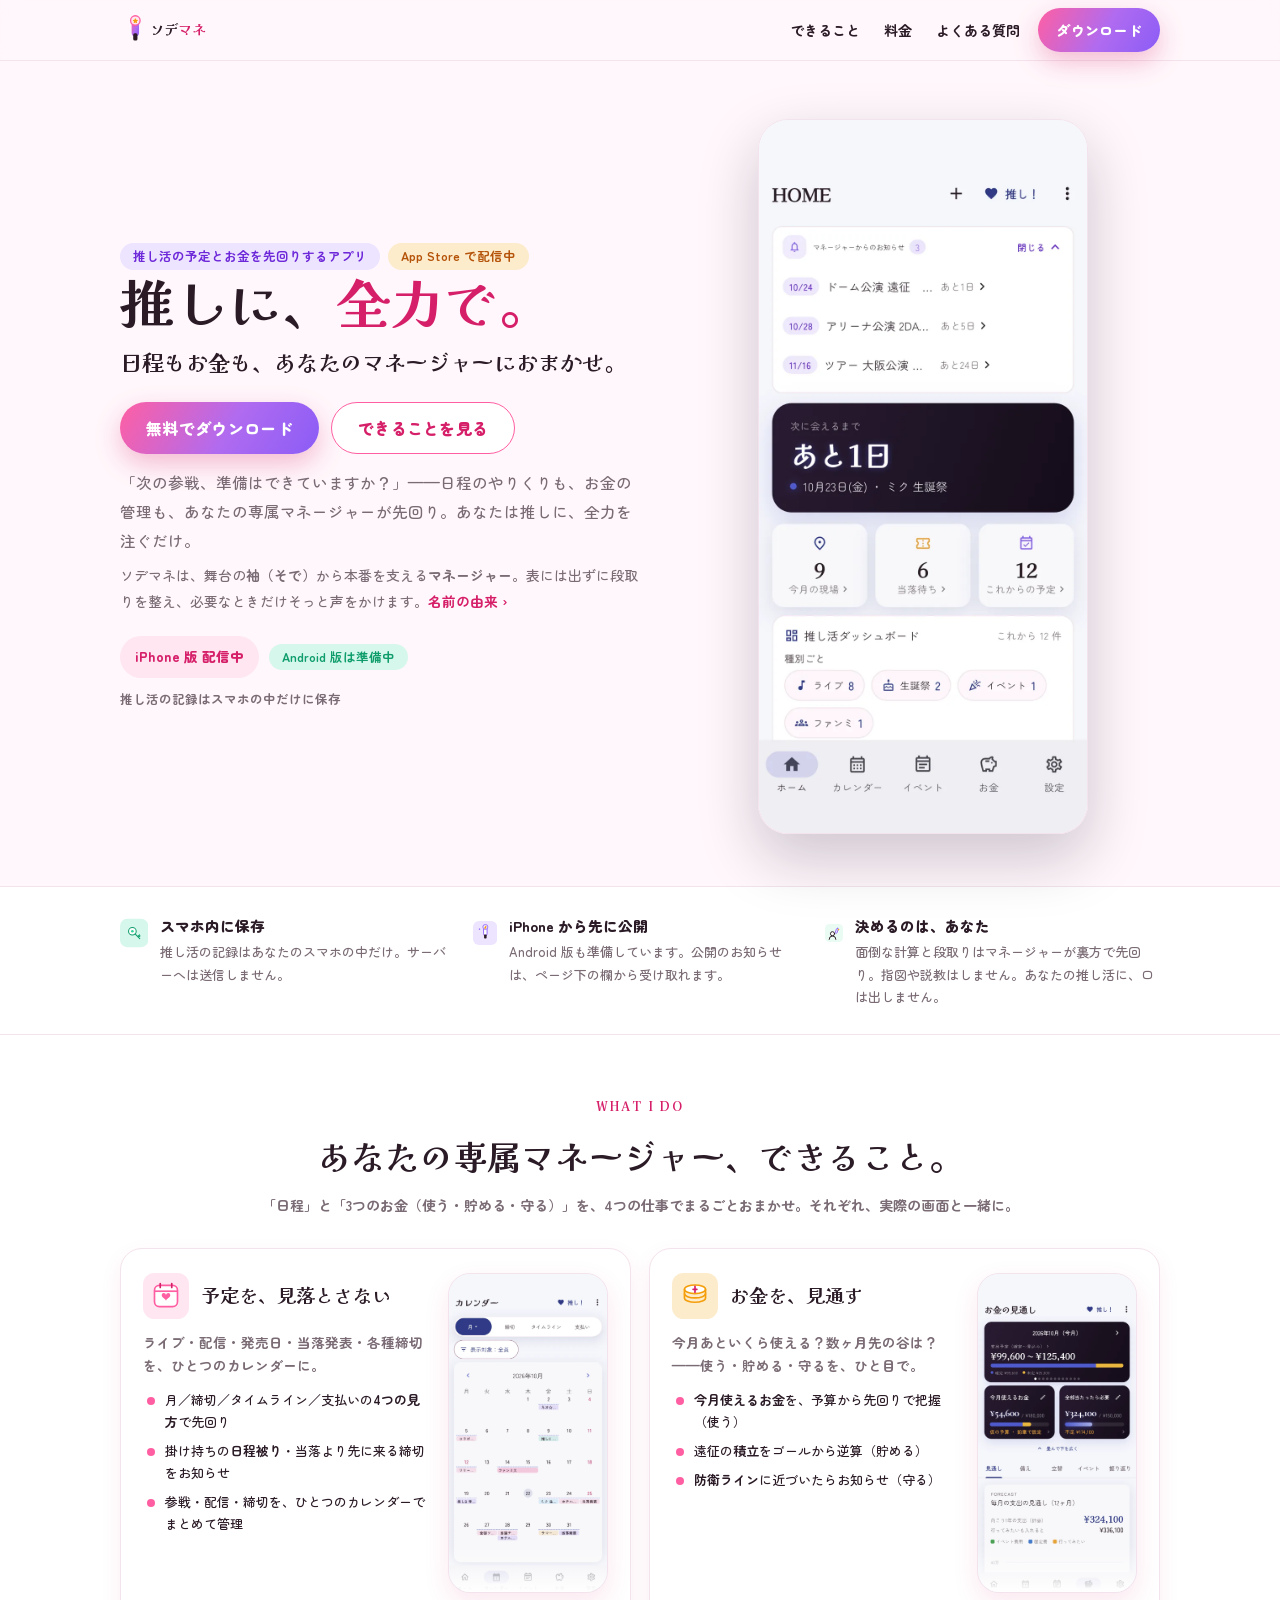
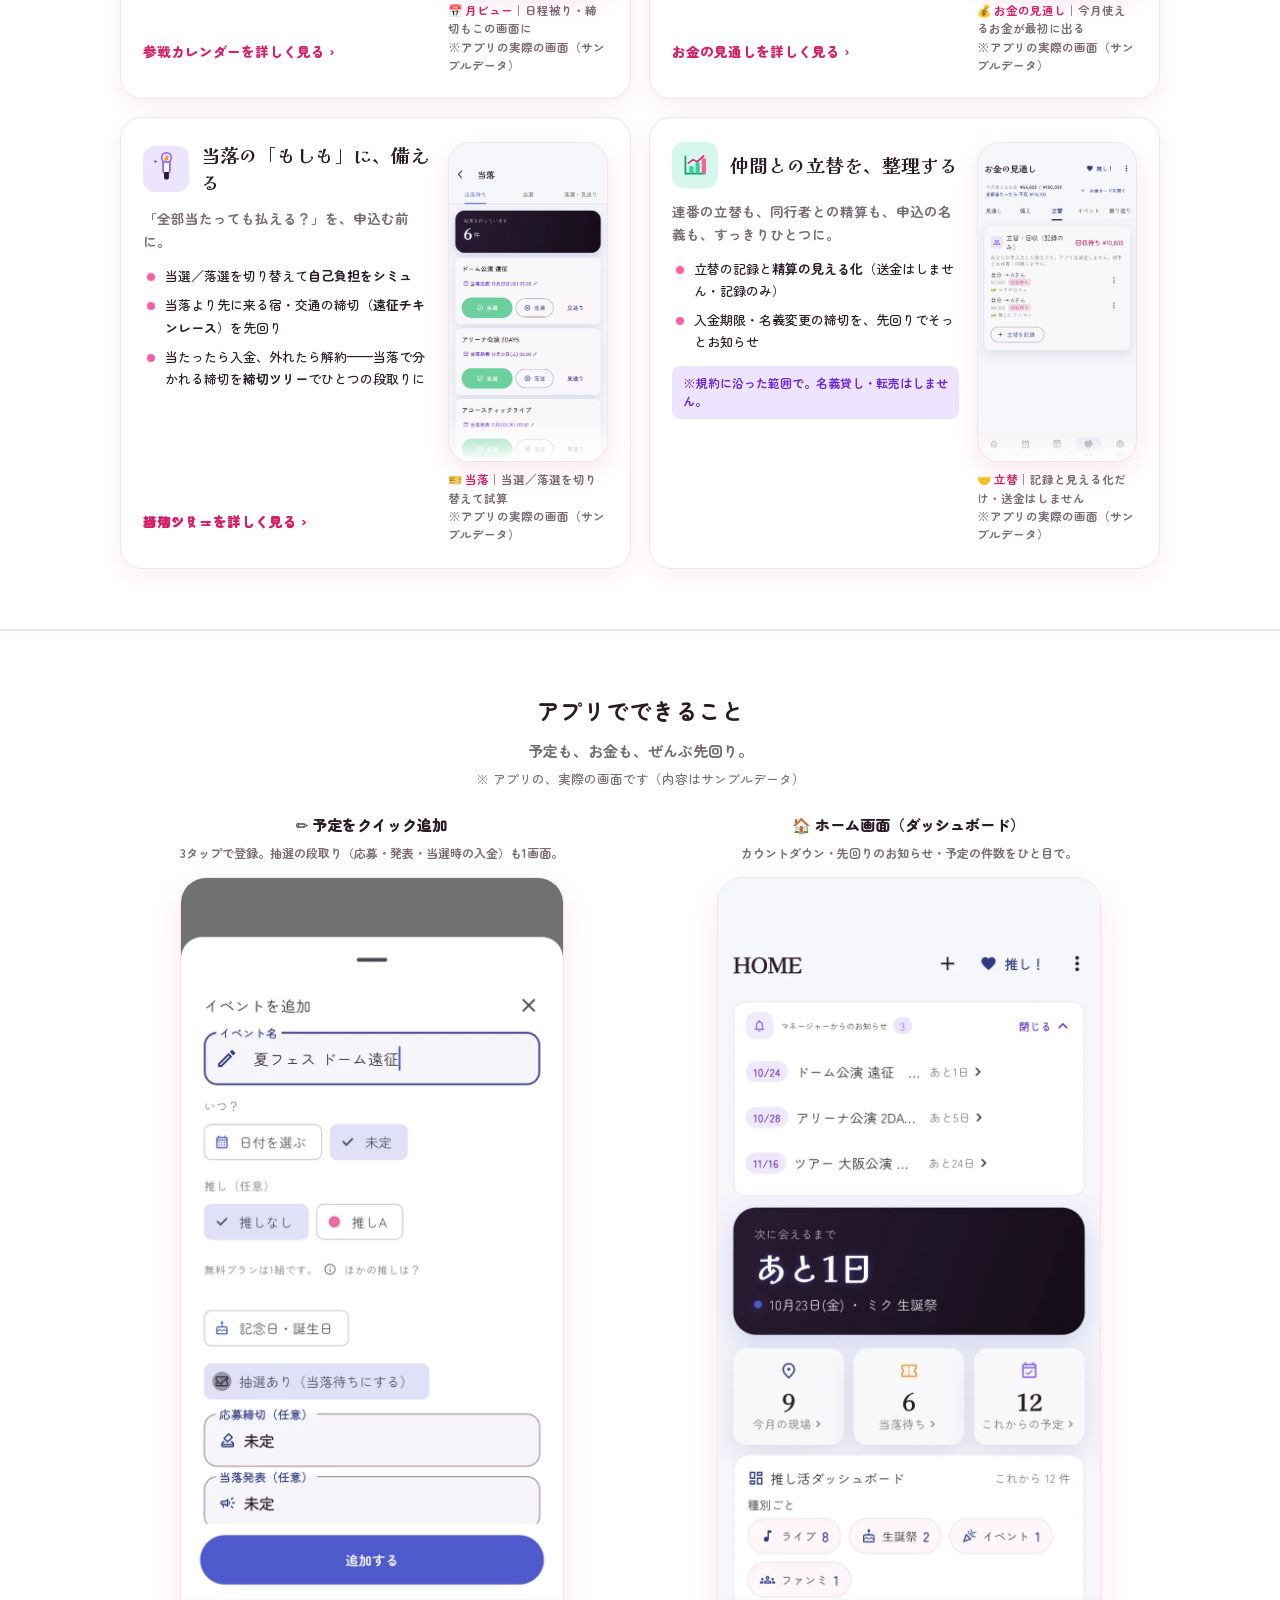
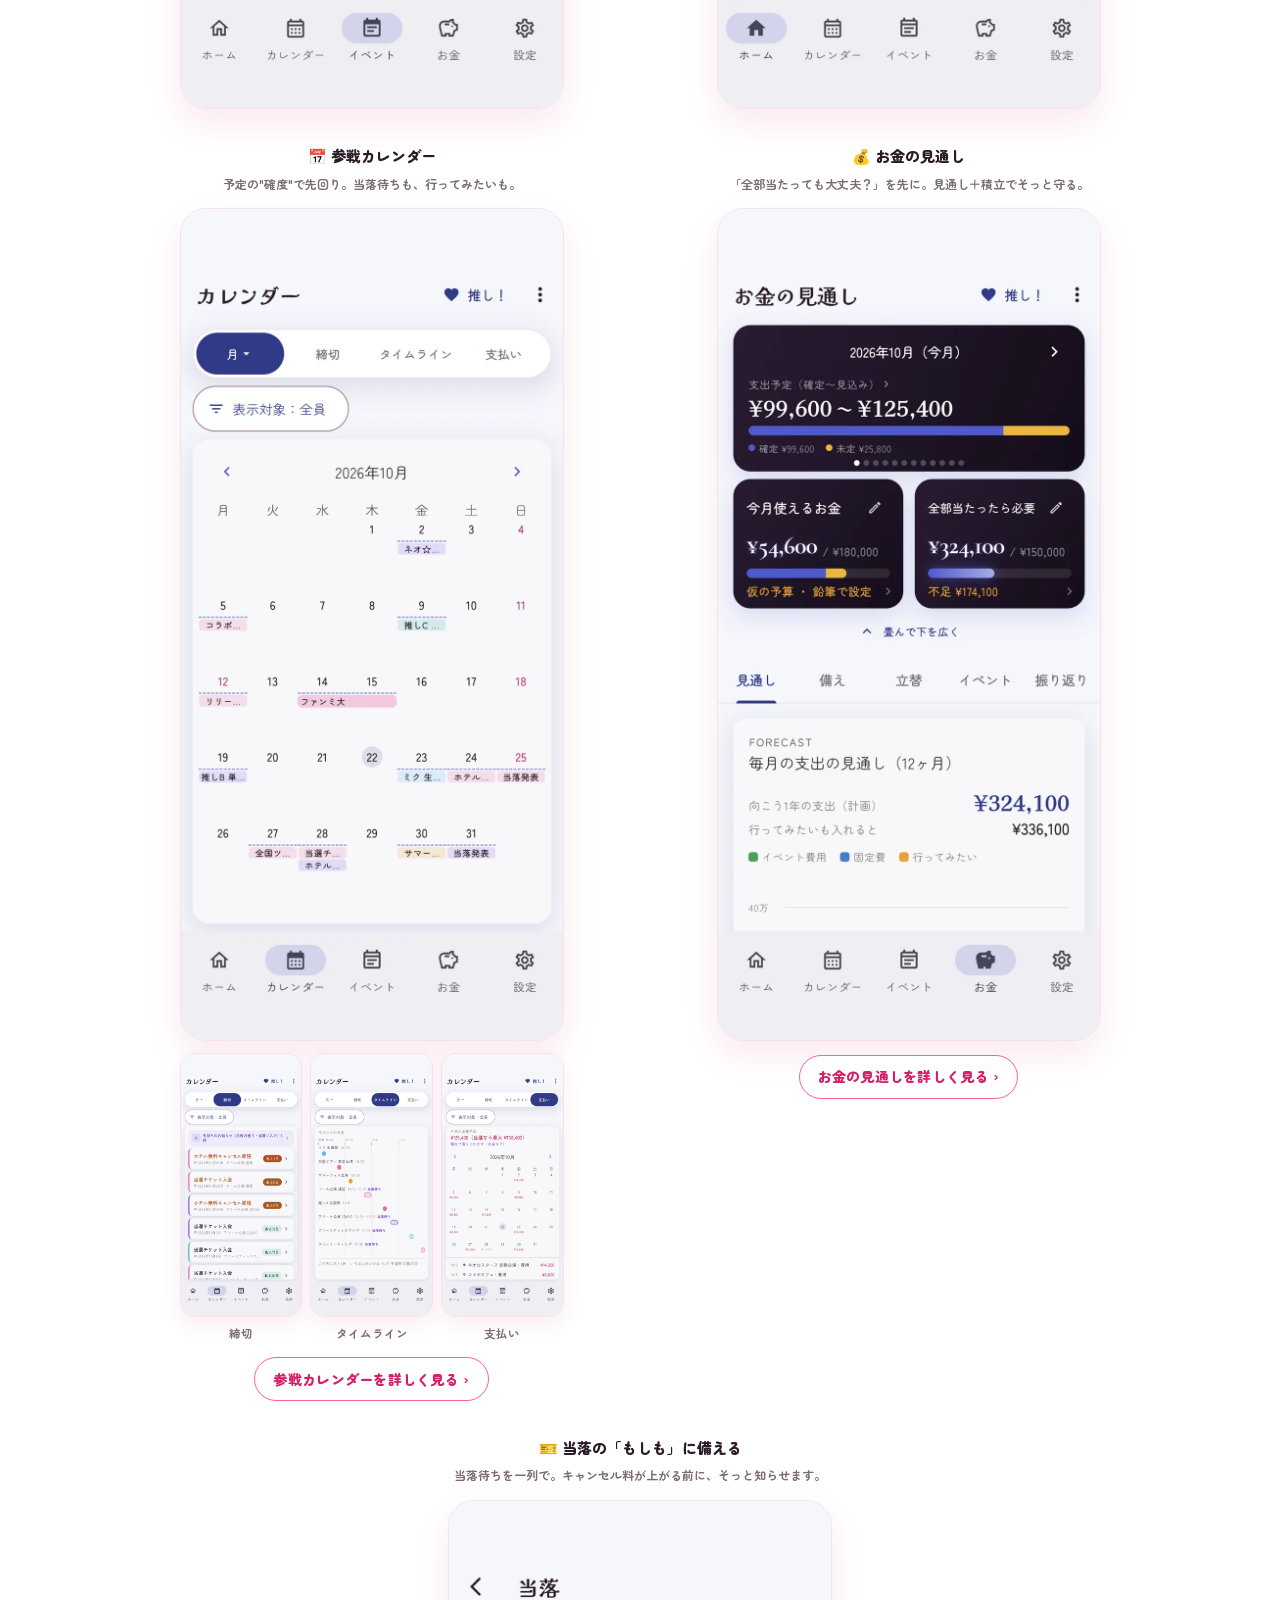
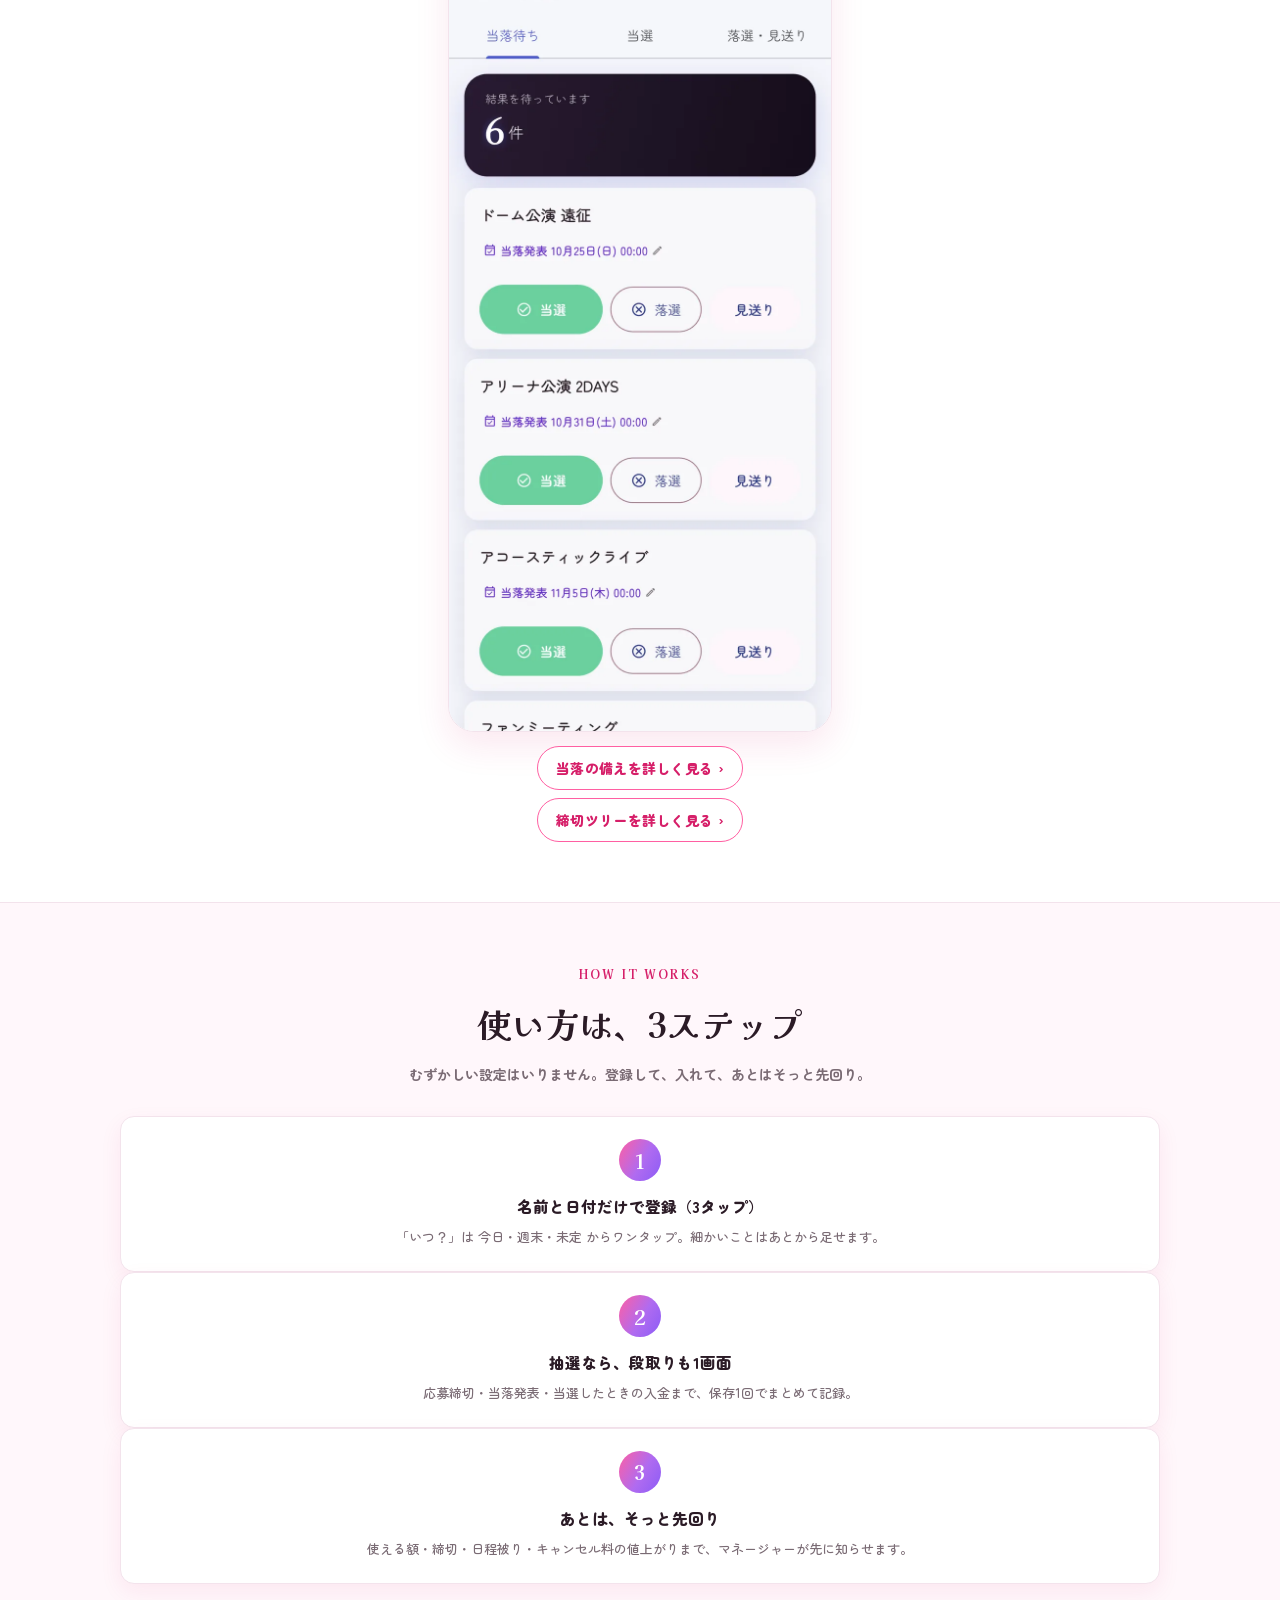
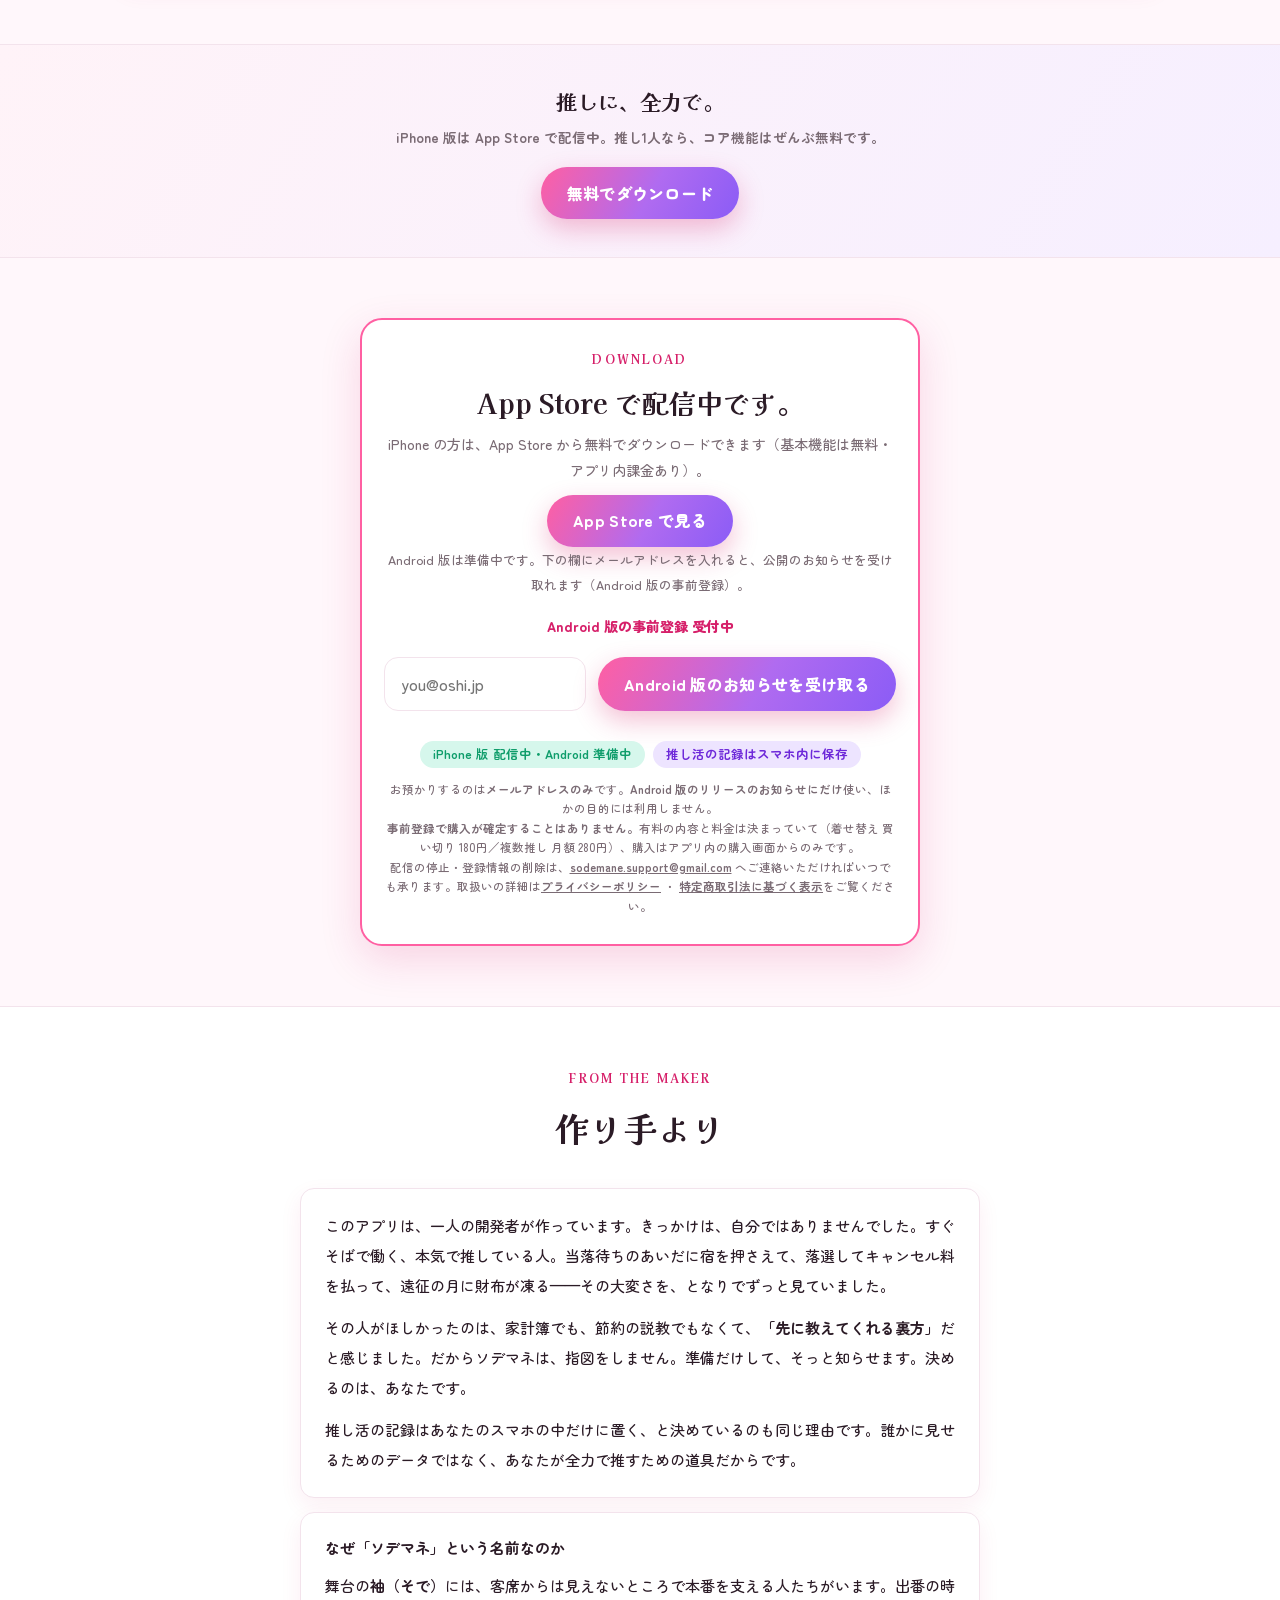
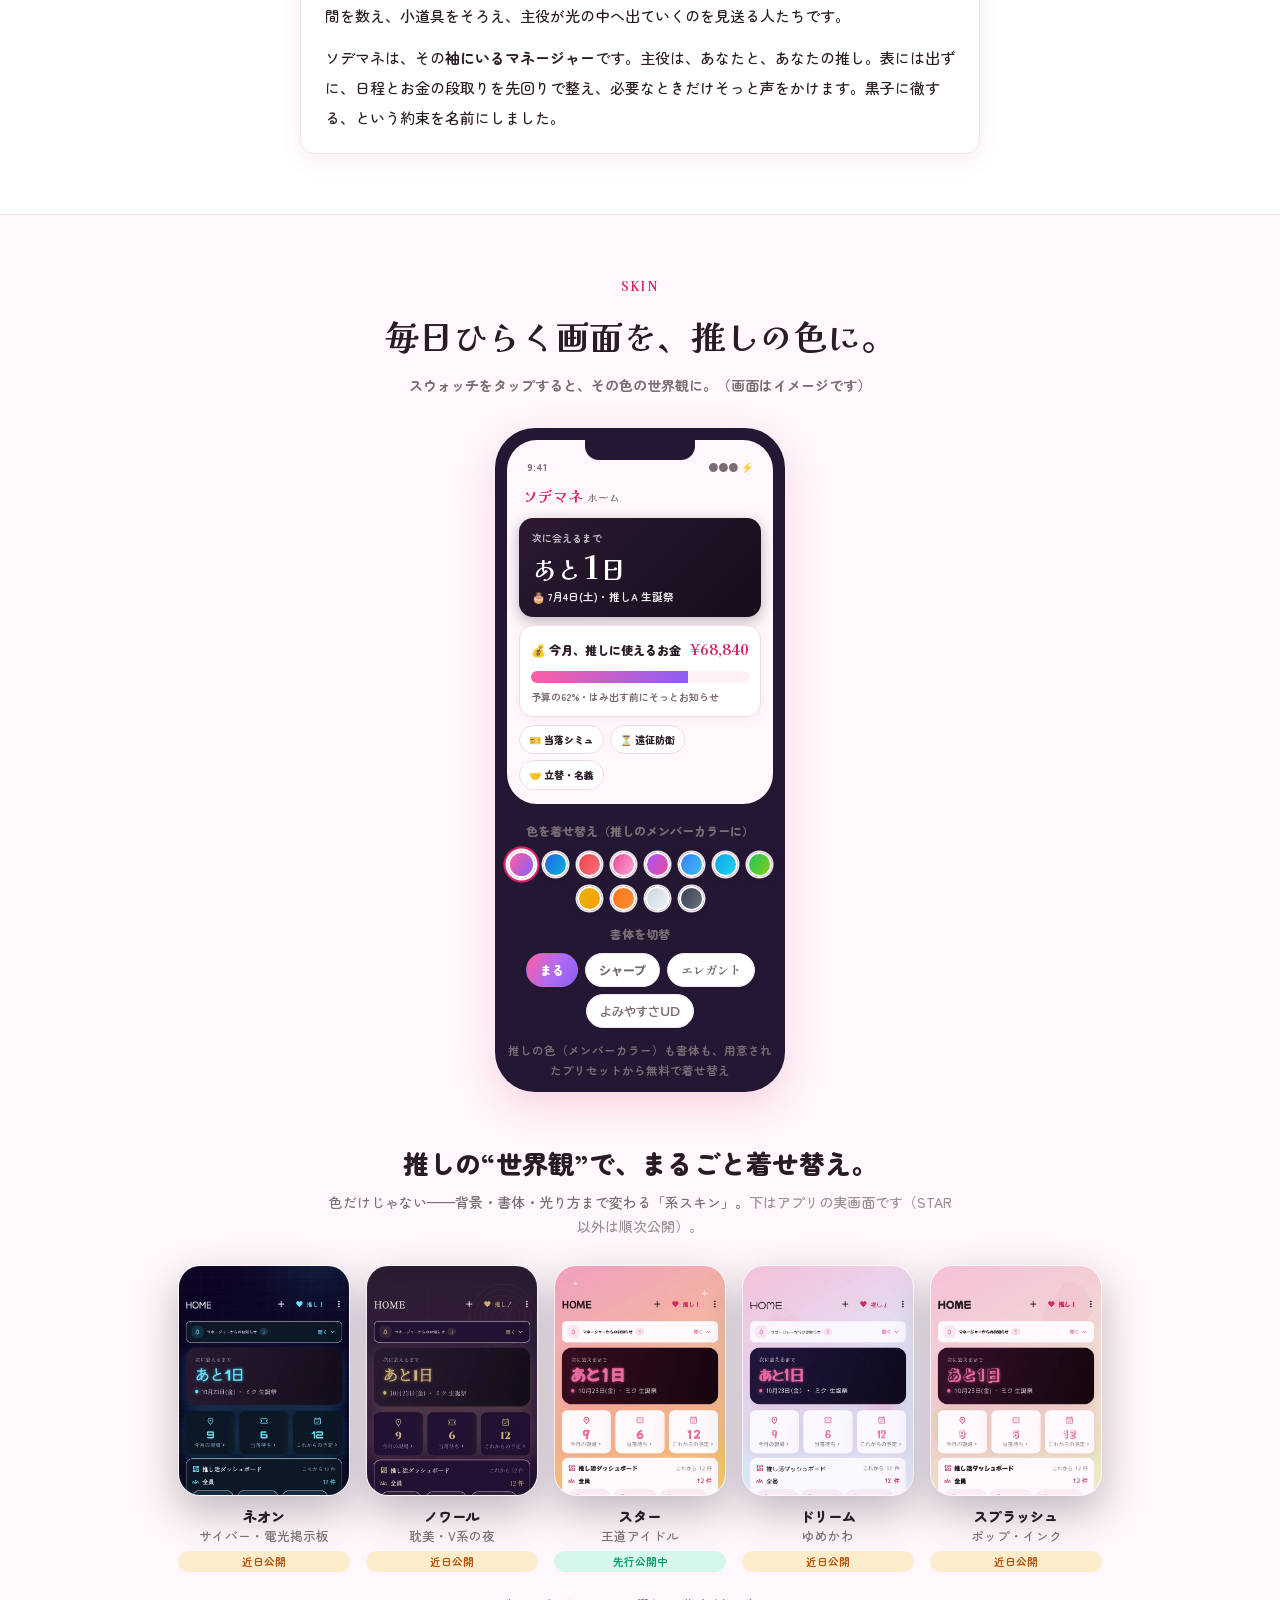
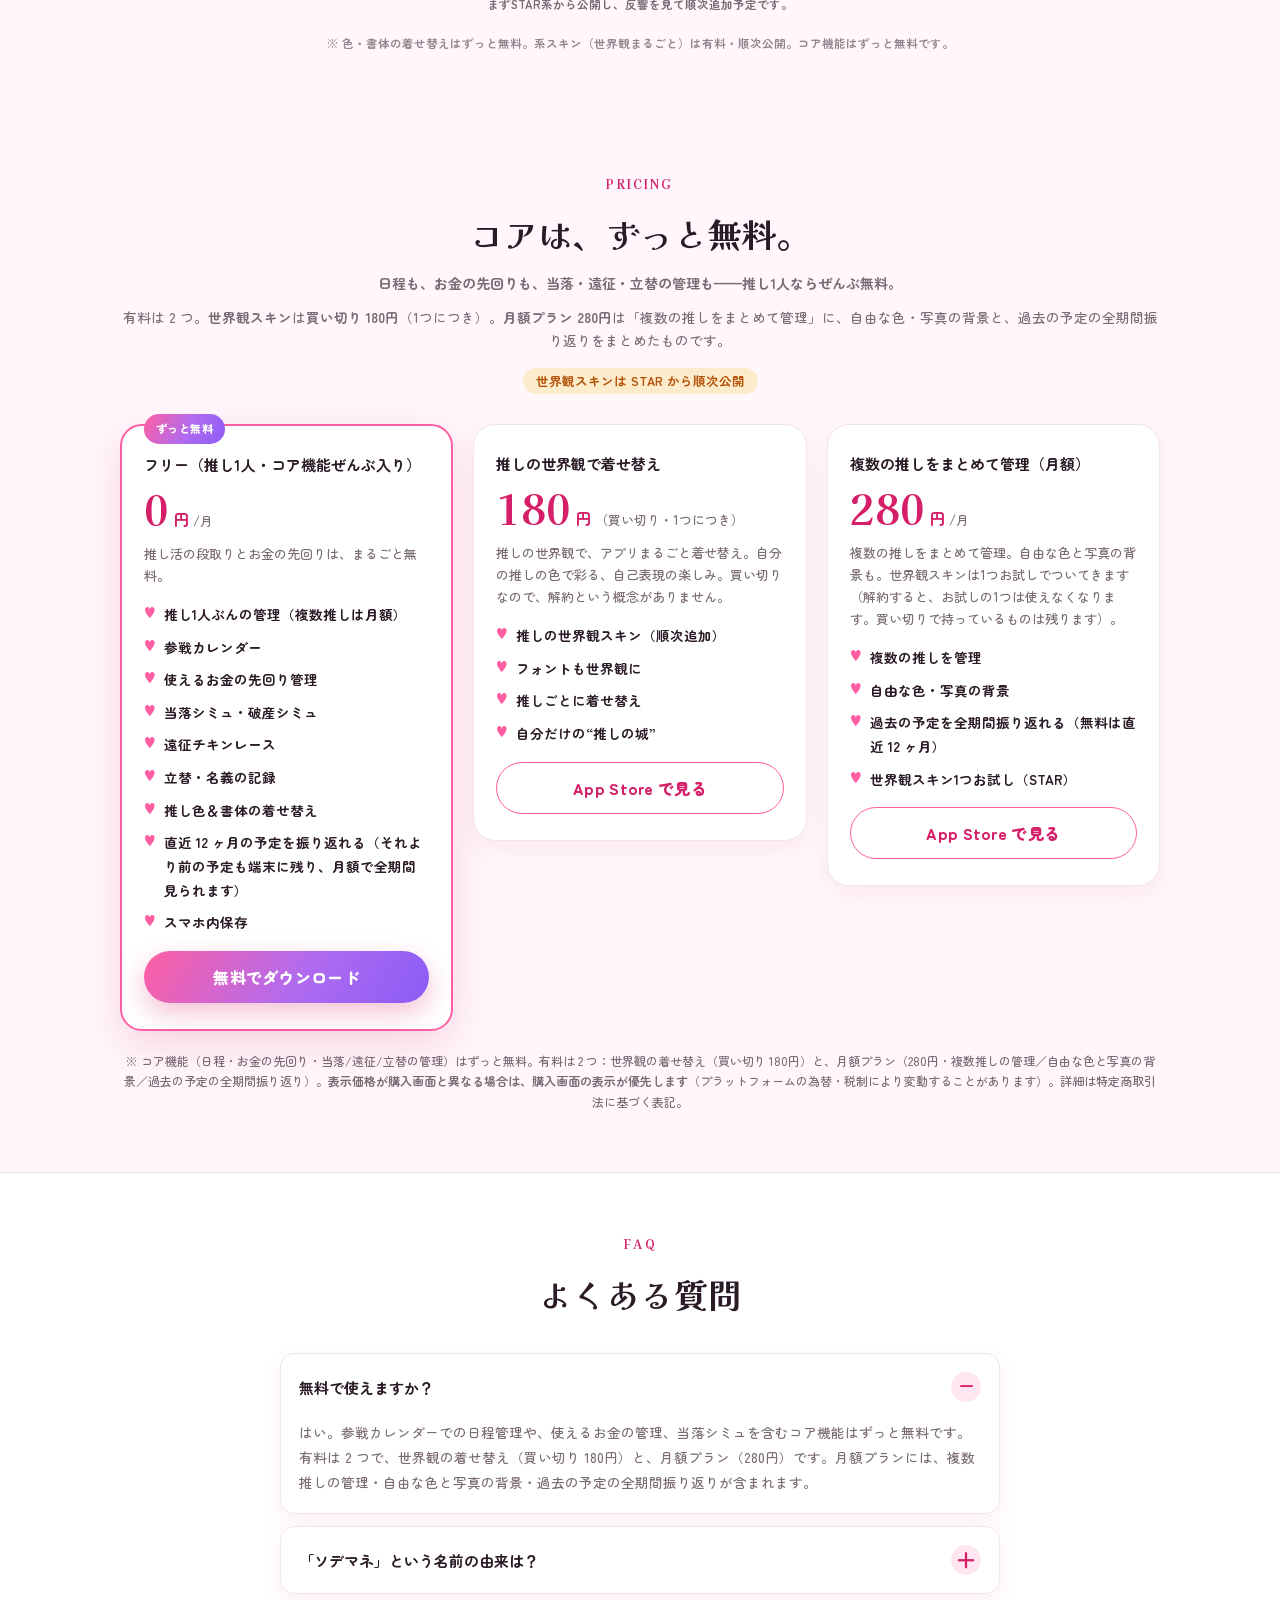
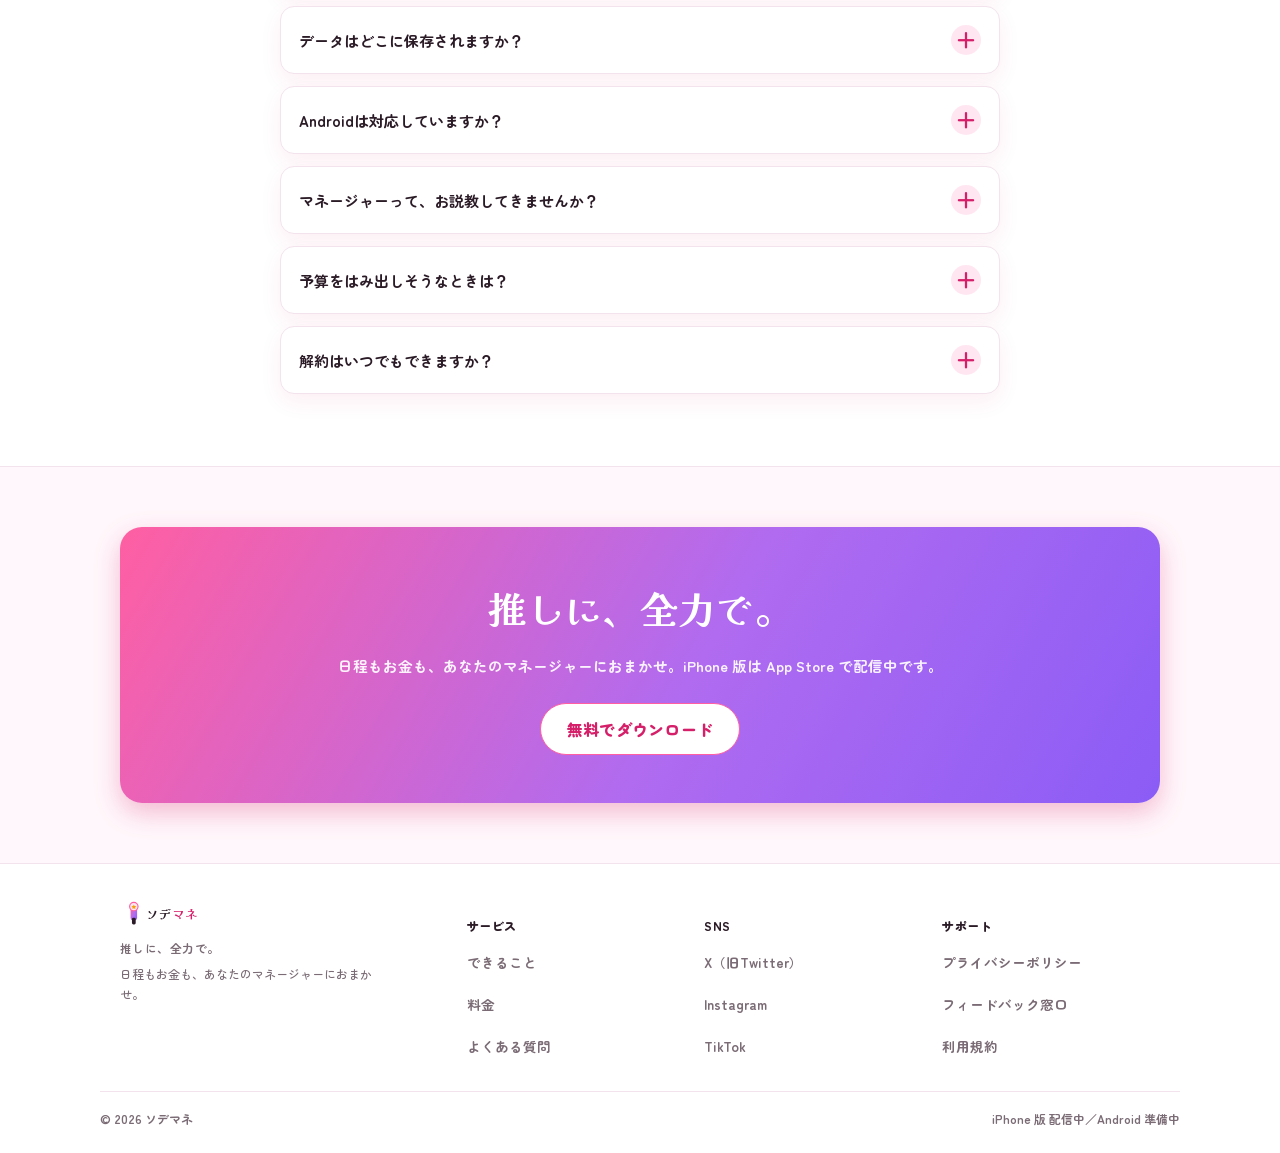
==== index.html @ 3baf460f "feat(lp): App Store へのリンクにキャンペーン識別子 ct=lp を付ける（LP 経由のインストールを ASC で数える） Co-Authored-By: Claude Opus 5" ====
<!DOCTYPE html>
<html lang="ja">
<head>
<meta charset="utf-8">
<meta name="viewport" content="width=device-width, initial-scale=1, viewport-fit=cover">
<title>ソデマネ — 推しに、全力で。</title>
<meta name="description" content="推し活の予定とお金を先回りするアプリ「ソデマネ」。当落発表・入金締切・遠征の費用を、ひとつのカレンダーで見える化。推しの記録はスマホの中だけ。iPhone 版を App Store で配信中（基本機能は無料）。。">
<!-- Google Search Console の所有権確認（2026-10-23）。消すと確認が外れるので残す -->
<meta name="google-site-verification" content="cp2OvZv0TBCrvYeINsoag0G2E6sKG5X-5xx8Ko_BjZ8" />

<!-- favicon / apple-touch-icon（確定アイコンから生成） -->
<link rel="icon" href="assets/favicon.ico" sizes="any">
<link rel="icon" type="image/png" sizes="32x32" href="assets/favicon-32.png">
<link rel="icon" type="image/png" sizes="16x16" href="assets/favicon-16.png">
<link rel="apple-touch-icon" sizes="180x180" href="assets/apple-touch-icon-180.png">
<meta name="theme-color" content="#ff5fa2">

<!-- OGP / Twitter（SNSシェア用）。og:image は ~/dev/oshikatsu-app の tool/sns/make_sns_images.py og-lp で作る（実画面・LP と同じ字体）。
     局面（ベータ→公開）が変わったら札の文言を変えて作り直し、ファイル名も変える（共有プレビューは URL ごとにキャッシュされる） -->
<meta property="og:type" content="website">
<meta property="og:title" content="ソデマネ — 推しに、全力で。">
<meta property="og:description" content="推し活の予定とお金を先回りするアプリ。当落発表・入金締切・遠征の費用を、ひとつのカレンダーに。iPhone 版を App Store で配信中（基本機能は無料）。。">
<meta property="og:site_name" content="ソデマネ">
<meta property="og:image" content="https://sodemane.github.io/assets/og-image_1200x630_20261029.png">
<meta property="og:image:width" content="1200">
<meta property="og:image:height" content="630">
<meta property="og:image:alt" content="ソデマネ — 推し活の予定とお金を先回りするアプリ。推しに、全力で。App Store で配信中。右はアプリのホーム画面。">
<meta property="og:locale" content="ja_JP">
<!-- 公開URL確定: https://sodemane.github.io/ （Org=sodemane / repo=sodemane.github.io） -->
<meta property="og:url" content="https://sodemane.github.io/">
<!-- noindex は 2026-10-23 に外した（ベータ募集中に名前で検索した人が届くように・オーナー承認）。
     トップと features/ の 4 ページだけ。privacy / terms / tokushoho は noindex のまま（事業者情報を検索に載せない設計を継ぐ） -->
<meta name="twitter:card" content="summary_large_image">
<meta name="twitter:title" content="ソデマネ — 推しに、全力で。">
<meta name="twitter:description" content="推し活の予定とお金を、先回りして見える化。iPhone 版を App Store で配信中（基本機能は無料）。">
<meta name="twitter:image" content="https://sodemane.github.io/assets/og-image_1200x630_20261029.png">
<meta name="twitter:image:alt" content="ソデマネ — 推し活の予定とお金を先回りするアプリ。右はアプリのホーム画面。">

<!-- 構造化データ（SoftwareApplication）＝Google リッチリザルト対象。アプリLP特有。2026-10-29 App Store 公開（price は基本無料＝0・課金は offers.description） -->
<script type="application/ld+json">
{
  "@context": "https://schema.org",
  "@type": "MobileApplication",
  "name": "ソデマネ",
  "alternateName": "ソデマネ｜推し活の予定とお金",
  "applicationCategory": "LifestyleApplication",
  "operatingSystem": "iOS",
  "description": "推し活をするあなたの専属マネージャー。ライブ・配信・当落発表・各種締切と、使う・貯める・守るの3つのお金を先回りで見える化。データは端末内に保存し、送金はしません。iPhone 版を App Store で配信中。",
  "downloadUrl": "https://apps.apple.com/jp/app/id6823073327",
  "installUrl": "https://apps.apple.com/jp/app/id6823073327",
  "inLanguage": "ja",
  "url": "https://sodemane.github.io/",
  "image": "https://sodemane.github.io/assets/og-image_1200x630_20261029.png",
  "datePublished": "2026-10-29",
  "offers": {
    "@type": "Offer",
    "price": "0",
    "priceCurrency": "JPY",
    "description": "基本機能は無料（推し1人）。有料は 2 つ：世界観スキンの買い切り（180円）と、月額プラン（280円・複数推しの管理／自由な色と写真の背景／過去の予定の全期間振り返り）。"
  }
}
</script>

<!-- 唯一の外部参照：Google Fonts（ブランド書体）。未取得時はシステムの丸ゴシック/明朝にフォールバックします。 -->
<link rel="preconnect" href="https://fonts.googleapis.com">
<link rel="preconnect" href="https://fonts.gstatic.com" crossorigin>
<link href="https://fonts.googleapis.com/css2?family=Zen+Maru+Gothic:wght@500;700;900&family=Kaisei+Decol:wght@700&family=Noto+Sans+JP:wght@500;700&family=Shippori+Mincho:wght@500;700&family=BIZ+UDPGothic:wght@400;700&display=swap" rel="stylesheet">
<style>
:root{
  --oshi-pink:#ff5fa2; --oshi-pink-deep:#d61f69; --purple:#8b5cf6; --purple-deep:#6d28d9;
  --gold:#f59e0b; --gold-ink:#b45309; --mint:#34d399; --mint-ink:#0f9d6b;
  --cream:#fff7fb; --white:#ffffff; --ink:#2b1b26; --ink-muted:#7a6b74; --line:#f3e3ec;
  --pink-soft:#ffe6f1; --purple-soft:#ede4ff; --gold-soft:#fdeccc; --mint-soft:#d6f7ec;
  --grad-primary:linear-gradient(120deg,#ff5fa2 0%,#b06bf0 55%,#8b5cf6 100%);
  --grad-gauge:linear-gradient(90deg,#34d399 0%,#f59e0b 58%,#ff5fa2 100%);
  --font-body:"Zen Maru Gothic",system-ui,-apple-system,"Hiragino Maru Gothic ProN",sans-serif;
  --font-display:"Kaisei Decol","Zen Maru Gothic",serif;
  --r-sm:8px; --r-md:14px; --r-lg:22px; --r-pill:99px;
  --sh-card:0 8px 22px rgba(214,31,105,.07);
  --sh-cta:0 10px 26px rgba(214,31,105,.28);
  --sh-pop:0 14px 40px rgba(214,31,105,.16);
  --ease:cubic-bezier(.22,.61,.36,1);
}
*{box-sizing:border-box}
html{scroll-behavior:smooth;-webkit-text-size-adjust:100%}
body{margin:0;background:var(--cream);color:var(--ink);font-family:var(--font-body);font-weight:500;
  font-size:15px;line-height:1.75;-webkit-font-smoothing:antialiased}
h1,h2,h3,p,ul{margin:0}
ul{list-style:none;padding:0}
a{color:inherit;text-decoration:none}
img,svg{display:block}
.wrap{width:100%;max-width:1080px;margin:0 auto;padding:0 20px}
.kicker{font-family:var(--font-display);font-weight:700;text-transform:uppercase;letter-spacing:.18em;
  color:var(--oshi-pink-deep);font-size:12px}
.amt{font-family:var(--font-display);font-weight:700;color:var(--oshi-pink-deep);line-height:1;
  font-feature-settings:"tnum" 1}
.disp{font-family:var(--font-display);font-weight:700;color:var(--ink);line-height:1.18}
section{scroll-margin-top:76px}

/* icons via sprite */
.ic{width:56px;height:56px}
.ic-sm{width:40px;height:40px}
.logo{height:34px;width:101px}
.logo-sm{height:30px;width:90px}

/* badges */
.badge{display:inline-flex;align-items:center;gap:5px;font-weight:700;font-size:12.5px;line-height:1;
  padding:7px 13px;border-radius:var(--r-pill)}
.b-pink{background:var(--pink-soft);color:var(--oshi-pink-deep)}
.b-purple{background:var(--purple-soft);color:var(--purple-deep)}
.b-gold{background:var(--gold-soft);color:var(--gold-ink)}
.b-mint{background:var(--mint-soft);color:var(--mint-ink)}

/* buttons — large tap targets */
.btn{display:inline-flex;align-items:center;justify-content:center;gap:8px;cursor:pointer;
  font-family:var(--font-body);font-weight:900;letter-spacing:.02em;border:none;border-radius:var(--r-pill);
  min-height:52px;padding:0 26px;font-size:16px;transition:transform .22s var(--ease),box-shadow .22s var(--ease);
  -webkit-tap-highlight-color:transparent;width:auto}
.btn-primary{background:var(--grad-primary);color:#fff;box-shadow:var(--sh-cta)}
.btn-ghost{background:#fff;color:var(--oshi-pink-deep);border:1.5px solid var(--oshi-pink)}
.btn-block{width:100%}
.btn-sm{min-height:44px;padding:0 18px;font-size:14px}
@media(hover:hover){.btn:hover{transform:translateY(-2px)}}
.btn:active{transform:translateY(0)}

.card{background:#fff;border:1px solid var(--line);border-radius:var(--r-md);box-shadow:var(--sh-card);padding:22px}

/* gauge */
.gauge{position:relative;height:16px;border-radius:var(--r-pill);background:var(--grad-gauge);overflow:hidden}
.gauge>span{position:absolute;top:0;right:0;height:100%;width:100%;background:var(--pink-soft);
  transition:width 2.2s var(--ease)}
.gauge-row{display:flex;justify-content:space-between;align-items:baseline;margin-bottom:8px;
  font-weight:700;font-size:13.5px}
.gauge-row .v{font-family:var(--font-display);color:var(--oshi-pink-deep);font-size:15px}

/* topbar */
.topbar{position:sticky;top:0;z-index:30;background:rgba(255,247,251,.9);backdrop-filter:blur(10px);
  border-bottom:1px solid var(--line)}
.topbar .row{display:flex;align-items:center;justify-content:space-between;min-height:60px}
.topbar nav{display:none}

/* hero */
.hero .grid{display:grid;grid-template-columns:1fr;gap:28px;padding-block:36px 40px}
.hero h1{font-family:var(--font-display);font-weight:700;font-size:40px;line-height:1.16}
.hero h1 .pk{color:var(--oshi-pink-deep);white-space:nowrap} /* 「全力 / で。」と折れない（2026-10-23） */
.hero .sub{font-family:var(--font-display);font-weight:700;font-size:19px;line-height:1.5;margin-top:12px}
.hero .lead{font-size:15.5px;line-height:1.9;color:var(--ink-muted);margin-top:14px}
.hero .ctas{display:flex;flex-direction:column;gap:12px;margin-top:24px}
.hero .proof{display:flex;gap:10px;align-items:center;flex-wrap:wrap;margin-top:22px}
.count-pill{display:inline-flex;align-items:baseline;gap:6px;background:var(--pink-soft);
  color:var(--oshi-pink-deep);font-weight:900;font-size:13.5px;padding:9px 15px;border-radius:var(--r-pill)}
.count-pill .n{font-family:var(--font-display);font-size:18px;font-feature-settings:"tnum" 1}
.hero .note{margin-top:10px;font-size:12.5px;font-weight:700;color:var(--ink-muted)}

/* hero dashboard card */
.dash{position:relative;border-radius:var(--r-lg);background:var(--grad-primary);background-size:200% 200%;
  animation:drift 10s var(--ease) infinite alternate;padding:22px;box-shadow:var(--sh-pop)}
@keyframes drift{from{background-position:0% 50%}to{background-position:100% 50%}}
@media(prefers-reduced-motion:reduce){.dash{animation:none}}
.dash .inner{background:#fff;border-radius:var(--r-md);padding:18px;box-shadow:var(--sh-card)}
.dash .top{display:flex;justify-content:space-between;align-items:center;gap:8px;margin-bottom:4px}
.dash .top b{font-weight:900;font-size:14.5px}
.dash .mgr{font-size:11.5px;font-weight:700;color:var(--ink-muted);margin-bottom:12px}
.dash .big{font-family:var(--font-display);font-weight:700;font-size:38px;color:var(--oshi-pink-deep);
  line-height:1;font-feature-settings:"tnum" 1;margin-bottom:16px}
.dash .tiles{display:flex;gap:10px;margin-top:14px}
.dash .tiles div{flex:1;background:rgba(255,255,255,.92);border-radius:var(--r-md);padding:12px;
  display:grid;place-items:center}
/* hero phone mockup (v6.1) */
/* スマホモック：色＝data-skin（既定さくら）／書体＝data-font（既定まる）でローカル変数を差し替え */
.phone{--p:#ff5fa2;--pd:#d61f69;--ac:#8b5cf6;--pbg:#fff7fb;--pcard:#fff;--pline:#f0d9e6;--pmute:#7a6b74;--psoft:#fff0f6;--pgrad:linear-gradient(120deg,#ff5fa2,#8b5cf6);--pshell:#241733;--psh:rgba(214,31,105,.06);--demo-font:"Zen Maru Gothic",sans-serif;
  position:relative;width:290px;max-width:100%;margin:0 auto;background:var(--pshell);border-radius:40px;padding:12px;box-shadow:var(--sh-pop);transition:background .4s var(--ease)}
.phone:before{content:"";position:absolute;top:12px;left:50%;transform:translateX(-50%);width:110px;height:20px;background:var(--pshell);border-radius:0 0 14px 14px;z-index:3;transition:background .4s var(--ease)}
/* == 推し色プリセット（§5/§6 定番カラー 全色） == */
.phone[data-skin="midnight"]{--p:#2563eb;--pd:#1e40af;--ac:#06b6d4;--pbg:#eef3fc;--pline:#dbe6f7;--pmute:#5b6b85;--psoft:#e3edfe;--pgrad:linear-gradient(120deg,#2563eb,#06b6d4);--pshell:#0b1733;--psh:rgba(37,99,235,.10)}
.phone[data-skin="red"]{--p:#ef4444;--pd:#b91c1c;--ac:#fb7185;--pbg:#fff5f5;--pline:#f6d5d5;--pmute:#8a6b6b;--psoft:#fee2e2;--pgrad:linear-gradient(120deg,#ef4444,#fb7185);--pshell:#2a0e0e;--psh:rgba(185,28,28,.10)}
.phone[data-skin="pink"]{--p:#ec4899;--pd:#be185d;--ac:#f9a8d4;--pbg:#fff5fa;--pline:#f7d6e6;--pmute:#8a6b78;--psoft:#fce7f3;--pgrad:linear-gradient(120deg,#ec4899,#f9a8d4);--pshell:#2a1020;--psh:rgba(190,24,93,.10)}
.phone[data-skin="purple"]{--p:#a855f7;--pd:#7e22ce;--ac:#ec4899;--pbg:#faf5ff;--pline:#e9d5f7;--pmute:#7a6b85;--psoft:#f3e8ff;--pgrad:linear-gradient(120deg,#a855f7,#ec4899);--pshell:#1e1233;--psh:rgba(126,34,206,.10)}
.phone[data-skin="blue"]{--p:#3b82f6;--pd:#1d4ed8;--ac:#38bdf8;--pbg:#eff5ff;--pline:#d4e3fb;--pmute:#5f6f88;--psoft:#dbeafe;--pgrad:linear-gradient(120deg,#3b82f6,#38bdf8);--pshell:#0c1d3a;--psh:rgba(29,78,216,.10)}
.phone[data-skin="sky"]{--p:#0ea5e9;--pd:#0369a1;--ac:#22d3ee;--pbg:#f0f9ff;--pline:#cfe9f7;--pmute:#5b7585;--psoft:#e0f2fe;--pgrad:linear-gradient(120deg,#0ea5e9,#22d3ee);--pshell:#07232e;--psh:rgba(3,105,161,.10)}
.phone[data-skin="green"]{--p:#22c55e;--pd:#15803d;--ac:#84cc16;--pbg:#f1fdf4;--pline:#cdeede;--pmute:#5f7a68;--psoft:#dcfce7;--pgrad:linear-gradient(120deg,#22c55e,#84cc16);--pshell:#0c2a18;--psh:rgba(21,128,61,.10)}
.phone[data-skin="yellow"]{--p:#eab308;--pd:#a16207;--ac:#f59e0b;--pbg:#fffdf2;--pline:#f0e6c2;--pmute:#7a7355;--psoft:#fef9c3;--pgrad:linear-gradient(120deg,#eab308,#f59e0b);--pshell:#2a2208;--psh:rgba(161,98,7,.12)}
.phone[data-skin="orange"]{--p:#f97316;--pd:#c2410c;--ac:#fb923c;--pbg:#fff7ed;--pline:#f6dcc2;--pmute:#87705f;--psoft:#ffedd5;--pgrad:linear-gradient(120deg,#f97316,#fb923c);--pshell:#2a1408;--psh:rgba(194,65,12,.10)}
.phone[data-skin="white"]{--p:#94a3b8;--pd:#475569;--ac:#cbd5e1;--pbg:#fafbfc;--pline:#e5e9ef;--pmute:#6b7280;--psoft:#f1f5f9;--pgrad:linear-gradient(120deg,#94a3b8,#cbd5e1);--pshell:#334155;--psh:rgba(71,85,105,.08)}
.phone[data-skin="mono"]{--p:#374151;--pd:#111827;--ac:#6b7280;--pbg:#f8fafc;--pline:#e2e6eb;--pmute:#6b7280;--psoft:#f1f3f5;--pgrad:linear-gradient(120deg,#374151,#6b7280);--pshell:#111827;--psh:rgba(17,24,39,.12)}
/* == 書体プリセット（本文系を切替・見出しはブランド表示書体を維持） == */
.phone[data-font="sharp"]{--demo-font:"Noto Sans JP",sans-serif}
.phone[data-font="elegant"]{--demo-font:"Shippori Mincho",serif}
.phone[data-font="ud"]{--demo-font:"BIZ UDPGothic","Noto Sans JP",sans-serif}
.phone-screen{background:var(--pbg);border-radius:30px;overflow:hidden;display:flex;flex-direction:column;gap:8px;padding:18px 12px 14px;font-family:var(--demo-font);transition:background .4s var(--ease)}
.ps-status{display:flex;justify-content:space-between;font-size:10px;font-weight:800;color:var(--pmute);padding:0 8px}
.ps-appbar{font-family:var(--font-display);font-weight:700;font-size:15px;color:var(--pd);padding:0 4px}
.ps-appbar span{font-size:10.5px;color:var(--pmute);font-weight:700;font-family:inherit}
.ps-count{background:linear-gradient(135deg,#2c1a33,#160d1b);border-radius:14px;padding:11px 13px;color:#fff;box-shadow:0 4px 14px rgba(31,20,48,.3)}
.ps-count .l{font-size:10px;font-weight:700;opacity:.72}
.ps-count .n{font-family:var(--font-display);font-weight:700;font-size:25px;line-height:1.1;margin:1px 0 4px}
.ps-count .n b{font-size:33px}
.ps-count .e{font-size:10.5px;font-weight:700;opacity:.92}
.ps-mgr{background:var(--pgrad);color:#fff;font-size:11px;font-weight:700;border-radius:12px;padding:8px 11px;line-height:1.55}
.ps-card{background:var(--pcard);border:1px solid var(--pline);border-radius:14px;padding:10px 11px;box-shadow:0 2px 10px var(--psh)}
.ps-h{display:flex;align-items:center;gap:6px;font-size:12px;font-weight:800;color:#2b1b26}
.ps-h b{margin-left:auto;font-family:var(--font-display);color:var(--pd);font-size:15px}
.ps-cal{display:flex;gap:4px;margin-top:9px}
.ps-cal .d{flex:1;text-align:center;font-size:9px;font-weight:800;color:var(--pmute)}
.ps-cal .d span{display:grid;place-items:center;margin-top:3px;height:22px;border-radius:7px;background:var(--psoft);font-size:9px;font-weight:800;color:var(--pd)}
.ps-cal .d.on span{background:var(--pgrad);color:#fff}
.ps-gauge{height:12px;border-radius:8px;background:var(--psoft);overflow:hidden;margin:9px 0 5px}
.ps-gauge span{display:block;height:100%;background:var(--pgrad)}
.ps-sub{font-size:10px;font-weight:700;color:var(--pmute)}
.ps-feats{display:flex;gap:6px;flex-wrap:wrap}
.ps-feats span{font-size:10px;font-weight:800;background:var(--pcard);border:1px solid var(--pline);border-radius:999px;padding:5px 9px;color:#2b1b26}
/* 系スキン（世界観まるごと）実画面ギャラリー */
.kei-head{text-align:center;margin:44px auto 4px;max-width:640px}
.kei-head h3{font-size:clamp(20px,4.4vw,26px);font-weight:900;margin:0 0 6px;letter-spacing:.01em}
.kei-head p{font-size:14px;color:var(--ink-muted);margin:0;line-height:1.7}
.kei-gallery{display:flex;gap:16px;overflow-x:auto;padding:18px 4px 8px;scroll-snap-type:x mandatory;justify-content:flex-start;-webkit-overflow-scrolling:touch}
@media(min-width:900px){.kei-gallery{justify-content:center;flex-wrap:wrap;overflow:visible}}
.kei-gallery figure{flex:0 0 auto;width:172px;margin:0;scroll-snap-align:center;text-align:center}
.kei-gallery img{width:100%;border-radius:22px;border:1px solid rgba(255,255,255,.14);box-shadow:0 16px 40px rgba(31,20,48,.28);display:block}
.kei-gallery figcaption{margin-top:10px;font-size:12.5px;color:var(--ink-muted);line-height:1.5}
.kei-gallery figcaption b{display:block;font-size:14px;color:var(--ink);font-weight:900}
.kei-badge{display:block;margin-top:5px;padding:2px 9px;border-radius:var(--r-pill);font-size:10.5px;font-weight:700;line-height:1.7}
.kei-badge.soon{background:var(--gold-soft);color:var(--gold-ink)}
.kei-badge.live{background:var(--mint-soft);color:var(--mint-ink)}
/* 着せ替えスウォッチ（色） */
.skins{display:flex;gap:9px;align-items:center;justify-content:center;margin-top:16px;flex-wrap:wrap;max-width:330px;margin-left:auto;margin-right:auto}
.skins .lbl{flex-basis:100%;text-align:center;font-size:12px;font-weight:800;color:var(--ink-muted);margin-bottom:2px}
.skins button{width:25px;height:25px;border-radius:50%;border:2px solid #fff;box-shadow:0 0 0 1.5px var(--line),0 2px 6px rgba(0,0,0,.12);cursor:pointer;padding:0;transition:transform .18s var(--ease)}
.skins button:hover{transform:scale(1.14)}
.skins button[aria-pressed="true"]{box-shadow:0 0 0 2px #fff,0 0 0 4px var(--oshi-pink-deep);transform:scale(1.1)}
/* 書体トグル */
.fonts{display:flex;gap:7px;align-items:center;justify-content:center;margin-top:12px;flex-wrap:wrap}
.fonts .lbl{flex-basis:100%;text-align:center;font-size:12px;font-weight:800;color:var(--ink-muted);margin-bottom:2px}
.fonts button{border:1px solid var(--line);background:#fff;border-radius:999px;font-weight:800;font-size:12px;padding:6px 13px;color:var(--ink-muted);cursor:pointer;transition:all .18s var(--ease);min-height:34px}
.fonts button:hover{border-color:var(--oshi-pink)}
.fonts button[aria-pressed="true"]{background:var(--grad-primary);color:#fff;border-color:transparent}
.sk-note{text-align:center;font-size:11.5px;font-weight:700;color:var(--ink-muted);margin-top:12px}

/* sections shells */
.sec{padding:48px 0}
.sec.white{background:#fff;border-top:1px solid var(--line);border-bottom:1px solid var(--line)}
.sec.white.solo{border-bottom:none}
.head{text-align:center;margin-bottom:30px}
.head h2{font-family:var(--font-display);font-weight:700;font-size:30px;margin-top:10px}
.head .tag{font-size:14px;font-weight:700;color:var(--ink-muted);margin-top:8px}

/* trust */
.trust{display:grid;grid-template-columns:1fr;gap:16px;padding-block:24px}
.trust .item{display:flex;gap:12px;align-items:flex-start}
.trust .item b{font-weight:900;font-size:14.5px}
.trust .item p{font-size:13px;line-height:1.7;color:var(--ink-muted);margin-top:2px}

/* features */
.feat{display:grid;grid-template-columns:1fr;gap:16px}
.feat .ttl{font-weight:900;font-size:17px;margin-top:14px}
.feat p{font-size:14px;line-height:1.85;color:var(--ink-muted);margin-top:8px}
.cite{margin-top:12px;font-size:12px;font-weight:700;color:var(--purple-deep);background:var(--purple-soft);
  border-radius:var(--r-sm);padding:8px 11px;line-height:1.55}
.foot-note{font-size:12px;color:var(--ink-muted);margin-top:18px;line-height:1.7}

/* jobs (ジョブ起点の主要機能) */
.jobs{display:grid;grid-template-columns:1fr;gap:18px}
.job{background:#fff;border:1px solid var(--line);border-radius:var(--r-lg);box-shadow:var(--sh-card);
  padding:24px 22px;display:flex;flex-direction:column}
.job .jh{display:flex;align-items:center;gap:12px}
.job .jh .ic{width:46px;height:46px;flex:0 0 auto}
.job .scn{font-family:var(--font-display);font-weight:700;font-size:19px;color:var(--ink);line-height:1.4}
.job .one{font-size:13.5px;font-weight:700;color:var(--ink-muted);margin:12px 0 4px;line-height:1.7}
.job .blt{list-style:none;padding:0;margin:8px 0 0;display:flex;flex-direction:column;gap:7px}
.job .blt li{position:relative;padding-left:22px;font-size:13px;font-weight:500;color:var(--ink);line-height:1.7}
.job .blt li::before{content:"";position:absolute;left:4px;top:8px;width:8px;height:8px;border-radius:99px;
  background:var(--oshi-pink)}
.job .cite{margin-top:12px}
.job .detail{margin-top:auto;padding-top:16px}
.detail-link{display:inline-flex;align-items:center;gap:6px;font-weight:900;font-size:13.5px;color:var(--oshi-pink-deep);
  text-decoration:none;min-height:44px}
.detail-link:hover{text-decoration:underline}
/* 実画面つきカード（2026-10-13）: 文字だけだった4枚に、該当画面の実スクショを添える。
   スマホ=見出し→一言→実画面→箇条書きの順（画面を先に見せる）。PC=右に実画面を固定。
   .win は画面の「見せたい部分」だけを窓で切る（object-position は --focus で各カードが指定） */
.job .job-shot{margin:14px 0 6px;display:flex;flex-direction:column;gap:8px}
.job .job-shot .win{--focus:top;position:relative;aspect-ratio:1/1;border-radius:18px;overflow:hidden;
  border:1px solid var(--line);box-shadow:0 10px 26px rgba(214,31,105,.10);background:#f7f6fb}
.job .job-shot .win img{width:100%;height:100%;object-fit:cover;object-position:var(--focus);display:block}
.job .job-shot .win::after{content:"";position:absolute;left:0;right:0;bottom:0;height:46px;
  background:linear-gradient(to bottom,rgba(255,255,255,0),#fff)}
.job .job-shot figcaption{font-size:11.5px;font-weight:700;color:var(--ink-muted);line-height:1.6}
.job .job-shot figcaption b{color:var(--oshi-pink-deep)}
@media(min-width:760px){
  .jobs{grid-template-columns:1fr 1fr}
  .job{display:grid;grid-template-columns:1fr 160px;column-gap:18px;
    grid-template-areas:"jh shot" "one shot" "blt shot" "cite shot" "detail shot";grid-template-rows:auto auto auto auto 1fr}
  .job .jh{grid-area:jh}
  .job .one{grid-area:one}
  .job .blt{grid-area:blt}
  .job .cite{grid-area:cite}
  .job .detail{grid-area:detail;align-self:end}
  .job .job-shot{grid-area:shot;margin:0}
  .job .job-shot .win{aspect-ratio:auto;height:320px;border-radius:22px}
}
}

/* 使い方 3ステップ */
.flow{display:grid;grid-template-columns:1fr;gap:16px;margin-top:8px}
.flowstep{background:#fff;border:1px solid var(--line);border-radius:var(--r-md);box-shadow:var(--sh-card);
  padding:22px 18px;text-align:center}
.flowstep .n{display:inline-grid;place-items:center;width:42px;height:42px;border-radius:99px;
  background:var(--grad-primary);color:#fff;font-family:var(--font-display);font-weight:700;font-size:20px;margin-bottom:12px}
.flowstep b{display:block;font-weight:900;font-size:15.5px;color:var(--ink);margin-bottom:6px}
.flowstep p{font-size:13px;line-height:1.75;color:var(--ink-muted);margin:0;font-weight:500}
@media(min-width:760px){.flow{grid-template-columns:repeat(3,1fr);gap:18px}}

/* 中間CTA band */
.midcta{background:linear-gradient(120deg,#fff3f8,#f6efff);border-top:1px solid var(--line);
  border-bottom:1px solid var(--line);text-align:center;padding:38px 0}
.midcta b{display:block;font-family:var(--font-display);font-weight:700;font-size:21px;color:var(--ink);margin-bottom:6px}
.midcta p{color:var(--ink-muted);font-weight:700;font-size:13.5px;margin:0 0 18px}

/* register */
.register{background:var(--cream)}
.reg-card{max-width:560px;margin:0 auto;background:#fff;border:2px solid var(--oshi-pink);
  border-radius:var(--r-lg);box-shadow:var(--sh-pop);padding:28px 22px;text-align:center}
.reg-card h2{font-family:var(--font-display);font-weight:700;font-size:27px;margin:10px 0 6px}
.reg-card .lead{font-size:14px;color:var(--ink-muted);line-height:1.8;margin-bottom:16px}
.reg-count{display:inline-flex;align-items:baseline;gap:6px;margin-bottom:18px;color:var(--oshi-pink-deep);
  font-weight:900;font-size:14px}
.reg-count .n{font-family:var(--font-display);font-size:22px;font-feature-settings:"tnum" 1}
.field{display:flex;align-items:center;gap:6px;background:#fff;border:1.5px solid var(--line);
  border-radius:var(--r-md);padding:4px 14px;min-height:52px;transition:border-color .2s,box-shadow .2s}
.field:focus-within{border-color:var(--oshi-pink);box-shadow:0 0 0 4px rgba(255,95,162,.12)}
.field input{flex:1;border:none;outline:none;background:transparent;font-family:var(--font-body);
  font-weight:500;font-size:16px;color:var(--ink);min-height:44px}
.reg-form{display:flex;flex-direction:column;gap:12px}
.reg-ok{background:var(--mint-soft);border-radius:var(--r-md);padding:20px 18px}
.reg-ok b{font-family:var(--font-display);font-weight:700;font-size:20px;color:var(--mint-ink)}
.reg-ok p{font-size:13.5px;color:var(--ink);margin-top:6px;line-height:1.8}
.reg-badges{display:flex;gap:8px;justify-content:center;flex-wrap:wrap;margin-top:18px}
.reg-fine{font-size:11.5px;color:var(--ink-muted);margin-top:12px;line-height:1.7}
.reg-fine a{color:var(--purple-d);font-weight:700;text-decoration:underline}
.err{color:var(--oshi-pink-deep);font-size:12.5px;font-weight:700;min-height:1em;text-align:left}
.hidden{display:none!important}

/* pricing */
.price-grid{display:grid;grid-template-columns:1fr;gap:18px}
.plan{position:relative;background:#fff;border:1px solid var(--line);border-radius:var(--r-lg);
  box-shadow:var(--sh-card);padding:26px 22px}
.plan.featured{border:2px solid var(--oshi-pink);box-shadow:var(--sh-pop)}
.plan .ribbon{position:absolute;top:-12px;left:22px;background:var(--grad-primary);color:#fff;font-weight:900;
  font-size:11px;padding:5px 12px;border-radius:var(--r-pill);letter-spacing:.04em}
.plan .label{font-weight:700;font-size:15px;margin-bottom:8px}
.plan .pricerow{display:flex;align-items:baseline;gap:4px}
.plan .pricerow .num{font-family:var(--font-display);font-weight:700;font-size:42px;color:var(--oshi-pink-deep);
  line-height:1;font-feature-settings:"tnum" 1}
.plan .pricerow .yen{font-weight:700;font-size:16px;color:var(--oshi-pink-deep)}
.plan .pricerow .per{font-size:13px;color:var(--ink-muted);font-weight:500}
.plan .note{font-size:13px;color:var(--ink-muted);margin-top:10px;line-height:1.7}
.plan ul{display:flex;flex-direction:column;gap:9px;font-size:13.5px;font-weight:700;margin:16px 0 0}
.plan ul li{display:flex;gap:8px;align-items:flex-start}
.plan ul li:before{content:"♥";color:var(--oshi-pink);font-size:12px;line-height:1.5}
.plan .btn{margin-top:16px}
.price-fine{text-align:center;font-size:12px;color:var(--ink-muted);margin-top:20px;line-height:1.7}

/* faq */
.faq{max-width:720px;margin:0 auto}
.qa{background:#fff;border:1px solid var(--line);border-radius:var(--r-md);box-shadow:var(--sh-card);
  overflow:hidden;margin-bottom:12px}
.qa button{width:100%;display:flex;align-items:center;justify-content:space-between;gap:12px;
  padding:18px;min-height:60px;background:transparent;border:none;cursor:pointer;text-align:left;
  font-family:var(--font-body);font-weight:700;font-size:15px;color:var(--ink);-webkit-tap-highlight-color:transparent}
.qa .pm{flex:0 0 auto;width:30px;height:30px;border-radius:99px;background:var(--pink-soft);
  color:var(--oshi-pink-deep);display:grid;place-items:center;font-weight:900;font-size:20px;line-height:1;
  transition:transform .22s var(--ease)}
.qa.open .pm{transform:rotate(180deg)}
.qa .ans{max-height:0;overflow:hidden;transition:max-height .3s var(--ease)}
.qa .ans p{padding:0 18px 18px;color:var(--ink-muted);font-size:13.5px;line-height:1.85}

/* cta band */
.ctaband{border-radius:var(--r-lg);background:var(--grad-primary);padding:40px 24px;text-align:center;
  box-shadow:var(--sh-cta);overflow:hidden}
.ctaband h2{font-family:var(--font-display);font-weight:700;font-size:32px;color:#fff}
.ctaband p{color:rgba(255,255,255,.92);font-weight:700;font-size:14.5px;margin:12px 0 24px;line-height:1.7}

/* footer */
footer{background:#fff;border-top:1px solid var(--line)}
.foot{display:grid;grid-template-columns:1fr 1fr;gap:26px 20px;padding-block:36px 24px}
.foot .brand{grid-column:1/-1}
.foot .brand .nick{font-size:11.5px;font-weight:700;color:var(--ink-muted);letter-spacing:.04em;margin-top:8px}
.foot .brand .tl{font-size:12px;color:var(--ink-muted);line-height:1.7;margin-top:6px;max-width:260px}
.foot .col h4{font-weight:900;font-size:12px;letter-spacing:.04em;margin-bottom:6px}
.foot .col a{display:block;color:var(--ink-muted);font-weight:700;font-size:13.5px;padding:9px 0;min-height:40px}
.foot-bar{border-top:1px solid var(--line);display:flex;justify-content:space-between;flex-wrap:wrap;gap:8px;
  padding:16px 0 24px;font-size:12px;color:var(--ink-muted);font-weight:700}
.foot-bar span{white-space:nowrap}

/* sticky bottom cta (mobile) */
.stickycta{position:fixed;left:0;right:0;bottom:0;z-index:40;transform:translateY(130%);
  transition:transform .4s var(--ease);padding-bottom:env(safe-area-inset-bottom)}
.stickycta.show{transform:translateY(0)}
.stickycta .in{background:rgba(255,255,255,.95);backdrop-filter:blur(10px);border-top:1px solid var(--line);
  padding:10px 16px;display:flex;align-items:center;justify-content:space-between;gap:12px}
.stickycta .in b{font-weight:900;font-size:13px}
.stickycta .in small{display:block;color:var(--ink-muted);font-weight:700;font-size:11px;margin-top:2px}

/* ——— desktop enhancements ——— */
@media(min-width:880px){
  .topbar nav{display:flex;gap:24px}
  .topbar nav a{font-weight:700;font-size:14px;padding:8px 0}
  .hero .grid{grid-template-columns:1.05fr .95fr;gap:40px;padding-block:58px 52px;align-items:center}
  .hero h1{font-size:54px}
  .hero .sub{font-size:22px}
  .hero .ctas{flex-direction:row}
  .hero .ctas .btn{width:auto}
  .trust{grid-template-columns:repeat(3,1fr);gap:18px;padding-block:26px}
  .feat{grid-template-columns:repeat(3,1fr);gap:18px}
  .price-grid{grid-template-columns:repeat(3,1fr);gap:20px;align-items:start}
  .head h2{font-size:34px}
  .ctaband{padding:48px 40px}
  .ctaband h2{font-size:38px}
  .foot{grid-template-columns:1.5fr 1fr 1fr 1fr}
  .foot .brand{grid-column:auto}
  .stickycta{display:none}
  .sec{padding:60px 0}
}
@media(min-width:560px){ .reg-form{flex-direction:row} .reg-form .field{flex:1} .reg-form .btn{flex:0 0 auto} }
</style>
<!-- Google アナリティクス（2026-10-24・LP のアクセス解析。Google シグナル・広告のパーソナライズはオフ。説明は privacy.html 第4条・第6条） -->
<script async src="https://www.googletagmanager.com/gtag/js?id=G-Q0PJHQH75B"></script>
<script>
  window.dataLayer = window.dataLayer || [];
  function gtag(){dataLayer.push(arguments);}
  gtag('js', new Date());
  gtag('config', 'G-Q0PJHQH75B', { allow_google_signals: false, allow_ad_personalization_signals: false });
</script>
</head>
<body>

<!-- ============ SVG SPRITE (inline, no raster) ============ -->
<svg width="0" height="0" style="position:absolute" aria-hidden="true" focusable="false">
  <defs>
    <linearGradient id="lg" x1="0" y1="0" x2="1" y2="1">
      <stop offset="0" stop-color="#ff5fa2"></stop>
      <stop offset=".55" stop-color="#b06bf0"></stop>
      <stop offset="1" stop-color="#8b5cf6"></stop>
    </linearGradient>
  </defs>
  <symbol id="logo" viewBox="0 0 191 64">
    <g transform="translate(8 8)">
      <rect x="14" y="6" width="14" height="30" rx="7" fill="url(#lg)"></rect>
      <rect x="17" y="30" width="8" height="14" rx="3" fill="#2b1b26"></rect>
      <circle cx="21" cy="6" r="9" fill="#ffe6f1" stroke="#ff5fa2" stroke-width="2.5"></circle>
      <path d="M21 1.5l1.6 3.3 3.6.5-2.6 2.5.6 3.6L21 9.7l-3.2 1.7.6-3.6-2.6-2.5 3.6-.5z" fill="#f59e0b"></path>
    </g>
    <text x="56" y="41" font-family="'Kaisei Decol',serif" font-weight="700" font-size="27" fill="#2b1b26">ソデ</text>
    <text x="110" y="41" font-family="'Kaisei Decol',serif" font-weight="700" font-size="27" fill="#d61f69">マネ</text>
  </symbol>
  <symbol id="ic-calendar" viewBox="0 0 96 96">
    <rect width="96" height="96" rx="24" fill="#ffe6f1"></rect>
    <rect x="24" y="26" width="48" height="44" rx="10" fill="#fff" stroke="#ff5fa2" stroke-width="3.5"></rect>
    <path d="M24 38h48" stroke="#ff5fa2" stroke-width="3.5"></path>
    <path d="M36 22v8M60 22v8" stroke="#d61f69" stroke-width="3.5" stroke-linecap="round"></path>
    <path d="M48 58c-1-5-9-6-9-12a4.5 4.5 0 019 .5 4.5 4.5 0 019-.5c0 6-8 7-9 12z" fill="#ff5fa2"></path>
  </symbol>
  <symbol id="ic-penlight" viewBox="0 0 96 96">
    <rect width="96" height="96" rx="24" fill="#ede4ff"></rect>
    <rect x="42" y="24" width="14" height="34" rx="7" fill="#fff" stroke="#8b5cf6" stroke-width="3.5"></rect>
    <rect x="44" y="54" width="10" height="16" rx="3" fill="#2b1b26"></rect>
    <circle cx="49" cy="24" r="10" fill="#ede4ff" stroke="#8b5cf6" stroke-width="3"></circle>
    <path d="M49 17l1.8 3.7 4.1.6-3 2.9.7 4.1L49 31.4l-3.6 1.9.7-4.1-3-2.9 4.1-.6z" fill="#f59e0b"></path>
    <path d="M26 28l1.4 3 3 1.4-3 1.4L26 37l-1.4-3-3-1.4 3-1.4z" fill="#8b5cf6"></path>
  </symbol>
  <symbol id="ic-coin" viewBox="0 0 96 96">
    <rect width="96" height="96" rx="24" fill="#fdeccc"></rect>
    <ellipse cx="48" cy="34" rx="22" ry="9" fill="#fff" stroke="#f59e0b" stroke-width="3.5"></ellipse>
    <path d="M26 34v18c0 5 10 9 22 9s22-4 22-9V34" fill="none" stroke="#f59e0b" stroke-width="3.5"></path>
    <path d="M26 43c0 5 10 9 22 9s22-4 22-9" fill="none" stroke="#f59e0b" stroke-width="3.5"></path>
    <path d="M48 28v12M44 34h8" stroke="#d61f69" stroke-width="3.5" stroke-linecap="round"></path>
  </symbol>
  <symbol id="ic-graph" viewBox="0 0 96 96">
    <rect width="96" height="96" rx="24" fill="#d6f7ec"></rect>
    <path d="M28 66V30M28 66h40" stroke="#0f9d6b" stroke-width="3.5" stroke-linecap="round"></path>
    <rect x="36" y="50" width="9" height="16" rx="3" fill="#34d399"></rect>
    <rect x="49" y="42" width="9" height="24" rx="3" fill="#34d399"></rect>
    <rect x="62" y="34" width="9" height="32" rx="3" fill="#ff5fa2"></rect>
    <path d="M34 44l10-7 9 4 13-12" fill="none" stroke="#d61f69" stroke-width="3.2" stroke-linecap="round" stroke-linejoin="round"></path>
  </symbol>
  <symbol id="ic-hourglass" viewBox="0 0 96 96">
    <rect width="96" height="96" rx="24" fill="#fdeccc"></rect>
    <path d="M34 26h28M34 70h28" stroke="#d61f69" stroke-width="3.5" stroke-linecap="round"></path>
    <path d="M36 26c0 12 12 16 12 22 0-6 12-10 12-22M36 70c0-12 12-16 12-22 0 6 12 10 12 22" fill="#fff" stroke="#f59e0b" stroke-width="3.5" stroke-linejoin="round"></path>
    <path d="M42 64c0-5 6-8 6-10 0 2 6 5 6 10z" fill="#f59e0b"></path>
    <circle cx="48" cy="40" r="2.5" fill="#ff5fa2"></circle>
  </symbol>
  <symbol id="ic-key" viewBox="0 0 96 96">
    <rect width="96" height="96" rx="24" fill="#d6f7ec"></rect>
    <circle cx="42" cy="42" r="13" fill="#fff" stroke="#0f9d6b" stroke-width="3.5"></circle>
    <circle cx="42" cy="42" r="4.5" fill="#34d399"></circle>
    <path d="M51 51l16 16M60 60l6-6M63 63l5-5" stroke="#0f9d6b" stroke-width="3.5" stroke-linecap="round"></path>
  </symbol>
  <symbol id="ic-heart" viewBox="0 0 96 96">
    <rect width="96" height="96" rx="24" fill="#ffe6f1"></rect>
    <path d="M48 70c-3-13-22-16-22-31a11 11 0 0122-1.5 11 11 0 0122 1.5c0 15-19 18-22 31z" fill="#ff5fa2" stroke="#d61f69" stroke-width="3.5" stroke-linejoin="round"></path>
    <path d="M40 40l2.5 5 5 .7-3.6 3.6.9 5-4.8-2.6" fill="none" stroke="#fff" stroke-width="2.6" stroke-linecap="round" stroke-linejoin="round"></path>
  </symbol>
  <!-- ファン（推し活をする人・ユニセックス人物＋ペンライト＋星） -->
  <symbol id="ic-fan" viewBox="0 0 96 96">
    <rect width="96" height="96" rx="24" fill="#e9fbf3"></rect>
    <!-- 掲げたペンライト -->
    <g transform="rotate(20 62 38)">
      <rect x="57" y="22" width="10" height="28" rx="5" fill="#ede4ff" stroke="#8b5cf6" stroke-width="4" stroke-linecap="round" stroke-linejoin="round"></rect>
    </g>
    <!-- きらめき（ステージの光） -->
    <path d="M72 24l2 4.2 4.2 2-4.2 2L72 36l-2-4.2-4.2-2 4.2-2z" fill="#f59e0b"></path>
    <!-- ファン：頭（中立色） -->
    <circle cx="40" cy="52" r="11" fill="#ffffff" stroke="#2b1b26" stroke-width="5" stroke-linecap="round" stroke-linejoin="round"></circle>
    <!-- ファン：肩 -->
    <path d="M22 82a18 18 0 0 1 36 0" fill="none" stroke="#2b1b26" stroke-width="5" stroke-linecap="round" stroke-linejoin="round"></path>
  </symbol>
</svg>

<!-- ============ TOPBAR ============ -->
<header class="topbar">
  <div class="wrap row">
    <a href="#top" aria-label="ソデマネ"><svg class="logo"><use href="#logo"></use></svg></a>
    <div style="display:flex;align-items:center;gap:18px">
      <nav>
        <a href="#features">できること</a>
        <a href="#pricing">料金</a>
        <a href="#faq">よくある質問</a>
      </nav>
      <a class="btn btn-primary btn-sm" href="#register">ダウンロード</a>
    </div>
  </div>
</header>

<main id="top">
  <!-- ============ HERO ============ -->
  <section class="hero">
    <div class="wrap grid">
      <div>
        <div style="display:flex;gap:8px;flex-wrap:wrap">
          <span class="badge b-purple">推し活の予定とお金を先回りするアプリ</span>
          <span class="badge b-gold">App Store で配信中</span>
        </div>
        <h1>推しに、<span class="pk">全力で。</span></h1>
        <div class="sub">日程もお金も、あなたのマネージャーにおまかせ。</div>
        <!-- 参加ボタンは説明文より前（2026-10-23）: 後ろだと iPhone SE や Instagram 内のブラウザで最初の画面に入らなかった -->
        <div class="ctas">
          <a class="btn btn-primary" href="#register">無料でダウンロード</a>
          <a class="btn btn-ghost" href="#features">できることを見る</a>
        </div>
        <p class="lead">「次の参戦、準備はできていますか？」——日程のやりくりも、お金の管理も、あなたの専属マネージャーが先回り。あなたは推しに、全力を注ぐだけ。</p>
        <p class="lead" style="font-size:.92em;margin-top:6px">ソデマネは、舞台の<b>袖（そで）</b>から本番を支える<b>マネージャー</b>。表には出ずに段取りを整え、必要なときだけそっと声をかけます。<a href="#name-origin" style="color:var(--oshi-pink-deep);font-weight:700">名前の由来 ›</a></p>
        <div class="proof">
          <span class="count-pill js-countpill">iPhone 版 配信中</span>
          <span class="badge b-mint">Android 版は準備中</span>
        </div>
        <div class="note">推し活の記録はスマホの中だけに保存</div>
      </div>
      <img src="assets/screens/app-home.webp" alt="ソデマネの実際のホーム画面（サンプルデータ）" style="width:100%;max-width:330px;border-radius:30px;border:1px solid #f3e3ec;box-shadow:0 24px 60px rgba(31,20,48,.22);display:block;margin:0 auto" loading="eager">
      </div>
    </div>
  </section>

  <!-- ============ TRUST ============ -->
  <section class="sec white solo" style="padding:0">
    <div class="wrap trust">
      <div class="item"><svg class="ic-sm"><use href="#ic-key"></use></svg><div><b>スマホ内に保存</b><p>推し活の記録はあなたのスマホの中だけ。サーバーへは送信しません。</p></div></div>
      <div class="item"><svg class="ic-sm"><use href="#ic-penlight"></use></svg><div><b>iPhone から先に公開</b><p>Android 版も準備しています。公開のお知らせは、ページ下の欄から受け取れます。</p></div></div>
      <div class="item"><svg class="ic-sm"><use href="#ic-fan"></use></svg><div><b>決めるのは、あなた</b><p>面倒な計算と段取りはマネージャーが裏方で先回り。指図や説教はしません。あなたの推し活に、口は出しません。</p></div></div>
    </div>
  </section>

  <!-- ============ FEATURES ============ -->
  <section id="features" class="sec white">
    <div class="wrap">
      <div class="head">
        <div class="kicker">WHAT I DO</div>
        <h2>あなたの専属マネージャー、できること。</h2>
        <div class="tag">「日程」と「3つのお金（使う・貯める・守る）」を、4つの仕事でまるごとおまかせ。それぞれ、実際の画面と一緒に。</div>
      </div>
      <div class="jobs">

        <div class="job">
          <div class="jh"><svg class="ic"><use href="#ic-calendar"></use></svg><div class="scn">予定を、見落とさない</div></div>
          <p class="one">ライブ・配信・発売日・当落発表・各種締切を、ひとつのカレンダーに。</p>
          <figure class="job-shot">
            <div class="win" style="--focus:center 28%"><img src="assets/screens/app-calendar.webp" alt="参戦カレンダー（月ビュー）の実際の画面" loading="lazy"></div>
            <figcaption><b>📅 月ビュー</b>｜日程被り・締切もこの画面に<br>※アプリの実際の画面（サンプルデータ）</figcaption>
          </figure>
          <ul class="blt">
            <li>月／締切／タイムライン／支払いの<b>4つの見方</b>で先回り</li>
            <li>掛け持ちの<b>日程被り</b>・当落より先に来る締切をお知らせ</li>
            <li>参戦・配信・締切を、ひとつのカレンダーでまとめて管理</li>
          </ul>
          <div class="detail"><a class="detail-link" href="features/calendar.html">参戦カレンダーを詳しく見る ›</a></div>
        </div>

        <div class="job">
          <div class="jh"><svg class="ic"><use href="#ic-coin"></use></svg><div class="scn">お金を、見通す</div></div>
          <p class="one">今月あといくら使える？数ヶ月先の谷は？——使う・貯める・守るを、ひと目で。</p>
          <figure class="job-shot">
            <div class="win" style="--focus:center top"><img src="assets/screens/app-money.webp" alt="お金の見通しの実際の画面" loading="lazy"></div>
            <figcaption><b>💰 お金の見通し</b>｜今月使えるお金が最初に出る<br>※アプリの実際の画面（サンプルデータ）</figcaption>
          </figure>
          <ul class="blt">
            <li><b>今月使えるお金</b>を、予算から先回りで把握（使う）</li>
            <li>遠征の<b>積立</b>をゴールから逆算（貯める）</li>
            <li><b>防衛ライン</b>に近づいたらお知らせ（守る）</li>
          </ul>
          <div class="detail"><a class="detail-link" href="features/money.html">お金の見通しを詳しく見る ›</a></div>
        </div>

        <div class="job">
          <div class="jh"><svg class="ic"><use href="#ic-penlight"></use></svg><div class="scn">当落の「もしも」に、備える</div></div>
          <p class="one">「全部当たっても払える？」を、申込む前に。</p>
          <figure class="job-shot">
            <div class="win" style="--focus:center 18%"><img src="assets/screens/app-lottery.webp" alt="当落（応募・抽選の結果）の実際の画面" loading="lazy"></div>
            <figcaption><b>🎫 当落</b>｜当選／落選を切り替えて試算<br>※アプリの実際の画面（サンプルデータ）</figcaption>
          </figure>
          <ul class="blt">
            <li>当選／落選を切り替えて<b>自己負担をシミュ</b></li>
            <li>当落より先に来る宿・交通の締切（<b>遠征チキンレース</b>）を先回り</li>
            <li>当たったら入金、外れたら解約——当落で分かれる締切を<b>締切ツリー</b>でひとつの段取りに</li>
          </ul>
          <div class="detail"><a class="detail-link" href="features/lottery.html">当落シミュを詳しく見る ›</a></div>
          <div class="detail"><a class="detail-link" href="features/deadline-tree.html">締切ツリーを詳しく見る ›</a></div>
        </div>

        <div class="job">
          <div class="jh"><svg class="ic"><use href="#ic-graph"></use></svg><div class="scn">仲間との立替を、整理する</div></div>
          <p class="one">連番の立替も、同行者との精算も、申込の名義も、すっきりひとつに。</p>
          <figure class="job-shot">
            <div class="win" style="--focus:center 40%"><img src="assets/screens/app-settlement.webp" alt="立替・精算の記録の実際の画面" loading="lazy"></div>
            <figcaption><b>🤝 立替</b>｜記録と見える化だけ・送金はしません<br>※アプリの実際の画面（サンプルデータ）</figcaption>
          </figure>
          <ul class="blt">
            <li>立替の記録と<b>精算の見える化</b>（送金はしません・記録のみ）</li>
            <li>入金期限・名義変更の締切を、先回りでそっとお知らせ</li>
          </ul>
          <div class="cite">※規約に沿った範囲で。名義貸し・転売はしません。</div>
        </div>

      </div>
    </div>
  </section>

  <!-- ============ APP SCREENS（アプリでできること） ============ -->
  <section id="screens" class="sec white">
    <div class="wrap" style="text-align:center">
      <h2>アプリでできること</h2>
      <p style="color:#7a6b74;font-weight:700;margin:8px 0 4px">予定も、お金も、ぜんぶ先回り。</p>
      <p style="color:#7a6b74;font-size:12.5px;margin-bottom:22px">※ アプリの、実際の画面です（内容はサンプルデータ）</p>
      <style>
        #screens .mock{width:300px;max-width:86vw;margin:0 auto}
        @media(min-width:760px){ #screens .mock{width:384px;max-width:none} }
        #screens .cal-views{display:flex;gap:8px;margin-top:12px}
        #screens .cal-views figure{flex:1 1 0;margin:0;min-width:0}
        #screens .cal-views img{width:100%;border-radius:14px;border:1px solid #f3e3ec;box-shadow:0 8px 20px rgba(214,31,105,.08);display:block}
        #screens .cal-views figcaption{margin-top:6px;font-size:11.5px;font-weight:700;color:#7a6b74}
      </style>
      <div style="display:flex;gap:34px;justify-content:center;flex-wrap:wrap;align-items:flex-start">
        <figure class="mock">
          <figcaption style="margin:0 0 12px;font-weight:900;font-size:15px;color:#2b1b26">✏️ 予定をクイック追加<br><span style="font-weight:700;font-size:12px;color:#7a6b74">3タップで登録。抽選の段取り（応募・発表・当選時の入金）も1画面。</span></figcaption>
          <img src="assets/screens/app-add.webp" alt="予定をクイック追加する実際の画面" loading="lazy" style="width:100%;border-radius:26px;border:1px solid #f3e3ec;box-shadow:0 14px 34px rgba(214,31,105,.10);display:block">
        </figure>
        <figure class="mock">
          <figcaption style="margin:0 0 12px;font-weight:900;font-size:15px;color:#2b1b26">🏠 ホーム画面（ダッシュボード）<br><span style="font-weight:700;font-size:12px;color:#7a6b74">カウントダウン・先回りのお知らせ・予定の件数をひと目で。</span></figcaption>
          <img src="assets/screens/app-home.webp" alt="ホーム画面（ダッシュボード）の実際の画面" loading="lazy" style="width:100%;border-radius:26px;border:1px solid #f3e3ec;box-shadow:0 14px 34px rgba(214,31,105,.10);display:block">
        </figure>
        <figure class="mock">
          <figcaption style="margin:0 0 12px;font-weight:900;font-size:15px;color:#2b1b26">📅 参戦カレンダー<br><span style="font-weight:700;font-size:12px;color:#7a6b74">予定の"確度"で先回り。当落待ちも、行ってみたいも。</span></figcaption>
          <img src="assets/screens/app-calendar.webp" alt="参戦カレンダー（月ビュー）の実際の画面" loading="lazy" style="width:100%;border-radius:26px;border:1px solid #f3e3ec;box-shadow:0 14px 34px rgba(214,31,105,.10);display:block">
          <!-- 月以外の 3 ビュー（締切／タイムライン／支払い）も実画面で見せる（2026-10-03）。素材は tool/capture-lp-shots.sh が追随 -->
          <div class="cal-views" role="list" aria-label="参戦カレンダーの他のビュー">
            <figure role="listitem"><img src="assets/screens/app-calendar-deadline.webp" alt="締切ビューの実際の画面" loading="lazy"><figcaption>締切</figcaption></figure>
            <figure role="listitem"><img src="assets/screens/app-calendar-timeline.webp" alt="タイムラインビューの実際の画面" loading="lazy"><figcaption>タイムライン</figcaption></figure>
            <figure role="listitem"><img src="assets/screens/app-calendar-payment.webp" alt="支払いビューの実際の画面" loading="lazy"><figcaption>支払い</figcaption></figure>
          </div>
          <a class="btn btn-ghost btn-sm" href="features/calendar.html" style="margin-top:14px">参戦カレンダーを詳しく見る ›</a>
        </figure>
        <figure class="mock">
          <figcaption style="margin:0 0 12px;font-weight:900;font-size:15px;color:#2b1b26">💰 お金の見通し<br><span style="font-weight:700;font-size:12px;color:#7a6b74">「全部当たっても大丈夫？」を先に。見通し＋積立でそっと守る。</span></figcaption>
          <img src="assets/screens/app-money.webp" alt="お金の見通しの実際の画面" loading="lazy" style="width:100%;border-radius:26px;border:1px solid #f3e3ec;box-shadow:0 14px 34px rgba(214,31,105,.10);display:block">
          <a class="btn btn-ghost btn-sm" href="features/money.html" style="margin-top:14px">お金の見通しを詳しく見る ›</a>
        </figure>
        <figure class="mock">
          <figcaption style="margin:0 0 12px;font-weight:900;font-size:15px;color:#2b1b26">🎫 当落の「もしも」に備える<br><span style="font-weight:700;font-size:12px;color:#7a6b74">当落待ちを一列で。キャンセル料が上がる前に、そっと知らせます。</span></figcaption>
          <img src="assets/screens/app-lottery.webp" alt="当落管理の実際の画面" loading="lazy" style="width:100%;border-radius:26px;border:1px solid #f3e3ec;box-shadow:0 14px 34px rgba(214,31,105,.10);display:block">
          <a class="btn btn-ghost btn-sm" href="features/lottery.html" style="margin-top:14px">当落の備えを詳しく見る ›</a>
          <a class="btn btn-ghost btn-sm" href="features/deadline-tree.html" style="margin-top:8px">締切ツリーを詳しく見る ›</a>
        </figure>
      </div>
    </div>
    <script>
    (function(){
      function fit(){
        var ms=document.querySelectorAll("#screens .mock");
        for(var i=0;i<ms.length;i++){
          var vp=ms[i].querySelector(".mock-vp"), ifr=ms[i].querySelector(".mock-if");
          if(!vp||!ifr) continue;
          var w=vp.clientWidth, s=Math.min(1, w/392);
          ifr.style.transform="scale("+s+")";
          vp.style.height=Math.round(900*s)+"px";
        }
      }
      window.addEventListener("resize",fit);
      window.addEventListener("orientationchange",fit);
      if(document.readyState==="loading") document.addEventListener("DOMContentLoaded",fit); else fit();
      setTimeout(fit,300);
    })();
    </script>
  </section>

  <!-- ============ 使い方 3ステップ ============ -->
  <section class="sec">
    <div class="wrap">
      <div class="head">
        <div class="kicker">HOW IT WORKS</div>
        <h2>使い方は、3ステップ</h2>
        <div class="tag">むずかしい設定はいりません。登録して、入れて、あとはそっと先回り。</div>
      </div>
      <div class="flow">
        <div class="flowstep"><span class="n">1</span><b>名前と日付だけで登録（3タップ）</b><p>「いつ？」は 今日・週末・未定 からワンタップ。細かいことはあとから足せます。</p></div>
        <div class="flowstep"><span class="n">2</span><b>抽選なら、段取りも1画面</b><p>応募締切・当落発表・当選したときの入金まで、保存1回でまとめて記録。</p></div>
        <div class="flowstep"><span class="n">3</span><b>あとは、そっと先回り</b><p>使える額・締切・日程被り・キャンセル料の値上がりまで、マネージャーが先に知らせます。</p></div>
      </div>
    </div>
  </section>

  <!-- ============ 中間CTA ============ -->
  <section class="midcta">
    <div class="wrap">
      <b>推しに、全力で。</b>
      <p>iPhone 版は App Store で配信中。推し1人なら、コア機能はぜんぶ無料です。</p>
      <a class="btn btn-primary" href="#register">無料でダウンロード</a>
    </div>
  </section>

  <!-- ============ REGISTER ============ -->
  <section id="register" class="sec register">
    <div class="wrap">
      <div class="reg-card">
        <div class="kicker">DOWNLOAD</div>
        <h2>App Store で配信中です。</h2>
        <p class="lead">iPhone の方は、App Store から無料でダウンロードできます（基本機能は無料・アプリ内課金あり）。<br><a class="btn btn-primary" style="margin-top:12px" href="https://apps.apple.com/jp/app/id6823073327?pt=129103393&amp;ct=lp&amp;mt=8">App Store で見る</a><br><span style="font-size:.9em">Android 版は準備中です。下の欄にメールアドレスを入れると、公開のお知らせを受け取れます（Android 版の事前登録）。</span></p>
        <div class="reg-count js-countreg">Android 版の事前登録 受付中</div>
        <form id="regForm" class="reg-form" novalidate>
          <input type="text" name="website" id="regHp" style="position:absolute;left:-9999px" tabindex="-1" autocomplete="off" aria-hidden="true">
          <label class="field" style="flex:1"><input id="regEmail" type="email" inputmode="email" autocomplete="email" placeholder="you@oshi.jp" aria-label="メールアドレス"></label>
          <button class="btn btn-primary" type="submit">Android 版のお知らせを受け取る</button>
        </form>
        <div id="regErr" class="err" role="alert"></div>
        <div id="regOk" class="reg-ok hidden">
          <b>ご登録ありがとうございます！</b>
          <p>Android 版を公開したら、マネージャーがいちばんにご連絡します。</p>
        </div>
        <div class="reg-badges">
          <span class="badge b-mint">iPhone 版 配信中・Android 準備中</span>
          <span class="badge b-purple">推し活の記録はスマホ内に保存</span>
        </div>
        <div class="reg-fine">お預かりするのは<b>メールアドレスのみ</b>です。<b>Android 版のリリースのお知らせにだけ</b>使い、ほかの目的には利用しません。<br>
          <b>事前登録で購入が確定することはありません。</b>有料の内容と料金は決まっていて（着せ替え 買い切り 180円／複数推し 月額 280円）、購入はアプリ内の購入画面からのみです。<br>
          配信の停止・登録情報の削除は、<a href="mailto:sodemane.support@gmail.com">sodemane.support@gmail.com</a> へご連絡いただければいつでも承ります。取扱いの詳細は<a href="privacy.html">プライバシーポリシー</a> ・ <a href="tokushoho.html">特定商取引法に基づく表示</a>をご覧ください。</div>
      </div>
    </div>
  </section>

  <!-- VOICES: ベータ参加者の声は、実際に集まり本人の掲載同意を得たものだけを載せる。
       プレースホルダ（架空の声）は display:none でも DOM に置かない（ステマ規制・景表法／CT#242 2026-09-26）。 -->

  <!-- ============ MAKER（作り手より・匿名一人称＝サインオフ③ 2026-07-03 / きっかけ改訂 2026-07-06） ============ -->
  <section id="maker" class="sec white">
    <div class="wrap" style="max-width:720px">
      <div class="head">
        <div class="kicker">FROM THE MAKER</div>
        <h2>作り手より</h2>
      </div>
      <div class="card" style="padding:22px 24px;line-height:2">
        <p style="margin:0 0 12px">このアプリは、一人の開発者が作っています。きっかけは、自分ではありませんでした。すぐそばで働く、本気で推している人。当落待ちのあいだに宿を押さえて、落選してキャンセル料を払って、遠征の月に財布が凍る——その大変さを、となりでずっと見ていました。</p>
        <p style="margin:0 0 12px">その人がほしかったのは、家計簿でも、節約の説教でもなくて、<b>「先に教えてくれる裏方」</b>だと感じました。だからソデマネは、指図をしません。準備だけして、そっと知らせます。決めるのは、あなたです。</p>
        <p style="margin:0">推し活の記録はあなたのスマホの中だけに置く、と決めているのも同じ理由です。誰かに見せるためのデータではなく、あなたが全力で推すための道具だからです。</p>
      </div>
      <div class="card" id="name-origin" style="padding:20px 24px;line-height:2;margin-top:14px">
        <p style="margin:0 0 8px"><b>なぜ「ソデマネ」という名前なのか</b></p>
        <p style="margin:0 0 12px">舞台の<b>袖（そで）</b>には、客席からは見えないところで本番を支える人たちがいます。出番の時間を数え、小道具をそろえ、主役が光の中へ出ていくのを見送る人たちです。</p>
        <p style="margin:0">ソデマネは、その<b>袖にいるマネージャー</b>です。主役は、あなたと、あなたの推し。表には出ずに、日程とお金の段取りを先回りで整え、必要なときだけそっと声をかけます。黒子に徹する、という約束を名前にしました。</p>
      </div>
    </div>
  </section>

  <!-- ============ PRICING (A/B/C via ?p=) ============ -->
  <!-- ============ KISEKAE（着せ替え・系スキン） ============
       確定戦略: 系/着せ替えは「使い続ける理由」＝入口のフックにしない（kei-era-lp-mvp-strategy③）。
       2026-07-03 サインオフ①: Hero直下から後半（PRICING手前）へ降格移設。 -->
  <section id="kisekae" class="sec">
    <div class="wrap">
      <div class="head">
        <div class="kicker">SKIN</div>
        <h2>毎日ひらく画面を、推しの色に。</h2>
        <div class="tag">スウォッチをタップすると、その色の世界観に。（画面はイメージです）</div>
      </div>
      <div style="display:flex;flex-direction:column;align-items:center;gap:4px">
      <div class="phone" role="img" aria-label="ソデマネのアプリ画面イメージ">
        <div class="phone-screen">
          <div class="ps-status"><span>9:41</span><span>●●●&nbsp;⚡</span></div>
          <div class="ps-appbar">ソデマネ <span>ホーム</span></div>
          <div class="ps-count">
            <div class="l">次に会えるまで</div>
            <div class="n">あと<b>1</b>日</div>
            <div class="e">🎂 7月4日(土)・推しA 生誕祭</div>
          </div>
          <div class="ps-card">
            <div class="ps-h">💰 今月、推しに使えるお金<b>¥68,840</b></div>
            <div class="ps-gauge"><span style="width:72%"></span></div>
            <div class="ps-sub">予算の62%・はみ出す前にそっとお知らせ</div>
          </div>
          <div class="ps-feats"><span>🎫 当落シミュ</span><span>⏳ 遠征防衛</span><span>🤝 立替・名義</span></div>
        </div>
      <div class="skins" id="skins" role="group" aria-label="アプリの色を着せ替え">
        <span class="lbl">色を着せ替え（推しのメンバーカラーに）</span>
        <button data-skin="sakura" aria-pressed="true" title="さくら" style="background:linear-gradient(120deg,#ff5fa2,#8b5cf6)"></button>
        <button data-skin="midnight" aria-pressed="false" title="ミッドナイトブルー" style="background:linear-gradient(120deg,#2563eb,#06b6d4)"></button>
        <button data-skin="red" aria-pressed="false" title="レッド" style="background:linear-gradient(120deg,#ef4444,#fb7185)"></button>
        <button data-skin="pink" aria-pressed="false" title="ピンク" style="background:linear-gradient(120deg,#ec4899,#f9a8d4)"></button>
        <button data-skin="purple" aria-pressed="false" title="パープル" style="background:linear-gradient(120deg,#a855f7,#ec4899)"></button>
        <button data-skin="blue" aria-pressed="false" title="ブルー" style="background:linear-gradient(120deg,#3b82f6,#38bdf8)"></button>
        <button data-skin="sky" aria-pressed="false" title="スカイ（水色）" style="background:linear-gradient(120deg,#0ea5e9,#22d3ee)"></button>
        <button data-skin="green" aria-pressed="false" title="グリーン" style="background:linear-gradient(120deg,#22c55e,#84cc16)"></button>
        <button data-skin="yellow" aria-pressed="false" title="イエロー" style="background:linear-gradient(120deg,#eab308,#f59e0b)"></button>
        <button data-skin="orange" aria-pressed="false" title="オレンジ" style="background:linear-gradient(120deg,#f97316,#fb923c)"></button>
        <button data-skin="white" aria-pressed="false" title="ホワイト" style="background:linear-gradient(120deg,#cbd5e1,#eef2f7)"></button>
        <button data-skin="mono" aria-pressed="false" title="モノトーン" style="background:linear-gradient(120deg,#374151,#6b7280)"></button>
      </div>
      <div class="fonts" id="fonts" role="group" aria-label="アプリの書体を切替">
        <span class="lbl">書体を切替</span>
        <button data-font="maru" aria-pressed="true" style="font-family:'Zen Maru Gothic',sans-serif">まる</button>
        <button data-font="sharp" aria-pressed="false" style="font-family:'Noto Sans JP',sans-serif">シャープ</button>
        <button data-font="elegant" aria-pressed="false" style="font-family:'Shippori Mincho',serif">エレガント</button>
        <button data-font="ud" aria-pressed="false" style="font-family:'BIZ UDPGothic',sans-serif">よみやすさUD</button>
      </div>
      <p class="sk-note">推しの色（メンバーカラー）も書体も、用意されたプリセットから無料で着せ替え</p>
      </div>

      <!-- 系スキン（世界観まるごと・有料）実画面ギャラリー：2026-07-04 追加 -->
      <div class="kei-head">
        <h3>推しの“世界観”で、まるごと着せ替え。</h3>
        <p>色だけじゃない——背景・書体・光り方まで変わる「系スキン」。<span style="opacity:.75">下はアプリの実画面です（STAR 以外は順次公開）。</span></p>
      </div>
      <div class="kei-gallery" role="list" aria-label="系スキンの実画面">
        <figure role="listitem"><img src="assets/screens/skins/neon.webp" alt="ネオン系スキンの実際のホーム画面" loading="lazy"><figcaption><b>ネオン</b>サイバー・電光掲示板<span class="kei-badge soon">近日公開</span></figcaption></figure>
        <figure role="listitem"><img src="assets/screens/skins/noir.webp" alt="ノワール系スキンの実際のホーム画面" loading="lazy"><figcaption><b>ノワール</b>耽美・V系の夜<span class="kei-badge soon">近日公開</span></figcaption></figure>
        <figure role="listitem"><img src="assets/screens/skins/star.webp" alt="スター系スキンの実際のホーム画面" loading="lazy"><figcaption><b>スター</b>王道アイドル<span class="kei-badge live">先行公開中</span></figcaption></figure>
        <figure role="listitem"><img src="assets/screens/skins/dream.webp" alt="ドリーム系スキンの実際のホーム画面" loading="lazy"><figcaption><b>ドリーム</b>ゆめかわ<span class="kei-badge soon">近日公開</span></figcaption></figure>
        <figure role="listitem"><img src="assets/screens/skins/splash.webp" alt="スプラッシュ系スキンの実際のホーム画面" loading="lazy"><figcaption><b>スプラッシュ</b>ポップ・インク<span class="kei-badge soon">近日公開</span></figcaption></figure>
      </div>
      <p class="sk-note" style="margin-top:10px">まずSTAR系から公開し、反響を見て順次追加予定です。</p>
      <p class="sk-note" style="margin-top:14px"><span style="opacity:.8">※ 色・書体の着せ替えはずっと無料。系スキン（世界観まるごと）は有料・順次公開。コア機能はずっと無料です。</span></p>
    </div>
  </section>

  <section id="pricing" class="sec">
    <div class="wrap">
      <div class="head">
        <div class="kicker">PRICING</div>
        <h2>コアは、ずっと無料。</h2>
        <div class="tag">日程も、お金の先回りも、当落・遠征・立替の管理も——<strong>推し1人なら</strong>ぜんぶ無料。</div>
        <div style="margin-top:10px;font-size:13.5px;color:var(--ink-muted)">有料は 2 つ。<strong>世界観スキン</strong>は<strong>買い切り 180円</strong>（1つにつき）。<strong>月額プラン 280円</strong>は「複数の推しをまとめて管理」に、自由な色・写真の背景と、過去の予定の全期間振り返りをまとめたものです。</div>
        <div style="margin-top:14px"><span class="badge b-gold">世界観スキンは STAR から順次公開</span></div>
      </div>
      <div class="price-grid">
        <div class="plan featured">
          <span class="ribbon">ずっと無料</span>
          <div class="label">フリー（推し1人・コア機能ぜんぶ入り）</div>
          <div class="pricerow"><span class="num">0</span><span class="yen">円</span><span class="per">/月</span></div>
          <div class="note">推し活の段取りとお金の先回りは、まるごと無料。</div>
          <ul><li>推し1人ぶんの管理（複数推しは月額）</li><li>参戦カレンダー</li><li>使えるお金の先回り管理</li><li>当落シミュ・破産シミュ</li><li>遠征チキンレース</li><li>立替・名義の記録</li><li>推し色＆書体の着せ替え</li><li>直近 12 ヶ月の予定を振り返れる（それより前の予定も端末に残り、月額で全期間見られます）</li><li>スマホ内保存</li></ul>
          <a class="btn btn-primary btn-block" href="#register">無料でダウンロード</a>
        </div>
        <div class="plan">
          <div class="label">推しの世界観で着せ替え</div>
          <div class="pricerow"><span class="num" id="premPrice">180</span><span class="yen">円</span><span class="per">（買い切り・1つにつき）</span></div>
          <div class="note">推しの世界観で、アプリまるごと着せ替え。自分の推しの色で彩る、自己表現の楽しみ。買い切りなので、解約という概念がありません。</div>
          <ul><li>推しの世界観スキン（順次追加）</li><li>フォントも世界観に</li><li>推しごとに着せ替え</li><li>自分だけの“推しの城”</li></ul>
          <a class="btn btn-ghost btn-block" href="#register">App Store で見る</a>
        </div>
        <div class="plan">
          <div class="label">複数の推しをまとめて管理（月額）</div>
          <div class="pricerow"><span class="num" id="famPrice">280</span><span class="yen">円</span><span class="per">/月</span></div>
          <div class="note">複数の推しをまとめて管理。自由な色と写真の背景も。世界観スキンは1つお試しでついてきます（解約すると、お試しの1つは使えなくなります。買い切りで持っているものは残ります）。</div>
          <ul><li>複数の推しを管理</li><li>自由な色・写真の背景</li><li>過去の予定を全期間振り返れる（無料は直近 12 ヶ月）</li><li>世界観スキン1つお試し（STAR）</li></ul>
          <a class="btn btn-ghost btn-block" href="#register">App Store で見る</a>
        </div>
      </div>
      <p class="price-fine">※ コア機能（日程・お金の先回り・当落/遠征/立替の管理）はずっと無料。有料は 2 つ：世界観の着せ替え（買い切り 180円）と、月額プラン（280円・複数推しの管理／自由な色と写真の背景／過去の予定の全期間振り返り）。<strong>表示価格が購入画面と異なる場合は、購入画面の表示が優先します</strong>（プラットフォームの為替・税制により変動することがあります）。詳細は<a href="tokushoho.html">特定商取引法に基づく表記</a>。</p>
    </div>
  </section>

  <!-- ============ FAQ ============ -->
  <section id="faq" class="sec white">
    <div class="wrap">
      <div class="head"><div class="kicker">FAQ</div><h2>よくある質問</h2></div>
      <div class="faq" id="faqList">
        <div class="qa open"><button type="button"><span>無料で使えますか？</span><span class="pm">−</span></button><div class="ans"><p>はい。参戦カレンダーでの日程管理や、使えるお金の管理、当落シミュを含むコア機能はずっと無料です。有料は 2 つで、世界観の着せ替え（買い切り 180円）と、月額プラン（280円）です。月額プランには、複数推しの管理・自由な色と写真の背景・過去の予定の全期間振り返りが含まれます。</p></div></div>
        <div class="qa"><button type="button"><span>「ソデマネ」という名前の由来は？</span><span class="pm">＋</span></button><div class="ans"><p>舞台の袖（そで）から本番を支えるマネージャー、という意味です。主役はあなたと推し。ソデマネは表に出ずに、日程とお金の段取りを先回りで整える裏方に徹します。</p></div></div>
        <div class="qa"><button type="button"><span>データはどこに保存されますか？</span><span class="pm">＋</span></button><div class="ans"><p>あなたのスマホの中に保存します。推し活の記録を当社サーバーへ送信することはありません。</p></div></div>
        <div class="qa"><button type="button"><span>Androidは対応していますか？</span><span class="pm">＋</span></button><div class="ans"><p>準備しています。いまは iPhone 版を App Store で先に公開しています。Android 版の公開は、ページ下の欄（メールアドレスだけ）でお知らせを受け取れます。</p></div></div>
        <div class="qa"><button type="button"><span>マネージャーって、お説教してきませんか？</span><span class="pm">＋</span></button><div class="ans"><p>しません。指図や採点はせず、面倒な計算と段取りを裏方でこなす「黒子」です。決めるのはいつもあなた。画面ロック（PIN/顔認証）など軽い配慮も検討中ですが、まずは日程とお金の管理に集中します。</p></div></div>
        <div class="qa"><button type="button"><span>予算をはみ出しそうなときは？</span><span class="pm">＋</span></button><div class="ans"><p>今月使えるお金が少なくなると、マネージャーがやさしくお知らせします。「予算をはみ出す前にお知らせします」が、あなたの相棒。全力推し活を否定はしません。</p></div></div>
        <div class="qa"><button type="button"><span>解約はいつでもできますか？</span><span class="pm">＋</span></button><div class="ans"><p>はい。月額プランはいつでも解約できます（iPhone の「設定」→ 自分の名前 →「サブスクリプション」から）。Android 版の事前登録の解除も、メールでいつでも承ります。</p></div></div>
      </div>
    </div>
  </section>

  <!-- ============ CTA BAND ============ -->
  <section class="sec">
    <div class="wrap">
      <div class="ctaband">
        <h2>推しに、全力で。</h2>
        <p>日程もお金も、あなたのマネージャーにおまかせ。iPhone 版は App Store で配信中です。</p>
        <a class="btn btn-ghost" href="#register" style="background:#fff">無料でダウンロード</a>
      </div>
    </div>
  </section>
</main>

<!-- ============ FOOTER ============ -->
<footer>
  <div class="wrap foot">
    <div class="brand">
      <svg class="logo-sm"><use href="#logo"></use></svg>
      <div class="nick">推しに、全力で。</div>
      <div class="tl">日程もお金も、あなたのマネージャーにおまかせ。</div>
    </div>
    <div class="col"><h4>サービス</h4><a href="#features">できること</a><a href="#pricing">料金</a><a href="#faq">よくある質問</a></div>
    <!-- 2026-10-15: SNS リンクを復活（X @sodemane_app・Instagram @sodemane_app・TikTok @sodemane） -->
    <div class="col"><h4>SNS</h4><a href="https://x.com/sodemane_app" target="_blank" rel="noopener noreferrer">X（旧Twitter）</a><a href="https://www.instagram.com/sodemane_app/" target="_blank" rel="noopener noreferrer">Instagram</a><a href="https://www.tiktok.com/@sodemane" target="_blank" rel="noopener noreferrer">TikTok</a></div>
    <div class="col"><h4>サポート</h4><a href="privacy.html">プライバシーポリシー</a><a href="https://docs.google.com/forms/d/e/1FAIpQLSd1UuS2Df4RChErDfS9EIKhs2yDcD9VCvIm9_BNgUq_Bc02vw/viewform" target="_blank" rel="noopener noreferrer">フィードバック窓口</a><a href="terms.html">利用規約</a></div>
  </div>
  <div class="wrap foot-bar"><span>© 2026 ソデマネ</span><span>iPhone 版 配信中／Android 準備中</span></div>
</footer>

<!-- ============ STICKY BOTTOM CTA (mobile) ============ -->
<div class="stickycta" id="stickyCta">
  <div class="in">
    <div><b>推しに、全力で。</b><small>iPhone 版 配信中・Android 準備中</small></div>
    <a class="btn btn-primary btn-sm" href="#register">ダウンロード</a>
  </div>
</div>

<script>
(function(){
  "use strict";

  /* ---- フォーム読み込み時刻（スパム対策：異常に早い送信の検知用。GAS側で判定） ---- */
  var PAGE_LOAD_TS = Date.now();

  /* ---- 設定（公開前に記入） ---- */
  var CONFIG = {
    // ページの局面（B3-1・公開切替の1点化 2026-07-03）:
    //   "prereg" = 事前登録（現行） / "beta" = TestFlightベータ募集 / "launch" = 公開後（DLバッジ）
    // beta/launch へ切り替えるときは MODE と BETA_URL / STORE_URL を書き換えるだけ。
    MODE: "launch", // 2026-10-29 App Store 公開で beta→launch（2026-10-21 に prereg→beta）
    BETA_URL: "https://testflight.apple.com/join/eBkx9GGY",   // TestFlight パブリックリンク（W1ベータ・誰でも参加可）
    STORE_URL: "https://apps.apple.com/jp/app/id6823073327?pt=129103393&ct=lp&mt=8",  // App Store（ct=lp＝ASC の App Analytics で LP 経由のインストールを数える）
    // Google Apps Script の WebアプリURL（デプロイ後に貼る）。空ならローカル動作のみ（どこにも送信しない）
    ENDPOINT: "https://script.google.com/macros/s/AKfycbzyPXrgkcMEVsjvUhH3cLmmswhXybSaKfAfmd9wv1UbMpoMXkG-HoijpAR411FFP-M/exec",
    // 事前登録の表示人数（★実数のみ。スプレッドシートの実登録数を時々ここへ反映する。架空の数字は入れない）
    REGISTERED_COUNT: 0,
    // 事前登録者がこの人数に達するまでは数を出さず「受付中」表示（ある程度集まってから人数を公開）。実数がこの値以上で「N 人」表示
    COUNT_MIN_SHOW: 50,
    // 計測イベント（page_view / cta_click）を送るか
    TRACK_EVENTS: true
  };

  /* ---- 価格は確定済み（2026-08-22）。A/B は畳んだ ----------------------------
     もとは 380/680 と 580/880 の2群を**本番で乱択表示**していた。設計当時は
     「W1 の価格反応を見て人間が決める」前提だったが、CT#152 で「同時リリースに
     したのでその順番が取れない」と判定され、価格は先に確定した
     （買い切り ¥180 / サブ ¥280（2026-10-15 改定））。**前提が失効した実験を回し続けると、
     特商法表示（tokushoho.html の確定価格）と本番 LP の表示が食い違う。**
     実際 2026-08-22 時点で、LP は誰にも売っていない 380/580/680/880 を出していた。

     価格は HTML に直接書く（下の price-grid）。JS は上書きしない。
     VARIANT は分析イベントが参照しているので定数として残す。 */
  var VARIANT = "fixed";
  function applyPricing(){ /* 価格は HTML 側が正。JS からは触らない。 */ }

  /* ---- 計測＆送信（POSTボディ方式。PII(メール)をURLに乗せない＋Referer抑制。Apps Script doPostが受信） ---- */
  function send(payload){
    if(!CONFIG.ENDPOINT) return;
    try{
      fetch(CONFIG.ENDPOINT, {
        method:"POST", mode:"no-cors", keepalive:true, referrerPolicy:"no-referrer",
        headers:{"Content-Type":"text/plain;charset=utf-8"},
        body: JSON.stringify(payload)
      });
    }catch(e){}
  }
  // 流入元（2026-10-22）: URL の utm_source / utm_medium / utm_campaign / utm_content だけを拾い、
  // path の後ろに付けて送る（受け口の列はそのまま＝Apps Script の変更不要）。広告から来た人と
  // それ以外を分けて、TestFlight へのクリック率を比べるため。fbclid など利用者を識別できる値は送らない。
  var UTM = (function(){
    var q = {}; try { q = new URLSearchParams(location.search); } catch(e){ return ""; }
    var out = [];
    ["utm_source","utm_medium","utm_campaign","utm_content"].forEach(function(k){
      var v = q.get ? q.get(k) : null;
      if(v){ out.push(k + "=" + v.replace(/[^A-Za-z0-9_.\-]/g, "").slice(0, 40)); }
    });
    return out.length ? "?" + out.join("&") : "";
  })();
  function track(type, extra){
    if(!CONFIG.TRACK_EVENTS && type !== "register") return;
    // GA へも同じ出来事を送る（2026-10-24）。page_view は GA が自動で数える。
    // 送るのは出来事の名前と label（ボタンの文言・節の名前）だけ＝メールアドレスなどの入力値は送らない
    if(window.gtag && type !== "page_view"){
      gtag("event", type, (extra && extra.label) ? { label: String(extra.label).slice(0, 100) } : {});
    }
    var base = { type: type, variant: VARIANT, path: location.pathname + UTM,
      ref: (document.referrer || ""), ts: new Date().toISOString() };
    if(extra){ for(var k in extra){ base[k] = extra[k]; } }
    send(base);
  }

  /* ---- 事前登録カウンター（カウントアップ／登録で+1） ---- */
  /* ---- 局面切替（B3-1）: prereg→beta→launch を CONFIG だけで転換 ---- */
  function isIOS(){
    var ua = navigator.userAgent || "";
    // iPadOS の Safari は Mac を名乗るので、タッチ点の数で見分ける
    return /iPhone|iPad|iPod/.test(ua) || (/Macintosh/.test(ua) && navigator.maxTouchPoints > 1);
  }
  function isAndroid(){ return /Android/.test(navigator.userAgent || ""); }
  function applyMode(){
    if(CONFIG.MODE === "beta" && CONFIG.BETA_URL){
      document.querySelectorAll('a.btn-primary[href="#register"]').forEach(function(a){
        a.textContent = "ベータ版に参加する（無料）";
      });
      var topBtn = document.querySelector('.topbar a.btn-primary');
      if(topBtn) topBtn.textContent = "ベータに参加";  // 上の帯は狭い＝長い文言だと 2 行に折れる（2026-10-23）
      var h = document.querySelector("#register h2");
      var lead = document.querySelector("#register .lead");
      if(h) h.textContent = "ベータ版、はじまりました。";
      if(lead) lead.innerHTML = 'iPhone の方は、Apple 公式のベータ配信アプリ「TestFlight」からすぐに試せます（無料）。感想はアプリ内からいつでも送れます。<br><a class="btn btn-primary" style="margin-top:12px" href="' + CONFIG.BETA_URL + '">TestFlight で参加する</a><br><span style="font-size:.9em">Android の方は、下の欄から公開のお知らせを受け取れます。</span>';
      // 「事前登録」のままだと主ボタンと食い違う表示を、beta のときだけ書き換える（2026-10-21）
      document.querySelectorAll(".badge.b-gold, .js-countpill, .js-countreg").forEach(function(el){
        el.textContent = "iPhone ベータ版 参加受付中";
      });
      document.querySelectorAll('a.btn-ghost[href="#register"]').forEach(function(a){
        a.textContent = "ベータ版で試してみる";
      });
      var sticky = document.querySelector("#stickyCta small");
      if(sticky) sticky.textContent = "iPhone ベータ版・無料で参加できます";
      var stickyBtn = document.querySelector('#stickyCta a.btn-primary');
      if(stickyBtn) stickyBtn.textContent = "ベータに参加";
      var foot = document.querySelector(".foot-bar span:last-child");
      if(foot) foot.textContent = "未リリース／iPhone ベータ版 参加受付中";
      // iPhone では参加ボタンを TestFlight へ直接つなぐ（2026-10-23）。#register を経由すると
      // 「押す→節へ移動するだけ→もう一度押す」の 2 回になり、広告から来た人が先へ進めていなかった。
      // iPhone 以外は #register のまま（TestFlight は iPhone 用・Android は下のお知らせ登録へ）。
      if(isIOS()){
        document.querySelectorAll('a.btn[href="#register"]').forEach(function(a){
          a.setAttribute("href", CONFIG.BETA_URL);
        });
      }
    }
    if(CONFIG.MODE === "launch" && CONFIG.STORE_URL){
      // 文言は HTML に直接書いた（2026-10-29）。ここでは行き先だけを変える。
      // Android の人は App Store へ送らず、#register（Android 版の事前登録）へ残す。
      if(!isAndroid()){
        document.querySelectorAll('a.btn[href="#register"]').forEach(function(a){
          a.setAttribute("href", CONFIG.STORE_URL);
        });
      } else {
        // 行き先が #register のままなので、ボタンの名前も「お知らせ」にそろえる（上の帯と下の帯は狭い＝短く）
        document.querySelectorAll('a.btn[href="#register"]').forEach(function(a){
          a.textContent = a.closest(".topbar, #stickyCta") ? "お知らせ登録" : "Android 版のお知らせを受け取る";
        });
      }
    }
  }
  applyMode();

  var current = (CONFIG.REGISTERED_COUNT || 0); // 表示人数は CONFIG.REGISTERED_COUNT（実数）から。登録で+1
  function fmt(n){ return Math.round(n).toLocaleString(); }
  function animateCounts(from, to, dur){
    var els = document.querySelectorAll(".js-count");
    var t0 = performance.now();
    function tick(t){
      var p = Math.min(1, (t - t0) / dur);
      var e = 1 - Math.pow(1 - p, 3);
      var val = from + (to - from) * e;
      for(var i=0;i<els.length;i++) els[i].textContent = fmt(val);
      if(p < 1) requestAnimationFrame(tick);
    }
    requestAnimationFrame(tick);
  }

  /* ---- 表示人数（しきい値未満は「受付中」、以上で「N 人」） ---- */
  function renderCount(n){
    if(CONFIG.MODE !== "prereg") return; // beta/launch 中は HTML・applyMode の表示を保つ（人数表示は事前登録の局面だけ）
    var showNum = n >= (CONFIG.COUNT_MIN_SHOW || 50);
    var pill = document.querySelector(".js-countpill");
    var reg = document.querySelector(".js-countreg");
    if(pill) pill.innerHTML = showNum ? ('事前登録 <span class="n">' + fmt(n) + '</span> 人') : '事前登録 受付中';
    if(reg) reg.innerHTML = showNum ? ('現在 <span class="n">' + fmt(n) + '</span> 人が事前登録') : '事前登録 受付中・公開準備中';
  }

  /* ---- ゲージのアニメーション（0→目標） ---- */
  function animateGauges(){
    var spans = document.querySelectorAll(".gauge > span");
    spans.forEach(function(s){
      var v = parseFloat(s.getAttribute("data-v")) || 0;
      requestAnimationFrame(function(){ s.style.width = (100 - v) + "%"; });
    });
  }

  /* ---- 事前登録フォーム ---- */
  function initForm(){
    var form = document.getElementById("regForm");
    var email = document.getElementById("regEmail");
    var hp = document.getElementById("regHp");
    var err = document.getElementById("regErr");
    var ok = document.getElementById("regOk");
    if(!form) return;
    form.addEventListener("submit", function(ev){
      ev.preventDefault();
      var v = (email.value || "").trim();
      if(!/.+@.+\..+/.test(v)){
        err.textContent = "メールアドレスを正しくご入力ください。";
        email.focus();
        return;
      }
      err.textContent = "";
      // 事前登録を記録（メール＋変種＋流入元＋スパム判定用の hp/elapsed をエンドポイントへ。判定はGAS側）
      track("register", { email: v, hp: (hp ? hp.value : ""), elapsed: Math.round((Date.now() - PAGE_LOAD_TS) / 1000) });
      form.classList.add("hidden");
      ok.classList.remove("hidden");
      // カウント +1（軽いアニメーション）
      current += 1;
      renderCount(current);
    });
  }

  /* ---- FAQ アコーディオン ---- */
  function initFaq(){
    var list = document.getElementById("faqList");
    if(!list) return;
    list.addEventListener("click", function(ev){
      var btn = ev.target.closest("button");
      if(!btn) return;
      var qa = btn.parentElement;
      var ans = qa.querySelector(".ans");
      var pm = qa.querySelector(".pm");
      var open = qa.classList.toggle("open");
      pm.textContent = open ? "−" : "＋";
      ans.style.maxHeight = open ? (ans.scrollHeight + "px") : "0px";
    });
    // 初期に開いている項目の高さを設定
    var first = list.querySelector(".qa.open .ans");
    if(first) first.style.maxHeight = first.scrollHeight + "px";
  }

  /* ---- モバイル下部固定CTA ---- */
  function initSticky(){
    var el = document.getElementById("stickyCta");
    if(!el) return;
    function onScroll(){ el.classList.toggle("show", window.scrollY > 420); }
    window.addEventListener("scroll", onScroll, { passive: true });
    onScroll();
  }

  /* ---- スマホモックの着せ替え（色＝data-skin / 書体＝data-font） ---- */
  function initSkins(){
    // phone は hero と着せ替えセクションの2箇所＝両方に適用する。
    var phones = document.querySelectorAll(".phone");
    if(!phones.length) return;
    var phone = { // 既存コード互換の薄いラッパ
      removeAttribute: function(a){ phones.forEach(function(p){ p.removeAttribute(a); }); },
      setAttribute: function(a,v){ phones.forEach(function(p){ p.setAttribute(a,v); }); }
    };
    var colors = document.getElementById("skins");
    if(colors){
      colors.addEventListener("click", function(ev){
        var b = ev.target.closest("button[data-skin]");
        if(!b) return;
        var skin = b.getAttribute("data-skin");
        // さくらは既定（data-skin属性なし）
        if(skin === "sakura") phone.removeAttribute("data-skin");
        else phone.setAttribute("data-skin", skin);
        var btns = colors.querySelectorAll("button[data-skin]");
        for(var i=0;i<btns.length;i++){ btns[i].setAttribute("aria-pressed", btns[i]===b ? "true" : "false"); }
        track("theme_demo", { label: "color:" + skin });
      });
    }
    var fonts = document.getElementById("fonts");
    if(fonts){
      fonts.addEventListener("click", function(ev){
        var b = ev.target.closest("button[data-font]");
        if(!b) return;
        var font = b.getAttribute("data-font");
        // まるは既定（data-font属性なし）
        if(font === "maru") phone.removeAttribute("data-font");
        else phone.setAttribute("data-font", font);
        var btns = fonts.querySelectorAll("button[data-font]");
        for(var i=0;i<btns.length;i++){ btns[i].setAttribute("aria-pressed", btns[i]===b ? "true" : "false"); }
        track("theme_demo", { label: "font:" + font });
      });
    }
  }

  function init(){
    applyPricing();
    animateGauges();
    renderCount(current);
    initForm();
    initFaq();
    initSticky();
    initSkins();
    // CTAクリック計測（事前登録ボタン）
    var ctas = document.querySelectorAll('a[href="#register"]');
    for(var i=0;i<ctas.length;i++){
      ctas[i].addEventListener("click", function(){ track("cta_click", { label: (this.textContent||"").trim() }); });
    }
    // ページビュー計測
    track("page_view");
    // TestFlight へのクリック計測（2026-10-22）。beta 中の「TestFlight で参加する」は #register でなく
    // BETA_URL へ直接飛ぶので上の cta_click に入らない＝W1 の「LP → TestFlight」の段が欠けていた。
    // 委譲で拾う（applyMode が後から差し込むリンクも、将来増えるリンクも取りこぼさない）。
    // label の @ の後ろは押された場所（2026-10-23・iPhone では上・中段・料金・画面下の帯も直接 TestFlight へ行くため）。
    function ctaPlace(a){
      if(a.closest("#stickyCta")) return "sticky";
      if(a.closest(".topbar")) return "topbar";
      if(a.closest(".hero")) return "hero";
      if(a.closest(".midcta")) return "midcta";
      if(a.closest(".ctaband")) return "ctaband";
      var s = a.closest("section[id]");
      return s ? s.id : "other";
    }
    document.addEventListener("click", function(e){
      var a = e.target && e.target.closest ? e.target.closest('a[href*="testflight.apple.com"]') : null;
      if(a) track("beta_click", { label: ((a.textContent||"").trim() + "@" + ctaPlace(a)).slice(0, 128) });
    });
    // どこまで読まれたか（2026-10-22）: 各節の頭が画面の上 6 割に入ったら、その節を 1 回だけ送る。
    // Cookie・識別子は使わない（送るのは節の名前だけ）。
    var reached = {};
    function watch(els, margin){
      if(!window.IntersectionObserver || !els.length) return;
      var io = new IntersectionObserver(function(entries){
        entries.forEach(function(en){
          if(!en.isIntersecting) return;
          var name = en.target.id || en.target.tagName.toLowerCase();
          if(reached[name]) return;
          reached[name] = true;
          track("section_view", { label: name, elapsed: Math.round((Date.now() - PAGE_LOAD_TS) / 1000) });
          io.unobserve(en.target);
        });
      }, { rootMargin: margin, threshold: 0 });
      els.forEach(function(el){ io.observe(el); });
    }
    watch([].slice.call(document.querySelectorAll("main section[id]")), "0px 0px -40% 0px");
    // フッターは背が低く「上 6 割」に頭が届かない＝少しでも見えたら最後まで読んだとみなす
    watch([].slice.call(document.querySelectorAll("footer")), "0px");
  }
  if(document.readyState === "loading") document.addEventListener("DOMContentLoaded", init);
  else init();
})();
</script>
</body>
</html>
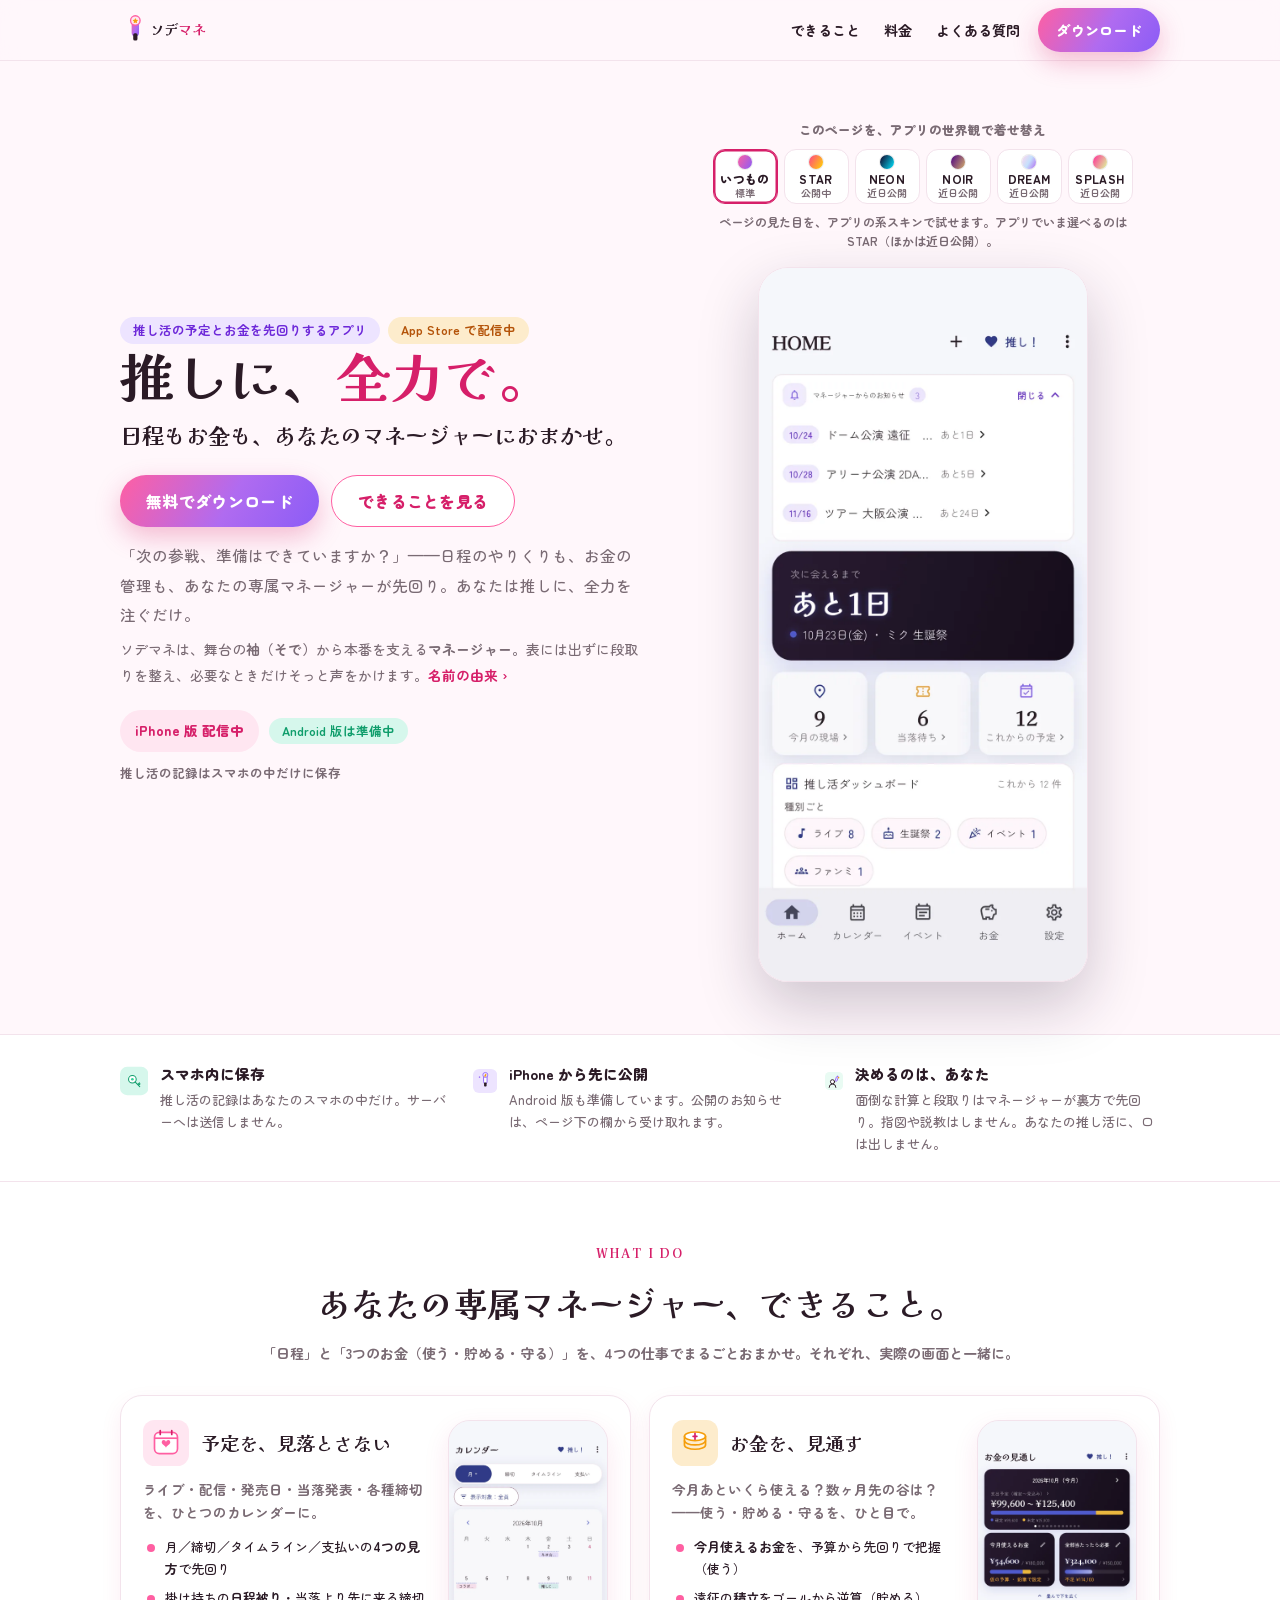
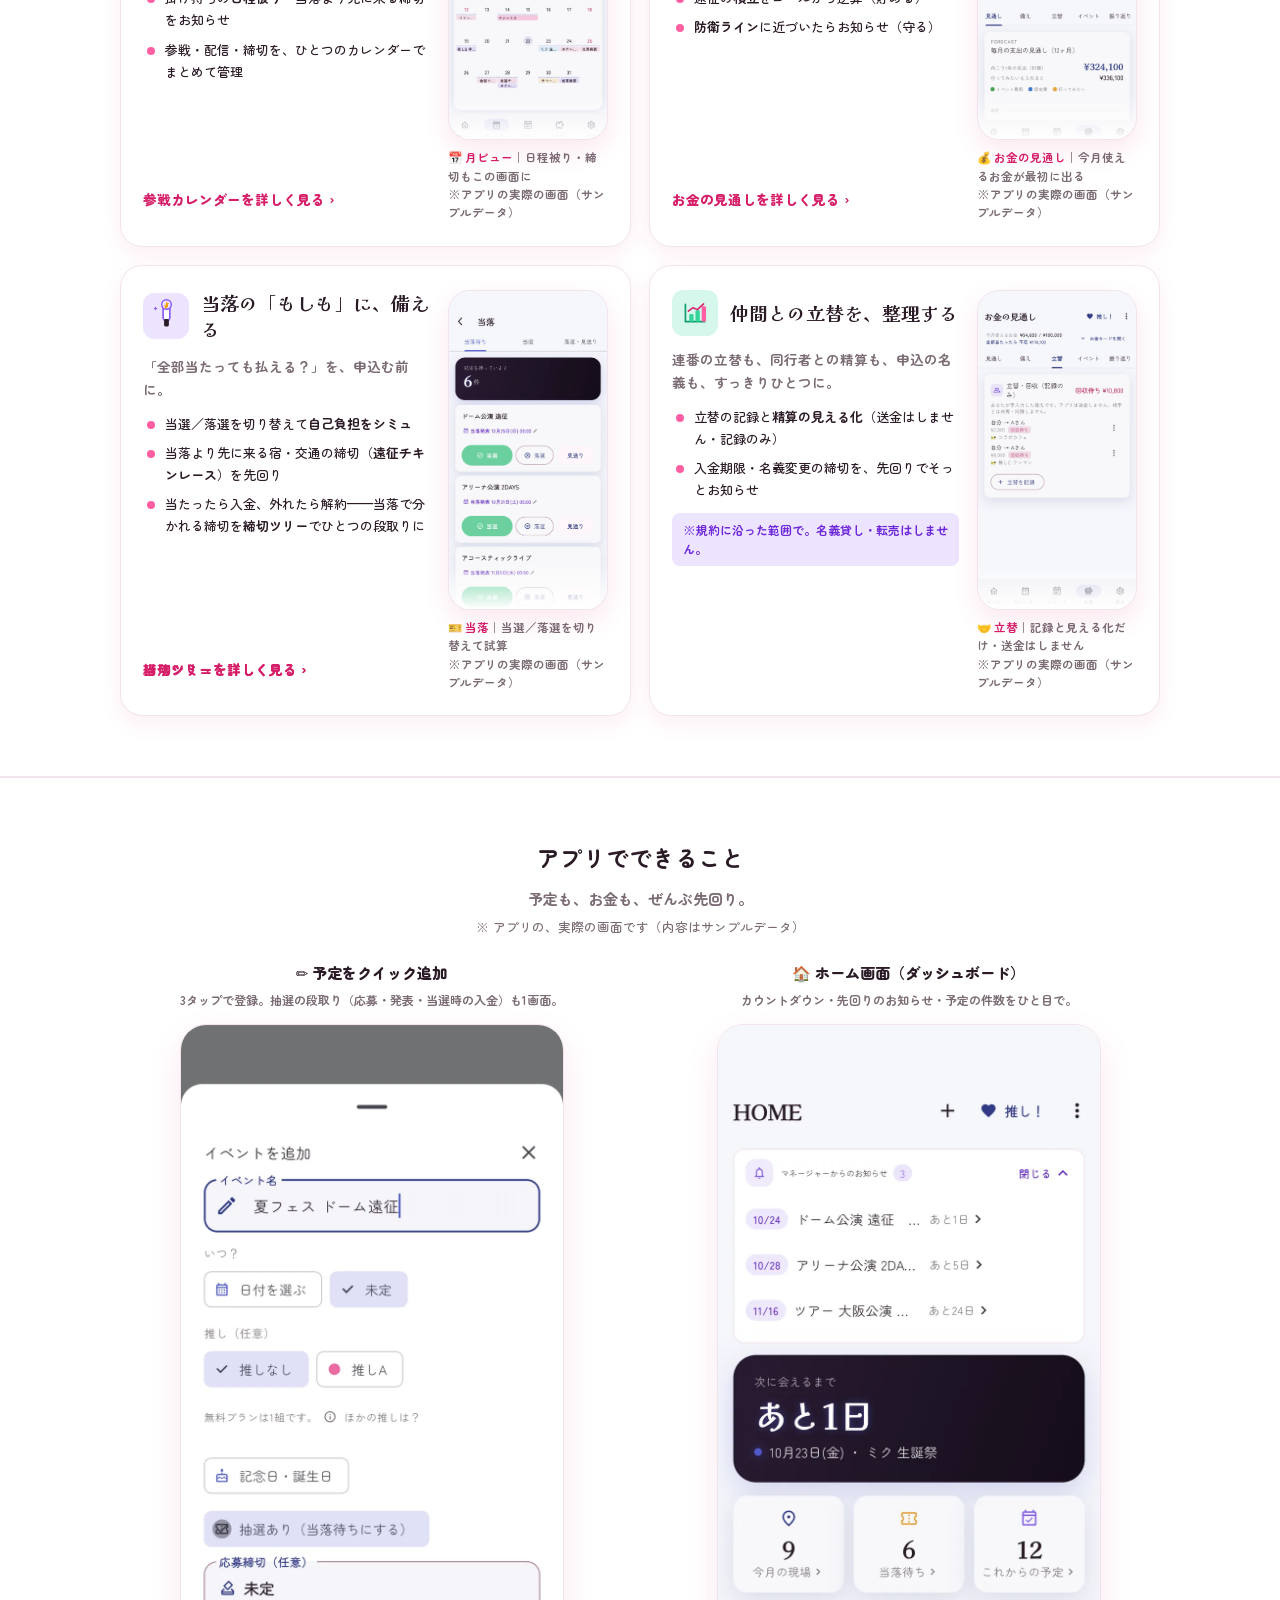
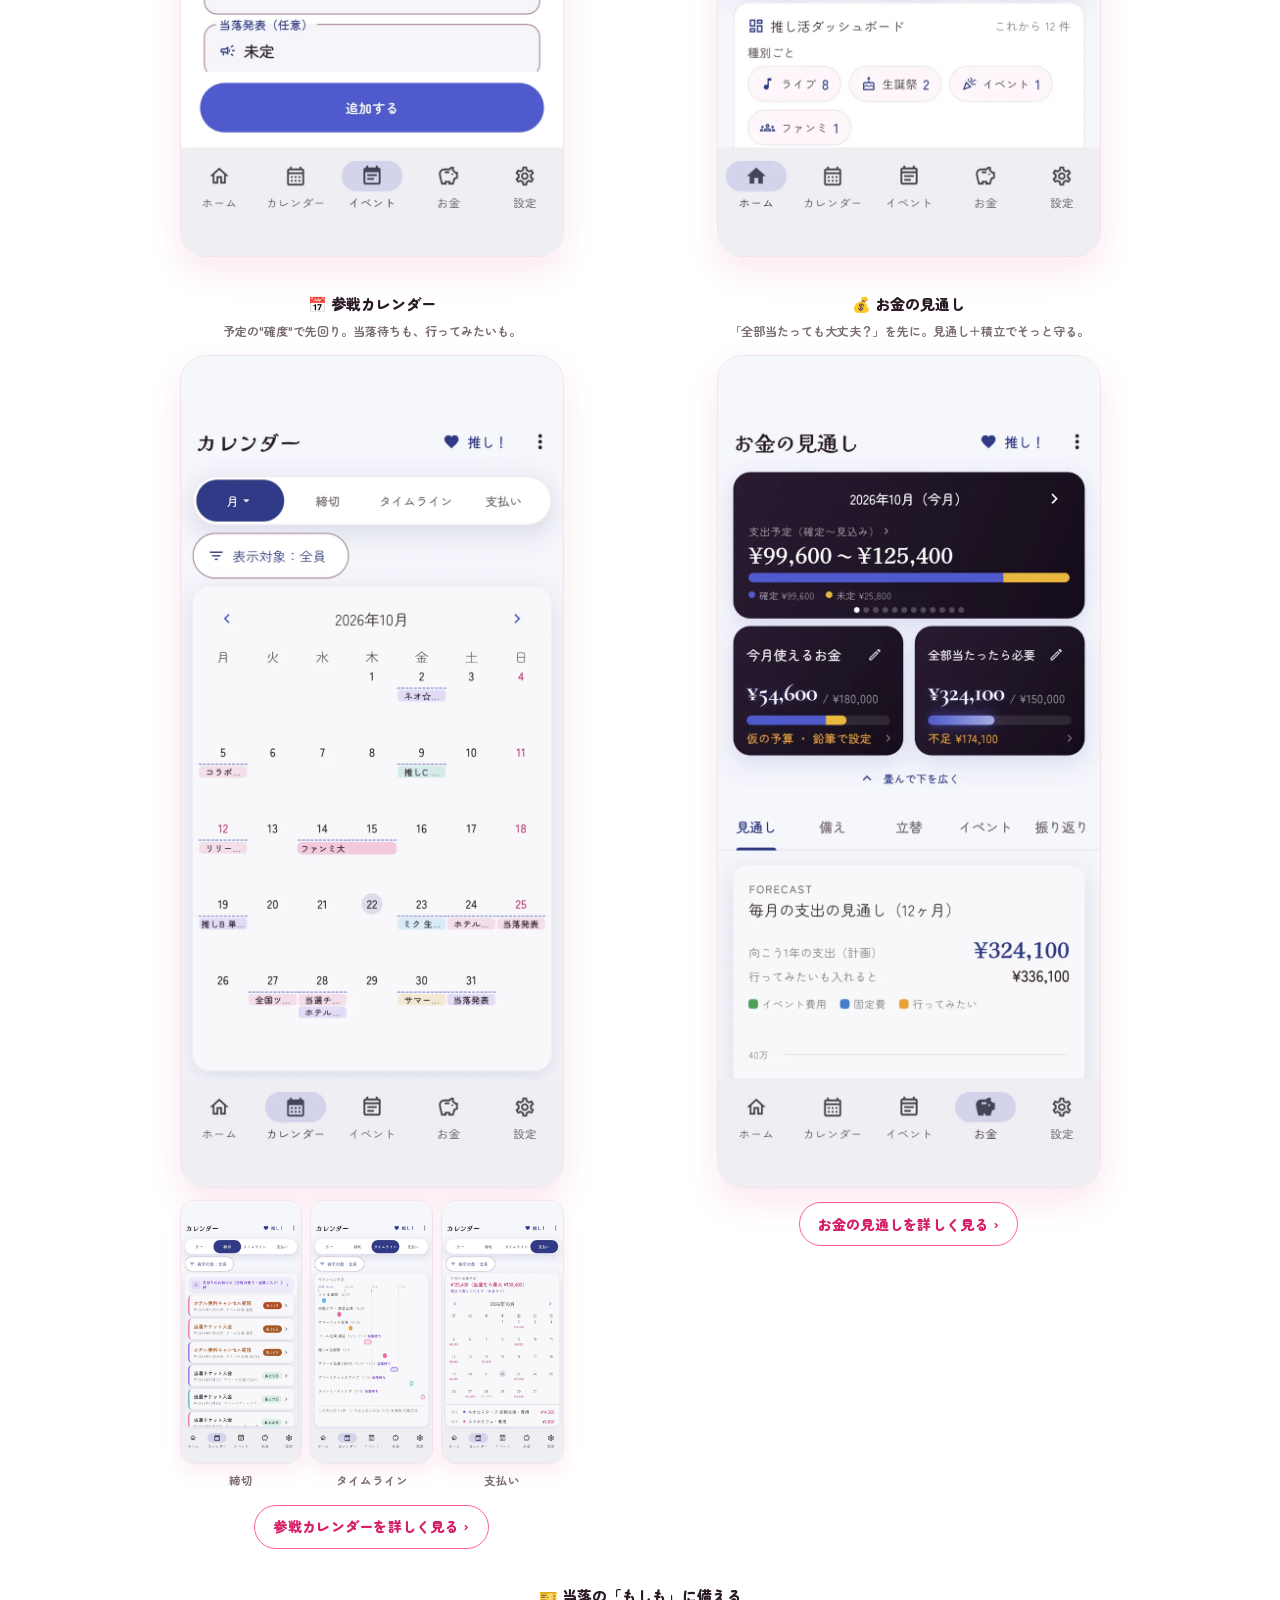
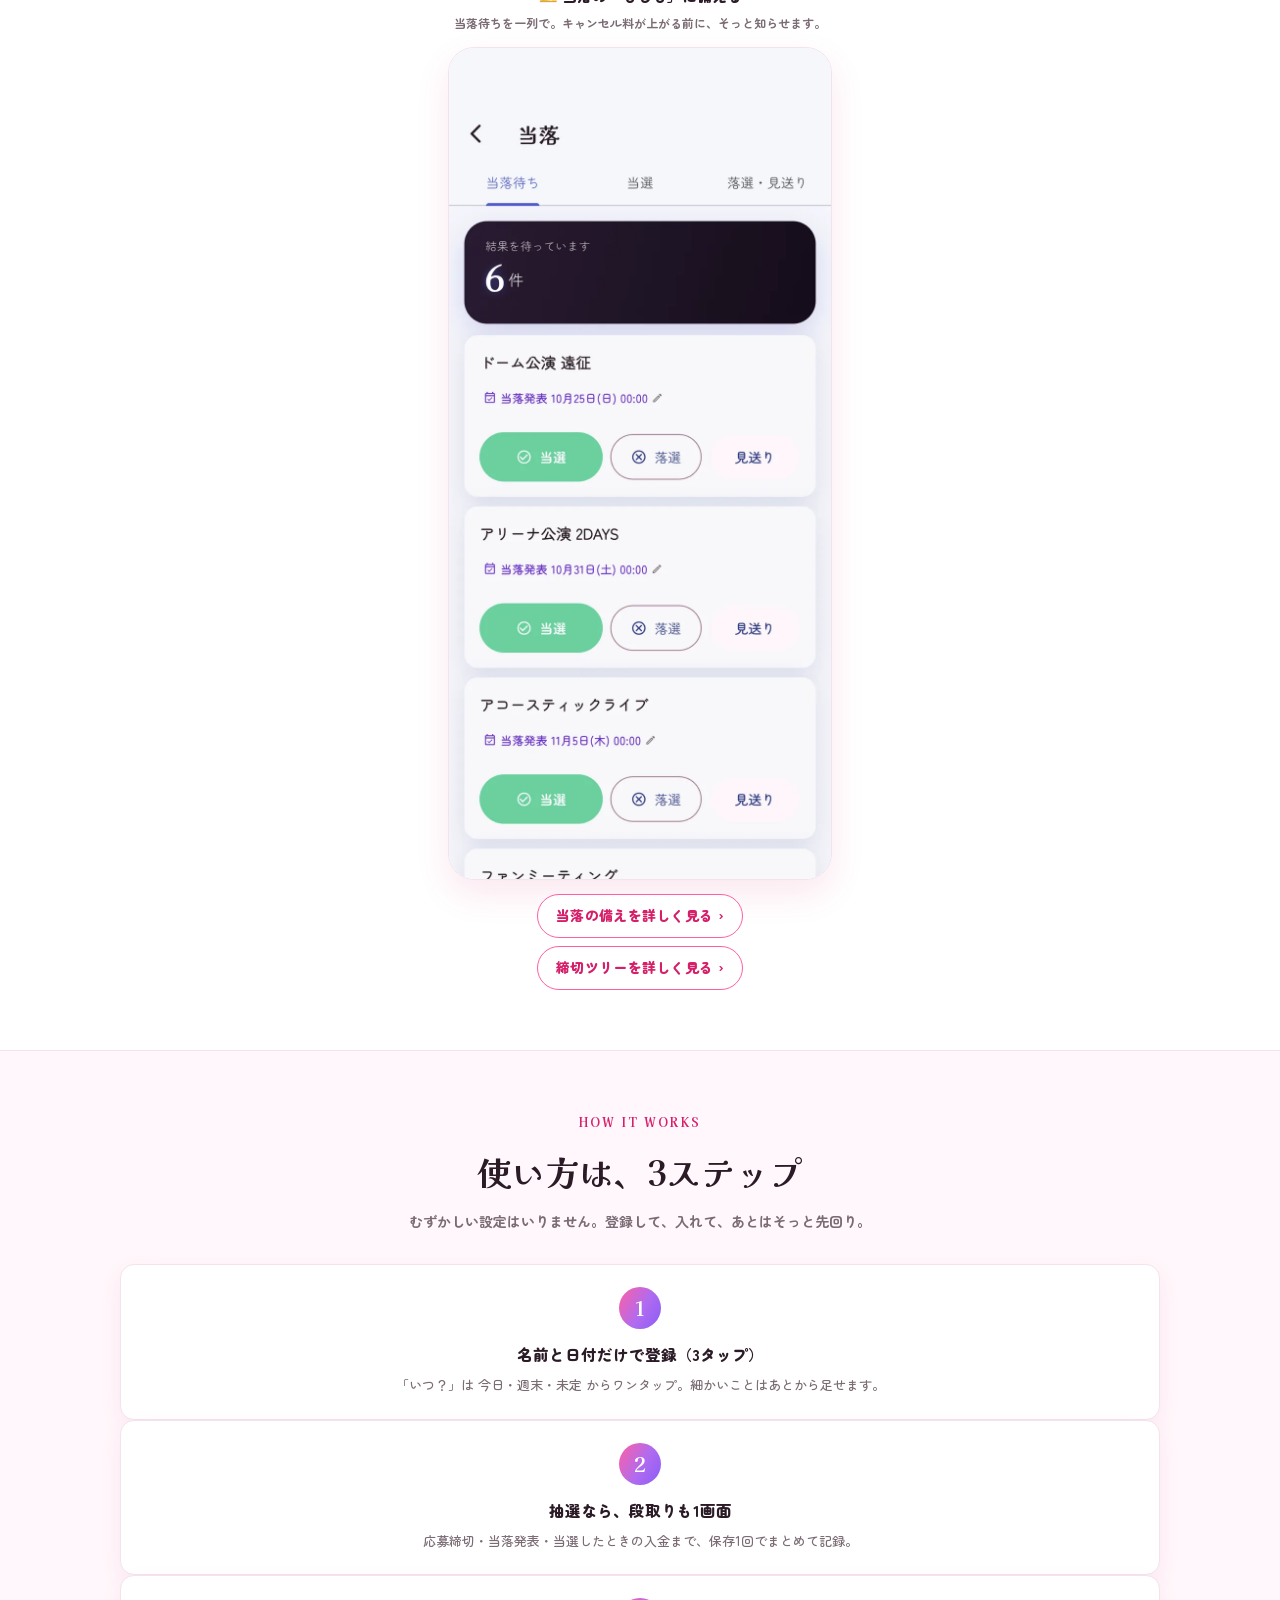
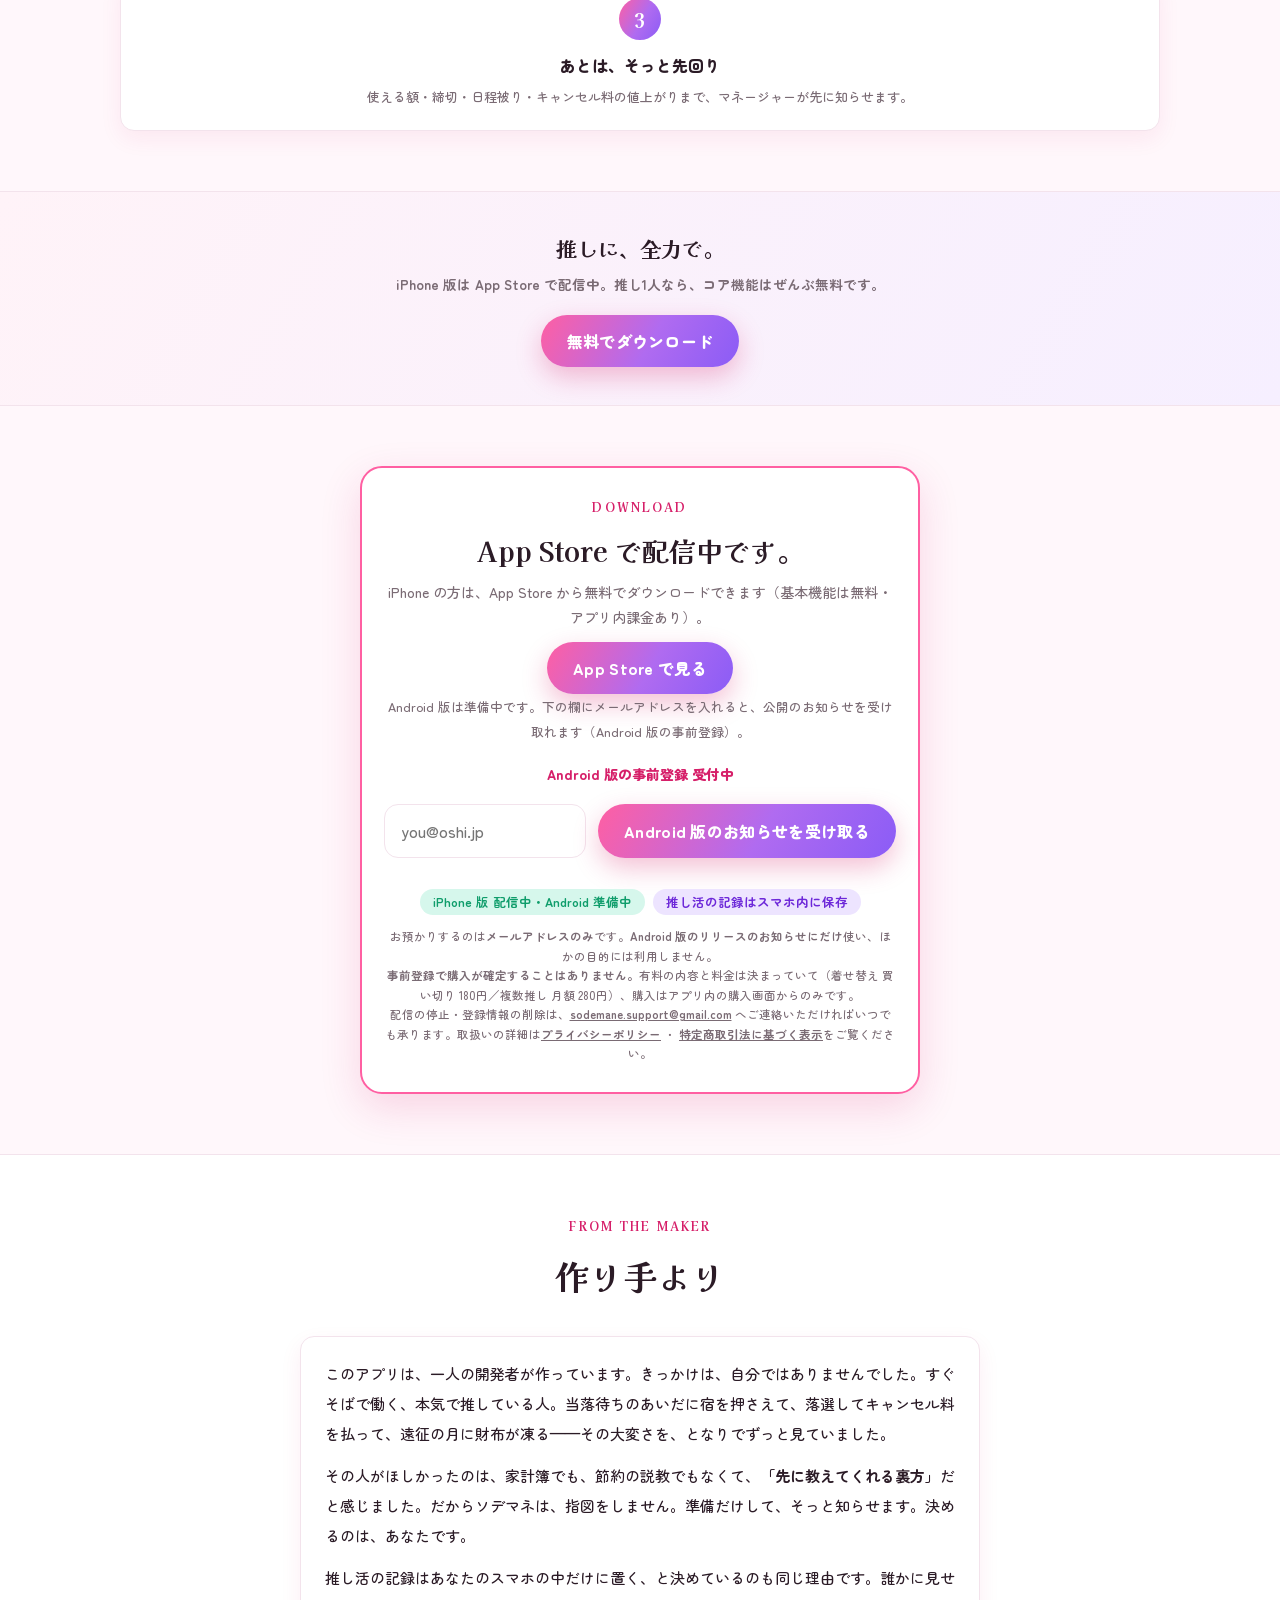
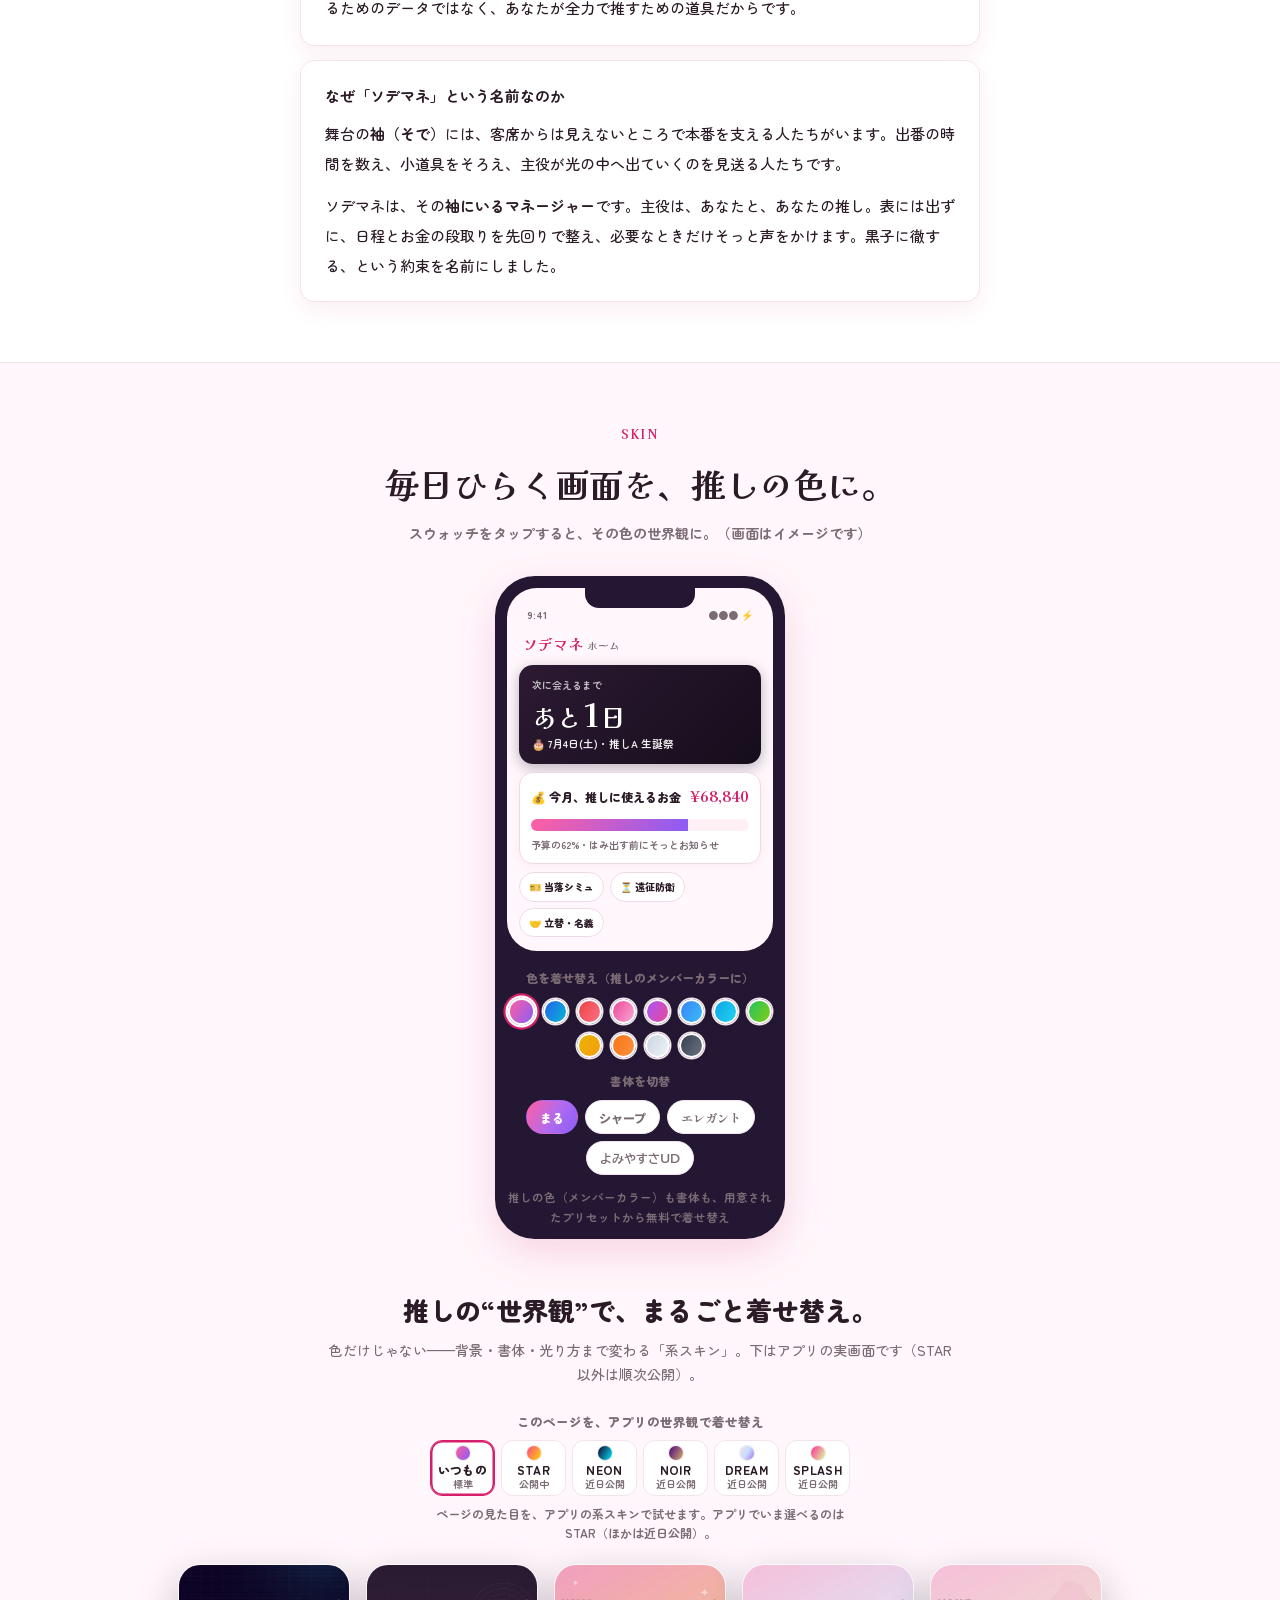
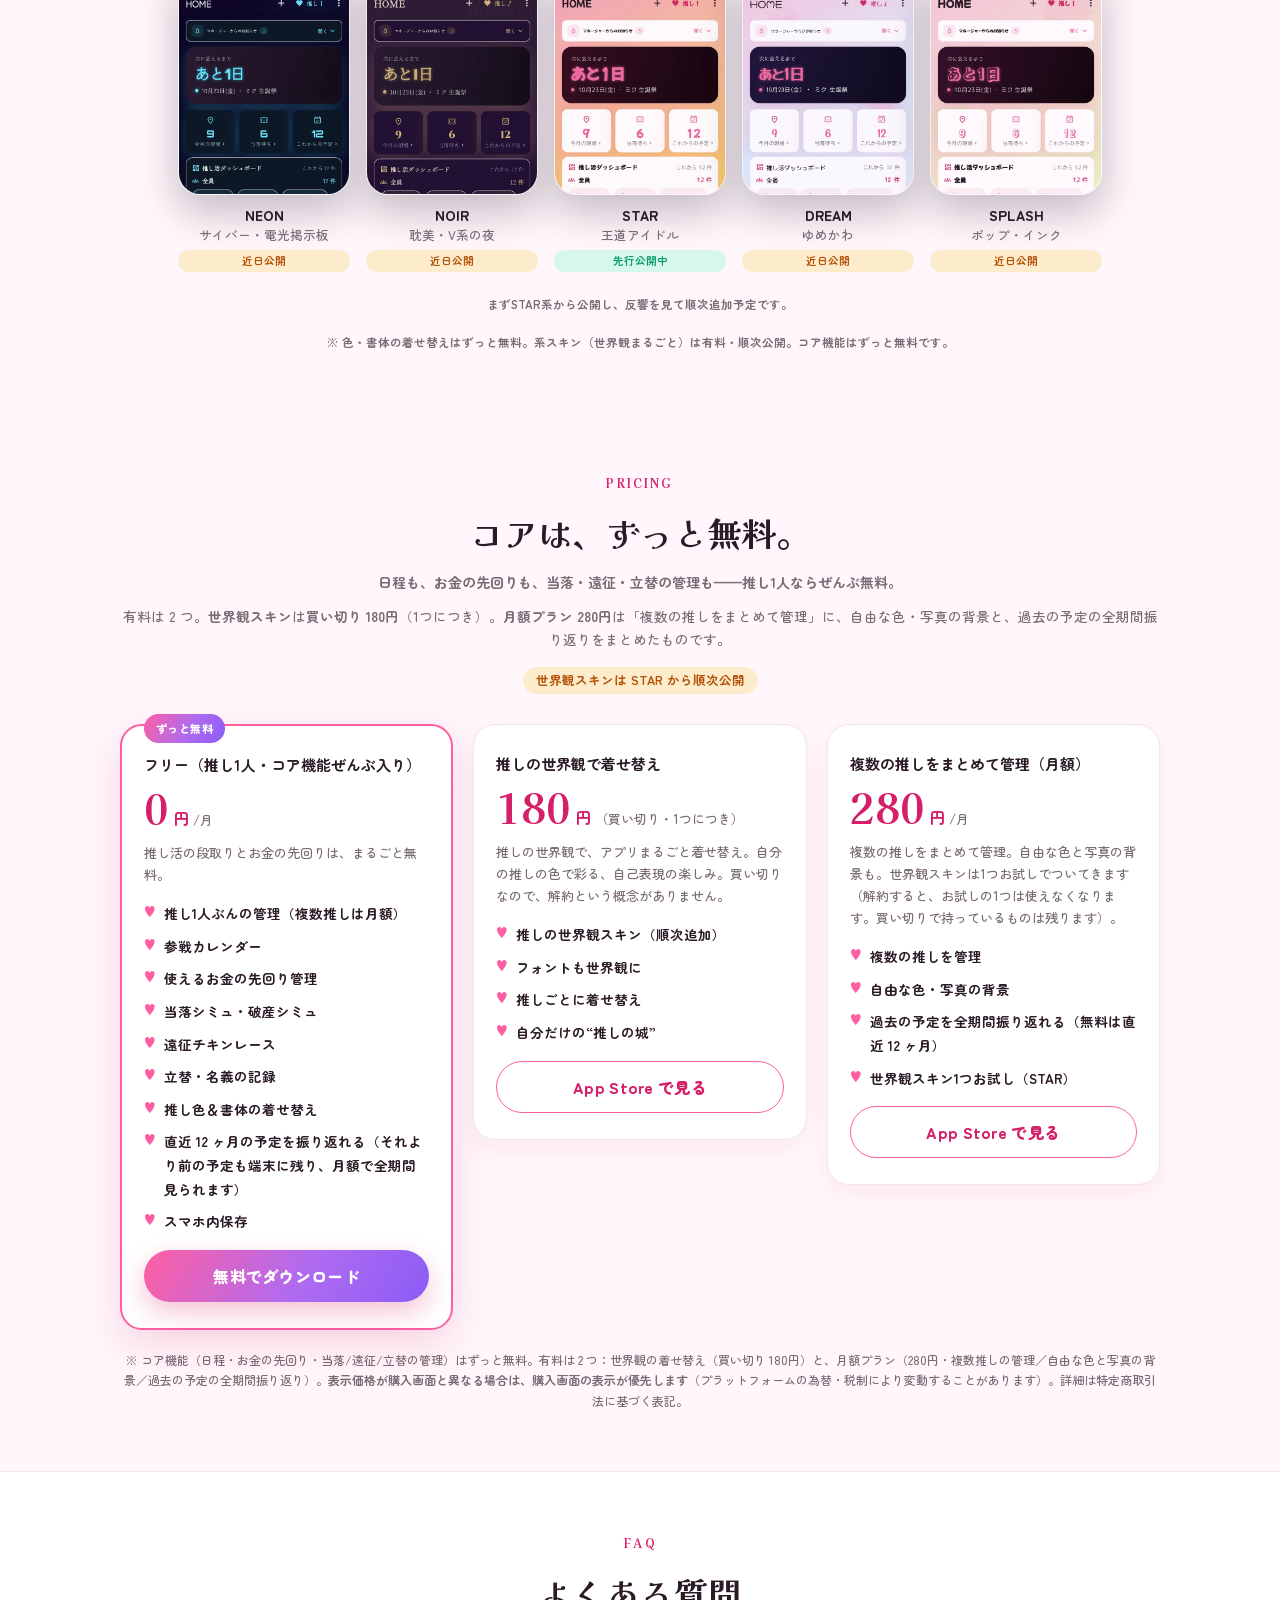
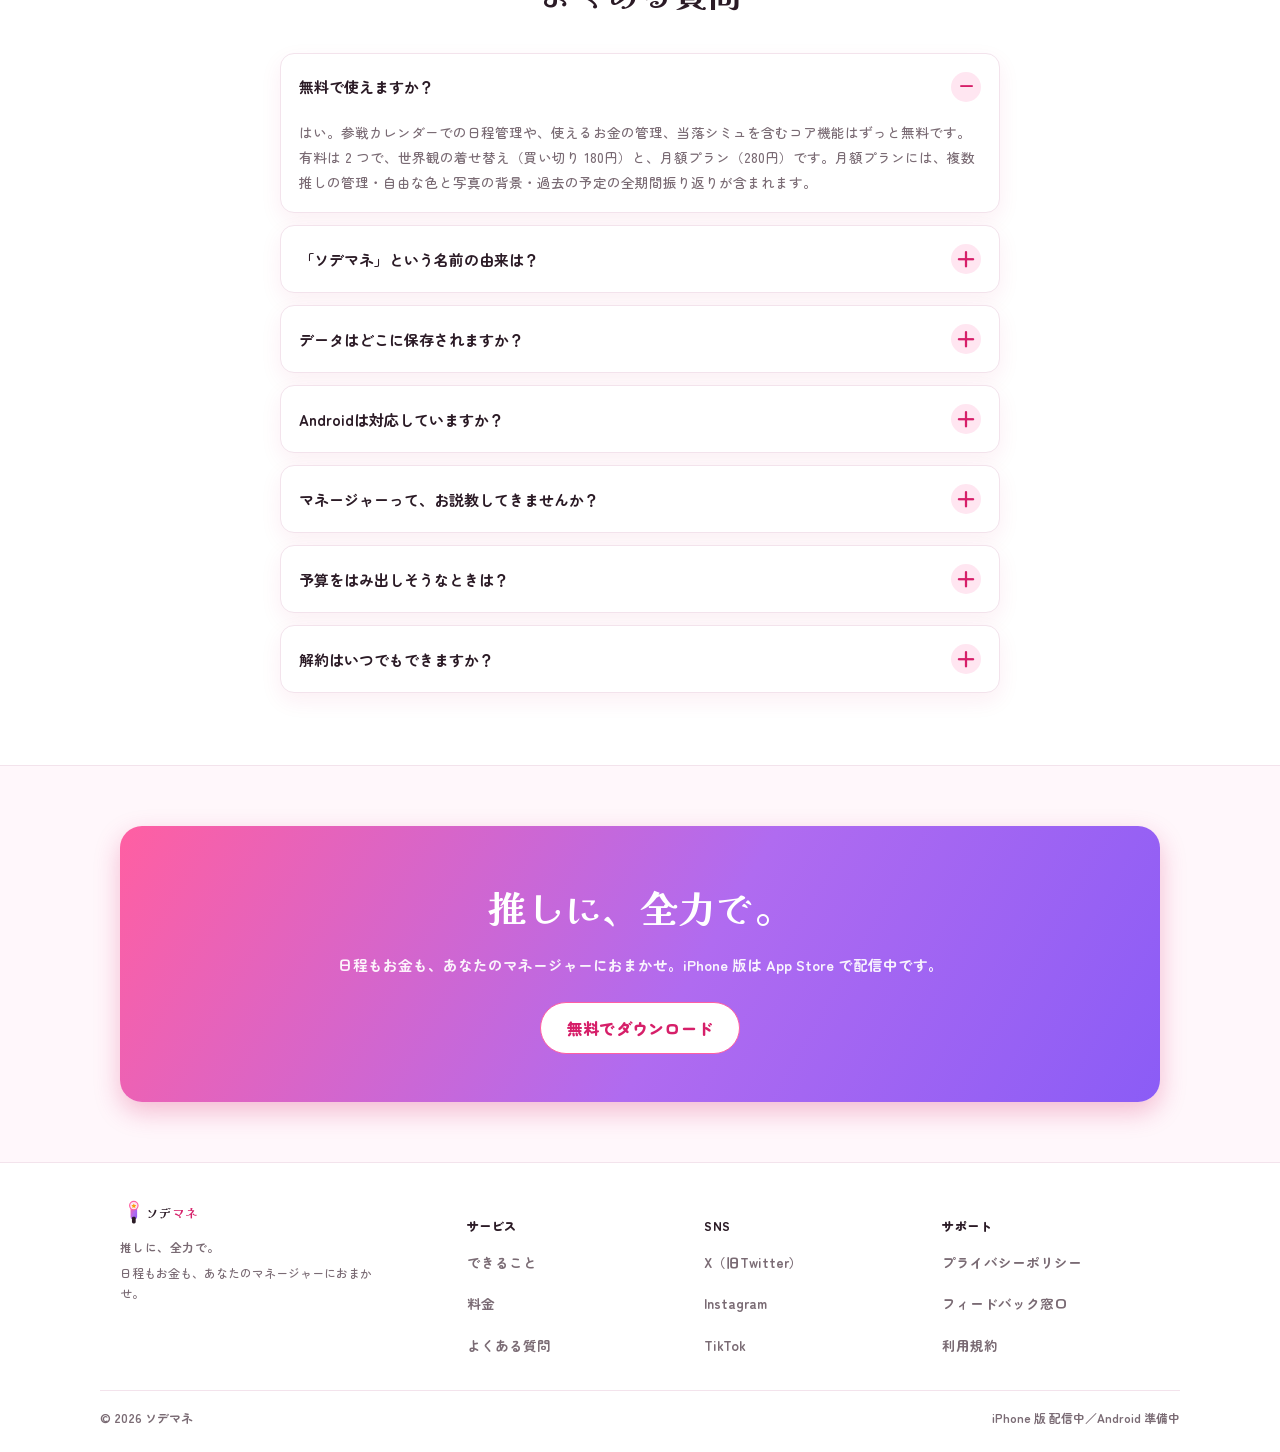
==== commit 8561f829: "feat(lp): ページ全体を5つの系スキンで着せ替え（KEI_ON_SALE=false のまま・未 push） アプリ 1.1.0 で系スキン5種を買い切り発売（oshikatsu-app de" ====
--- a/index.html
+++ b/index.html
@@ -14,6 +14,36 @@
 <link rel="icon" type="image/png" sizes="16x16" href="assets/favicon-16.png">
 <link rel="apple-touch-icon" sizes="180x180" href="assets/apple-touch-icon-180.png">
 <meta name="theme-color" content="#ff5fa2">
+<!-- 系スキン（ページ全体の世界観）を描画前に決める（2026-10-31）。
+     優先順位: URL の ?kei=（star/neon/noir/dream/splash/default）＞ 端末に保存した選択 ＞ 既定。不正値は無視。
+     書体はその系が選ばれたときだけ Google Fonts を足す（初期表示を重くしない）。保存の読み書きは失敗しても描画に影響させない。 -->
+<script>
+(function(){
+  var KEIS=["star","neon","noir","dream","splash"], KEY="sodemane_lp_kei";
+  var FONTS={
+    neon:"family=Zen+Kaku+Gothic+New:wght@500;700;900&family=Orbitron:wght@700",
+    noir:"family=Shippori+Mincho+B1:wght@500;700;800&family=Noto+Serif+JP:wght@500;700;900&family=Cinzel:wght@700",
+    star:"family=RocknRoll+One&family=M+PLUS+Rounded+1c:wght@500;700;800;900&family=Poppins:wght@700",
+    dream:"family=Hachi+Maru+Pop&family=Kosugi+Maru&family=Quicksand:wght@700",
+    splash:"family=Mochiy+Pop+One&family=M+PLUS+Rounded+1c:wght@500;700;800;900"
+  };
+  var loaded={};
+  function font(k){
+    if(!FONTS[k]||loaded[k]) return; loaded[k]=true;
+    var l=document.createElement("link"); l.rel="stylesheet";
+    l.href="https://fonts.googleapis.com/css2?"+FONTS[k]+"&display=swap";
+    document.head.appendChild(l);
+  }
+  var k=null;
+  try{
+    var q=new URLSearchParams(location.search).get("kei");
+    if(q!==null){ q=q.toLowerCase(); if(q==="default") k=""; else if(KEIS.indexOf(q)>=0) k=q; }
+  }catch(e){}
+  if(k===null){ try{ var v=localStorage.getItem(KEY); if(v&&KEIS.indexOf(v)>=0) k=v; }catch(e){} }
+  if(k){ document.documentElement.setAttribute("data-kei",k); font(k); }
+  window.__sodeKei={ list:KEIS, key:KEY, font:font, initial:k||"" };
+})();
+</script>
 
 <!-- OGP / Twitter（SNSシェア用）。og:image は ~/dev/oshikatsu-app の tool/sns/make_sns_images.py og-lp で作る（実画面・LP と同じ字体）。
      局面（ベータ→公開）が変わったら札の文言を変えて作り直し、ファイル名も変える（共有プレビューは URL ごとにキャッシュされる） -->
@@ -83,14 +113,14 @@
 }
 *{box-sizing:border-box}
 html{scroll-behavior:smooth;-webkit-text-size-adjust:100%}
-body{margin:0;background:var(--cream);color:var(--ink);font-family:var(--font-body);font-weight:500;
+body{margin:0;background:var(--page-bg,var(--cream));color:var(--ink);font-family:var(--font-body);font-weight:500;
   font-size:15px;line-height:1.75;-webkit-font-smoothing:antialiased}
 h1,h2,h3,p,ul{margin:0}
 ul{list-style:none;padding:0}
 a{color:inherit;text-decoration:none}
 img,svg{display:block}
 .wrap{width:100%;max-width:1080px;margin:0 auto;padding:0 20px}
-.kicker{font-family:var(--font-display);font-weight:700;text-transform:uppercase;letter-spacing:.18em;
+.kicker{font-family:var(--font-latin,var(--font-display));font-weight:700;text-transform:uppercase;letter-spacing:.18em;
   color:var(--oshi-pink-deep);font-size:12px}
 .amt{font-family:var(--font-display);font-weight:700;color:var(--oshi-pink-deep);line-height:1;
   font-feature-settings:"tnum" 1}
@@ -116,14 +146,14 @@
   font-family:var(--font-body);font-weight:900;letter-spacing:.02em;border:none;border-radius:var(--r-pill);
   min-height:52px;padding:0 26px;font-size:16px;transition:transform .22s var(--ease),box-shadow .22s var(--ease);
   -webkit-tap-highlight-color:transparent;width:auto}
-.btn-primary{background:var(--grad-primary);color:#fff;box-shadow:var(--sh-cta)}
-.btn-ghost{background:#fff;color:var(--oshi-pink-deep);border:1.5px solid var(--oshi-pink)}
+.btn-primary{background:var(--grad-primary);color:var(--on-accent,#fff);box-shadow:var(--sh-cta)}
+.btn-ghost{background:var(--surface,#fff);color:var(--oshi-pink-deep);border:1.5px solid var(--oshi-pink)}
 .btn-block{width:100%}
 .btn-sm{min-height:44px;padding:0 18px;font-size:14px}
 @media(hover:hover){.btn:hover{transform:translateY(-2px)}}
 .btn:active{transform:translateY(0)}
 
-.card{background:#fff;border:1px solid var(--line);border-radius:var(--r-md);box-shadow:var(--sh-card);padding:22px}
+.card{background:var(--surface,#fff);border:1px solid var(--line);border-radius:var(--r-md);box-shadow:var(--sh-card);padding:22px}
 
 /* gauge */
 .gauge{position:relative;height:16px;border-radius:var(--r-pill);background:var(--grad-gauge);overflow:hidden}
@@ -134,7 +164,7 @@
 .gauge-row .v{font-family:var(--font-display);color:var(--oshi-pink-deep);font-size:15px}
 
 /* topbar */
-.topbar{position:sticky;top:0;z-index:30;background:rgba(255,247,251,.9);backdrop-filter:blur(10px);
+.topbar{position:sticky;top:0;z-index:30;background:var(--topbar-bg,rgba(255,247,251,.9));backdrop-filter:blur(10px);
   border-bottom:1px solid var(--line)}
 .topbar .row{display:flex;align-items:center;justify-content:space-between;min-height:60px}
 .topbar nav{display:none}
@@ -211,9 +241,9 @@
 .ps-feats span{font-size:10px;font-weight:800;background:var(--pcard);border:1px solid var(--pline);border-radius:999px;padding:5px 9px;color:#2b1b26}
 /* 系スキン（世界観まるごと）実画面ギャラリー */
 .kei-head{text-align:center;margin:44px auto 4px;max-width:640px}
-.kei-head h3{font-size:clamp(20px,4.4vw,26px);font-weight:900;margin:0 0 6px;letter-spacing:.01em}
+.kei-head h3{font-size:clamp(20px,4.4vw,26px);font-weight:900;margin:0 0 6px;letter-spacing:.01em;text-wrap:balance}
 .kei-head p{font-size:14px;color:var(--ink-muted);margin:0;line-height:1.7}
-.kei-gallery{display:flex;gap:16px;overflow-x:auto;padding:18px 4px 8px;scroll-snap-type:x mandatory;justify-content:flex-start;-webkit-overflow-scrolling:touch}
+.kei-gallery{display:flex;gap:16px;width:100%;min-width:0;overflow-x:auto;padding:18px 4px 8px;scroll-snap-type:x mandatory;justify-content:flex-start;-webkit-overflow-scrolling:touch}
 @media(min-width:900px){.kei-gallery{justify-content:center;flex-wrap:wrap;overflow:visible}}
 .kei-gallery figure{flex:0 0 auto;width:172px;margin:0;scroll-snap-align:center;text-align:center}
 .kei-gallery img{width:100%;border-radius:22px;border:1px solid rgba(255,255,255,.14);box-shadow:0 16px 40px rgba(31,20,48,.28);display:block}
@@ -231,14 +261,14 @@
 /* 書体トグル */
 .fonts{display:flex;gap:7px;align-items:center;justify-content:center;margin-top:12px;flex-wrap:wrap}
 .fonts .lbl{flex-basis:100%;text-align:center;font-size:12px;font-weight:800;color:var(--ink-muted);margin-bottom:2px}
-.fonts button{border:1px solid var(--line);background:#fff;border-radius:999px;font-weight:800;font-size:12px;padding:6px 13px;color:var(--ink-muted);cursor:pointer;transition:all .18s var(--ease);min-height:34px}
+.fonts button{border:1px solid var(--line);background:var(--surface,#fff);border-radius:999px;font-weight:800;font-size:12px;padding:6px 13px;color:var(--ink-muted);cursor:pointer;transition:all .18s var(--ease);min-height:34px}
 .fonts button:hover{border-color:var(--oshi-pink)}
-.fonts button[aria-pressed="true"]{background:var(--grad-primary);color:#fff;border-color:transparent}
+.fonts button[aria-pressed="true"]{background:var(--grad-primary);color:var(--on-accent,#fff);border-color:transparent}
 .sk-note{text-align:center;font-size:11.5px;font-weight:700;color:var(--ink-muted);margin-top:12px}
 
 /* sections shells */
 .sec{padding:48px 0}
-.sec.white{background:#fff;border-top:1px solid var(--line);border-bottom:1px solid var(--line)}
+.sec.white{background:var(--band,#fff);border-top:1px solid var(--line);border-bottom:1px solid var(--line)}
 .sec.white.solo{border-bottom:none}
 .head{text-align:center;margin-bottom:30px}
 .head h2{font-family:var(--font-display);font-weight:700;font-size:30px;margin-top:10px}
@@ -260,7 +290,7 @@
 
 /* jobs (ジョブ起点の主要機能) */
 .jobs{display:grid;grid-template-columns:1fr;gap:18px}
-.job{background:#fff;border:1px solid var(--line);border-radius:var(--r-lg);box-shadow:var(--sh-card);
+.job{background:var(--surface,#fff);border:1px solid var(--line);border-radius:var(--r-lg);box-shadow:var(--sh-card);
   padding:24px 22px;display:flex;flex-direction:column}
 .job .jh{display:flex;align-items:center;gap:12px}
 .job .jh .ic{width:46px;height:46px;flex:0 0 auto}
@@ -283,7 +313,7 @@
   border:1px solid var(--line);box-shadow:0 10px 26px rgba(214,31,105,.10);background:#f7f6fb}
 .job .job-shot .win img{width:100%;height:100%;object-fit:cover;object-position:var(--focus);display:block}
 .job .job-shot .win::after{content:"";position:absolute;left:0;right:0;bottom:0;height:46px;
-  background:linear-gradient(to bottom,rgba(255,255,255,0),#fff)}
+  background:linear-gradient(to bottom,transparent,var(--surface,#fff))}
 .job .job-shot figcaption{font-size:11.5px;font-weight:700;color:var(--ink-muted);line-height:1.6}
 .job .job-shot figcaption b{color:var(--oshi-pink-deep)}
 @media(min-width:760px){
@@ -302,30 +332,30 @@
 
 /* 使い方 3ステップ */
 .flow{display:grid;grid-template-columns:1fr;gap:16px;margin-top:8px}
-.flowstep{background:#fff;border:1px solid var(--line);border-radius:var(--r-md);box-shadow:var(--sh-card);
+.flowstep{background:var(--surface,#fff);border:1px solid var(--line);border-radius:var(--r-md);box-shadow:var(--sh-card);
   padding:22px 18px;text-align:center}
 .flowstep .n{display:inline-grid;place-items:center;width:42px;height:42px;border-radius:99px;
-  background:var(--grad-primary);color:#fff;font-family:var(--font-display);font-weight:700;font-size:20px;margin-bottom:12px}
+  background:var(--grad-primary);color:var(--on-accent,#fff);font-family:var(--font-display);font-weight:700;font-size:20px;margin-bottom:12px}
 .flowstep b{display:block;font-weight:900;font-size:15.5px;color:var(--ink);margin-bottom:6px}
 .flowstep p{font-size:13px;line-height:1.75;color:var(--ink-muted);margin:0;font-weight:500}
 @media(min-width:760px){.flow{grid-template-columns:repeat(3,1fr);gap:18px}}
 
 /* 中間CTA band */
-.midcta{background:linear-gradient(120deg,#fff3f8,#f6efff);border-top:1px solid var(--line);
+.midcta{background:var(--midcta-bg,linear-gradient(120deg,#fff3f8,#f6efff));border-top:1px solid var(--line);
   border-bottom:1px solid var(--line);text-align:center;padding:38px 0}
 .midcta b{display:block;font-family:var(--font-display);font-weight:700;font-size:21px;color:var(--ink);margin-bottom:6px}
 .midcta p{color:var(--ink-muted);font-weight:700;font-size:13.5px;margin:0 0 18px}
 
 /* register */
 .register{background:var(--cream)}
-.reg-card{max-width:560px;margin:0 auto;background:#fff;border:2px solid var(--oshi-pink);
+.reg-card{max-width:560px;margin:0 auto;background:var(--surface,#fff);border:2px solid var(--oshi-pink);
   border-radius:var(--r-lg);box-shadow:var(--sh-pop);padding:28px 22px;text-align:center}
 .reg-card h2{font-family:var(--font-display);font-weight:700;font-size:27px;margin:10px 0 6px}
 .reg-card .lead{font-size:14px;color:var(--ink-muted);line-height:1.8;margin-bottom:16px}
 .reg-count{display:inline-flex;align-items:baseline;gap:6px;margin-bottom:18px;color:var(--oshi-pink-deep);
   font-weight:900;font-size:14px}
 .reg-count .n{font-family:var(--font-display);font-size:22px;font-feature-settings:"tnum" 1}
-.field{display:flex;align-items:center;gap:6px;background:#fff;border:1.5px solid var(--line);
+.field{display:flex;align-items:center;gap:6px;background:var(--surface,#fff);border:1.5px solid var(--line);
   border-radius:var(--r-md);padding:4px 14px;min-height:52px;transition:border-color .2s,box-shadow .2s}
 .field:focus-within{border-color:var(--oshi-pink);box-shadow:0 0 0 4px rgba(255,95,162,.12)}
 .field input{flex:1;border:none;outline:none;background:transparent;font-family:var(--font-body);
@@ -342,10 +372,10 @@
 
 /* pricing */
 .price-grid{display:grid;grid-template-columns:1fr;gap:18px}
-.plan{position:relative;background:#fff;border:1px solid var(--line);border-radius:var(--r-lg);
+.plan{position:relative;background:var(--surface,#fff);border:1px solid var(--line);border-radius:var(--r-lg);
   box-shadow:var(--sh-card);padding:26px 22px}
 .plan.featured{border:2px solid var(--oshi-pink);box-shadow:var(--sh-pop)}
-.plan .ribbon{position:absolute;top:-12px;left:22px;background:var(--grad-primary);color:#fff;font-weight:900;
+.plan .ribbon{position:absolute;top:-12px;left:22px;background:var(--grad-primary);color:var(--on-accent,#fff);font-weight:900;
   font-size:11px;padding:5px 12px;border-radius:var(--r-pill);letter-spacing:.04em}
 .plan .label{font-weight:700;font-size:15px;margin-bottom:8px}
 .plan .pricerow{display:flex;align-items:baseline;gap:4px}
@@ -362,7 +392,7 @@
 
 /* faq */
 .faq{max-width:720px;margin:0 auto}
-.qa{background:#fff;border:1px solid var(--line);border-radius:var(--r-md);box-shadow:var(--sh-card);
+.qa{background:var(--surface,#fff);border:1px solid var(--line);border-radius:var(--r-md);box-shadow:var(--sh-card);
   overflow:hidden;margin-bottom:12px}
 .qa button{width:100%;display:flex;align-items:center;justify-content:space-between;gap:12px;
   padding:18px;min-height:60px;background:transparent;border:none;cursor:pointer;text-align:left;
@@ -375,13 +405,13 @@
 .qa .ans p{padding:0 18px 18px;color:var(--ink-muted);font-size:13.5px;line-height:1.85}
 
 /* cta band */
-.ctaband{border-radius:var(--r-lg);background:var(--grad-primary);padding:40px 24px;text-align:center;
+.ctaband{border-radius:var(--r-lg);background:var(--grad-band,var(--grad-primary));padding:40px 24px;text-align:center;
   box-shadow:var(--sh-cta);overflow:hidden}
-.ctaband h2{font-family:var(--font-display);font-weight:700;font-size:32px;color:#fff}
-.ctaband p{color:rgba(255,255,255,.92);font-weight:700;font-size:14.5px;margin:12px 0 24px;line-height:1.7}
+.ctaband h2{font-family:var(--font-display);font-weight:700;font-size:32px;color:var(--on-band,#fff)}
+.ctaband p{color:var(--on-band,rgba(255,255,255,.92));font-weight:700;font-size:14.5px;margin:12px 0 24px;line-height:1.7}
 
 /* footer */
-footer{background:#fff;border-top:1px solid var(--line)}
+footer{background:var(--band,#fff);border-top:1px solid var(--line)}
 .foot{display:grid;grid-template-columns:1fr 1fr;gap:26px 20px;padding-block:36px 24px}
 .foot .brand{grid-column:1/-1}
 .foot .brand .nick{font-size:11.5px;font-weight:700;color:var(--ink-muted);letter-spacing:.04em;margin-top:8px}
@@ -396,7 +426,7 @@
 .stickycta{position:fixed;left:0;right:0;bottom:0;z-index:40;transform:translateY(130%);
   transition:transform .4s var(--ease);padding-bottom:env(safe-area-inset-bottom)}
 .stickycta.show{transform:translateY(0)}
-.stickycta .in{background:rgba(255,255,255,.95);backdrop-filter:blur(10px);border-top:1px solid var(--line);
+.stickycta .in{background:var(--sticky-bg,rgba(255,255,255,.95));backdrop-filter:blur(10px);border-top:1px solid var(--line);
   padding:10px 16px;display:flex;align-items:center;justify-content:space-between;gap:12px}
 .stickycta .in b{font-weight:900;font-size:13px}
 .stickycta .in small{display:block;color:var(--ink-muted);font-weight:700;font-size:11px;margin-top:2px}
@@ -422,6 +452,113 @@
   .sec{padding:60px 0}
 }
 @media(min-width:560px){ .reg-form{flex-direction:row} .reg-form .field{flex:1} .reg-form .btn{flex:0 0 auto} }
+
+/* ============ 系スキン（ページ全体の世界観）2026-10-31 ============
+   <html data-kei="neon|noir|star|dream|splash"> で :root の色・書体トークンを上書きする。
+   値はアプリの lib/presentation/theme/skin_packs.dart（背景・カード・ink/muted・アクセント・装飾グラデ）に合わせた。
+   ボタン地・バッジ地はアプリの値から AA（本文 4.5:1）を満たす側へ寄せた派生色（比の確認は報告書）。
+   書体は系が選ばれたときだけ <head> の小さなスクリプトが Google Fonts を足す＝読み込み前は既存書体で表示。 */
+html[data-kei="neon"]{color-scheme:dark;--theme:#0A0524;
+  --cream:#0A0524;--page-bg:linear-gradient(180deg,#120025 0%,#0A0524 45%,#04121E 100%);
+  --surface:#0A1828;--band:#0A1424;--line:#0A5A66;
+  --ink:#EAFFFD;--ink-muted:#8FD6E0;--oshi-pink:#00E5FF;--oshi-pink-deep:#00E5FF;
+  --purple:#B388FF;--purple-deep:#C9B6FF;--purple-soft:#1E1450;--pink-soft:#06323C;
+  --gold-soft:#2E2608;--gold-ink:#FFD54F;--mint-soft:#063A2E;--mint-ink:#5EF2C2;
+  --grad-primary:linear-gradient(120deg,#00E5FF 0%,#00B8D4 100%);--on-accent:#04121E;
+  --grad-band:linear-gradient(120deg,#120025 0%,#1A0A4E 100%);--on-band:#EAFFFD;
+  --midcta-bg:linear-gradient(120deg,#0A1828,#1A0A4E);
+  --topbar-bg:rgba(10,5,36,.88);--sticky-bg:rgba(10,24,40,.95);
+  --logo-ink:#EAFFFD;--logo-accent:#00E5FF;
+  --sh-card:0 8px 22px rgba(0,0,0,.35);--sh-cta:0 0 0 1px #0A5A66,0 10px 30px rgba(0,229,255,.22);--sh-pop:0 14px 40px rgba(0,229,255,.14);
+  --font-display:"Zen Kaku Gothic New","Zen Maru Gothic",system-ui,sans-serif;
+  --font-body:"Zen Kaku Gothic New","Zen Maru Gothic",system-ui,-apple-system,sans-serif;
+  --font-latin:"Orbitron","Zen Kaku Gothic New","Zen Maru Gothic",sans-serif}
+html[data-kei="noir"]{color-scheme:dark;--theme:#1F0B33;
+  --cream:#1F0B33;--page-bg:linear-gradient(180deg,#1A0A2E 0%,#2A0D3E 50%,#14071E 100%);
+  --surface:#241033;--band:#1C0C2C;--line:#5A2E6E;
+  --ink:#EDE2CE;--ink-muted:#C6A9D4;--oshi-pink:#D4AF6A;--oshi-pink-deep:#D4AF6A;
+  --purple:#9B6BC2;--purple-deep:#D9C2EA;--purple-soft:#351A4A;--pink-soft:#3A2410;
+  --gold-soft:#3A2A10;--gold-ink:#E8C987;--mint-soft:#10302A;--mint-ink:#8FE3C4;
+  --grad-primary:linear-gradient(120deg,#8E0E2E 0%,#6B0A23 100%);--on-accent:#F5ECDB;
+  --grad-band:linear-gradient(120deg,#1A0A2E 0%,#4B0082 100%);--on-band:#EDE2CE;
+  --midcta-bg:linear-gradient(120deg,#241033,#3A0F3F);
+  --topbar-bg:rgba(26,10,46,.9);--sticky-bg:rgba(36,16,51,.95);
+  --logo-ink:#EDE2CE;--logo-accent:#D4AF6A;
+  --sh-card:0 8px 22px rgba(0,0,0,.35);--sh-cta:0 0 0 1px #D4AF6A,0 10px 28px rgba(142,14,46,.35);--sh-pop:0 14px 40px rgba(0,0,0,.4);
+  --font-display:"Shippori Mincho B1","Shippori Mincho",serif;
+  --font-body:"Noto Serif JP","Shippori Mincho",serif;
+  --font-latin:"Cinzel","Shippori Mincho B1","Shippori Mincho",serif}
+html[data-kei="star"]{--theme:#FFF0F6;
+  --cream:#FFF0F6;--page-bg:#FFF0F6;
+  --surface:#FFF7FA;--band:#FFFAFC;--line:#F6D3E2;
+  --ink:#2B1B26;--ink-muted:#6E5F68;--oshi-pink:#FF4488;--oshi-pink-deep:#C2185B;
+  --purple:#F5A623;--purple-deep:#7A4F00;--purple-soft:#FFF1C9;--pink-soft:#FFE0EC;
+  --gold-soft:#FFF1C9;--gold-ink:#8A5A00;--mint-soft:#D6F7EC;--mint-ink:#0B7A55;
+  --grad-primary:linear-gradient(120deg,#C2185B 0%,#D81B60 100%);--on-accent:#FFFFFF;
+  --grad-band:linear-gradient(120deg,#FF6B9D 0%,#FFD700 100%);--on-band:#2B1B26;
+  --midcta-bg:linear-gradient(120deg,#FFE0EC,#FFF4C9);
+  --topbar-bg:rgba(255,240,246,.9);--sticky-bg:rgba(255,247,250,.95);
+  --logo-ink:#2B1B26;--logo-accent:#C2185B;
+  --font-display:"RocknRoll One","Zen Maru Gothic",sans-serif;
+  --font-body:"M PLUS Rounded 1c","Zen Maru Gothic",system-ui,-apple-system,sans-serif;
+  --font-latin:"Poppins","RocknRoll One","Zen Maru Gothic",sans-serif}
+html[data-kei="dream"]{--theme:#FDF4FF;
+  --cream:#FDF4FF;--page-bg:#FDF4FF;
+  --surface:#FBF6FF;--band:#FEFAFF;--line:#EBDDF7;
+  --ink:#2B1B26;--ink-muted:#6E5F68;--oshi-pink:#B06BF0;--oshi-pink-deep:#6A1B9A;
+  --purple:#7FB2F0;--purple-deep:#2D5A8E;--purple-soft:#E2EFFD;--pink-soft:#F3E5FF;
+  --gold-soft:#FFF0D6;--gold-ink:#8A5300;--mint-soft:#DDF7EE;--mint-ink:#0B7A55;
+  --grad-primary:linear-gradient(120deg,#6A1B9A 0%,#9C4DCC 100%);--on-accent:#FFFFFF;
+  --grad-band:linear-gradient(120deg,#FFD6EC 0%,#C5E0FC 55%,#F2E2FF 100%);--on-band:#2B1B26;
+  --midcta-bg:linear-gradient(120deg,#FFE6F3,#E6F0FE);
+  --topbar-bg:rgba(253,244,255,.9);--sticky-bg:rgba(251,246,255,.95);
+  --logo-ink:#2B1B26;--logo-accent:#6A1B9A;
+  --font-display:"Hachi Maru Pop","Zen Maru Gothic",sans-serif;
+  --font-body:"Kosugi Maru","Zen Maru Gothic",system-ui,-apple-system,sans-serif;
+  --font-latin:"Quicksand","Kosugi Maru","Zen Maru Gothic",sans-serif}
+html[data-kei="splash"]{--theme:#FFF4FA;
+  --cream:#FFF4FA;--page-bg:#FFF4FA;
+  --surface:#FFF8FC;--band:#FFFFFF;--line:#F9D2E6;
+  --ink:#2B1B26;--ink-muted:#6E5F68;--oshi-pink:#FF2D95;--oshi-pink-deep:#B80063;
+  --purple:#9BE22D;--purple-deep:#3F6B00;--purple-soft:#EEFFD0;--pink-soft:#FFE0F0;
+  --gold-soft:#FFF1C9;--gold-ink:#8A5A00;--mint-soft:#E5FFC2;--mint-ink:#3F6B00;
+  --grad-primary:linear-gradient(120deg,#B80063 0%,#D6007A 100%);--on-accent:#FFFFFF;
+  --grad-band:linear-gradient(120deg,#FFD6EC 0%,#DBFF9E 100%);--on-band:#2B1B26;
+  --midcta-bg:linear-gradient(120deg,#FFE0F0,#EEFFD0);
+  --topbar-bg:rgba(255,244,250,.9);--sticky-bg:rgba(255,248,252,.95);
+  --logo-ink:#2B1B26;--logo-accent:#B80063;
+  --font-display:"Mochiy Pop One","Zen Maru Gothic",sans-serif;
+  --font-body:"M PLUS Rounded 1c","Zen Maru Gothic",system-ui,-apple-system,sans-serif;
+  --font-latin:"Mochiy Pop One","Zen Maru Gothic",sans-serif} /* アプリのラテン見出しは Rampart One（縁取り書体）だが、LP では 12px の小見出し・ボタン名に当たり読めないため使わない */
+/* 太さが 400 しか無い見出し書体（star・dream・splash）は、ブラウザの疑似太字で潰れないように合成を止める */
+html:is([data-kei="star"],[data-kei="dream"],[data-kei="splash"]) :is(h1,h2,h3,.disp,.amt,.hero .sub,.job .scn,.midcta b,.reg-card h2,.reg-ok b,.ctaband h2,.plan .pricerow .num,.flowstep .n,.count-pill .n,.reg-count .n){font-synthesis:none}
+html[data-kei] .field input::placeholder{color:var(--ink-muted)}
+html[data-kei] .hero .shot{border-color:var(--line)}
+/* 切替は控えめに（色だけ 0.3 秒）。動きを減らす設定では切り替えるだけ */
+@media (prefers-reduced-motion:no-preference){
+  html.kei-ready body,html.kei-ready .card,html.kei-ready .job,html.kei-ready .plan,html.kei-ready .qa,html.kei-ready .flowstep,
+  html.kei-ready .sec.white,html.kei-ready footer,html.kei-ready .topbar,html.kei-ready .reg-card{
+    transition:background-color .3s var(--ease),color .3s var(--ease),border-color .3s var(--ease)}
+}
+
+/* 世界観の切替ボタン（ヒーローと系スキン節の 2 か所。2 か所目は JS が複製） */
+.kei-pick{display:flex;flex-direction:column;align-items:center;gap:8px;width:100%;max-width:420px;margin:0 auto}
+.kei-pick[hidden]{display:none}
+.kei-pick .kp-lbl{font-size:12.5px;font-weight:800;color:var(--ink-muted);text-align:center}
+.kei-pick .kp-row{display:grid;grid-template-columns:repeat(3,minmax(0,1fr));gap:6px;width:100%}
+@media(min-width:420px){.kei-pick .kp-row{grid-template-columns:repeat(6,minmax(0,1fr))}}
+.kei-pick button{display:flex;flex-direction:column;align-items:center;justify-content:center;gap:1px;min-height:52px;min-width:0;
+  padding:5px 4px;border-radius:12px;border:1.5px solid var(--line);background:var(--surface,#fff);color:var(--ink);
+  font-family:var(--font-body);cursor:pointer;line-height:1.15;-webkit-tap-highlight-color:transparent}
+.kei-pick button i{display:block;width:14px;height:14px;border-radius:50%;background:var(--g);box-shadow:0 0 0 1px rgba(0,0,0,.08);margin-bottom:2px}
+.kei-pick button b{font-family:var(--font-latin,var(--font-body));font-size:12px;font-weight:900;letter-spacing:.03em;white-space:nowrap}
+.kei-pick button small{font-size:10px;font-weight:700;color:var(--ink-muted);white-space:nowrap}
+.kei-pick button[aria-pressed="true"]{border-color:var(--oshi-pink-deep);box-shadow:inset 0 0 0 1.5px var(--oshi-pink-deep)}
+.kei-pick button:focus-visible{outline:3px solid var(--oshi-pink-deep);outline-offset:2px}
+.kei-pick .kp-note{font-size:12px;font-weight:700;color:var(--ink-muted);text-align:center;line-height:1.6;margin:0}
+.hero .shot-wrap{display:flex;flex-direction:column;gap:16px;align-items:center}
+.kei-gallery figure.is-on img{outline:3px solid var(--oshi-pink-deep);outline-offset:3px}
+#kei,#kei-shots{scroll-margin-top:76px}
 </style>
 <!-- Google アナリティクス（2026-10-24・LP のアクセス解析。Google シグナル・広告のパーソナライズはオフ。説明は privacy.html 第4条・第6条） -->
 <script async src="https://www.googletagmanager.com/gtag/js?id=G-Q0PJHQH75B"></script>
@@ -446,12 +583,12 @@
   <symbol id="logo" viewBox="0 0 191 64">
     <g transform="translate(8 8)">
       <rect x="14" y="6" width="14" height="30" rx="7" fill="url(#lg)"></rect>
-      <rect x="17" y="30" width="8" height="14" rx="3" fill="#2b1b26"></rect>
+      <rect x="17" y="30" width="8" height="14" rx="3" fill="#2b1b26" style="fill:var(--logo-ink,#2b1b26)"></rect>
       <circle cx="21" cy="6" r="9" fill="#ffe6f1" stroke="#ff5fa2" stroke-width="2.5"></circle>
       <path d="M21 1.5l1.6 3.3 3.6.5-2.6 2.5.6 3.6L21 9.7l-3.2 1.7.6-3.6-2.6-2.5 3.6-.5z" fill="#f59e0b"></path>
     </g>
-    <text x="56" y="41" font-family="'Kaisei Decol',serif" font-weight="700" font-size="27" fill="#2b1b26">ソデ</text>
-    <text x="110" y="41" font-family="'Kaisei Decol',serif" font-weight="700" font-size="27" fill="#d61f69">マネ</text>
+    <text x="56" y="41" font-family="'Kaisei Decol',serif" font-weight="700" font-size="27" fill="#2b1b26" style="fill:var(--logo-ink,#2b1b26)">ソデ</text>
+    <text x="110" y="41" font-family="'Kaisei Decol',serif" font-weight="700" font-size="27" fill="#d61f69" style="fill:var(--logo-accent,#d61f69)">マネ</text>
   </symbol>
   <symbol id="ic-calendar" viewBox="0 0 96 96">
     <rect width="96" height="96" rx="24" fill="#ffe6f1"></rect>
@@ -556,7 +693,23 @@
         </div>
         <div class="note">推し活の記録はスマホの中だけに保存</div>
       </div>
-      <img src="assets/screens/app-home.webp" alt="ソデマネの実際のホーム画面（サンプルデータ）" style="width:100%;max-width:330px;border-radius:30px;border:1px solid #f3e3ec;box-shadow:0 24px 60px rgba(31,20,48,.22);display:block;margin:0 auto" loading="eager">
+      <div class="shot-wrap">
+        <!-- 世界観の切替（2026-10-31）。JS が動くときだけ表示（hidden を外す）。系スキン節にも同じものを JS が複製する。
+             STAR 以外は CONFIG.KEI_ON_SALE が true になるまで「近日公開」＝アプリで今すぐ選べるようには見せない（C11） -->
+        <div class="kei-pick" data-kei-pick role="group" aria-label="このページの見た目を、アプリの系スキン（世界観）で切り替える" hidden>
+          <span class="kp-lbl">このページを、アプリの世界観で着せ替え</span>
+          <div class="kp-row">
+            <button type="button" data-kei="" aria-pressed="true"><i style="--g:linear-gradient(120deg,#ff5fa2,#8b5cf6)"></i><b data-kei-name>いつもの</b><small>標準</small></button>
+            <button type="button" data-kei="star" aria-pressed="false"><i style="--g:linear-gradient(120deg,#FF4488,#FFD700)"></i><b data-kei-name>STAR</b><small data-kei-status data-sale-text="発売中">公開中</small></button>
+            <button type="button" data-kei="neon" aria-pressed="false"><i style="--g:linear-gradient(120deg,#120025,#00E5FF)"></i><b data-kei-name>NEON</b><small data-kei-status data-sale-text="発売中">近日公開</small></button>
+            <button type="button" data-kei="noir" aria-pressed="false"><i style="--g:linear-gradient(120deg,#4B0082,#D4AF6A)"></i><b data-kei-name>NOIR</b><small data-kei-status data-sale-text="発売中">近日公開</small></button>
+            <button type="button" data-kei="dream" aria-pressed="false"><i style="--g:linear-gradient(120deg,#FFD6EC,#C5E0FC,#B06BF0)"></i><b data-kei-name>DREAM</b><small data-kei-status data-sale-text="発売中">近日公開</small></button>
+            <button type="button" data-kei="splash" aria-pressed="false"><i style="--g:linear-gradient(120deg,#FF2D95,#DBFF9E)"></i><b data-kei-name>SPLASH</b><small data-kei-status data-sale-text="発売中">近日公開</small></button>
+          </div>
+          <p class="kp-note" aria-live="polite">ページの見た目を、アプリの系スキンで試せます。アプリでいま選べるのは STAR（ほかは近日公開）。</p>
+        </div>
+        <img id="heroShot" class="shot" src="assets/screens/app-home.webp" alt="ソデマネの実際のホーム画面（サンプルデータ）" data-default-src="assets/screens/app-home.webp" data-default-alt="ソデマネの実際のホーム画面（サンプルデータ）" style="width:100%;max-width:330px;border-radius:30px;border:1px solid var(--line);box-shadow:0 24px 60px rgba(31,20,48,.22);display:block;margin:0 auto" loading="eager">
+      </div>
       </div>
     </div>
   </section>
@@ -648,28 +801,28 @@
   <section id="screens" class="sec white">
     <div class="wrap" style="text-align:center">
       <h2>アプリでできること</h2>
-      <p style="color:#7a6b74;font-weight:700;margin:8px 0 4px">予定も、お金も、ぜんぶ先回り。</p>
-      <p style="color:#7a6b74;font-size:12.5px;margin-bottom:22px">※ アプリの、実際の画面です（内容はサンプルデータ）</p>
+      <p style="color:var(--ink-muted);font-weight:700;margin:8px 0 4px">予定も、お金も、ぜんぶ先回り。</p>
+      <p style="color:var(--ink-muted);font-size:12.5px;margin-bottom:22px">※ アプリの、実際の画面です（内容はサンプルデータ）</p>
       <style>
         #screens .mock{width:300px;max-width:86vw;margin:0 auto}
         @media(min-width:760px){ #screens .mock{width:384px;max-width:none} }
         #screens .cal-views{display:flex;gap:8px;margin-top:12px}
         #screens .cal-views figure{flex:1 1 0;margin:0;min-width:0}
-        #screens .cal-views img{width:100%;border-radius:14px;border:1px solid #f3e3ec;box-shadow:0 8px 20px rgba(214,31,105,.08);display:block}
-        #screens .cal-views figcaption{margin-top:6px;font-size:11.5px;font-weight:700;color:#7a6b74}
+        #screens .cal-views img{width:100%;border-radius:14px;border:1px solid var(--line);box-shadow:0 8px 20px rgba(214,31,105,.08);display:block}
+        #screens .cal-views figcaption{margin-top:6px;font-size:11.5px;font-weight:700;color:var(--ink-muted)}
       </style>
       <div style="display:flex;gap:34px;justify-content:center;flex-wrap:wrap;align-items:flex-start">
         <figure class="mock">
-          <figcaption style="margin:0 0 12px;font-weight:900;font-size:15px;color:#2b1b26">✏️ 予定をクイック追加<br><span style="font-weight:700;font-size:12px;color:#7a6b74">3タップで登録。抽選の段取り（応募・発表・当選時の入金）も1画面。</span></figcaption>
-          <img src="assets/screens/app-add.webp" alt="予定をクイック追加する実際の画面" loading="lazy" style="width:100%;border-radius:26px;border:1px solid #f3e3ec;box-shadow:0 14px 34px rgba(214,31,105,.10);display:block">
+          <figcaption style="margin:0 0 12px;font-weight:900;font-size:15px;color:var(--ink)">✏️ 予定をクイック追加<br><span style="font-weight:700;font-size:12px;color:var(--ink-muted)">3タップで登録。抽選の段取り（応募・発表・当選時の入金）も1画面。</span></figcaption>
+          <img src="assets/screens/app-add.webp" alt="予定をクイック追加する実際の画面" loading="lazy" style="width:100%;border-radius:26px;border:1px solid var(--line);box-shadow:0 14px 34px rgba(214,31,105,.10);display:block">
         </figure>
         <figure class="mock">
-          <figcaption style="margin:0 0 12px;font-weight:900;font-size:15px;color:#2b1b26">🏠 ホーム画面（ダッシュボード）<br><span style="font-weight:700;font-size:12px;color:#7a6b74">カウントダウン・先回りのお知らせ・予定の件数をひと目で。</span></figcaption>
-          <img src="assets/screens/app-home.webp" alt="ホーム画面（ダッシュボード）の実際の画面" loading="lazy" style="width:100%;border-radius:26px;border:1px solid #f3e3ec;box-shadow:0 14px 34px rgba(214,31,105,.10);display:block">
+          <figcaption style="margin:0 0 12px;font-weight:900;font-size:15px;color:var(--ink)">🏠 ホーム画面（ダッシュボード）<br><span style="font-weight:700;font-size:12px;color:var(--ink-muted)">カウントダウン・先回りのお知らせ・予定の件数をひと目で。</span></figcaption>
+          <img src="assets/screens/app-home.webp" alt="ホーム画面（ダッシュボード）の実際の画面" loading="lazy" style="width:100%;border-radius:26px;border:1px solid var(--line);box-shadow:0 14px 34px rgba(214,31,105,.10);display:block">
         </figure>
         <figure class="mock">
-          <figcaption style="margin:0 0 12px;font-weight:900;font-size:15px;color:#2b1b26">📅 参戦カレンダー<br><span style="font-weight:700;font-size:12px;color:#7a6b74">予定の"確度"で先回り。当落待ちも、行ってみたいも。</span></figcaption>
-          <img src="assets/screens/app-calendar.webp" alt="参戦カレンダー（月ビュー）の実際の画面" loading="lazy" style="width:100%;border-radius:26px;border:1px solid #f3e3ec;box-shadow:0 14px 34px rgba(214,31,105,.10);display:block">
+          <figcaption style="margin:0 0 12px;font-weight:900;font-size:15px;color:var(--ink)">📅 参戦カレンダー<br><span style="font-weight:700;font-size:12px;color:var(--ink-muted)">予定の"確度"で先回り。当落待ちも、行ってみたいも。</span></figcaption>
+          <img src="assets/screens/app-calendar.webp" alt="参戦カレンダー（月ビュー）の実際の画面" loading="lazy" style="width:100%;border-radius:26px;border:1px solid var(--line);box-shadow:0 14px 34px rgba(214,31,105,.10);display:block">
           <!-- 月以外の 3 ビュー（締切／タイムライン／支払い）も実画面で見せる（2026-10-03）。素材は tool/capture-lp-shots.sh が追随 -->
           <div class="cal-views" role="list" aria-label="参戦カレンダーの他のビュー">
             <figure role="listitem"><img src="assets/screens/app-calendar-deadline.webp" alt="締切ビューの実際の画面" loading="lazy"><figcaption>締切</figcaption></figure>
@@ -679,13 +832,13 @@
           <a class="btn btn-ghost btn-sm" href="features/calendar.html" style="margin-top:14px">参戦カレンダーを詳しく見る ›</a>
         </figure>
         <figure class="mock">
-          <figcaption style="margin:0 0 12px;font-weight:900;font-size:15px;color:#2b1b26">💰 お金の見通し<br><span style="font-weight:700;font-size:12px;color:#7a6b74">「全部当たっても大丈夫？」を先に。見通し＋積立でそっと守る。</span></figcaption>
-          <img src="assets/screens/app-money.webp" alt="お金の見通しの実際の画面" loading="lazy" style="width:100%;border-radius:26px;border:1px solid #f3e3ec;box-shadow:0 14px 34px rgba(214,31,105,.10);display:block">
+          <figcaption style="margin:0 0 12px;font-weight:900;font-size:15px;color:var(--ink)">💰 お金の見通し<br><span style="font-weight:700;font-size:12px;color:var(--ink-muted)">「全部当たっても大丈夫？」を先に。見通し＋積立でそっと守る。</span></figcaption>
+          <img src="assets/screens/app-money.webp" alt="お金の見通しの実際の画面" loading="lazy" style="width:100%;border-radius:26px;border:1px solid var(--line);box-shadow:0 14px 34px rgba(214,31,105,.10);display:block">
           <a class="btn btn-ghost btn-sm" href="features/money.html" style="margin-top:14px">お金の見通しを詳しく見る ›</a>
         </figure>
         <figure class="mock">
-          <figcaption style="margin:0 0 12px;font-weight:900;font-size:15px;color:#2b1b26">🎫 当落の「もしも」に備える<br><span style="font-weight:700;font-size:12px;color:#7a6b74">当落待ちを一列で。キャンセル料が上がる前に、そっと知らせます。</span></figcaption>
-          <img src="assets/screens/app-lottery.webp" alt="当落管理の実際の画面" loading="lazy" style="width:100%;border-radius:26px;border:1px solid #f3e3ec;box-shadow:0 14px 34px rgba(214,31,105,.10);display:block">
+          <figcaption style="margin:0 0 12px;font-weight:900;font-size:15px;color:var(--ink)">🎫 当落の「もしも」に備える<br><span style="font-weight:700;font-size:12px;color:var(--ink-muted)">当落待ちを一列で。キャンセル料が上がる前に、そっと知らせます。</span></figcaption>
+          <img src="assets/screens/app-lottery.webp" alt="当落管理の実際の画面" loading="lazy" style="width:100%;border-radius:26px;border:1px solid var(--line);box-shadow:0 14px 34px rgba(214,31,105,.10);display:block">
           <a class="btn btn-ghost btn-sm" href="features/lottery.html" style="margin-top:14px">当落の備えを詳しく見る ›</a>
           <a class="btn btn-ghost btn-sm" href="features/deadline-tree.html" style="margin-top:8px">締切ツリーを詳しく見る ›</a>
         </figure>
@@ -842,19 +995,21 @@
       </div>
 
       <!-- 系スキン（世界観まるごと・有料）実画面ギャラリー：2026-07-04 追加 -->
-      <div class="kei-head">
+      <div class="kei-head" id="kei">
         <h3>推しの“世界観”で、まるごと着せ替え。</h3>
-        <p>色だけじゃない——背景・書体・光り方まで変わる「系スキン」。<span style="opacity:.75">下はアプリの実画面です（STAR 以外は順次公開）。</span></p>
-      </div>
-      <div class="kei-gallery" role="list" aria-label="系スキンの実画面">
-        <figure role="listitem"><img src="assets/screens/skins/neon.webp" alt="ネオン系スキンの実際のホーム画面" loading="lazy"><figcaption><b>ネオン</b>サイバー・電光掲示板<span class="kei-badge soon">近日公開</span></figcaption></figure>
-        <figure role="listitem"><img src="assets/screens/skins/noir.webp" alt="ノワール系スキンの実際のホーム画面" loading="lazy"><figcaption><b>ノワール</b>耽美・V系の夜<span class="kei-badge soon">近日公開</span></figcaption></figure>
-        <figure role="listitem"><img src="assets/screens/skins/star.webp" alt="スター系スキンの実際のホーム画面" loading="lazy"><figcaption><b>スター</b>王道アイドル<span class="kei-badge live">先行公開中</span></figcaption></figure>
-        <figure role="listitem"><img src="assets/screens/skins/dream.webp" alt="ドリーム系スキンの実際のホーム画面" loading="lazy"><figcaption><b>ドリーム</b>ゆめかわ<span class="kei-badge soon">近日公開</span></figcaption></figure>
-        <figure role="listitem"><img src="assets/screens/skins/splash.webp" alt="スプラッシュ系スキンの実際のホーム画面" loading="lazy"><figcaption><b>スプラッシュ</b>ポップ・インク<span class="kei-badge soon">近日公開</span></figcaption></figure>
-      </div>
-      <p class="sk-note" style="margin-top:10px">まずSTAR系から公開し、反響を見て順次追加予定です。</p>
-      <p class="sk-note" style="margin-top:14px"><span style="opacity:.8">※ 色・書体の着せ替えはずっと無料。系スキン（世界観まるごと）は有料・順次公開。コア機能はずっと無料です。</span></p>
+        <p>色だけじゃない——背景・書体・光り方まで変わる「系スキン」。<span data-sale-text="5 つの世界観から選べます（各 180円の買い切り・アプリ内で 60 秒の試着つき）。下はアプリの実画面です。">下はアプリの実画面です（STAR 以外は順次公開）。</span></p>
+      </div>
+      <!-- ここにヒーローと同じ世界観の切替を JS が複製する -->
+      <div data-kei-pick-slot style="margin-top:16px"></div>
+      <div class="kei-gallery" id="kei-shots" role="list" aria-label="系スキンの実画面">
+        <figure role="listitem" data-kei-fig="neon"><img src="assets/screens/skins/neon.webp" alt="NEON（ネオン）スキンの実際のホーム画面" loading="lazy"><figcaption><b>NEON</b>サイバー・電光掲示板<span class="kei-badge soon" data-sale-text="発売中">近日公開</span></figcaption></figure>
+        <figure role="listitem" data-kei-fig="noir"><img src="assets/screens/skins/noir.webp" alt="NOIR（ノワール）スキンの実際のホーム画面" loading="lazy"><figcaption><b>NOIR</b>耽美・V系の夜<span class="kei-badge soon" data-sale-text="発売中">近日公開</span></figcaption></figure>
+        <figure role="listitem" data-kei-fig="star"><img src="assets/screens/skins/star.webp" alt="STAR（スター）スキンの実際のホーム画面" loading="lazy"><figcaption><b>STAR</b>王道アイドル<span class="kei-badge live" data-sale-text="発売中">先行公開中</span></figcaption></figure>
+        <figure role="listitem" data-kei-fig="dream"><img src="assets/screens/skins/dream.webp" alt="DREAM（ドリーム）スキンの実際のホーム画面" loading="lazy"><figcaption><b>DREAM</b>ゆめかわ<span class="kei-badge soon" data-sale-text="発売中">近日公開</span></figcaption></figure>
+        <figure role="listitem" data-kei-fig="splash"><img src="assets/screens/skins/splash.webp" alt="SPLASH（スプラッシュ）スキンの実際のホーム画面" loading="lazy"><figcaption><b>SPLASH</b>ポップ・インク<span class="kei-badge soon" data-sale-text="発売中">近日公開</span></figcaption></figure>
+      </div>
+      <p class="sk-note" style="margin-top:10px" data-sale-text="5 つとも、アプリ内で 60 秒の試着をしてから選べます。">まずSTAR系から公開し、反響を見て順次追加予定です。</p>
+      <p class="sk-note" style="margin-top:14px"><span data-sale-text="※ 色・書体の着せ替えはずっと無料。系スキン（世界観まるごと）は、1 つにつき買い切り 180円。コア機能はずっと無料です。">※ 色・書体の着せ替えはずっと無料。系スキン（世界観まるごと）は有料・順次公開。コア機能はずっと無料です。</span></p>
     </div>
   </section>
 
@@ -865,7 +1020,7 @@
         <h2>コアは、ずっと無料。</h2>
         <div class="tag">日程も、お金の先回りも、当落・遠征・立替の管理も——<strong>推し1人なら</strong>ぜんぶ無料。</div>
         <div style="margin-top:10px;font-size:13.5px;color:var(--ink-muted)">有料は 2 つ。<strong>世界観スキン</strong>は<strong>買い切り 180円</strong>（1つにつき）。<strong>月額プラン 280円</strong>は「複数の推しをまとめて管理」に、自由な色・写真の背景と、過去の予定の全期間振り返りをまとめたものです。</div>
-        <div style="margin-top:14px"><span class="badge b-gold">世界観スキンは STAR から順次公開</span></div>
+        <div style="margin-top:14px"><span class="badge b-gold" data-sale-text="世界観スキンは 5 種から選べます">世界観スキンは STAR から順次公開</span></div>
       </div>
       <div class="price-grid">
         <div class="plan featured">
@@ -880,7 +1035,7 @@
           <div class="label">推しの世界観で着せ替え</div>
           <div class="pricerow"><span class="num" id="premPrice">180</span><span class="yen">円</span><span class="per">（買い切り・1つにつき）</span></div>
           <div class="note">推しの世界観で、アプリまるごと着せ替え。自分の推しの色で彩る、自己表現の楽しみ。買い切りなので、解約という概念がありません。</div>
-          <ul><li>推しの世界観スキン（順次追加）</li><li>フォントも世界観に</li><li>推しごとに着せ替え</li><li>自分だけの“推しの城”</li></ul>
+          <ul><li data-sale-text="推しの世界観スキン（5 種から選べる）">推しの世界観スキン（順次追加）</li><li>フォントも世界観に</li><li>推しごとに着せ替え</li><li>自分だけの“推しの城”</li></ul>
           <a class="btn btn-ghost btn-block" href="#register">App Store で見る</a>
         </div>
         <div class="plan">
@@ -917,7 +1072,7 @@
       <div class="ctaband">
         <h2>推しに、全力で。</h2>
         <p>日程もお金も、あなたのマネージャーにおまかせ。iPhone 版は App Store で配信中です。</p>
-        <a class="btn btn-ghost" href="#register" style="background:#fff">無料でダウンロード</a>
+        <a class="btn btn-ghost" href="#register" style="background:var(--surface,#fff)">無料でダウンロード</a>
       </div>
     </div>
   </section>
@@ -969,7 +1124,12 @@
     // 事前登録者がこの人数に達するまでは数を出さず「受付中」表示（ある程度集まってから人数を公開）。実数がこの値以上で「N 人」表示
     COUNT_MIN_SHOW: 50,
     // 計測イベント（page_view / cta_click）を送るか
-    TRACK_EVENTS: true
+    TRACK_EVENTS: true,
+    // 系スキン 5 種の発売状態（2026-10-31）。false＝STAR だけ公開中・ほかは「近日公開」（C11 のまま）。
+    // アプリ 1.1.0（5 種とも買い切り・60 秒の試着）の公開日に true へ。true にすると、バッジは 5 種とも「発売中」、
+    // 「順次公開」系の文は data-sale-text の文（5 つから選べる・各 180円の買い切り）に置き換わる。
+    // 確認用: localhost / 127.0.0.1 で開いたときだけ ?kei_sale=1 / ?kei_sale=0 で上書きできる（本番では効かない）。
+    KEI_ON_SALE: false
   };
 
   /* ---- 価格は確定済み（2026-08-22）。A/B は畳んだ ----------------------------
@@ -1069,6 +1229,16 @@
         document.querySelectorAll('a.btn[href="#register"]').forEach(function(a){
           a.setAttribute("href", CONFIG.STORE_URL);
         });
+        // Meta 広告から来た人は ct を meta_lp_<広告> に差し替える（2026-10-30・広告の A/B＝App Store 直行 vs LP 経由）。
+        // ct=lp のままだと、広告経由と検索・SNS 経由のインストールを ASC で分けられない。
+        var q = new URLSearchParams(location.search);
+        if(q.get("utm_source") === "meta"){
+          var ad = (q.get("utm_content") || "").replace(/[^A-Za-z0-9_]/g, "").slice(0, 20);
+          var ct = "ct=meta_lp" + (ad ? "_" + ad : "");
+          document.querySelectorAll('a[href*="apps.apple.com"]').forEach(function(a){
+            a.setAttribute("href", a.getAttribute("href").replace("ct=lp", ct));
+          });
+        }
       } else {
         // 行き先が #register のままなので、ボタンの名前も「お知らせ」にそろえる（上の帯と下の帯は狭い＝短く）
         document.querySelectorAll('a.btn[href="#register"]').forEach(function(a){
@@ -1207,6 +1377,121 @@
     }
   }
 
+
+  /* ---- 系スキン（ページ全体の世界観）の切替（2026-10-31） ----
+     描画前の決定は <head> のスクリプト（window.__sodeKei）。ここはボタン・画像・文言・保存を受け持つ。 */
+  var KEI_SALE = (function(){
+    var on = !!CONFIG.KEI_ON_SALE;
+    try{
+      if(/^(localhost|127\.0\.0\.1|\[::1\])$/.test(location.hostname)){
+        var v = new URLSearchParams(location.search).get("kei_sale");
+        if(v === "1") on = true; else if(v === "0") on = false;
+      }
+    }catch(e){}
+    return on;
+  })();
+  function applyKeiSale(){
+    if(!KEI_SALE) return;
+    document.documentElement.setAttribute("data-kei-sale", "on");
+    document.querySelectorAll("[data-sale-text]").forEach(function(el){
+      el.textContent = el.getAttribute("data-sale-text");
+    });
+    document.querySelectorAll(".kei-badge").forEach(function(b){ b.classList.remove("soon"); b.classList.add("live"); });
+  }
+  /* ?kei=…#kei のように節を指定して開いたとき、系の書体や遅延画像が後から読み込まれて行の高さが変わり、
+     ブラウザが最初に合わせた位置から節がずれる。読み込みが落ち着くまで（最長 5 秒・利用者が触ったら即やめる）位置を合わせ直す */
+  function holdAnchor(){
+    var id = (location.hash || "").slice(1);
+    var t = id ? document.getElementById(id) : null;
+    if(!t) return;
+    var stop = false, until = Date.now() + 5000;
+    ["touchstart","wheel","keydown","mousedown"].forEach(function(ev){
+      window.addEventListener(ev, function(){ stop = true; }, { once: true, passive: true });
+    });
+    function snap(){
+      if(stop || Date.now() > until) return;
+      var m = parseFloat(getComputedStyle(t).scrollMarginTop) || 0;
+      var d = t.getBoundingClientRect().top - m;
+      if(Math.abs(d) > 4){ try{ window.scrollTo({ top: window.scrollY + d, behavior: "instant" }); }catch(e){ window.scrollTo(0, window.scrollY + d); } }
+    }
+    [400, 1000, 1800, 3000, 4500].forEach(function(ms){ setTimeout(snap, ms); });
+    if(document.fonts && document.fonts.ready) document.fonts.ready.then(snap);
+    window.addEventListener("load", snap);
+  }
+  function initKei(){
+    var K = window.__sodeKei;
+    var pick = document.querySelector("[data-kei-pick]");
+    if(!K || !pick) return;
+    var root = document.documentElement;
+    // 2 か所目（系スキン節）へ複製。読み上げの二重化を避けるため、複製側の案内文は aria-live にしない
+    var slot = document.querySelector("[data-kei-pick-slot]");
+    if(slot){
+      var c = pick.cloneNode(true);
+      c.removeAttribute("data-kei-pick"); c.setAttribute("data-kei-pick-clone", "");
+      var cn = c.querySelector(".kp-note"); if(cn) cn.removeAttribute("aria-live");
+      slot.appendChild(c);
+    }
+    var picks = document.querySelectorAll("[data-kei-pick],[data-kei-pick-clone]");
+    picks.forEach(function(p){ p.hidden = false; });
+    var shot = document.getElementById("heroShot");
+    var meta = document.querySelector('meta[name="theme-color"]');
+    var metaDefault = meta ? meta.getAttribute("content") : "";
+    function btnOf(k){ return pick.querySelector('button[data-kei="' + k + '"]'); }
+    function nameOf(k){ var b = btnOf(k); var n = b && b.querySelector("[data-kei-name]"); return n ? n.textContent : ""; }
+    function statusOf(k){ var b = btnOf(k); var n = b && b.querySelector("[data-kei-status]"); return n ? n.textContent : ""; }
+    function note(k){
+      if(KEI_SALE){
+        return k ? (nameOf(k) + " の世界観で表示中。アプリでも 5 つから選べます（各 180円の買い切り・60 秒の試着つき）。")
+                 : "ページの見た目を、アプリの 5 つの系スキンで試せます（アプリでは各 180円の買い切り・60 秒の試着つき）。";
+      }
+      if(!k) return "ページの見た目を、アプリの系スキンで試せます。アプリでいま選べるのは STAR（ほかは近日公開）。";
+      if(k === "star") return nameOf(k) + " の世界観で表示中。アプリでも選べます。";
+      return nameOf(k) + " の世界観で表示中（ページの見た目だけ）。アプリでは" + statusOf(k) + "です。いま選べるのは STAR。";
+    }
+    function setKei(k, persist){
+      if(k && K.list.indexOf(k) < 0) k = "";
+      if(k){ root.setAttribute("data-kei", k); K.font(k); } else { root.removeAttribute("data-kei"); }
+      picks.forEach(function(p){
+        p.querySelectorAll("button[data-kei]").forEach(function(b){
+          b.setAttribute("aria-pressed", b.getAttribute("data-kei") === k ? "true" : "false");
+        });
+        var n = p.querySelector(".kp-note"); if(n) n.textContent = note(k);
+      });
+      document.querySelectorAll("[data-kei-fig]").forEach(function(f){
+        f.classList.toggle("is-on", f.getAttribute("data-kei-fig") === k);
+      });
+      if(shot){
+        if(k){
+          shot.src = "assets/screens/skins/" + k + ".webp";
+          shot.alt = nameOf(k) + " スキンのホーム画面（アプリの実画面・サンプルデータ）";
+        } else {
+          shot.src = shot.getAttribute("data-default-src");
+          shot.alt = shot.getAttribute("data-default-alt");
+        }
+      }
+      if(meta){
+        var t = k ? getComputedStyle(root).getPropertyValue("--theme").trim() : "";
+        meta.setAttribute("content", t || metaDefault);
+      }
+      if(persist){
+        try{ if(k) localStorage.setItem(K.key, k); else localStorage.removeItem(K.key); }catch(e){}
+      }
+    }
+    picks.forEach(function(p){
+      p.addEventListener("click", function(ev){
+        var b = ev.target.closest("button[data-kei]");
+        if(!b) return;
+        var k = b.getAttribute("data-kei") || "";
+        setKei(k, true);
+        track("kei_select", { label: k || "default" });
+      });
+    });
+    setKei(K.initial, false);
+    holdAnchor(); // 読み込み時だけ（ページ内リンクの滑らかなスクロールを邪魔しないよう hashchange では動かさない）
+    // 初期描画のあとから色の切替を滑らかにする（読み込み直後に色が流れないように）
+    requestAnimationFrame(function(){ requestAnimationFrame(function(){ root.classList.add("kei-ready"); }); });
+  }
+
   function init(){
     applyPricing();
     animateGauges();
@@ -1215,6 +1500,8 @@
     initFaq();
     initSticky();
     initSkins();
+    applyKeiSale();
+    initKei();
     // CTAクリック計測（事前登録ボタン）
     var ctas = document.querySelectorAll('a[href="#register"]');
     for(var i=0;i<ctas.length;i++){
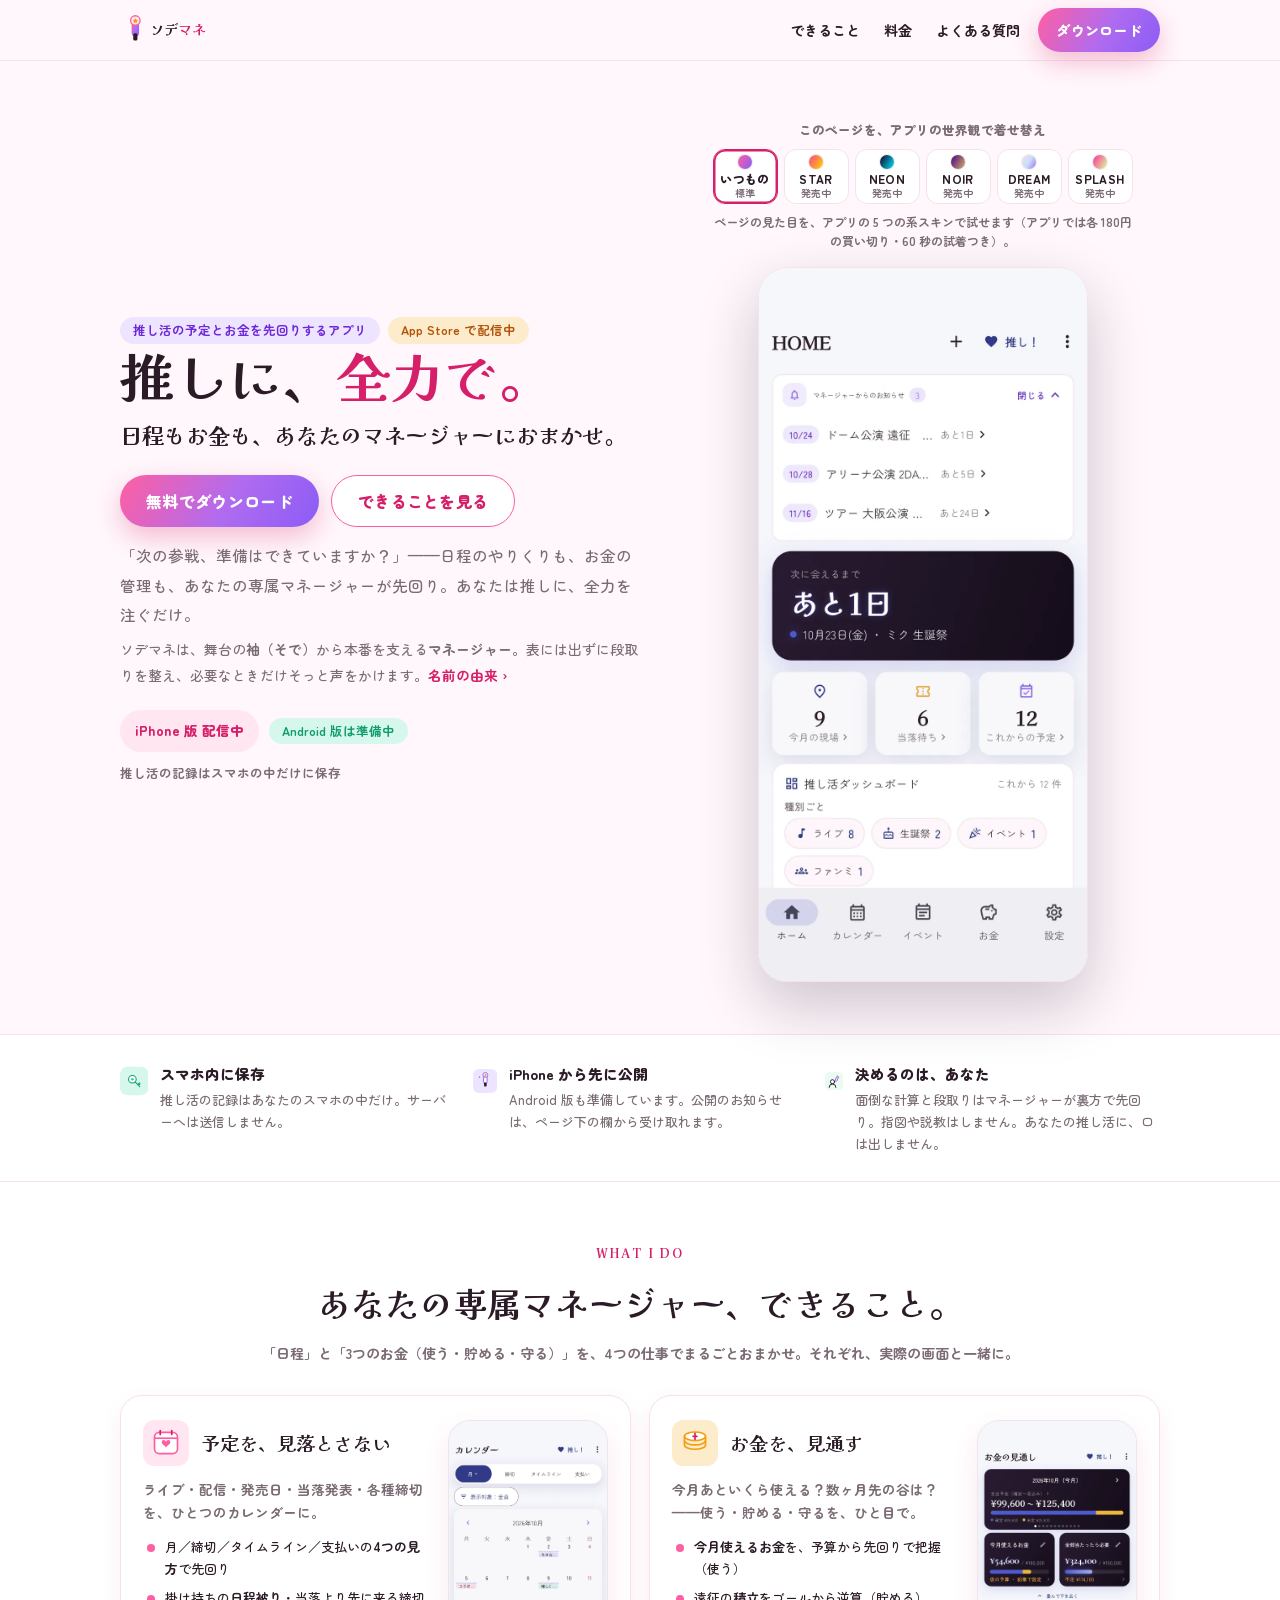
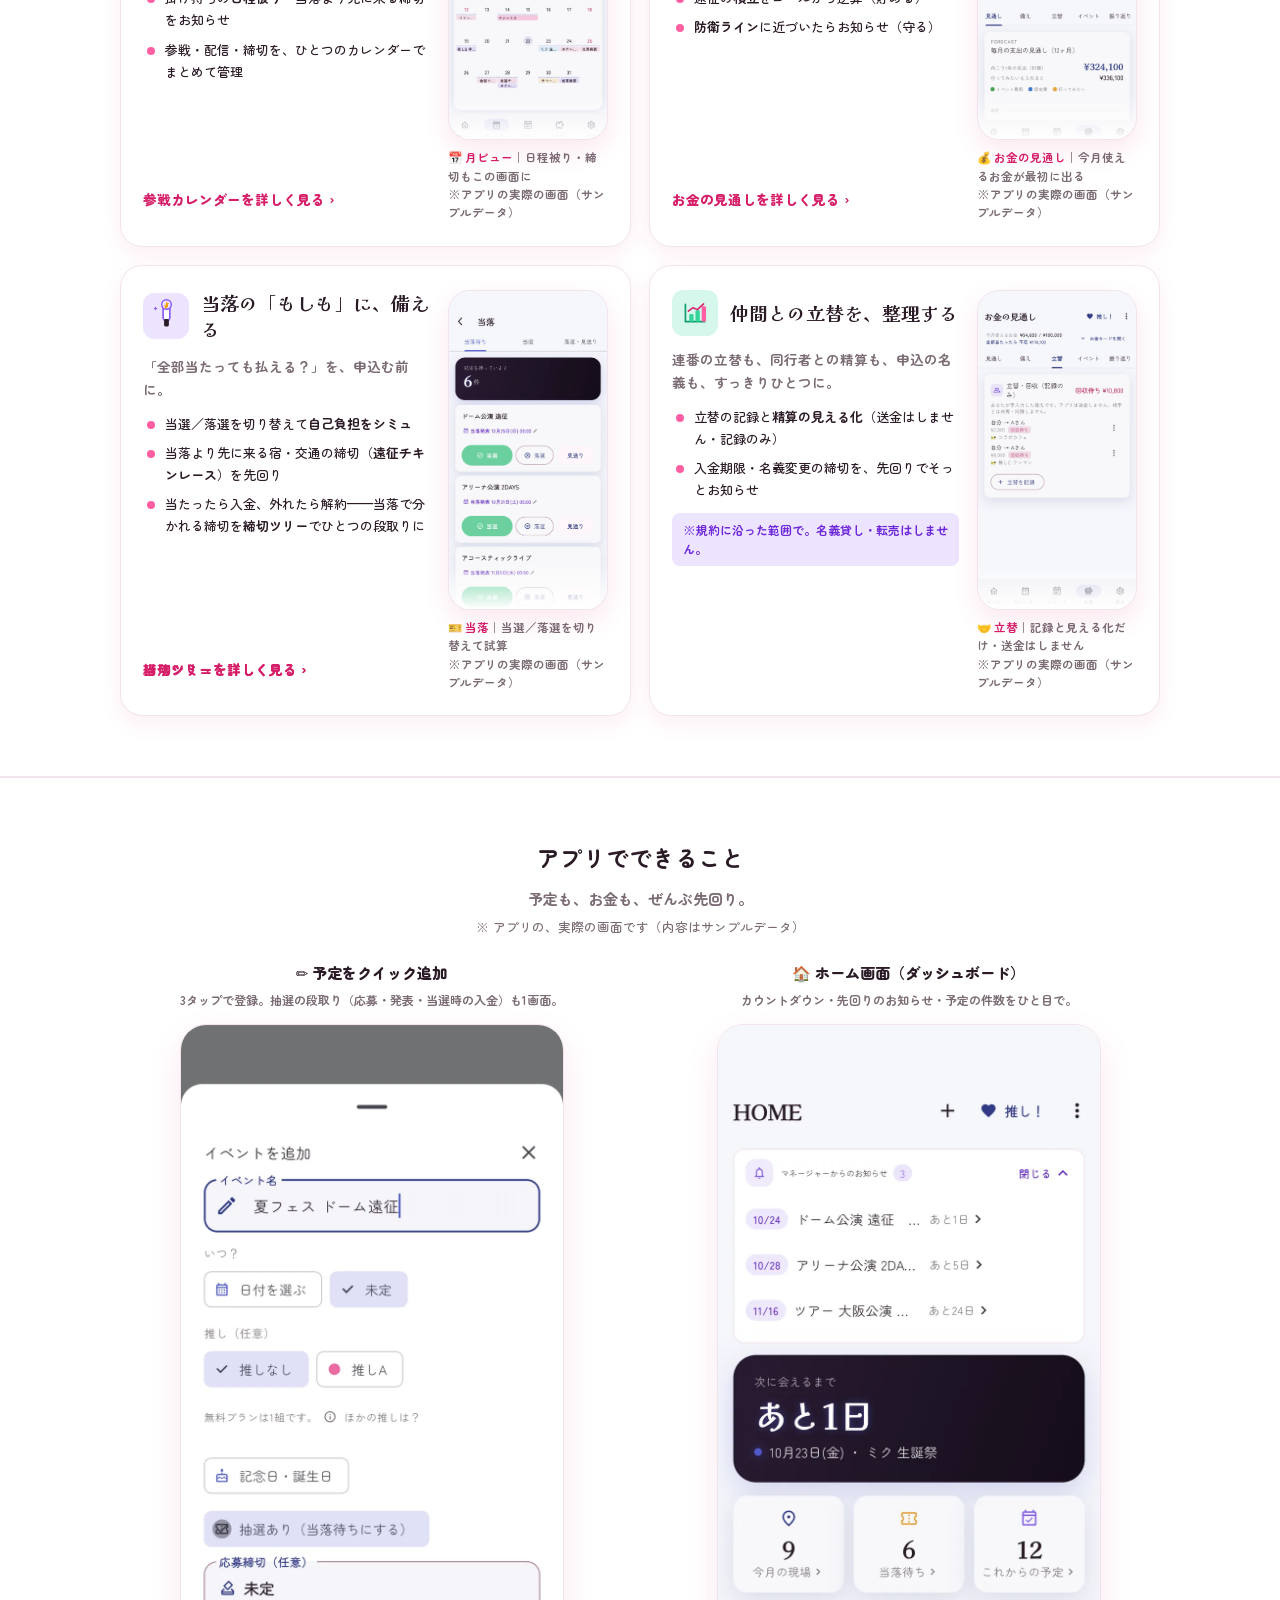
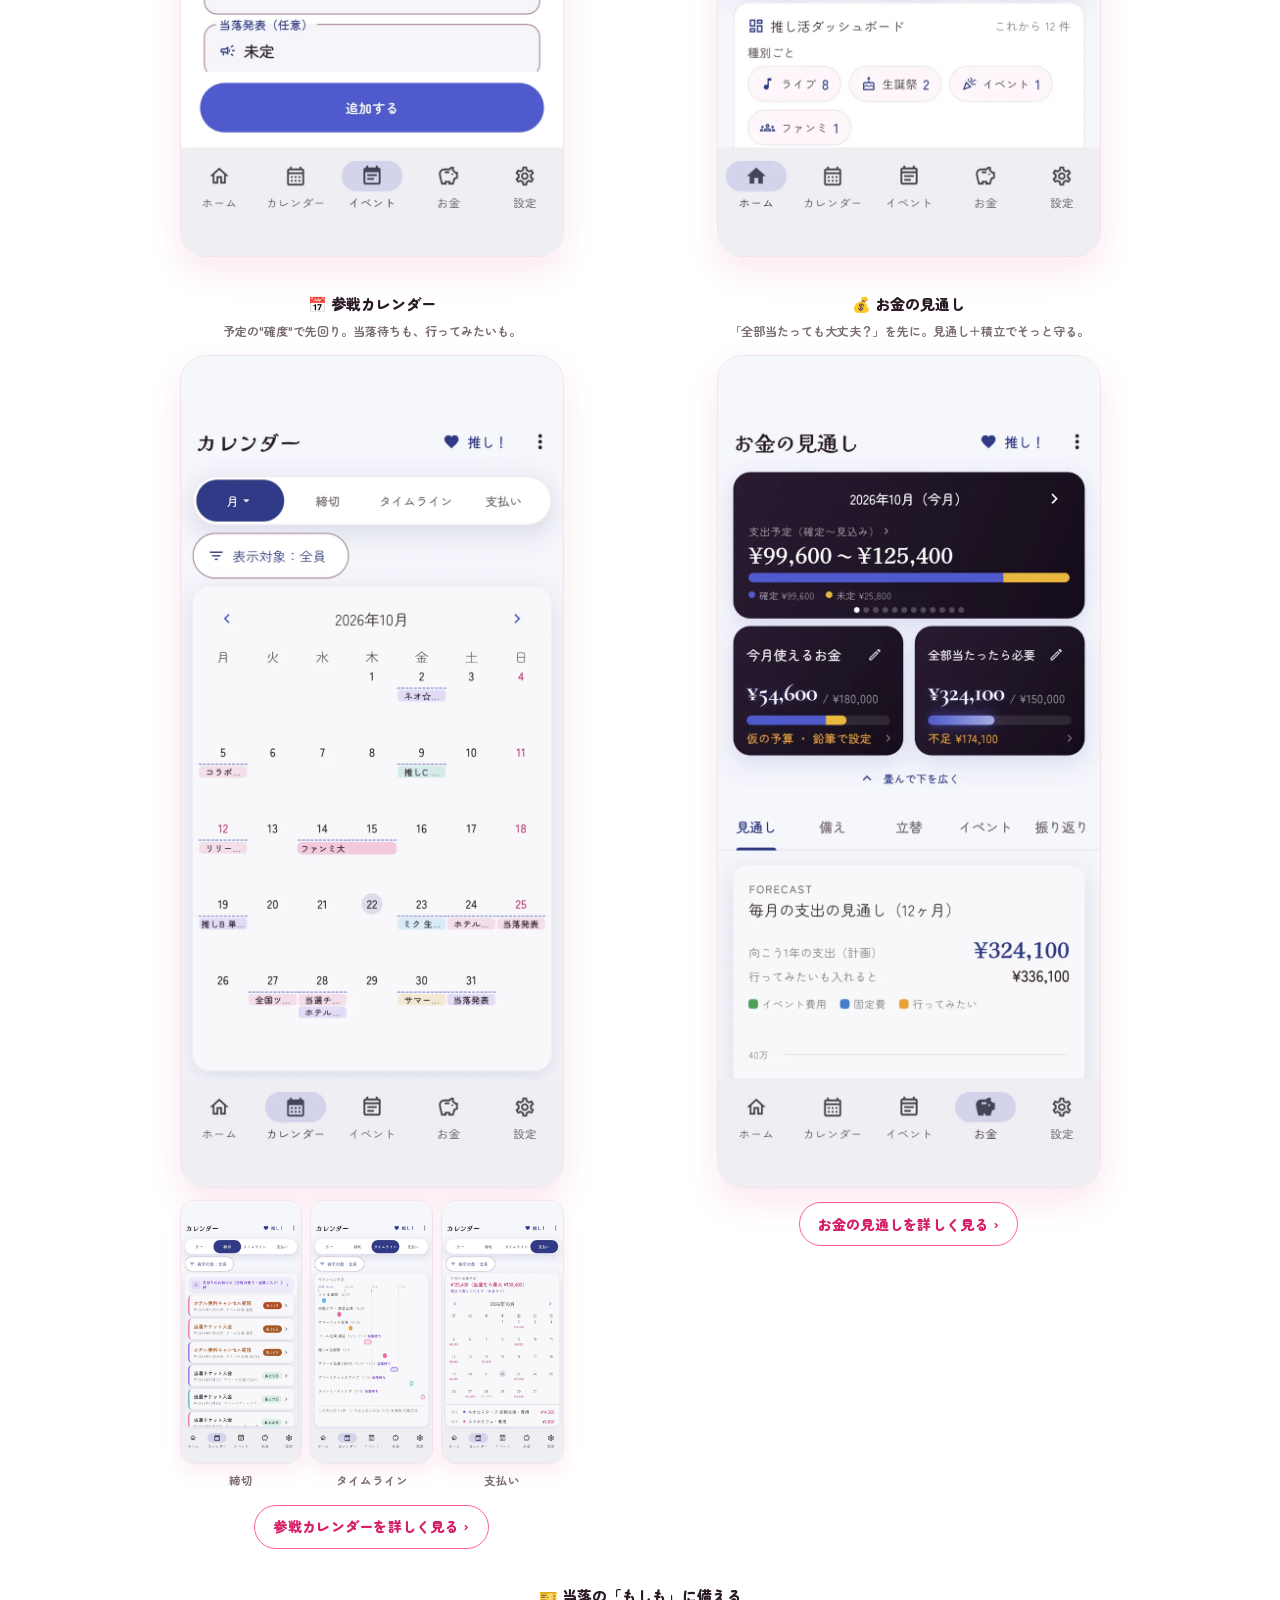
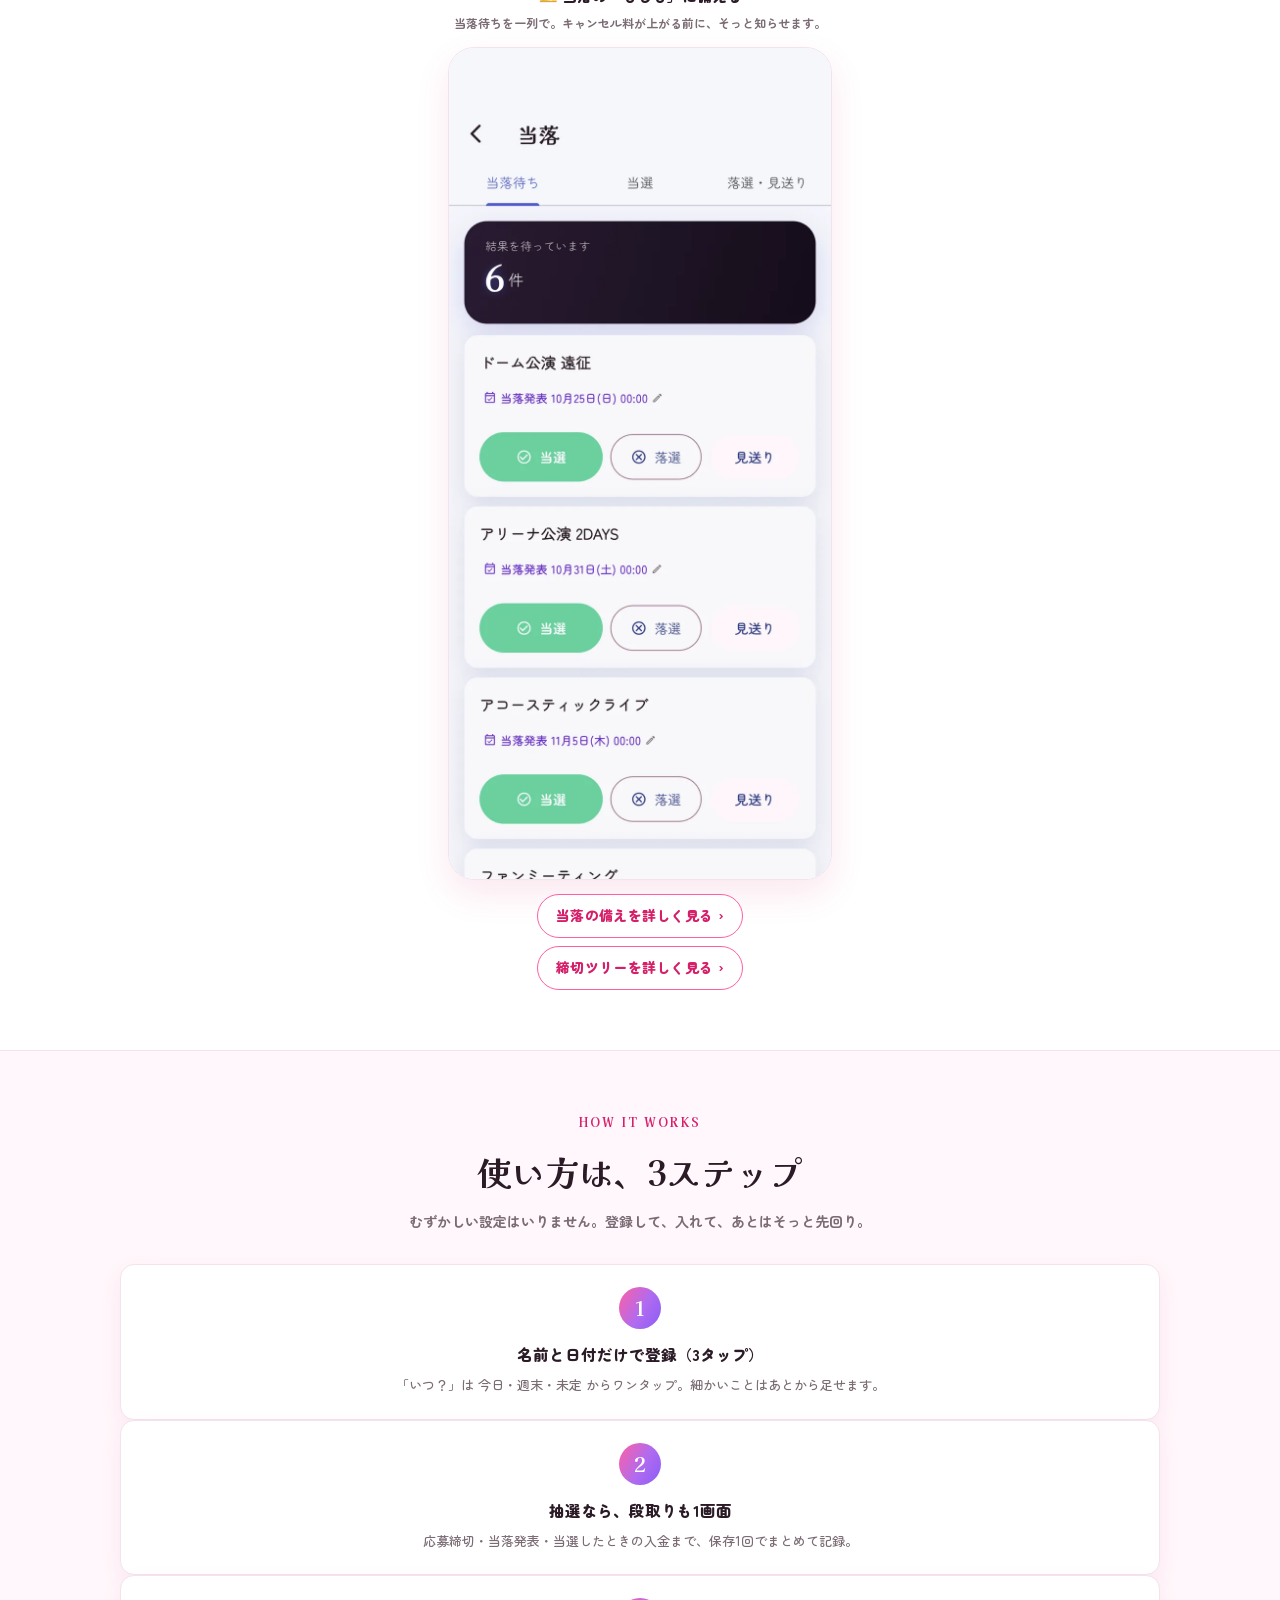
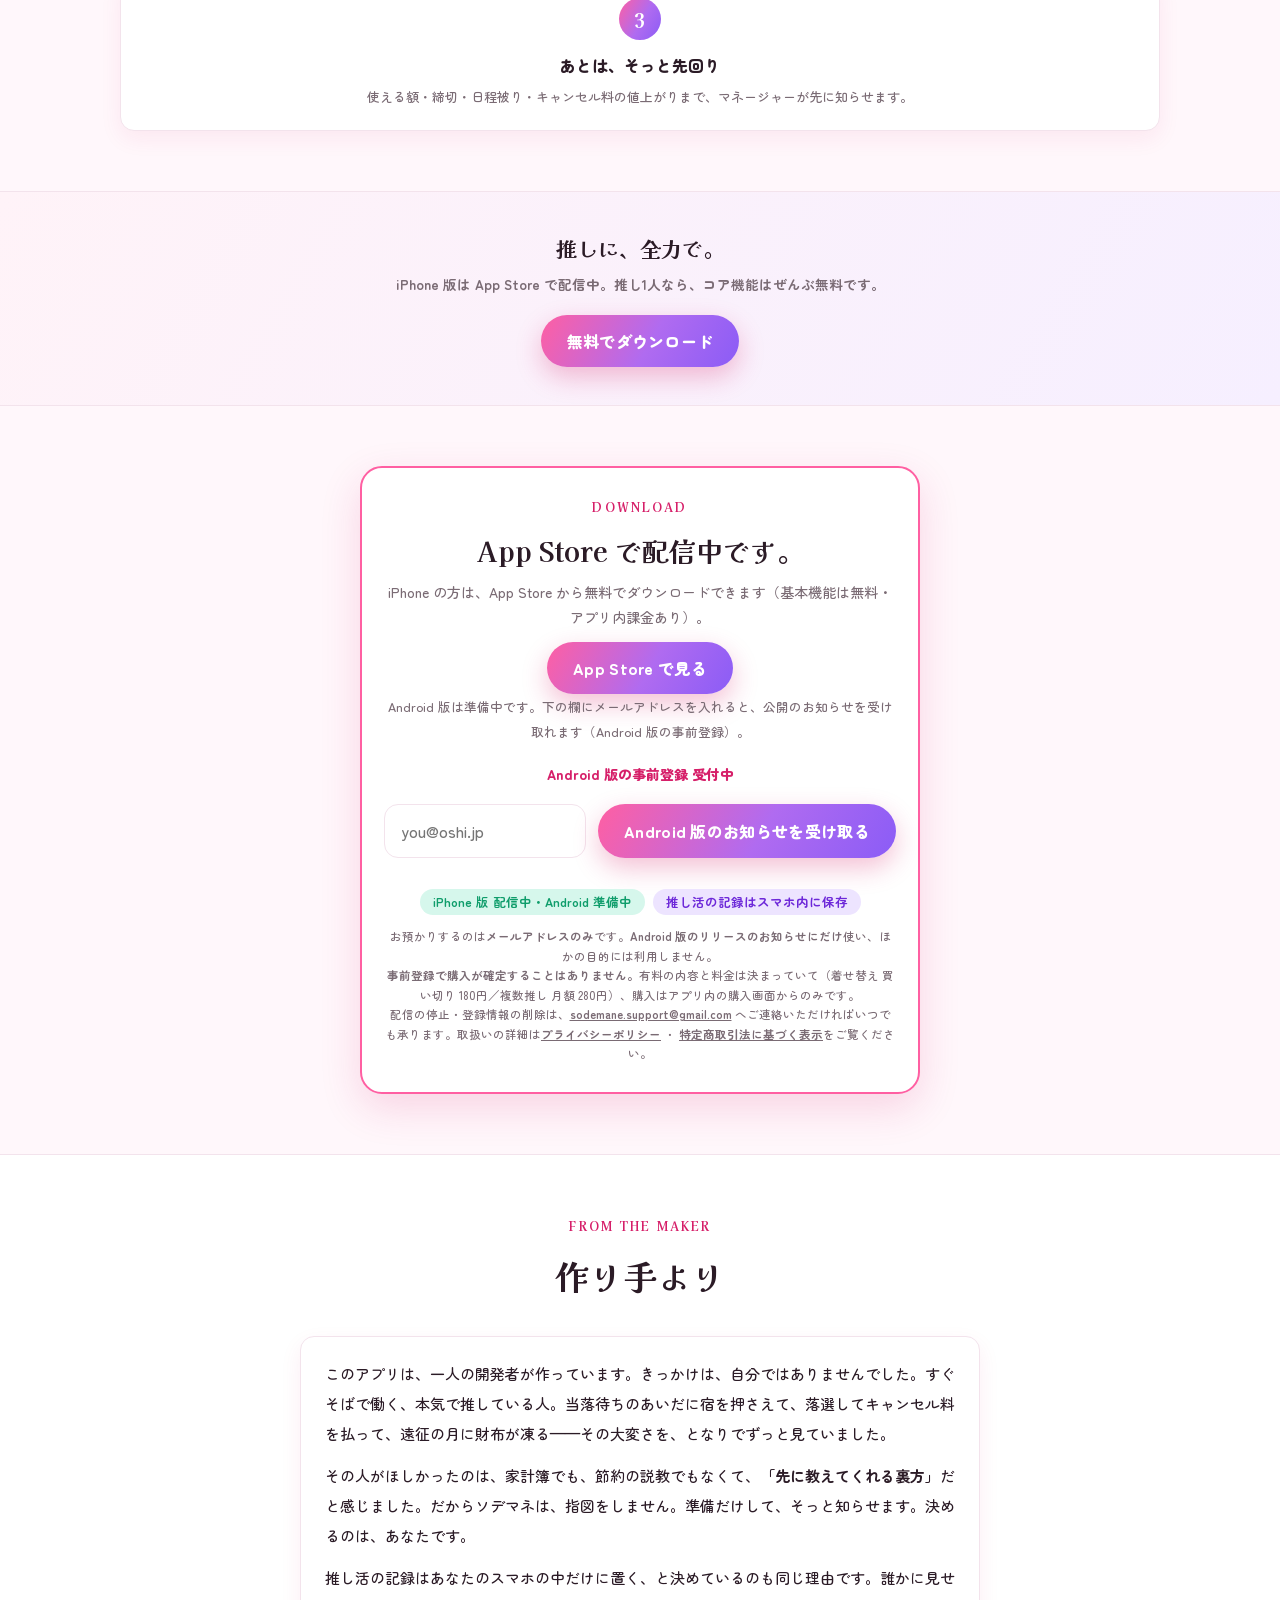
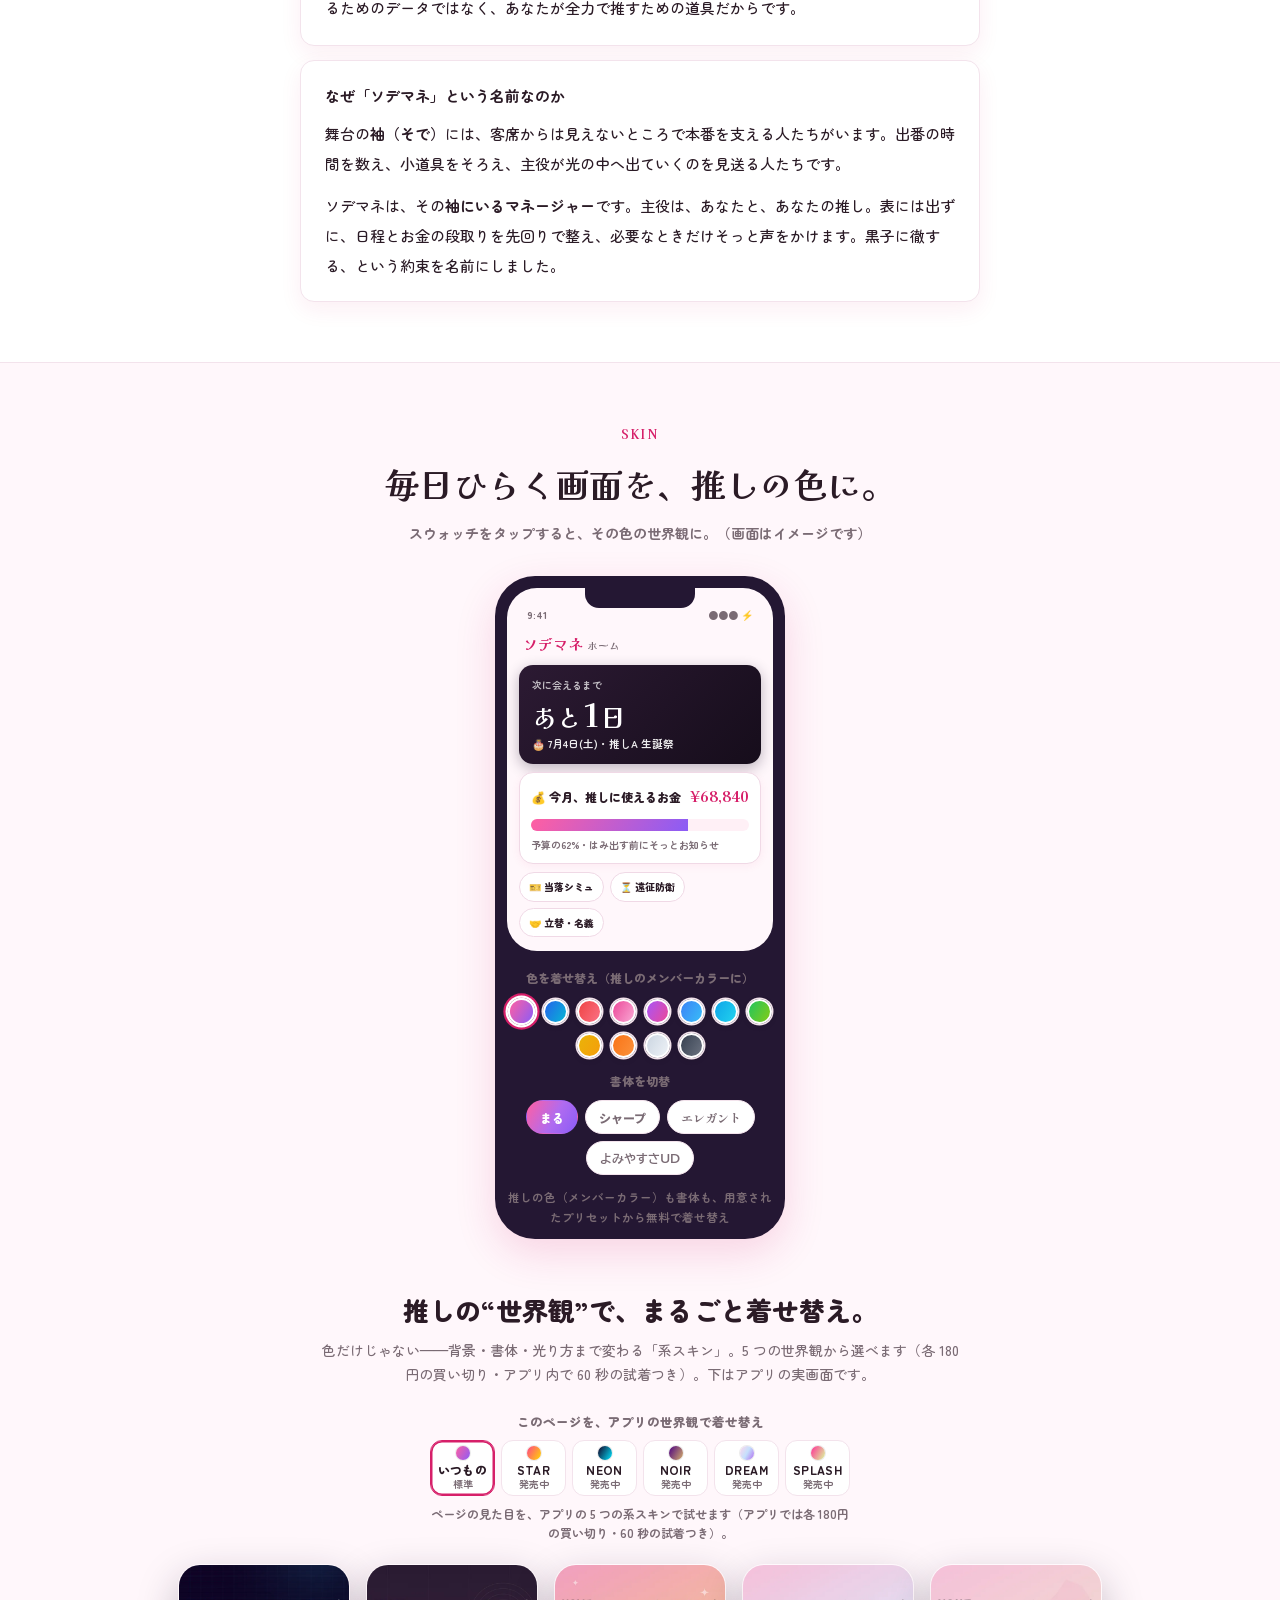
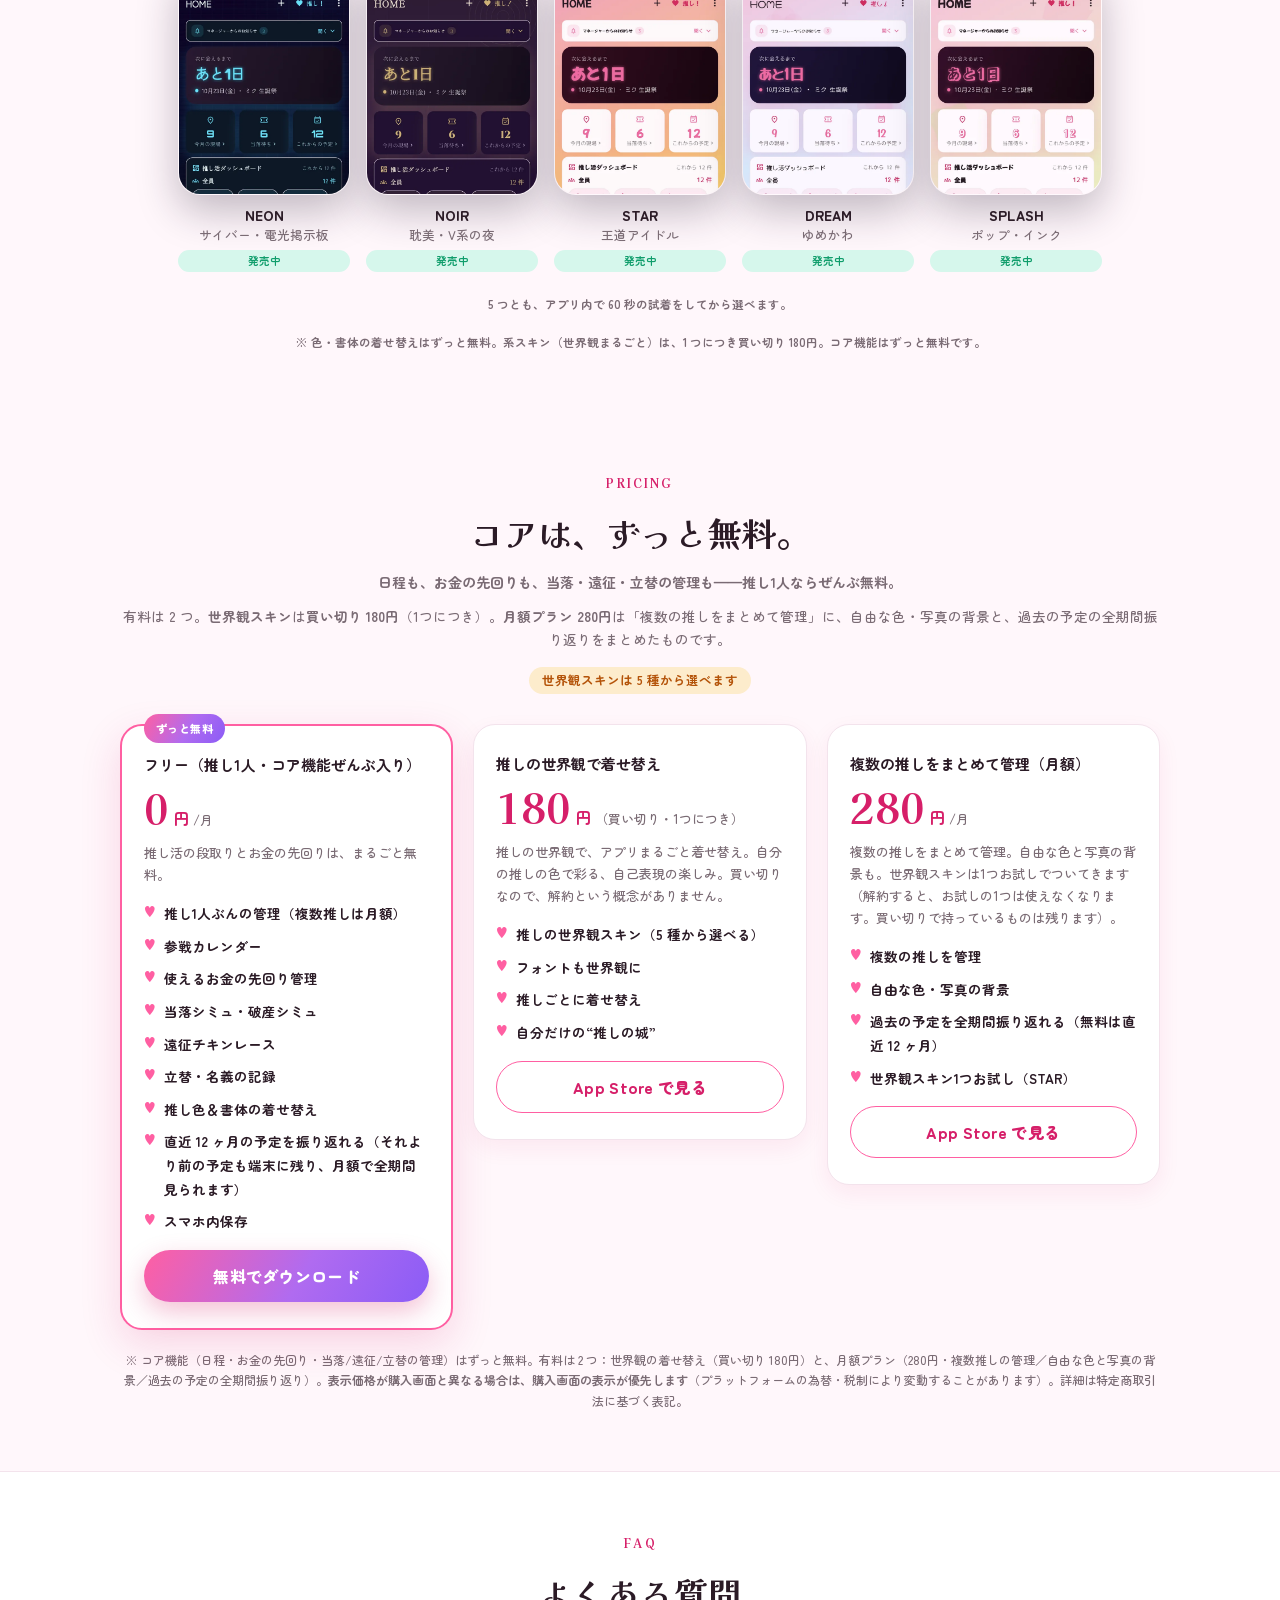
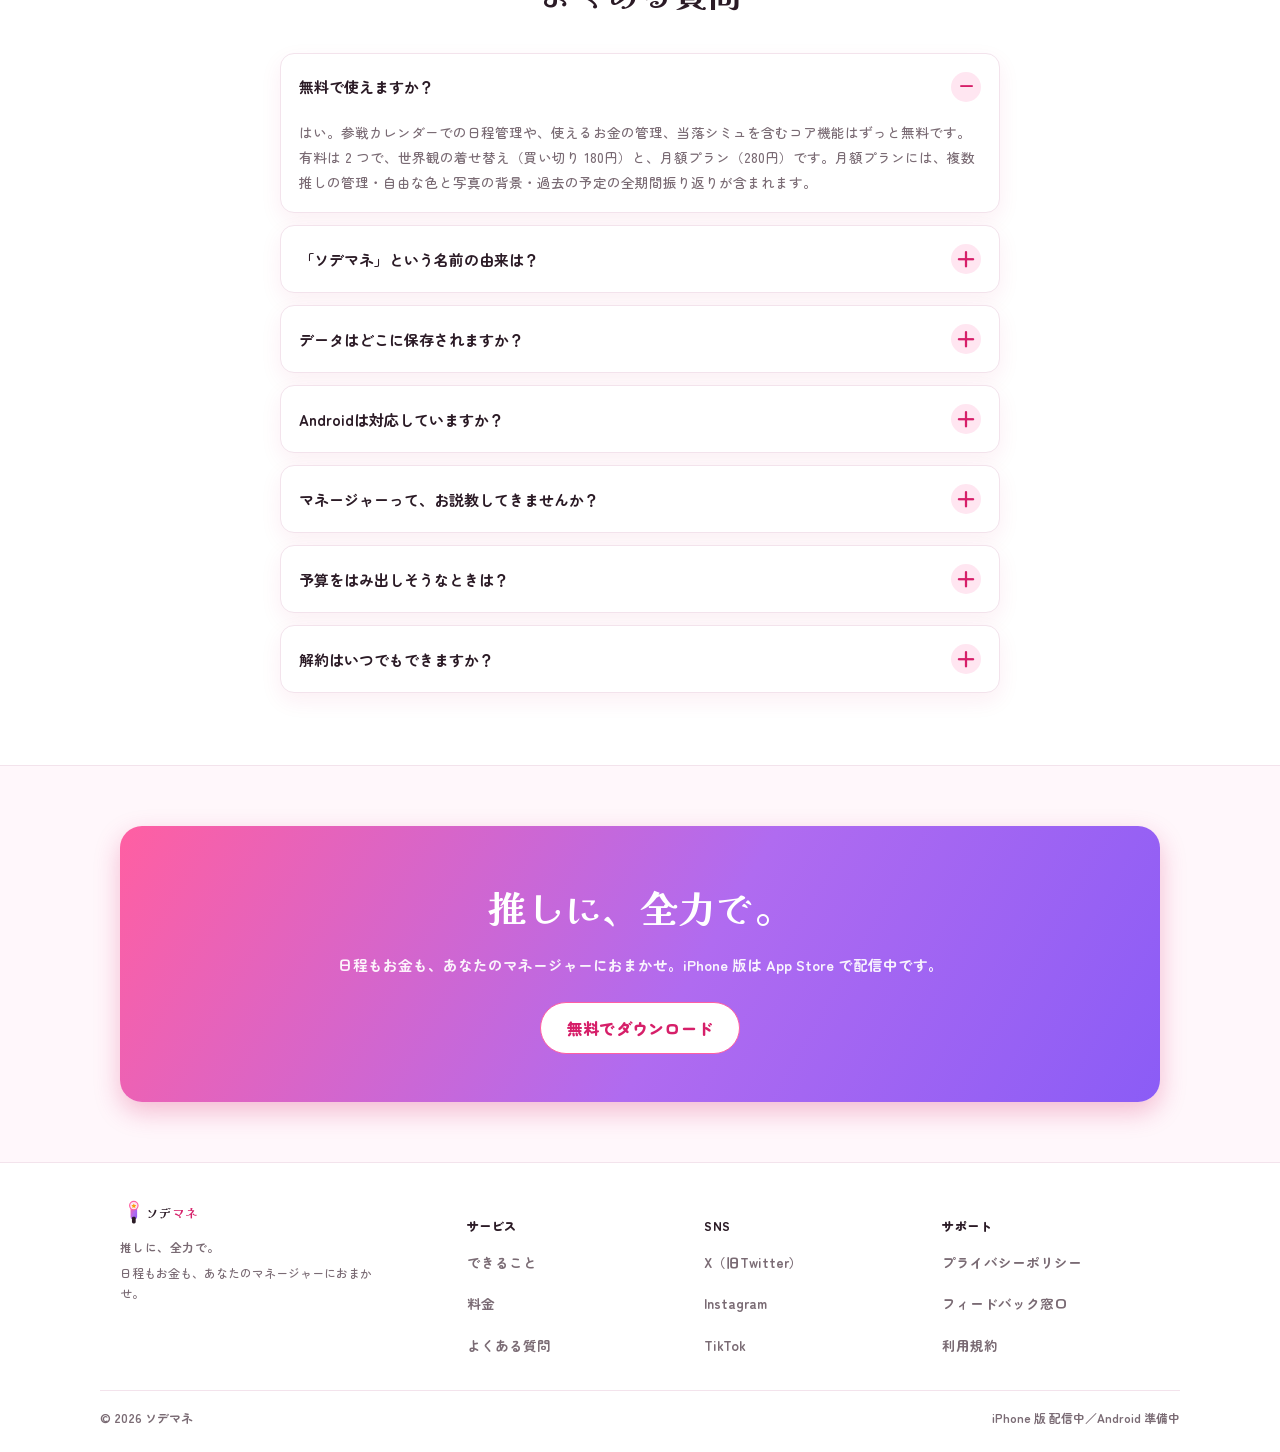
==== commit aaa36d0d: "feat(lp): 系スキン5種の発売に合わせて KEI_ON_SALE を true に（アプリ 1.1.0 公開） C11 の段階公開の規則を解除。月額で使える系は STAR のお試しだけ、を規則" ====
--- a/index.html
+++ b/index.html
@@ -1129,7 +1129,7 @@
     // アプリ 1.1.0（5 種とも買い切り・60 秒の試着）の公開日に true へ。true にすると、バッジは 5 種とも「発売中」、
     // 「順次公開」系の文は data-sale-text の文（5 つから選べる・各 180円の買い切り）に置き換わる。
     // 確認用: localhost / 127.0.0.1 で開いたときだけ ?kei_sale=1 / ?kei_sale=0 で上書きできる（本番では効かない）。
-    KEI_ON_SALE: false
+    KEI_ON_SALE: true
   };
 
   /* ---- 価格は確定済み（2026-08-22）。A/B は畳んだ ----------------------------
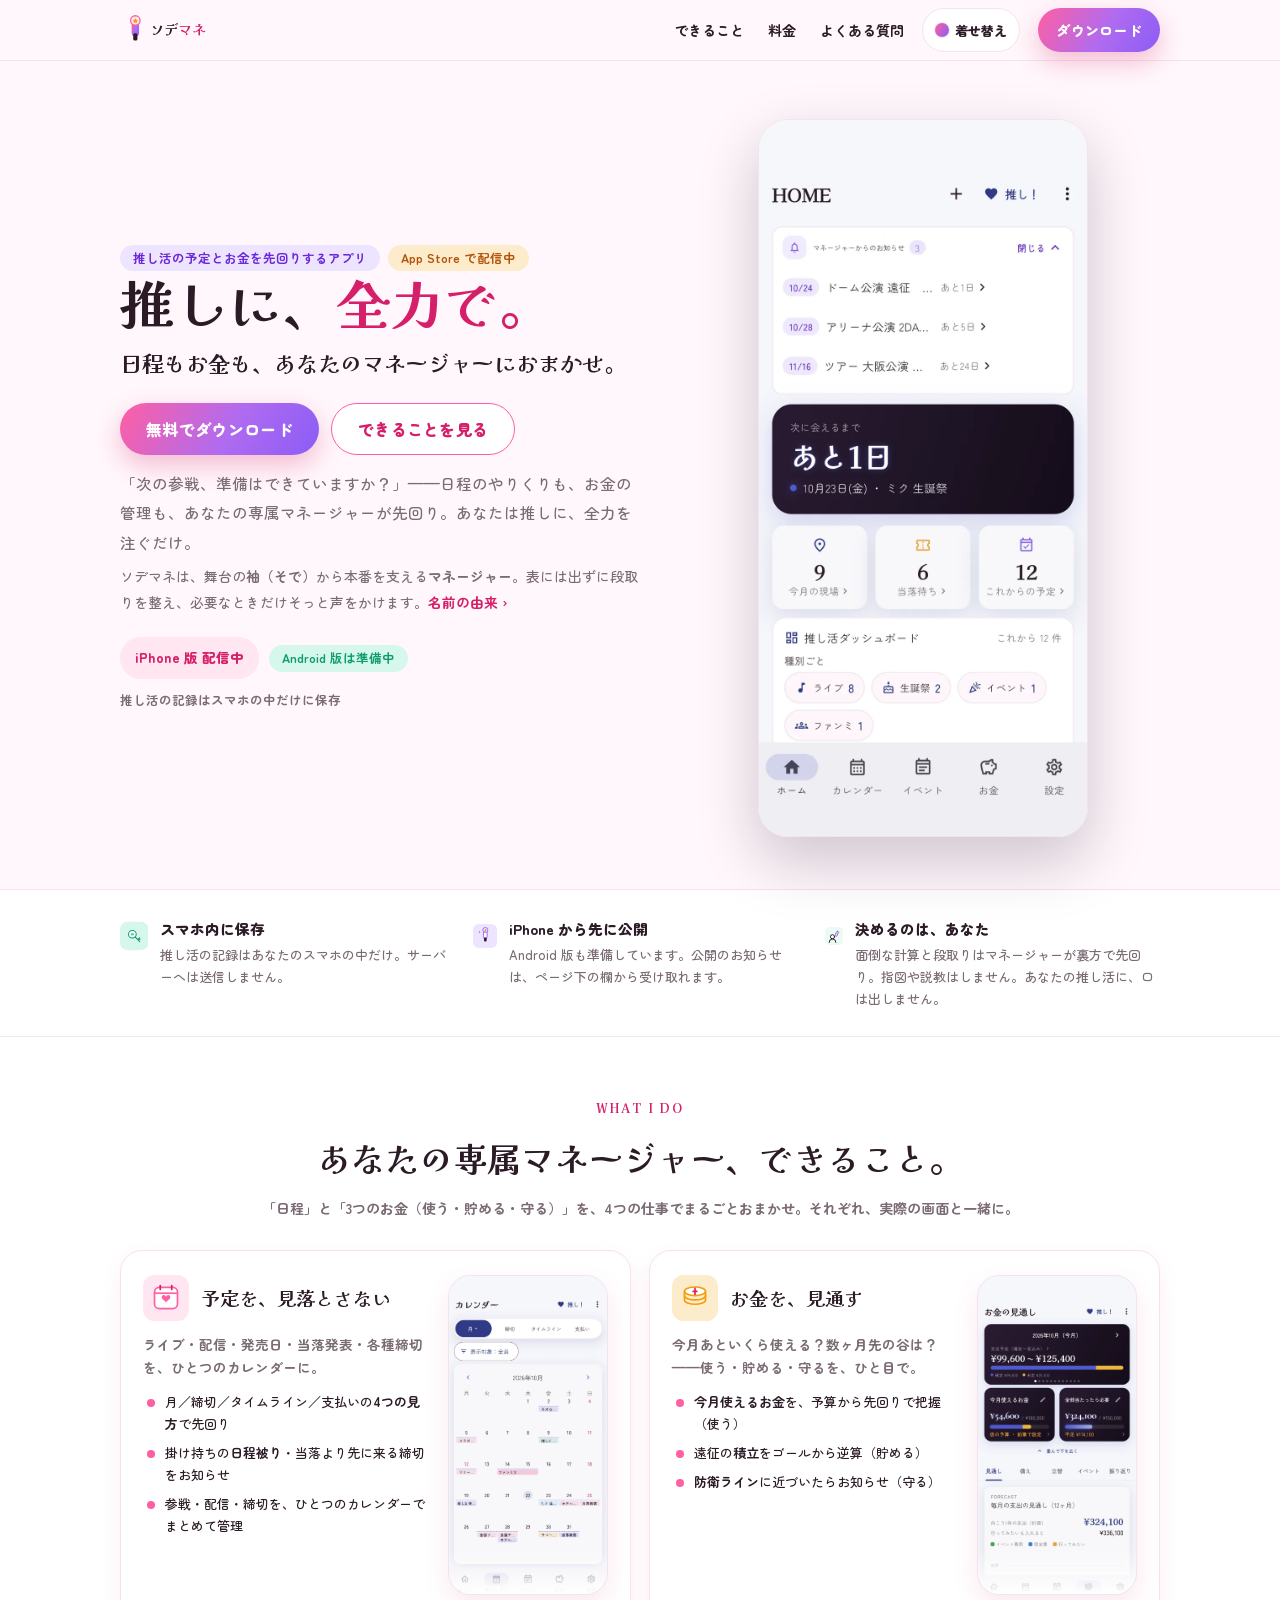
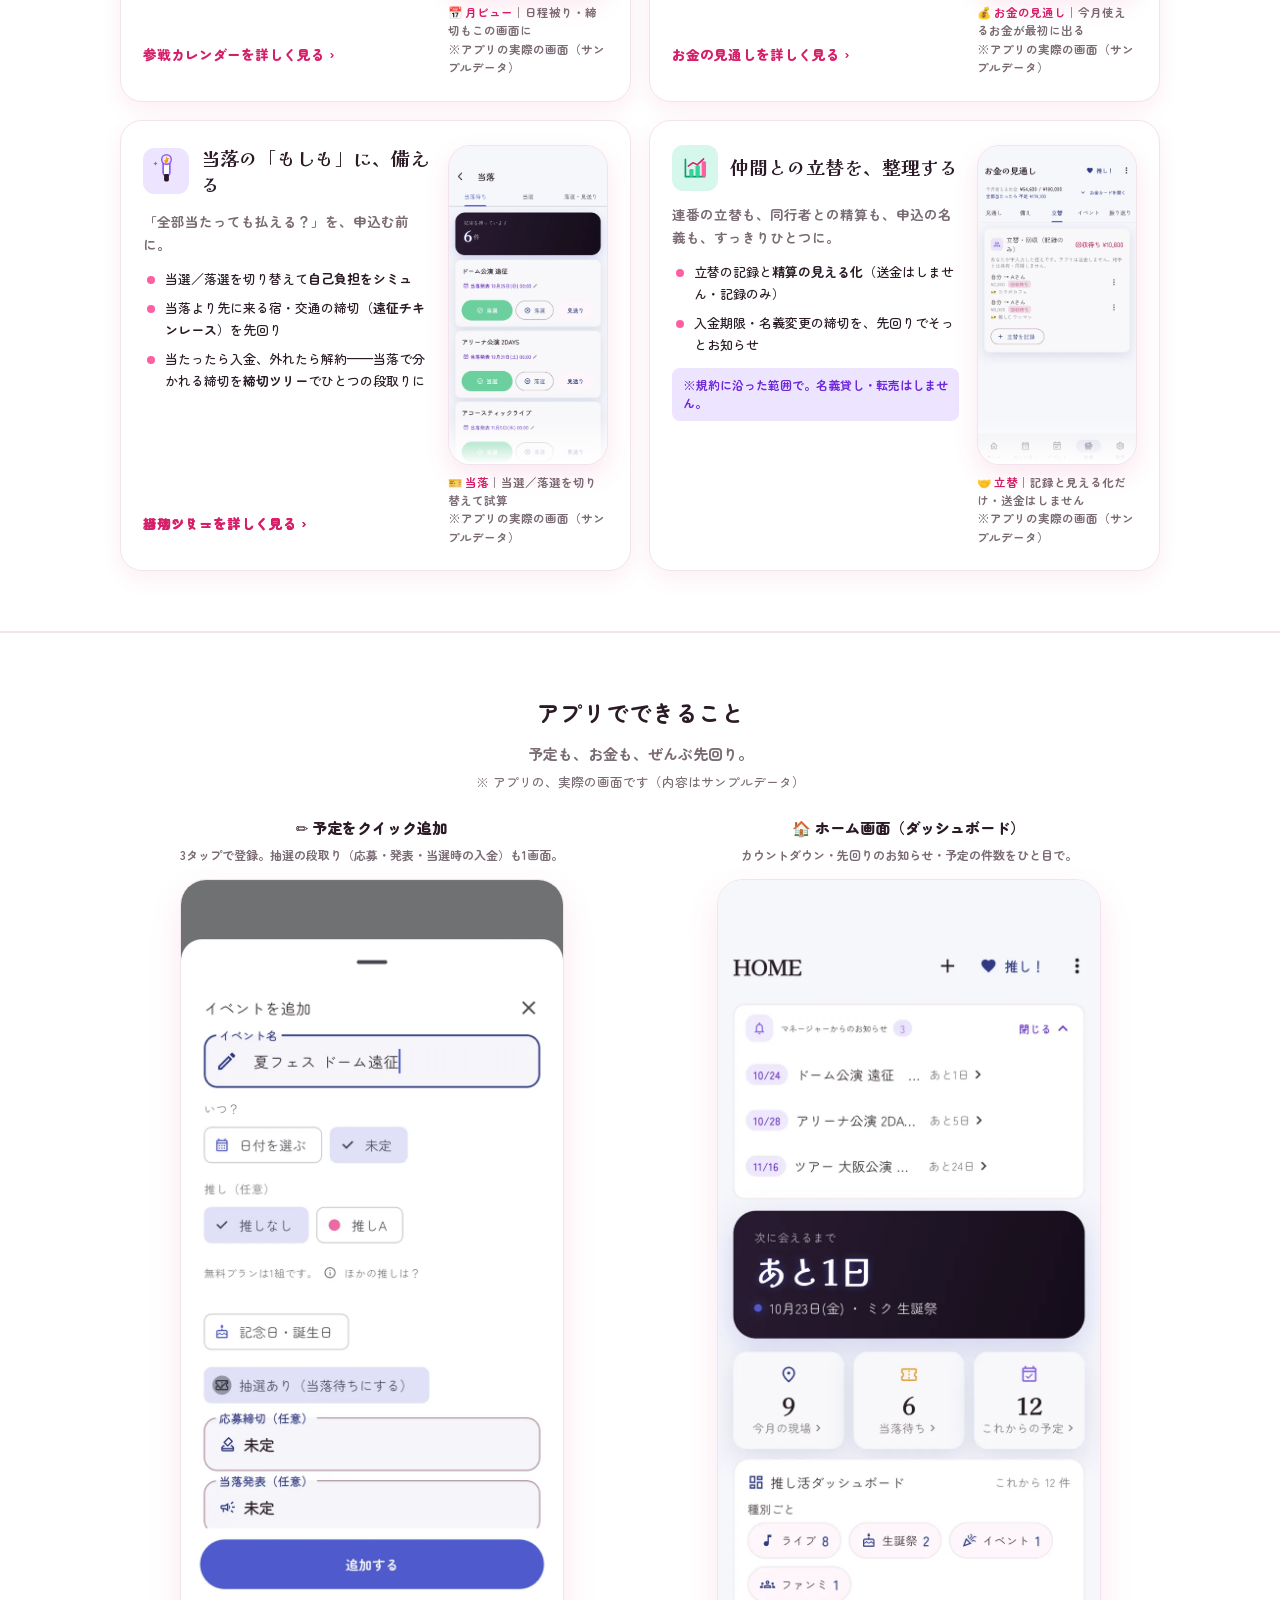
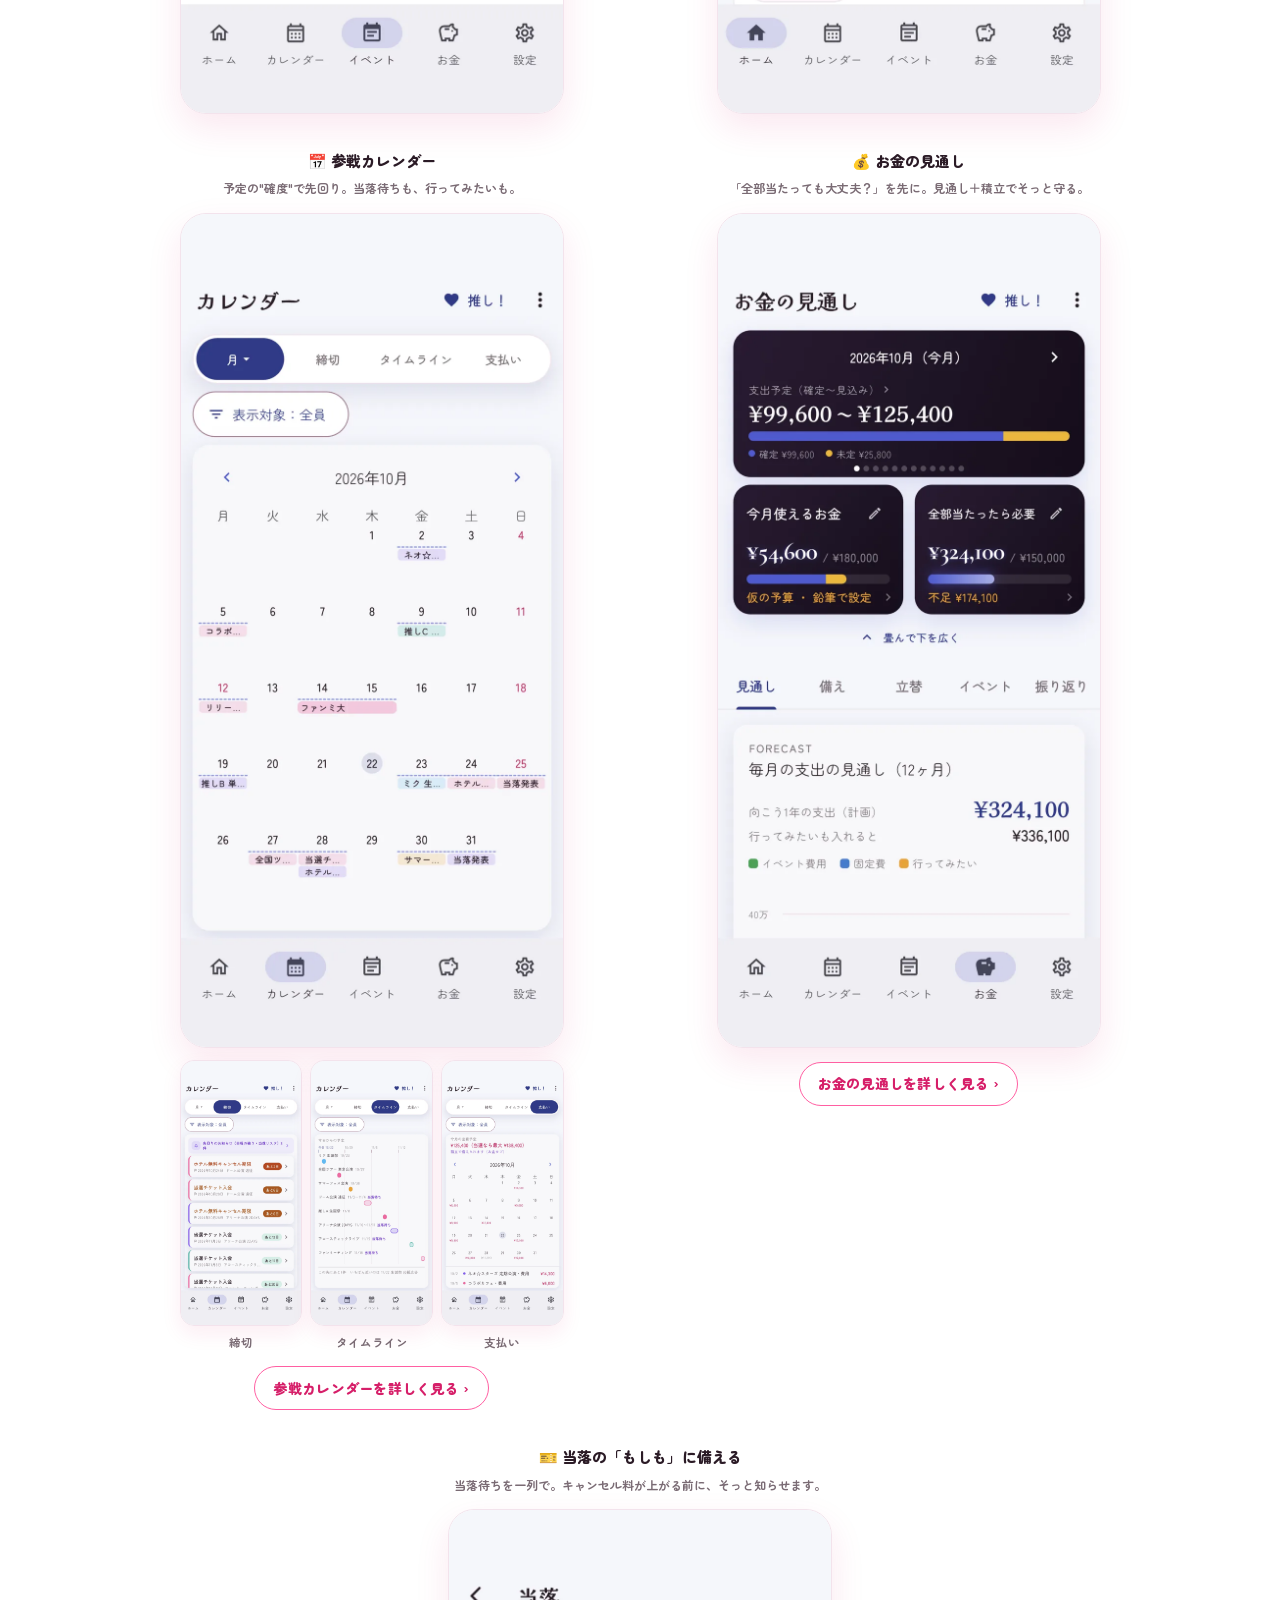
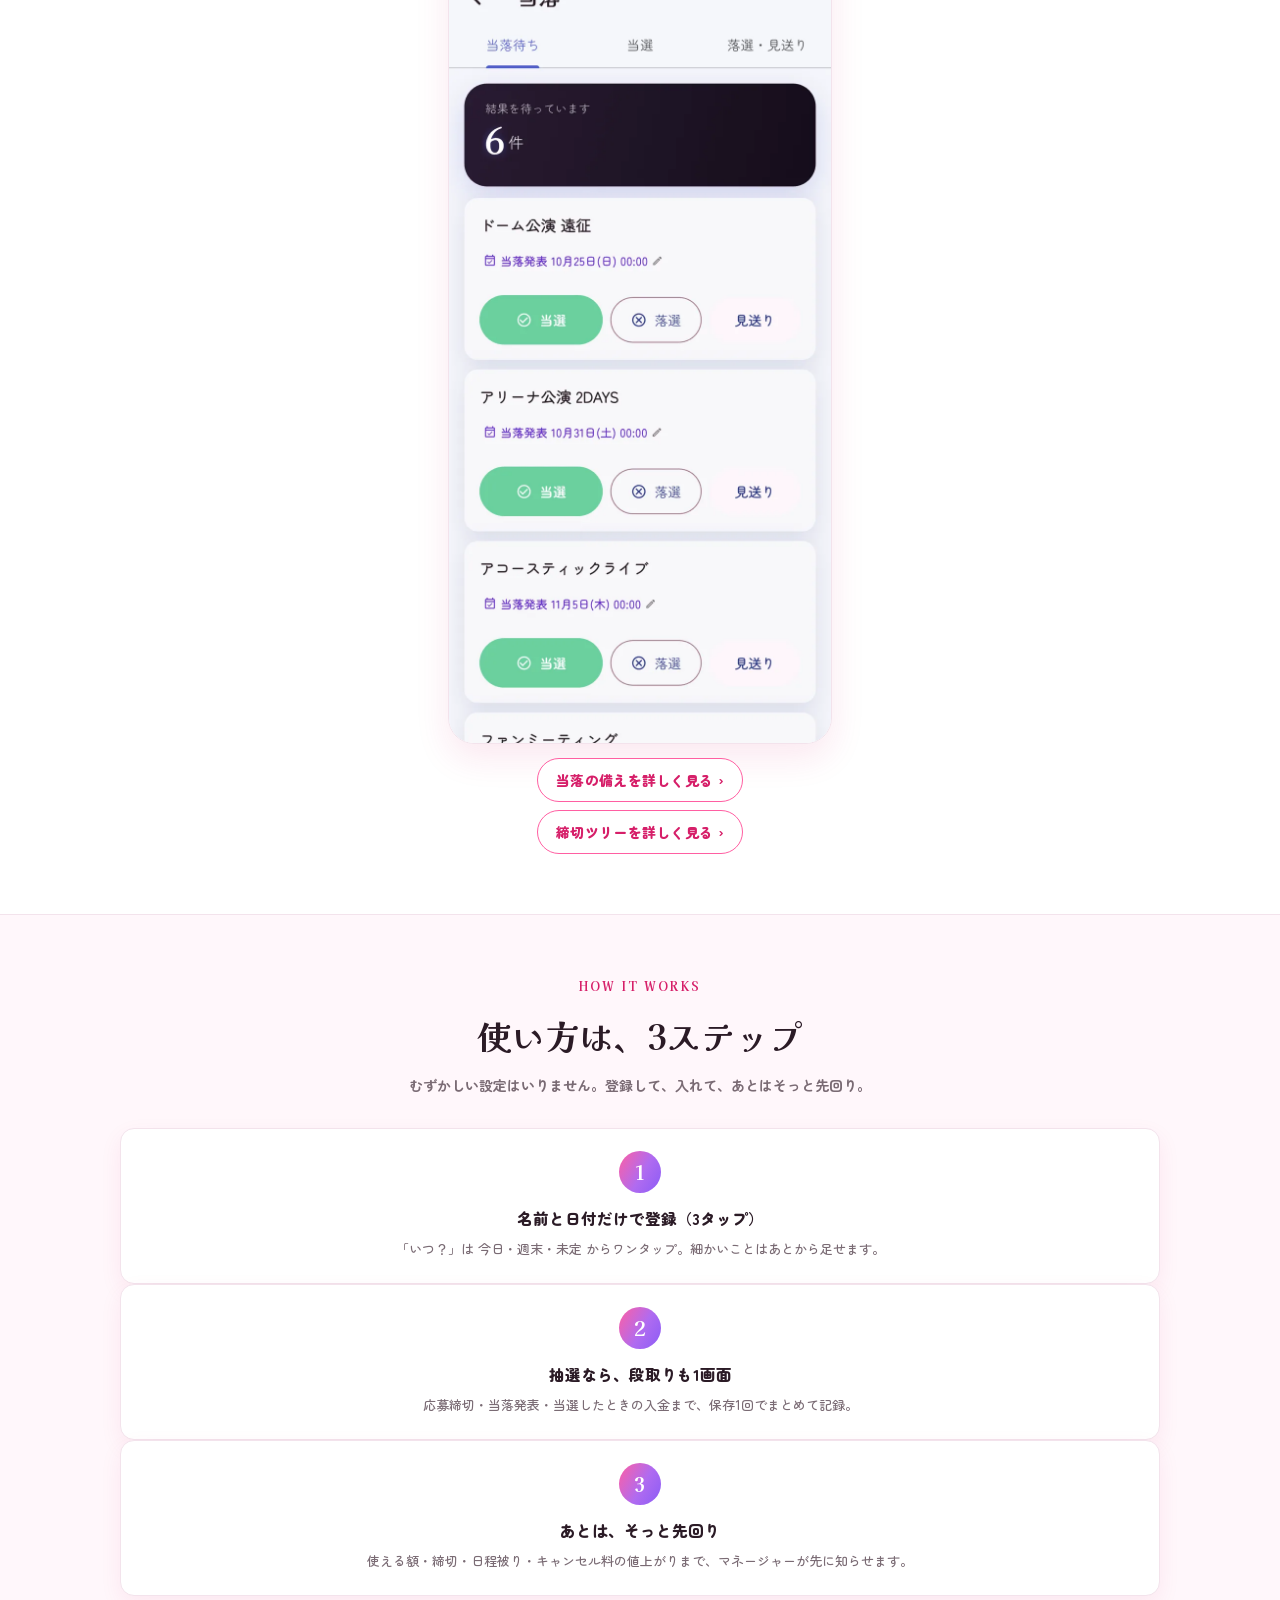
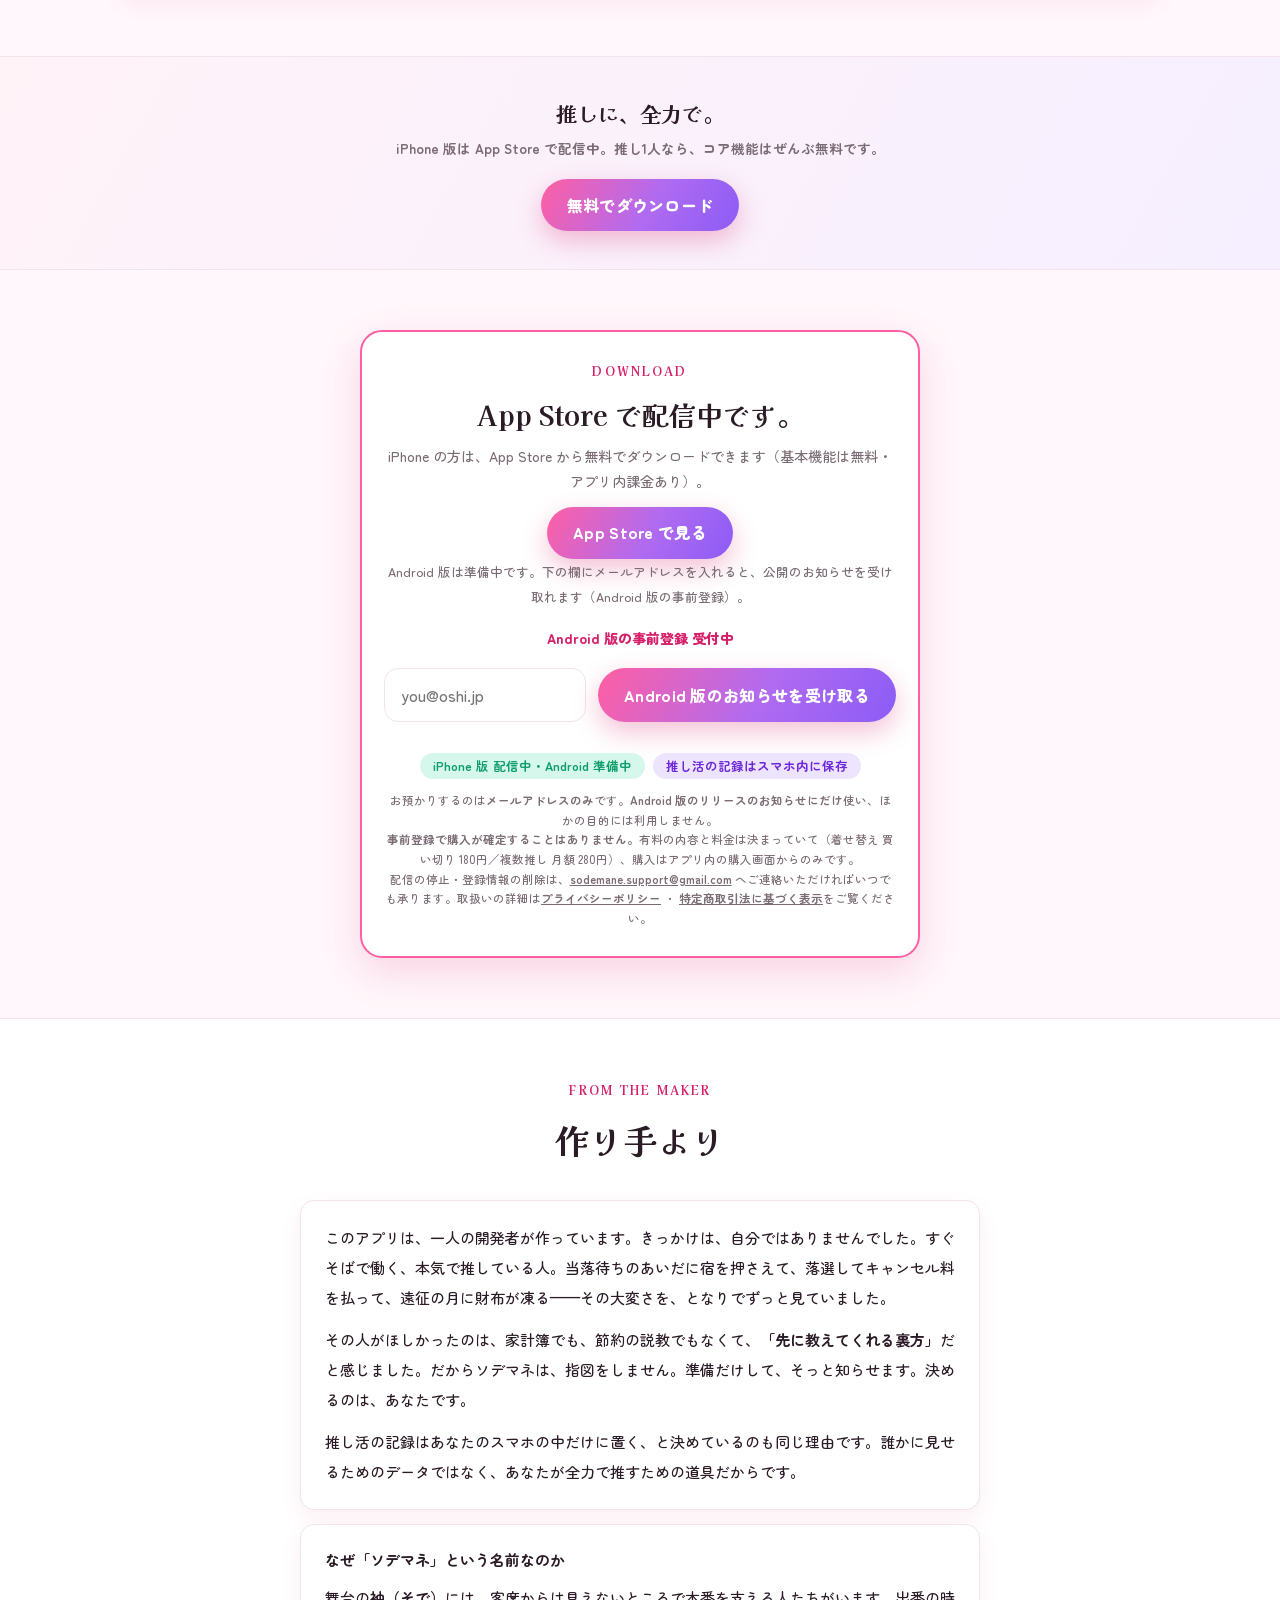
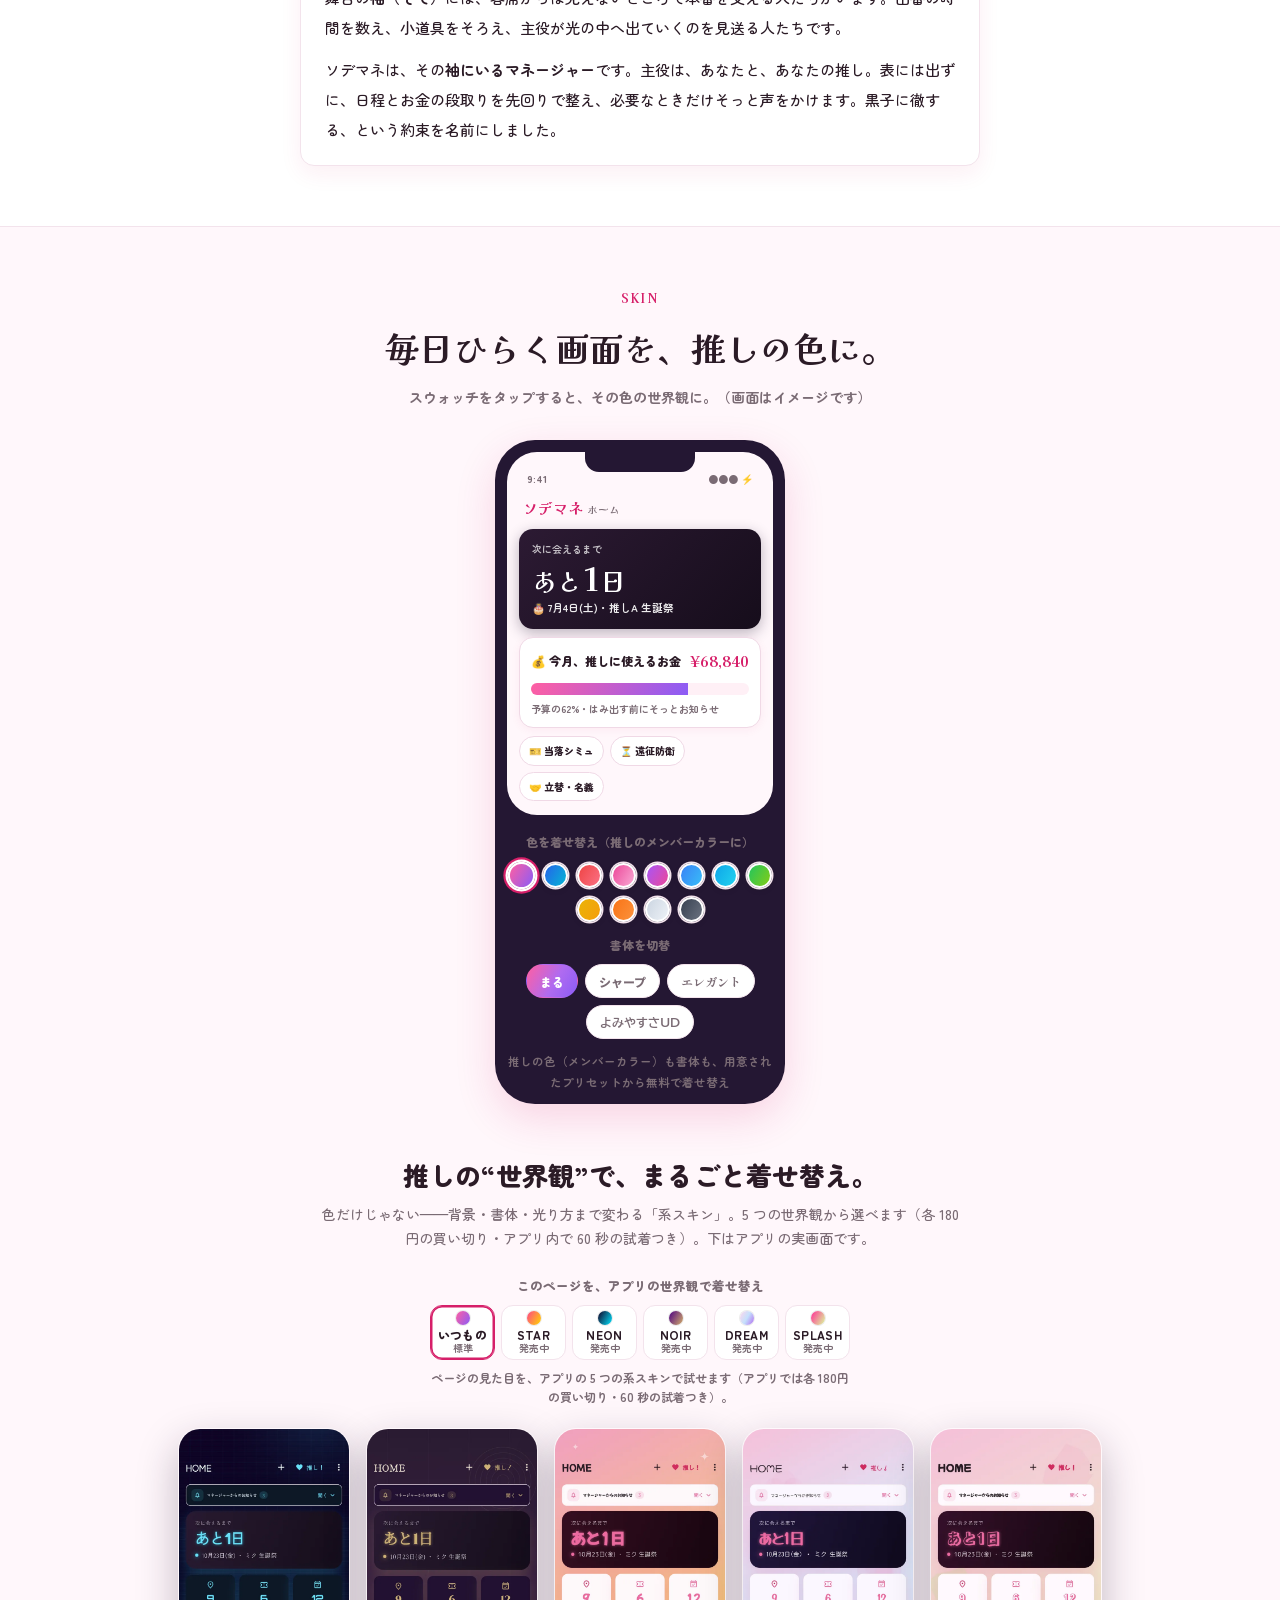
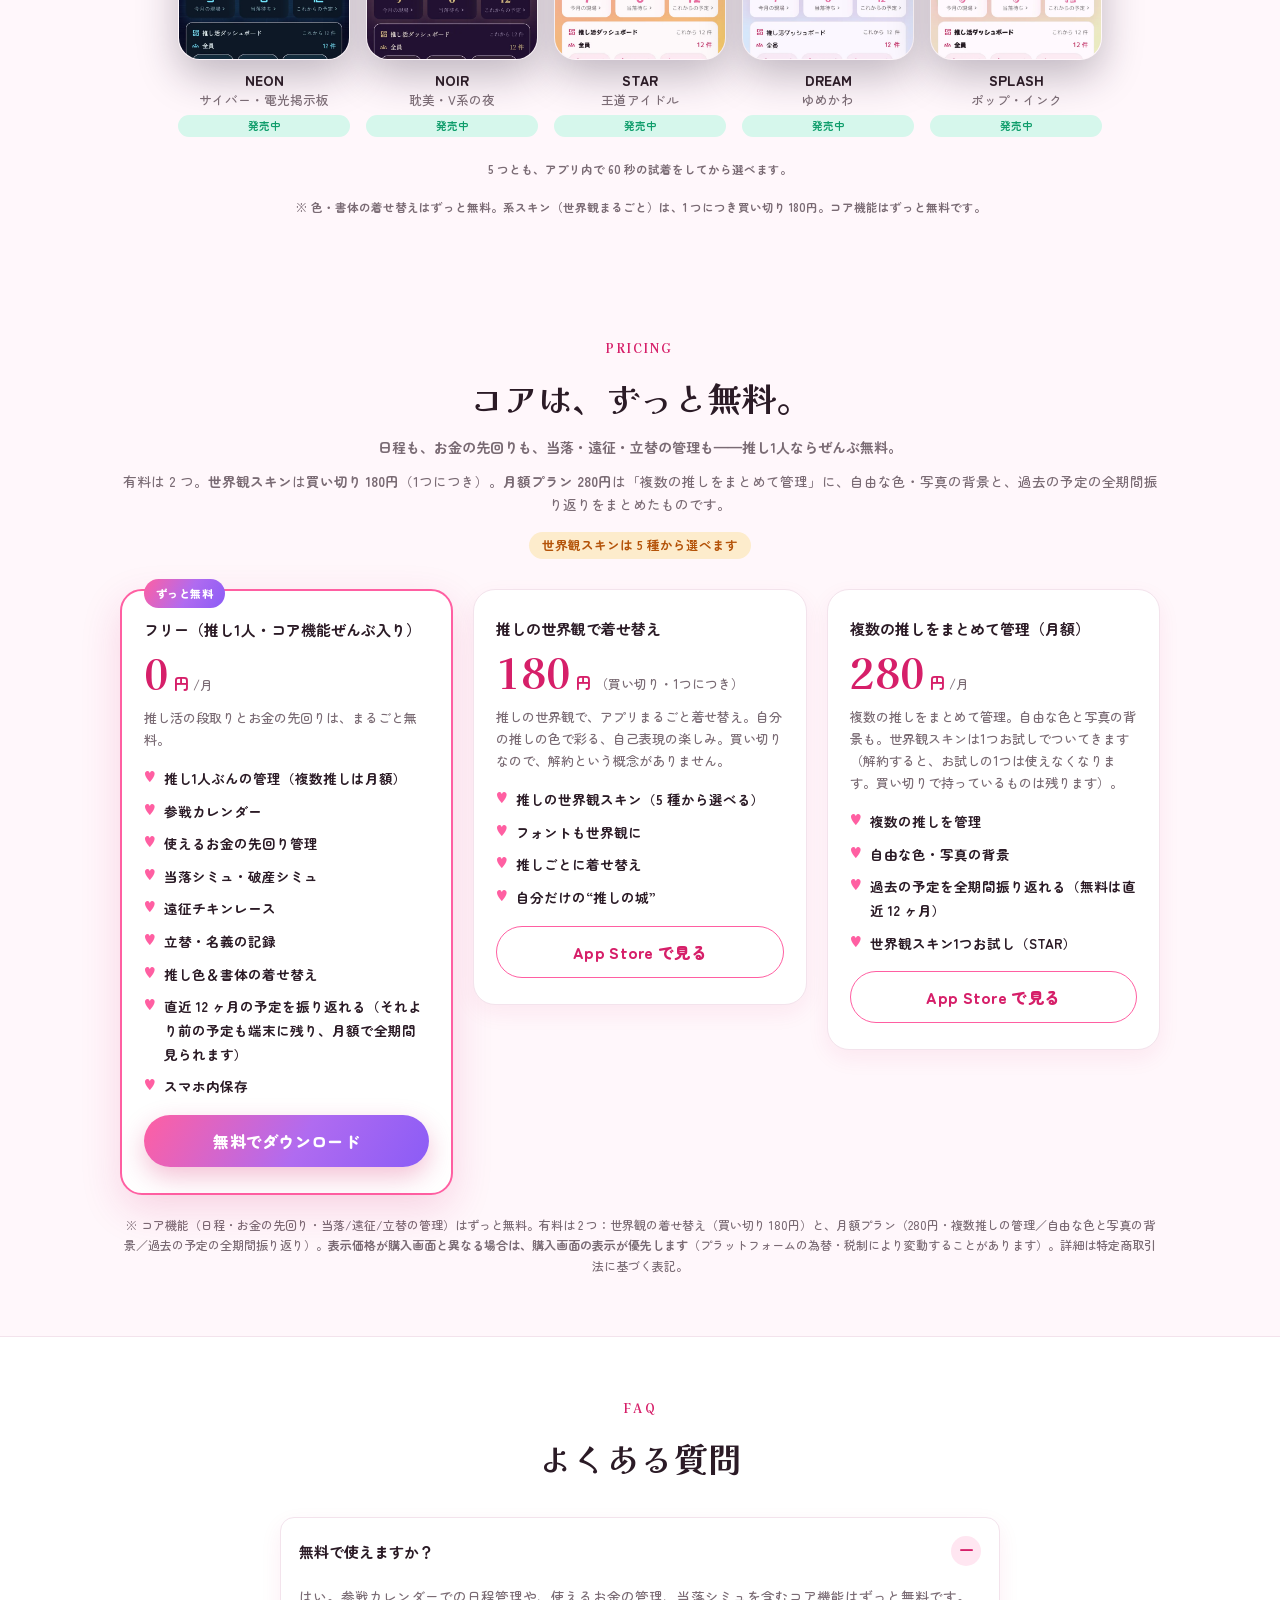
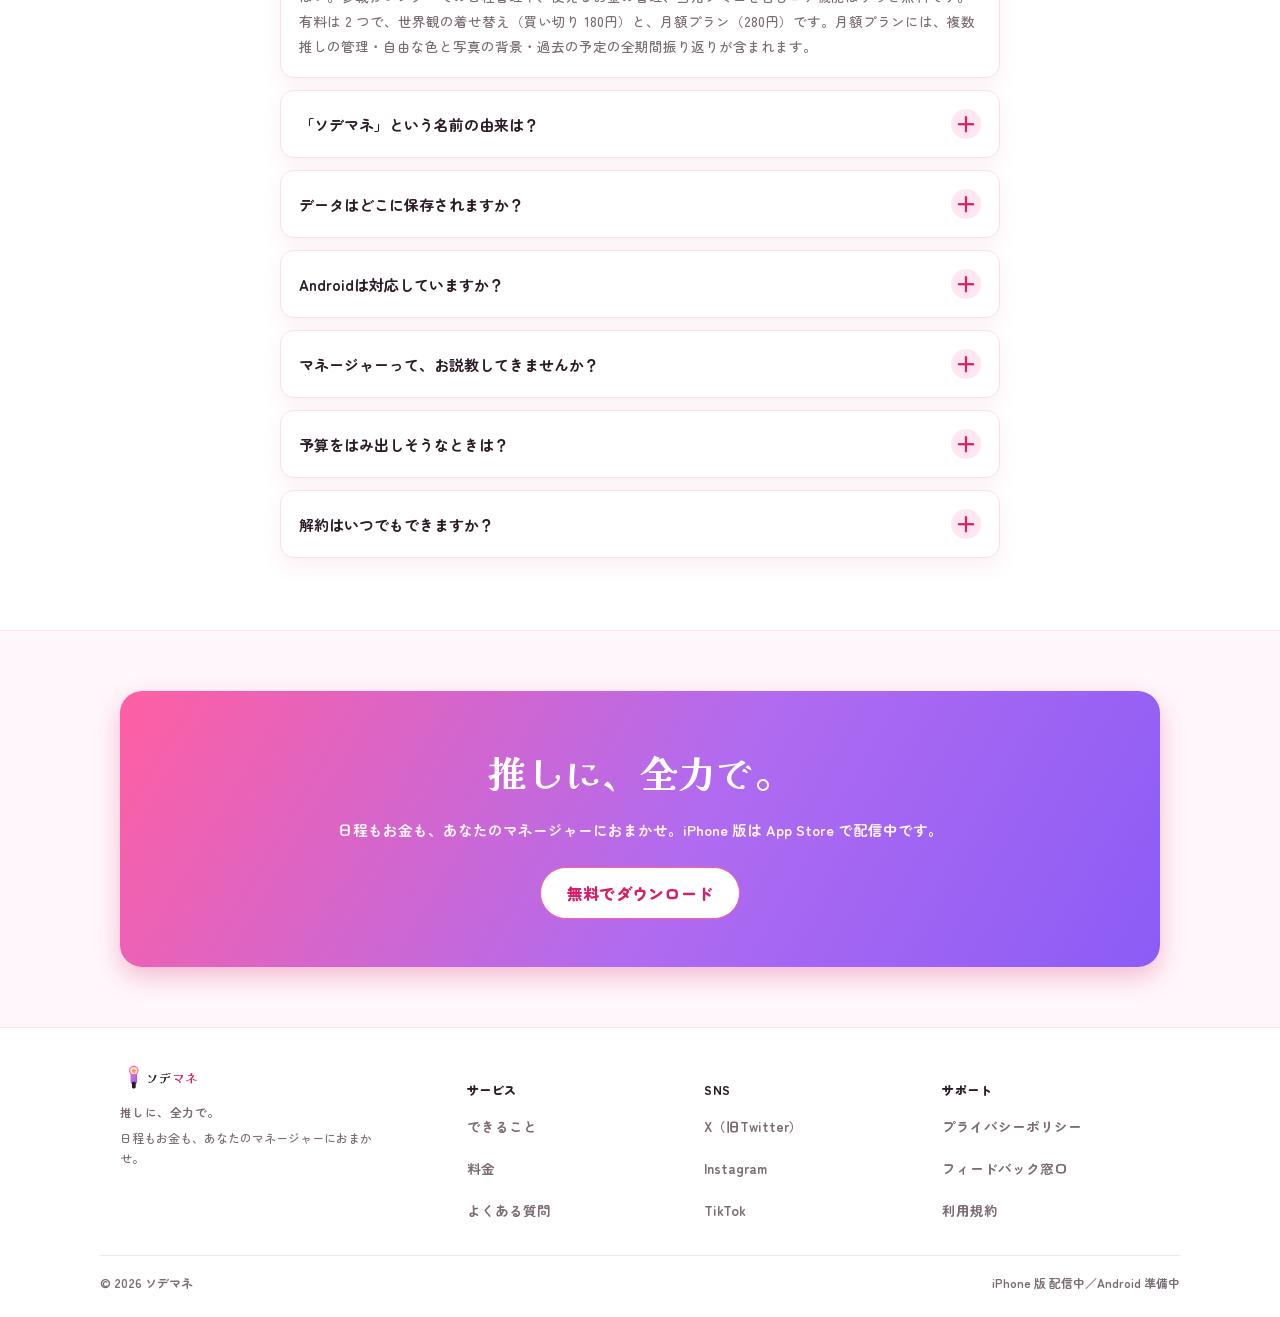
==== commit 15243dd5: "feat(lp): 着せ替えをヘッダーへ移し、見本写真と書体も系スキンに合わせる - 着せ替えをヘッダーの常設ボタンに移す（スクロールしても押せる） - 5 系それぞれの実画面 9 枚を追加し、選んだ" ====
--- a/index.html
+++ b/index.html
@@ -27,7 +27,21 @@
     dream:"family=Hachi+Maru+Pop&family=Kosugi+Maru&family=Quicksand:wght@700",
     splash:"family=Mochiy+Pop+One&family=M+PLUS+Rounded+1c:wght@500;700;800;900"
   };
+  // 各系の 2 つ目の書体（アプリの fontChoices と同じ・skin_packs.dart）。選ばれたときだけ読み込む
+  var ALT_FONTS={
+    neon:"family=DotGothic16",
+    noir:"family=Zen+Old+Mincho:wght@500;700;900",
+    star:"family=Mochiy+Pop+One",
+    dream:"family=Yusei+Magic",
+    splash:"family=Reggae+One"
+  }, FKEY="sodemane_lp_kei_font";
   var loaded={};
+  function altFont(k){
+    if(!ALT_FONTS[k]||loaded["alt_"+k]) return; loaded["alt_"+k]=true;
+    var l=document.createElement("link"); l.rel="stylesheet";
+    l.href="https://fonts.googleapis.com/css2?"+ALT_FONTS[k]+"&display=swap";
+    document.head.appendChild(l);
+  }
   function font(k){
     if(!FONTS[k]||loaded[k]) return; loaded[k]=true;
     var l=document.createElement("link"); l.rel="stylesheet";
@@ -40,8 +54,13 @@
     if(q!==null){ q=q.toLowerCase(); if(q==="default") k=""; else if(KEIS.indexOf(q)>=0) k=q; }
   }catch(e){}
   if(k===null){ try{ var v=localStorage.getItem(KEY); if(v&&KEIS.indexOf(v)>=0) k=v; }catch(e){} }
-  if(k){ document.documentElement.setAttribute("data-kei",k); font(k); }
-  window.__sodeKei={ list:KEIS, key:KEY, font:font, initial:k||"" };
+  var alt=false;
+  if(k){
+    document.documentElement.setAttribute("data-kei",k); font(k); altFont(k);
+    try{ alt=localStorage.getItem(FKEY)===k; }catch(e){}
+    if(alt) document.documentElement.setAttribute("data-kei-font","alt");
+  }
+  window.__sodeKei={ list:KEIS, key:KEY, font:font, altFont:altFont, fontKey:FKEY, initial:k||"", initialAlt:alt };
 })();
 </script>
 
@@ -126,6 +145,9 @@
   font-feature-settings:"tnum" 1}
 .disp{font-family:var(--font-display);font-weight:700;color:var(--ink);line-height:1.18}
 section{scroll-margin-top:76px}
+/* 画面画像は読み込み前に高さを確保する（遅延読み込みでページが伸びると、ページ内リンクの移動先がずれる）。全て同じ比率で書き出している */
+img[src^="assets/screens/skins/"]{aspect-ratio:600/808}
+img[src*="/app-"]{aspect-ratio:780/1696}
 
 /* icons via sprite */
 .ic{width:56px;height:56px}
@@ -168,6 +190,9 @@
   border-bottom:1px solid var(--line)}
 .topbar .row{display:flex;align-items:center;justify-content:space-between;min-height:60px}
 .topbar nav{display:none}
+.topbar .row{position:relative}
+.topbar-end{display:flex;align-items:center;gap:8px}
+@media(min-width:760px){.topbar-end{gap:18px}}
 
 /* hero */
 .hero .grid{display:grid;grid-template-columns:1fr;gap:28px;padding-block:36px 40px}
@@ -556,6 +581,32 @@
 .kei-pick button[aria-pressed="true"]{border-color:var(--oshi-pink-deep);box-shadow:inset 0 0 0 1.5px var(--oshi-pink-deep)}
 .kei-pick button:focus-visible{outline:3px solid var(--oshi-pink-deep);outline-offset:2px}
 .kei-pick .kp-note{font-size:12px;font-weight:700;color:var(--ink-muted);text-align:center;line-height:1.6;margin:0}
+/* 系ごとの 2 つ目の書体（アプリの書体変種と同じ。本文は読みやすさのため変えず、見出しと金額だけ変わる） */
+html[data-kei="neon"]{--font-alt:"DotGothic16","Zen Kaku Gothic New",system-ui,sans-serif}
+html[data-kei="noir"]{--font-alt:"Zen Old Mincho","Shippori Mincho",serif}
+html[data-kei="star"]{--font-alt:"Mochiy Pop One","Zen Maru Gothic",sans-serif}
+html[data-kei="dream"]{--font-alt:"Yusei Magic","Zen Maru Gothic",sans-serif}
+html[data-kei="splash"]{--font-alt:"Reggae One","Zen Maru Gothic",sans-serif}
+html[data-kei][data-kei-font="alt"]{--font-display:var(--font-alt);font-synthesis-weight:none}
+.kei-pick .kp-fonts{display:flex;flex-direction:column;align-items:center;gap:6px;width:100%}
+.kei-pick .kp-fonts[hidden]{display:none}
+.kei-pick .kp-frow{display:grid;grid-template-columns:repeat(2,minmax(0,1fr));gap:6px;width:100%}
+.kei-pick .kp-frow button{min-height:44px}
+.kei-pick .kp-frow button b{font-family:var(--font-body);font-size:12.5px;font-weight:700;letter-spacing:0}
+.kei-pick .kp-frow button[data-kei-font="alt"] b{font-family:var(--font-alt)}
+/* ヘッダーの着せ替え（どこまでスクロールしても押せる） */
+.kei-menu[hidden]{display:none}
+.kei-toggle{display:inline-flex;align-items:center;gap:6px;min-height:44px;padding:0 12px;border-radius:999px;border:1.5px solid var(--line);
+  background:var(--surface,#fff);color:var(--ink);font-family:var(--font-body);font-size:13px;font-weight:800;white-space:nowrap;cursor:pointer;
+  -webkit-tap-highlight-color:transparent}
+.kei-toggle i{display:block;width:14px;height:14px;border-radius:50%;background:var(--g,linear-gradient(120deg,#ff5fa2,#8b5cf6));box-shadow:0 0 0 1px rgba(0,0,0,.08)}
+.kei-toggle[aria-expanded="true"]{border-color:var(--oshi-pink-deep)}
+.kei-toggle:focus-visible{outline:3px solid var(--oshi-pink-deep);outline-offset:2px}
+@media(max-width:359px){.kei-toggle{padding:0 8px;font-size:12px}.kei-toggle i{display:none}.topbar .btn-sm{padding:0 10px;font-size:13px}}
+.field,.field input{min-width:0}
+.kei-pop{position:absolute;top:calc(100% + 6px);right:12px;width:min(440px,calc(100vw - 24px));max-height:calc(100dvh - 84px);overflow-y:auto;
+  padding:14px;border-radius:18px;border:1px solid var(--line);background:var(--surface,#fff);box-shadow:0 18px 44px rgba(31,20,48,.24)}
+.kei-pop[hidden]{display:none}
 .hero .shot-wrap{display:flex;flex-direction:column;gap:16px;align-items:center}
 .kei-gallery figure.is-on img{outline:3px solid var(--oshi-pink-deep);outline-offset:3px}
 #kei,#kei-shots{scroll-margin-top:76px}
@@ -658,13 +709,37 @@
 <header class="topbar">
   <div class="wrap row">
     <a href="#top" aria-label="ソデマネ"><svg class="logo"><use href="#logo"></use></svg></a>
-    <div style="display:flex;align-items:center;gap:18px">
+    <div class="topbar-end">
       <nav>
         <a href="#features">できること</a>
         <a href="#pricing">料金</a>
         <a href="#faq">よくある質問</a>
       </nav>
+      <div class="kei-menu" data-kei-menu hidden>
+        <button type="button" class="kei-toggle" aria-expanded="false" aria-controls="keiPop"><i></i>着せ替え</button>
+      </div>
       <a class="btn btn-primary btn-sm" href="#register">ダウンロード</a>
+    </div>
+    <div class="kei-pop" id="keiPop" hidden>
+      <div class="kei-pick" data-kei-pick role="group" aria-label="このページの見た目を、アプリの系スキン（世界観）で切り替える" hidden>
+        <span class="kp-lbl">このページを、アプリの世界観で着せ替え</span>
+        <div class="kp-row">
+          <button type="button" data-kei="" aria-pressed="true"><i style="--g:linear-gradient(120deg,#ff5fa2,#8b5cf6)"></i><b data-kei-name>いつもの</b><small>標準</small></button>
+          <button type="button" data-kei="star" aria-pressed="false"><i style="--g:linear-gradient(120deg,#FF4488,#FFD700)"></i><b data-kei-name>STAR</b><small data-kei-status data-sale-text="発売中">公開中</small></button>
+          <button type="button" data-kei="neon" aria-pressed="false"><i style="--g:linear-gradient(120deg,#120025,#00E5FF)"></i><b data-kei-name>NEON</b><small data-kei-status data-sale-text="発売中">近日公開</small></button>
+          <button type="button" data-kei="noir" aria-pressed="false"><i style="--g:linear-gradient(120deg,#4B0082,#D4AF6A)"></i><b data-kei-name>NOIR</b><small data-kei-status data-sale-text="発売中">近日公開</small></button>
+          <button type="button" data-kei="dream" aria-pressed="false"><i style="--g:linear-gradient(120deg,#FFD6EC,#C5E0FC,#B06BF0)"></i><b data-kei-name>DREAM</b><small data-kei-status data-sale-text="発売中">近日公開</small></button>
+          <button type="button" data-kei="splash" aria-pressed="false"><i style="--g:linear-gradient(120deg,#FF2D95,#DBFF9E)"></i><b data-kei-name>SPLASH</b><small data-kei-status data-sale-text="発売中">近日公開</small></button>
+        </div>
+        <div class="kp-fonts" data-kei-fonts role="group" aria-label="この世界観の書体を切り替える" hidden>
+          <span class="kp-lbl">書体</span>
+          <div class="kp-frow">
+            <button type="button" data-kei-font="" aria-pressed="true"><b></b></button>
+            <button type="button" data-kei-font="alt" aria-pressed="false"><b></b></button>
+          </div>
+        </div>
+        <p class="kp-note" aria-live="polite">ページの見た目を、アプリの系スキンで試せます。アプリでいま選べるのは STAR（ほかは近日公開）。</p>
+      </div>
     </div>
   </div>
 </header>
@@ -694,20 +769,7 @@
         <div class="note">推し活の記録はスマホの中だけに保存</div>
       </div>
       <div class="shot-wrap">
-        <!-- 世界観の切替（2026-10-31）。JS が動くときだけ表示（hidden を外す）。系スキン節にも同じものを JS が複製する。
-             STAR 以外は CONFIG.KEI_ON_SALE が true になるまで「近日公開」＝アプリで今すぐ選べるようには見せない（C11） -->
-        <div class="kei-pick" data-kei-pick role="group" aria-label="このページの見た目を、アプリの系スキン（世界観）で切り替える" hidden>
-          <span class="kp-lbl">このページを、アプリの世界観で着せ替え</span>
-          <div class="kp-row">
-            <button type="button" data-kei="" aria-pressed="true"><i style="--g:linear-gradient(120deg,#ff5fa2,#8b5cf6)"></i><b data-kei-name>いつもの</b><small>標準</small></button>
-            <button type="button" data-kei="star" aria-pressed="false"><i style="--g:linear-gradient(120deg,#FF4488,#FFD700)"></i><b data-kei-name>STAR</b><small data-kei-status data-sale-text="発売中">公開中</small></button>
-            <button type="button" data-kei="neon" aria-pressed="false"><i style="--g:linear-gradient(120deg,#120025,#00E5FF)"></i><b data-kei-name>NEON</b><small data-kei-status data-sale-text="発売中">近日公開</small></button>
-            <button type="button" data-kei="noir" aria-pressed="false"><i style="--g:linear-gradient(120deg,#4B0082,#D4AF6A)"></i><b data-kei-name>NOIR</b><small data-kei-status data-sale-text="発売中">近日公開</small></button>
-            <button type="button" data-kei="dream" aria-pressed="false"><i style="--g:linear-gradient(120deg,#FFD6EC,#C5E0FC,#B06BF0)"></i><b data-kei-name>DREAM</b><small data-kei-status data-sale-text="発売中">近日公開</small></button>
-            <button type="button" data-kei="splash" aria-pressed="false"><i style="--g:linear-gradient(120deg,#FF2D95,#DBFF9E)"></i><b data-kei-name>SPLASH</b><small data-kei-status data-sale-text="発売中">近日公開</small></button>
-          </div>
-          <p class="kp-note" aria-live="polite">ページの見た目を、アプリの系スキンで試せます。アプリでいま選べるのは STAR（ほかは近日公開）。</p>
-        </div>
+        <!-- 世界観の切替はヘッダーの「着せ替え」へ移した（2026-11-03・どこまでスクロールしても押せるように）。系スキン節にも同じものを JS が複製する。 -->
         <img id="heroShot" class="shot" src="assets/screens/app-home.webp" alt="ソデマネの実際のホーム画面（サンプルデータ）" data-default-src="assets/screens/app-home.webp" data-default-alt="ソデマネの実際のホーム画面（サンプルデータ）" style="width:100%;max-width:330px;border-radius:30px;border:1px solid var(--line);box-shadow:0 24px 60px rgba(31,20,48,.22);display:block;margin:0 auto" loading="eager">
       </div>
       </div>
@@ -1434,6 +1496,31 @@
     var picks = document.querySelectorAll("[data-kei-pick],[data-kei-pick-clone]");
     picks.forEach(function(p){ p.hidden = false; });
     var shot = document.getElementById("heroShot");
+    // 見本写真も系に合わせる（ファイル名は既定と同じ・skins/<系>/ に置く。tool/capture-lp-shots.sh --kei-shots）
+    var samples = Array.prototype.filter.call(document.querySelectorAll('img[src^="assets/screens/app-"]'), function(i){ return i !== shot; });
+    samples.forEach(function(i){ i.setAttribute("data-default-src", i.getAttribute("src")); });
+    var menu = document.querySelector("[data-kei-menu]");
+    var toggle = menu && menu.querySelector(".kei-toggle");
+    var pop = document.getElementById("keiPop");
+    function openMenu(on){
+      if(!toggle || !pop) return;
+      pop.hidden = !on;
+      toggle.setAttribute("aria-expanded", on ? "true" : "false");
+    }
+    if(toggle && pop){
+      menu.hidden = false;
+      toggle.addEventListener("click", function(){
+        var on = pop.hidden;
+        openMenu(on);
+        if(on) track("kei_menu_open", {});
+      });
+      document.addEventListener("click", function(ev){
+        if(!pop.hidden && !pop.contains(ev.target) && !menu.contains(ev.target)) openMenu(false);
+      });
+      document.addEventListener("keydown", function(ev){
+        if(ev.key === "Escape" && !pop.hidden){ openMenu(false); toggle.focus(); }
+      });
+    }
     var meta = document.querySelector('meta[name="theme-color"]');
     var metaDefault = meta ? meta.getAttribute("content") : "";
     function btnOf(k){ return pick.querySelector('button[data-kei="' + k + '"]'); }
@@ -1441,15 +1528,32 @@
     function statusOf(k){ var b = btnOf(k); var n = b && b.querySelector("[data-kei-status]"); return n ? n.textContent : ""; }
     function note(k){
       if(KEI_SALE){
-        return k ? (nameOf(k) + " の世界観で表示中。アプリでも 5 つから選べます（各 180円の買い切り・60 秒の試着つき）。")
+        return k ? (nameOf(k) + " の世界観で表示中。アプリでも 5 つから選べます（各 180円の買い切り・60 秒の試着つき）。" + FONT_NOTE)
                  : "ページの見た目を、アプリの 5 つの系スキンで試せます（アプリでは各 180円の買い切り・60 秒の試着つき）。";
       }
       if(!k) return "ページの見た目を、アプリの系スキンで試せます。アプリでいま選べるのは STAR（ほかは近日公開）。";
       if(k === "star") return nameOf(k) + " の世界観で表示中。アプリでも選べます。";
       return nameOf(k) + " の世界観で表示中（ページの見た目だけ）。アプリでは" + statusOf(k) + "です。いま選べるのは STAR。";
     }
+    var FONT_NAMES = { neon:["サイバー標準","ピクセル（電光掲示板）"], noir:["明朝耽美","クラシック（重厚）"], star:["ステージ標準","アイドルポップ"], dream:["ゆめかわ標準","てがき（マーカー）"], splash:["インク標準","グラフィティ"] };
+    var FONT_NOTE = "書体の切り替えは、アプリではその系スキンと月額プランで使えます。";
+    function setFont(k, alt, persist){
+      if(alt) root.setAttribute("data-kei-font", "alt"); else root.removeAttribute("data-kei-font");
+      picks.forEach(function(p){
+        var box = p.querySelector("[data-kei-fonts]"); if(!box) return;
+        box.hidden = !k;
+        box.querySelectorAll("button[data-kei-font]").forEach(function(b, i){
+          b.setAttribute("aria-pressed", (b.getAttribute("data-kei-font") === "alt") === alt ? "true" : "false");
+          b.querySelector("b").textContent = k ? FONT_NAMES[k][i] : "";
+        });
+      });
+      if(persist){
+        try{ if(alt) localStorage.setItem(K.fontKey, k); else localStorage.removeItem(K.fontKey); }catch(e){}
+      }
+    }
     function setKei(k, persist){
       if(k && K.list.indexOf(k) < 0) k = "";
+      if(k) K.altFont(k); // 書体ボタンを実際の書体で見せるので、系を選んだ時点で読み込む
       if(k){ root.setAttribute("data-kei", k); K.font(k); } else { root.removeAttribute("data-kei"); }
       picks.forEach(function(p){
         p.querySelectorAll("button[data-kei]").forEach(function(b){
@@ -1460,6 +1564,14 @@
       document.querySelectorAll("[data-kei-fig]").forEach(function(f){
         f.classList.toggle("is-on", f.getAttribute("data-kei-fig") === k);
       });
+      samples.forEach(function(i){
+        var d = i.getAttribute("data-default-src");
+        i.setAttribute("src", k ? "assets/screens/skins/" + k + "/" + d.split("/").pop() : d);
+      });
+      if(toggle){
+        var cur = pick.querySelector('button[data-kei="' + k + '"] i');
+        if(cur) toggle.querySelector("i").style.setProperty("--g", cur.style.getPropertyValue("--g"));
+      }
       if(shot){
         if(k){
           shot.src = "assets/screens/skins/" + k + ".webp";
@@ -1479,14 +1591,24 @@
     }
     picks.forEach(function(p){
       p.addEventListener("click", function(ev){
+        var f = ev.target.closest("button[data-kei-font]");
+        if(f){
+          var cur = root.getAttribute("data-kei") || "";
+          var alt = f.getAttribute("data-kei-font") === "alt";
+          setFont(cur, alt, true);
+          track("kei_font_select", { label: cur + (alt ? "_alt" : "_standard") });
+          return;
+        }
         var b = ev.target.closest("button[data-kei]");
         if(!b) return;
         var k = b.getAttribute("data-kei") || "";
         setKei(k, true);
+        setFont(k, false, true); // 系を変えたら書体は既定へ戻す（アプリと同じ）
         track("kei_select", { label: k || "default" });
       });
     });
     setKei(K.initial, false);
+    setFont(K.initial, !!K.initialAlt, false);
     holdAnchor(); // 読み込み時だけ（ページ内リンクの滑らかなスクロールを邪魔しないよう hashchange では動かさない）
     // 初期描画のあとから色の切替を滑らかにする（読み込み直後に色が流れないように）
     requestAnimationFrame(function(){ requestAnimationFrame(function(){ root.classList.add("kei-ready"); }); });
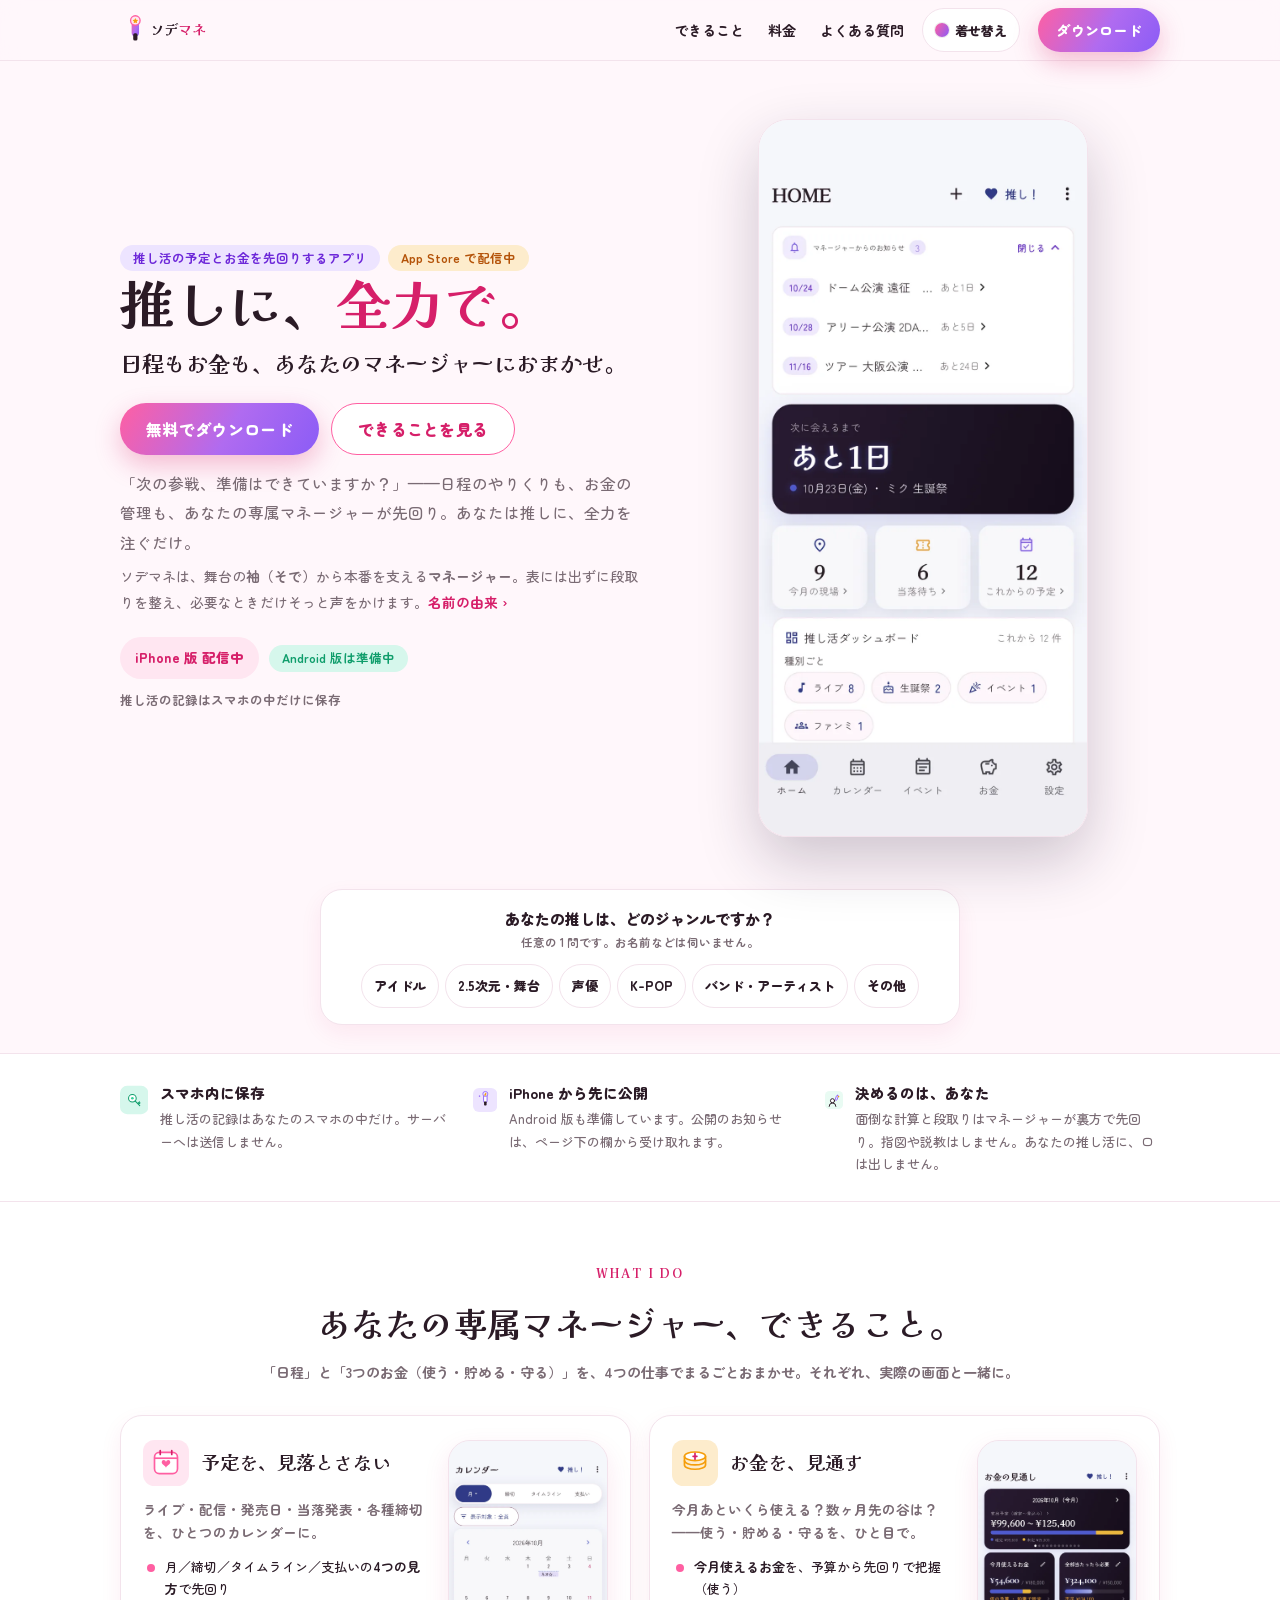
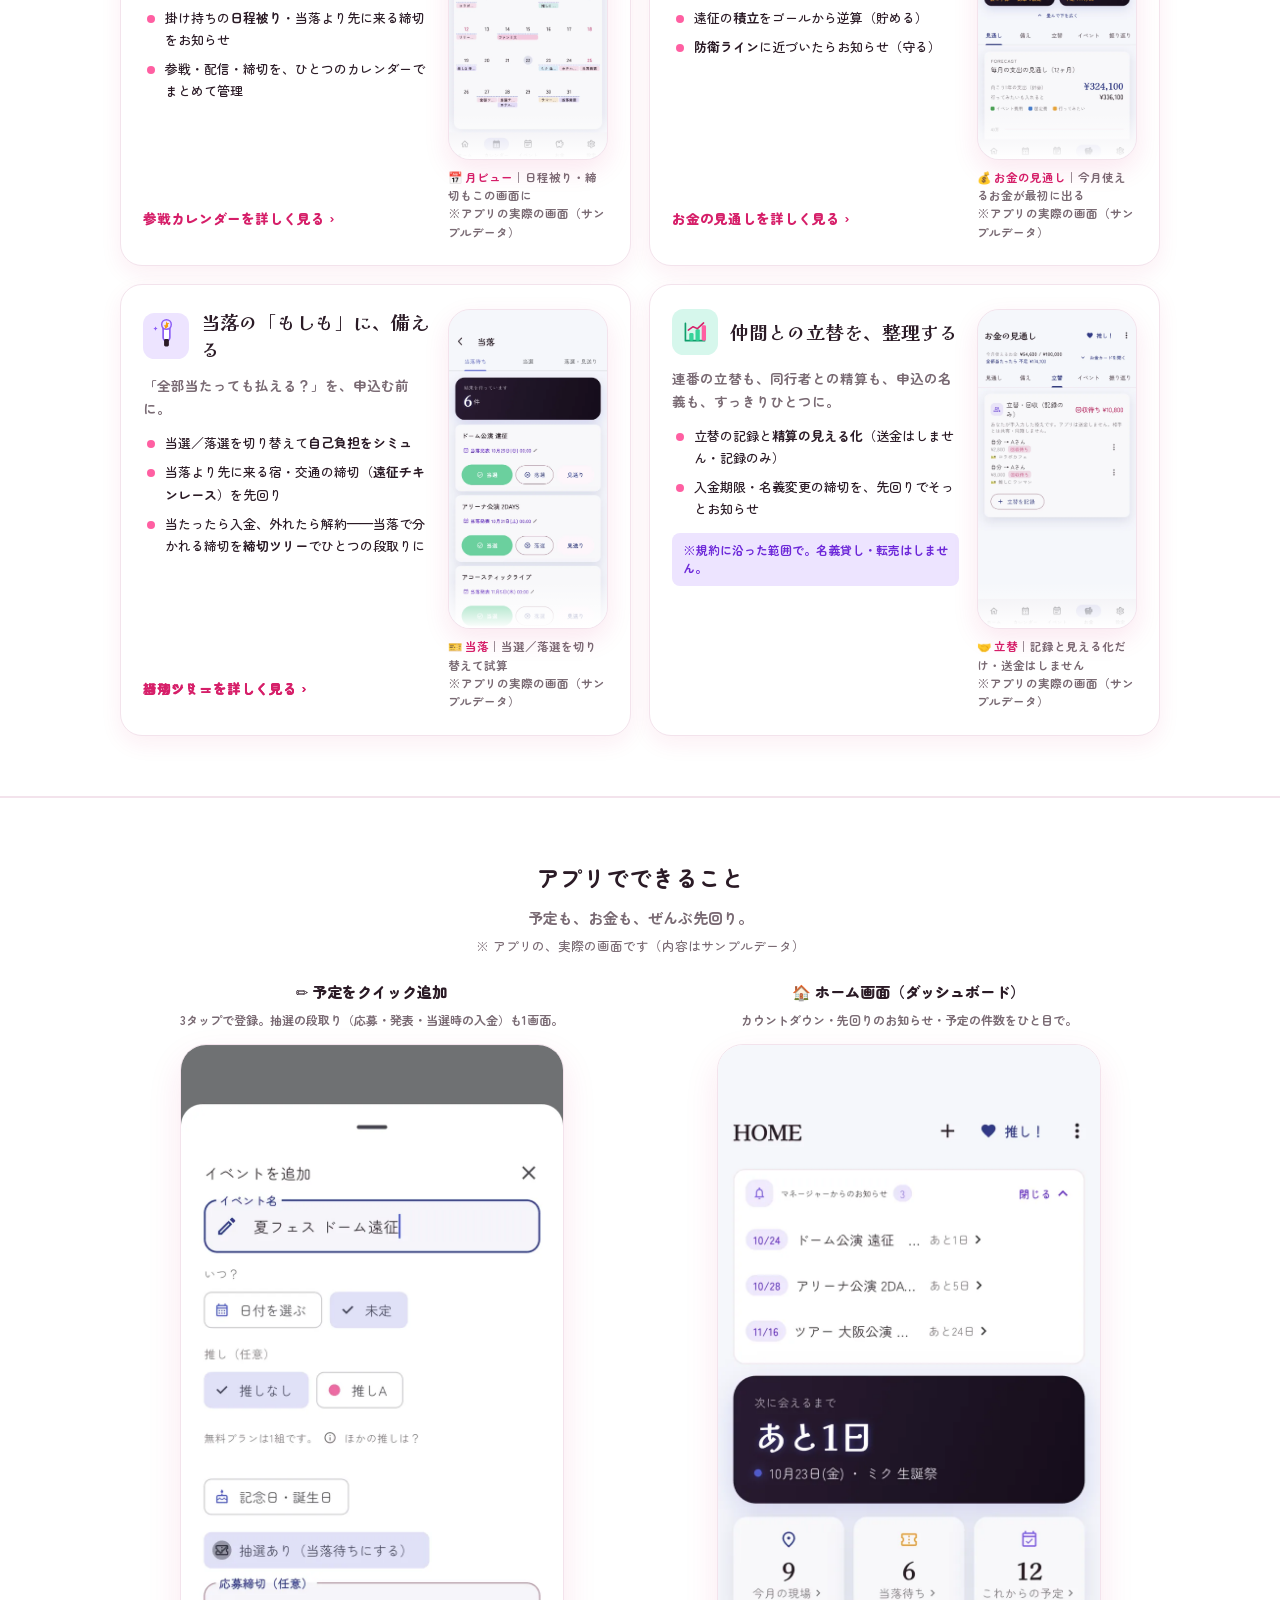
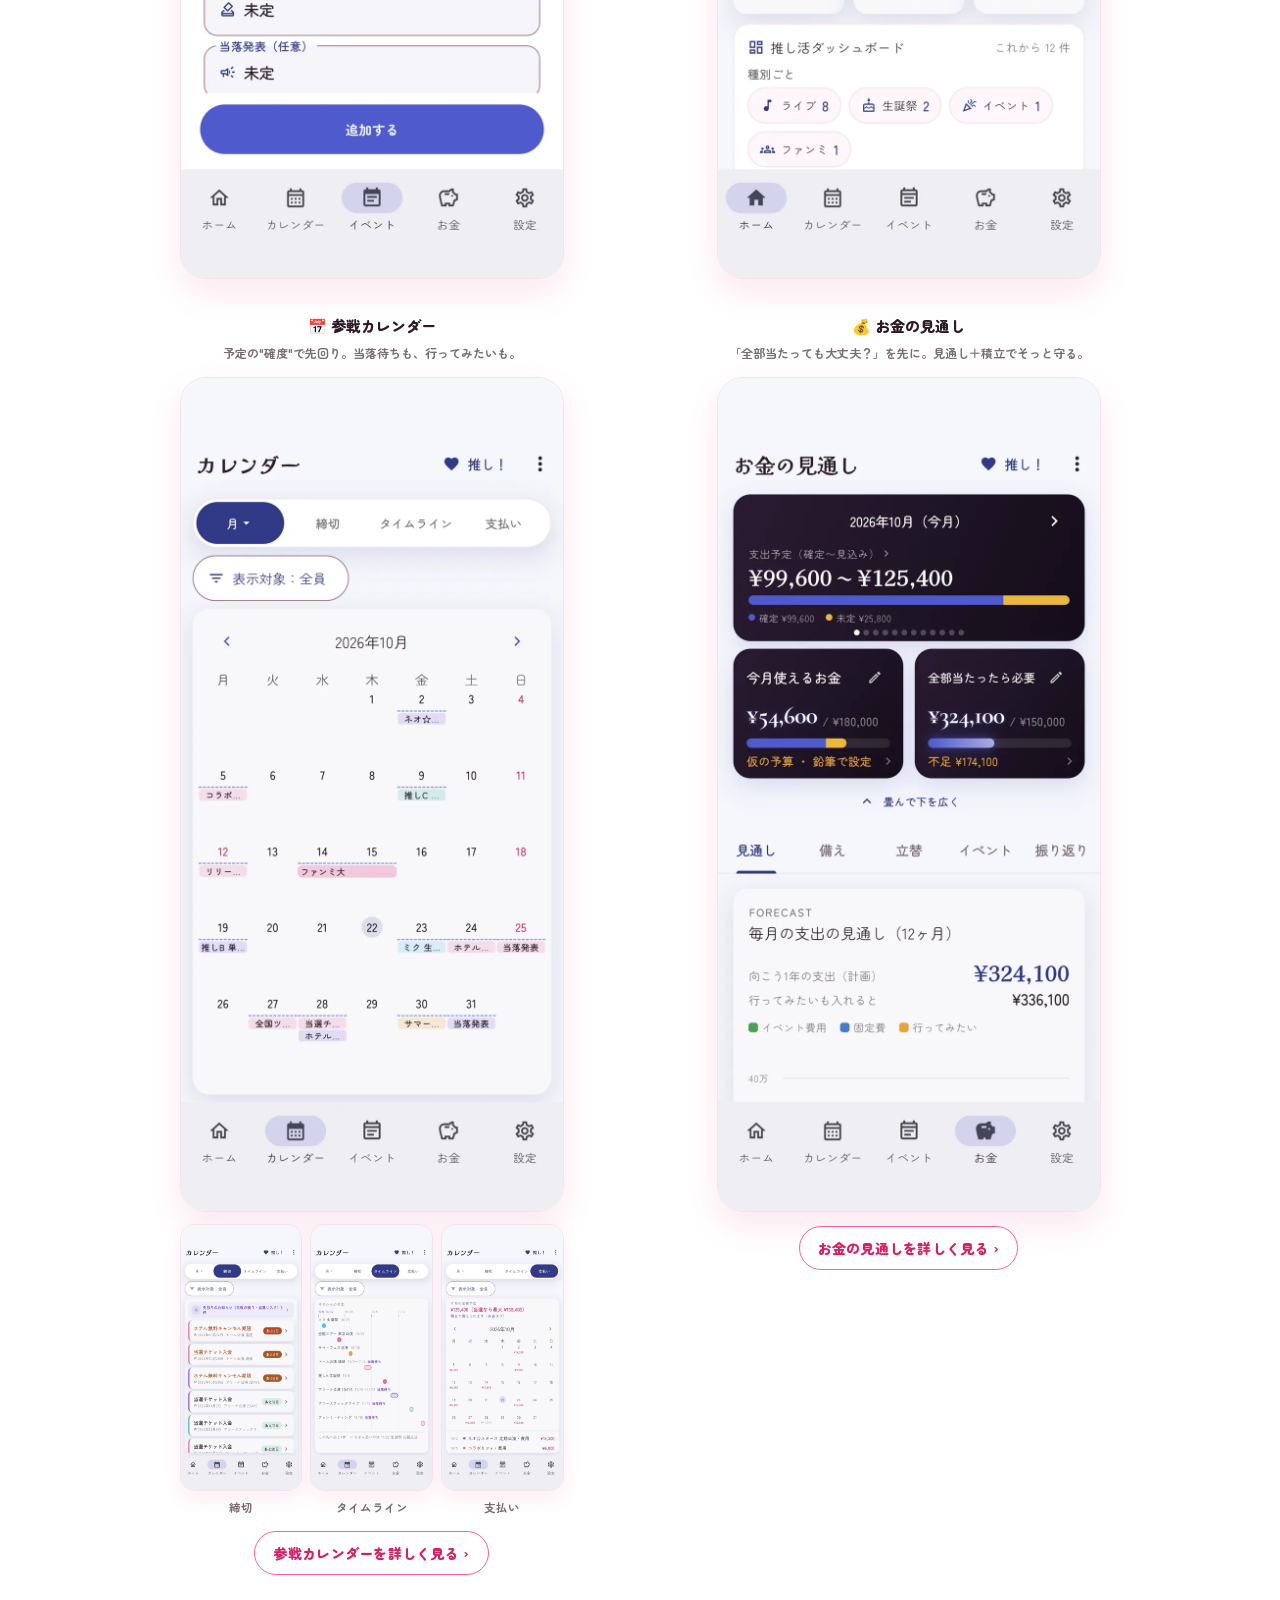
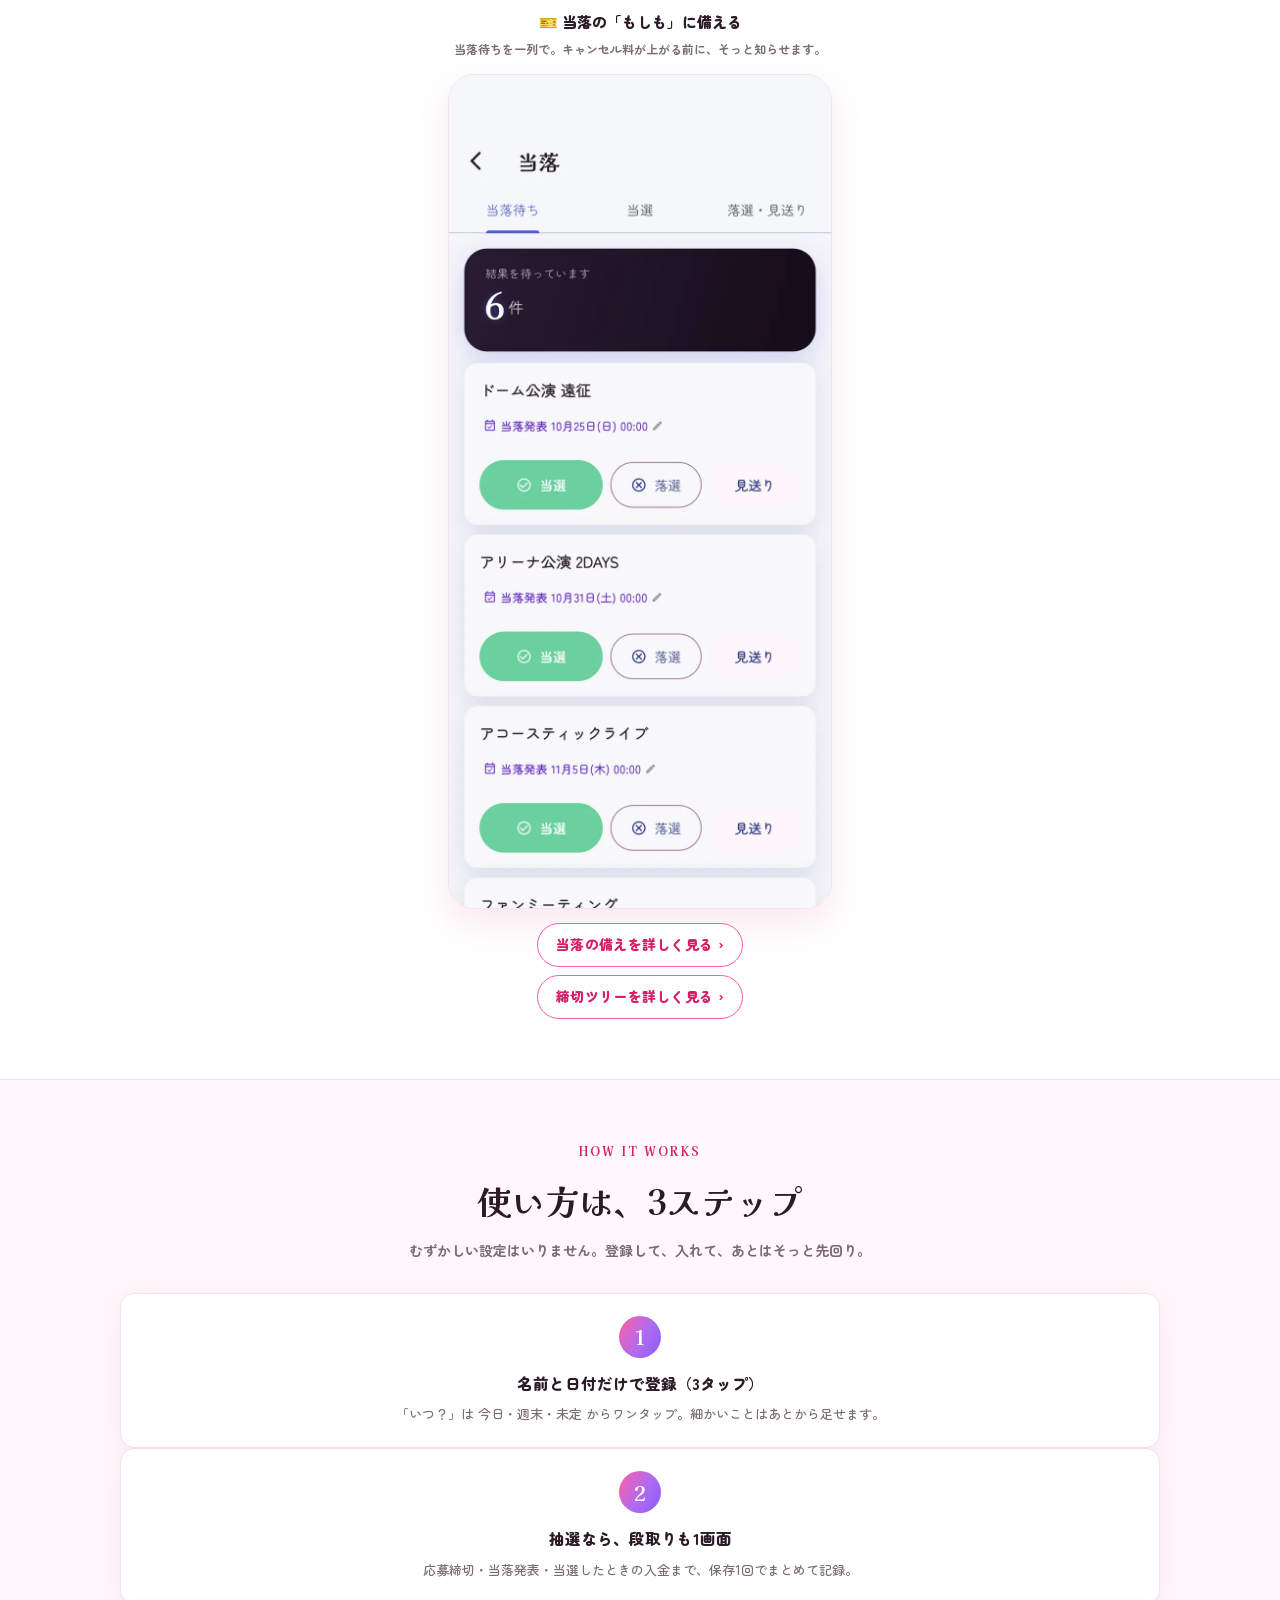
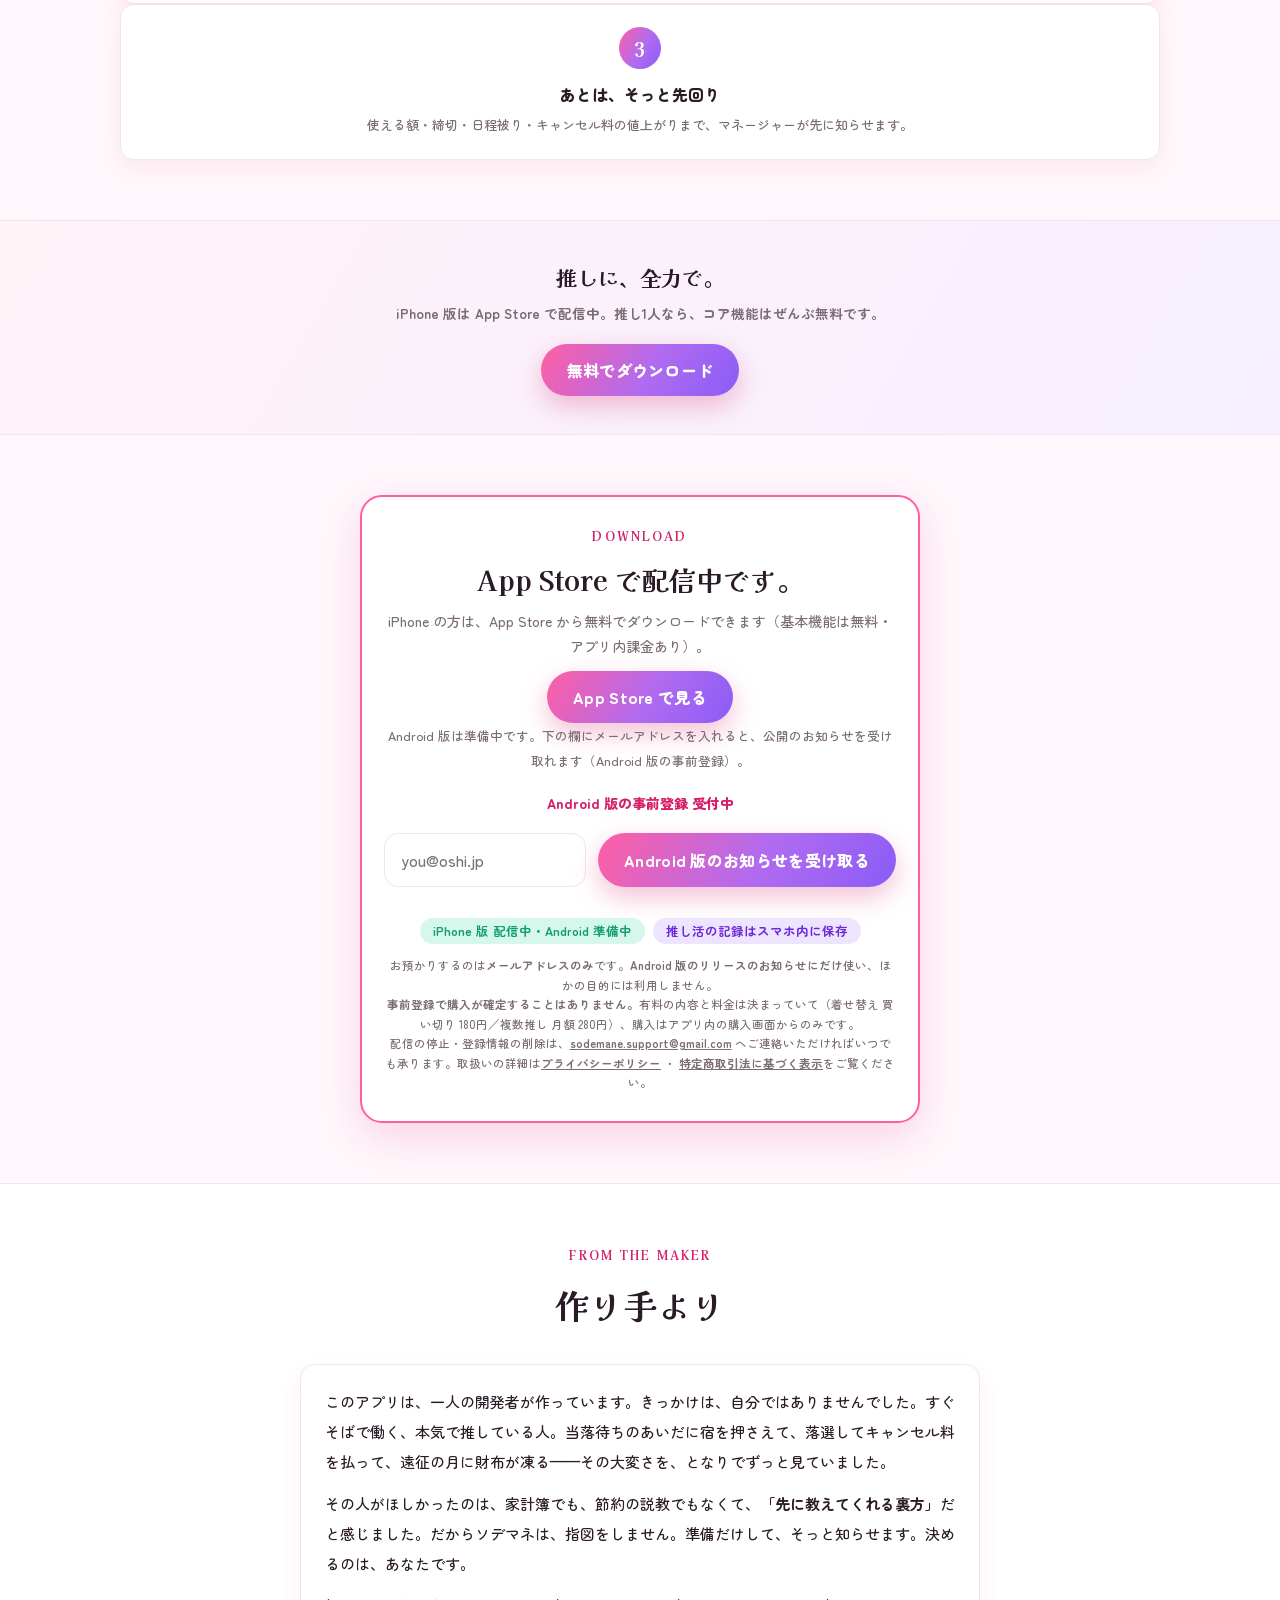
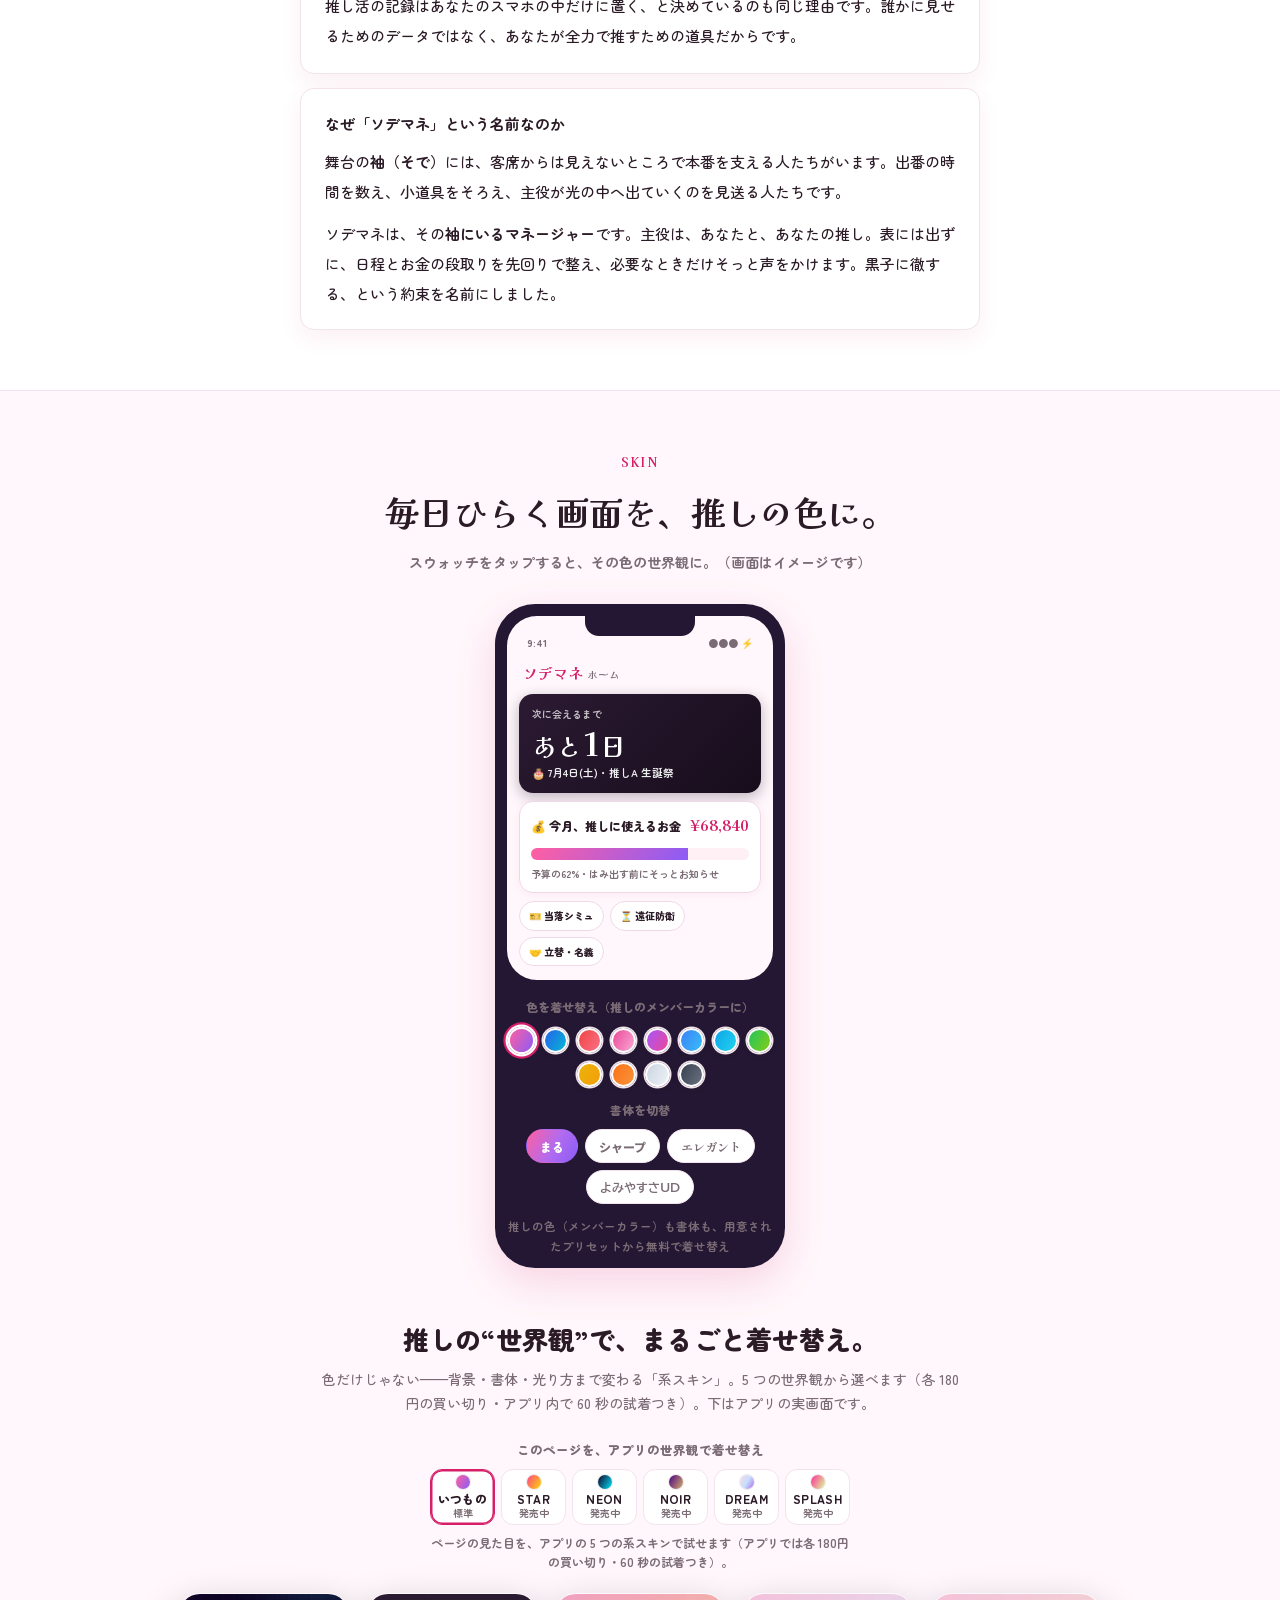
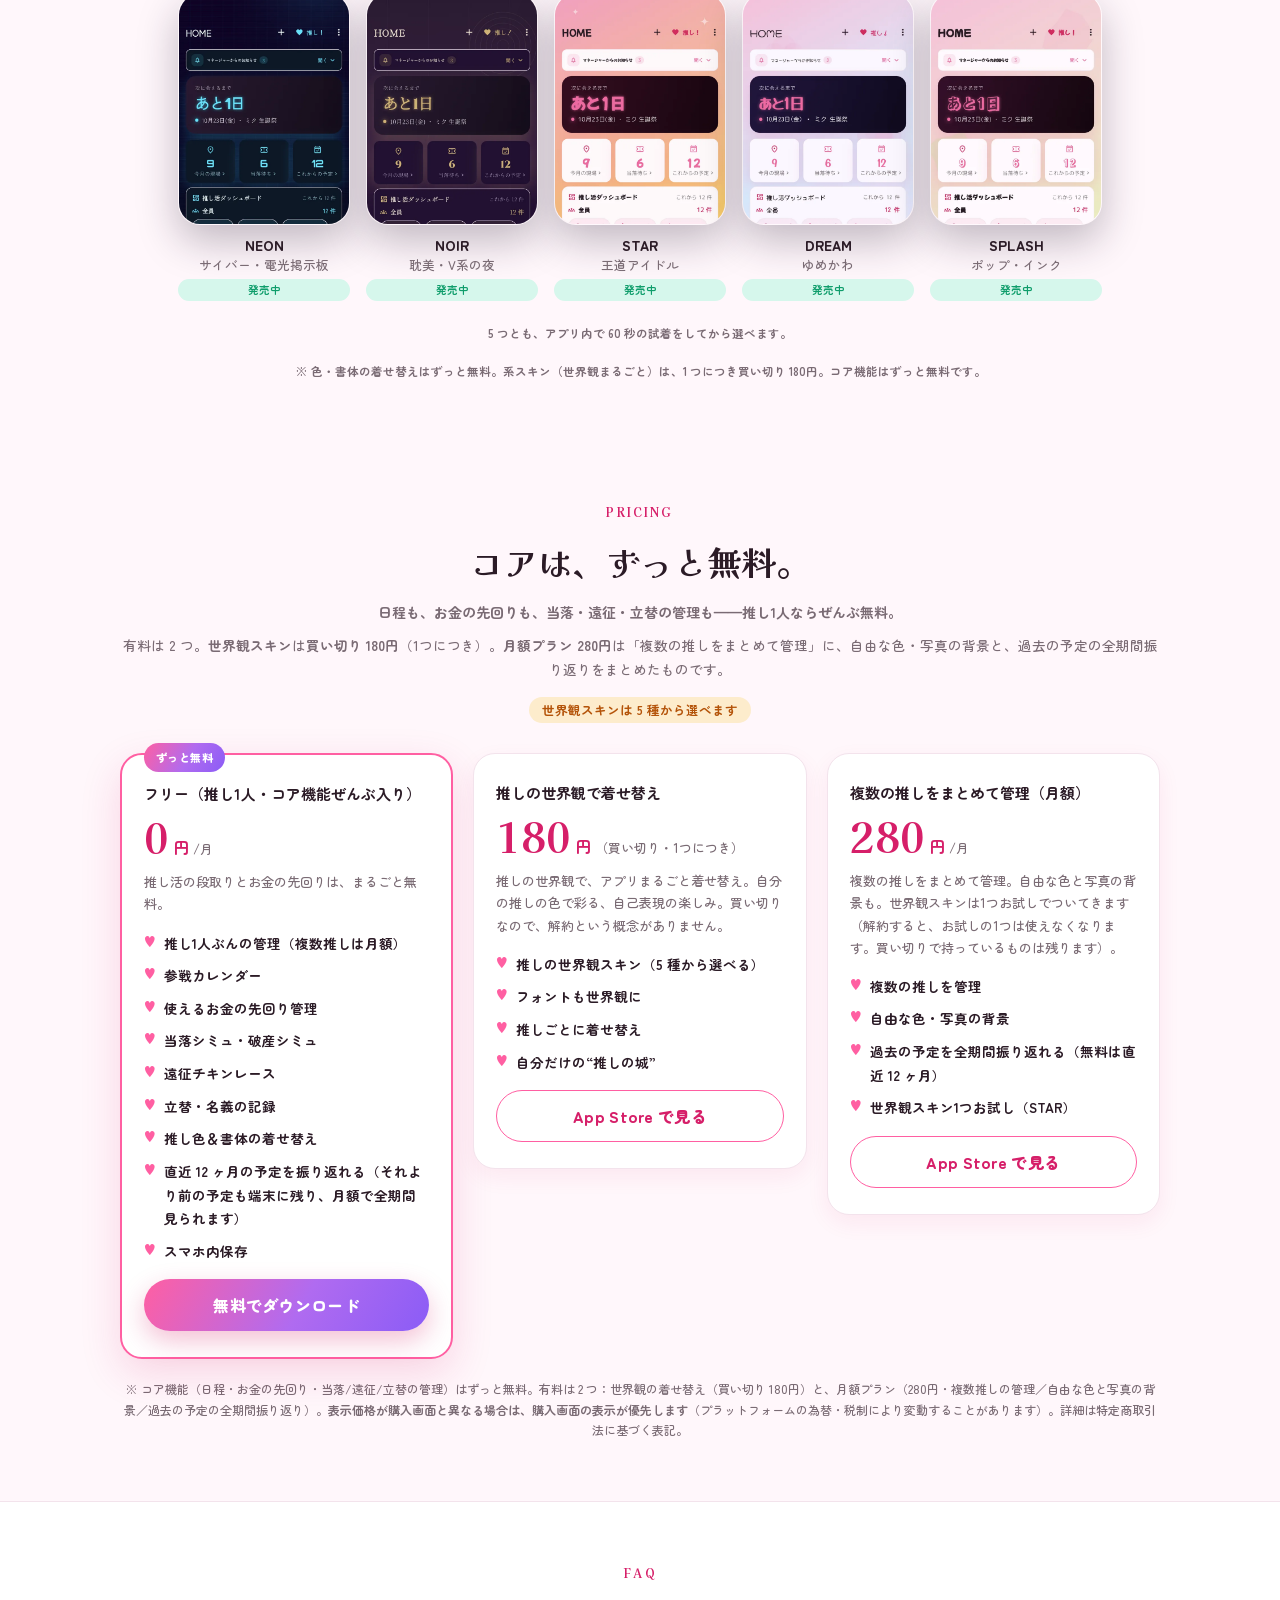
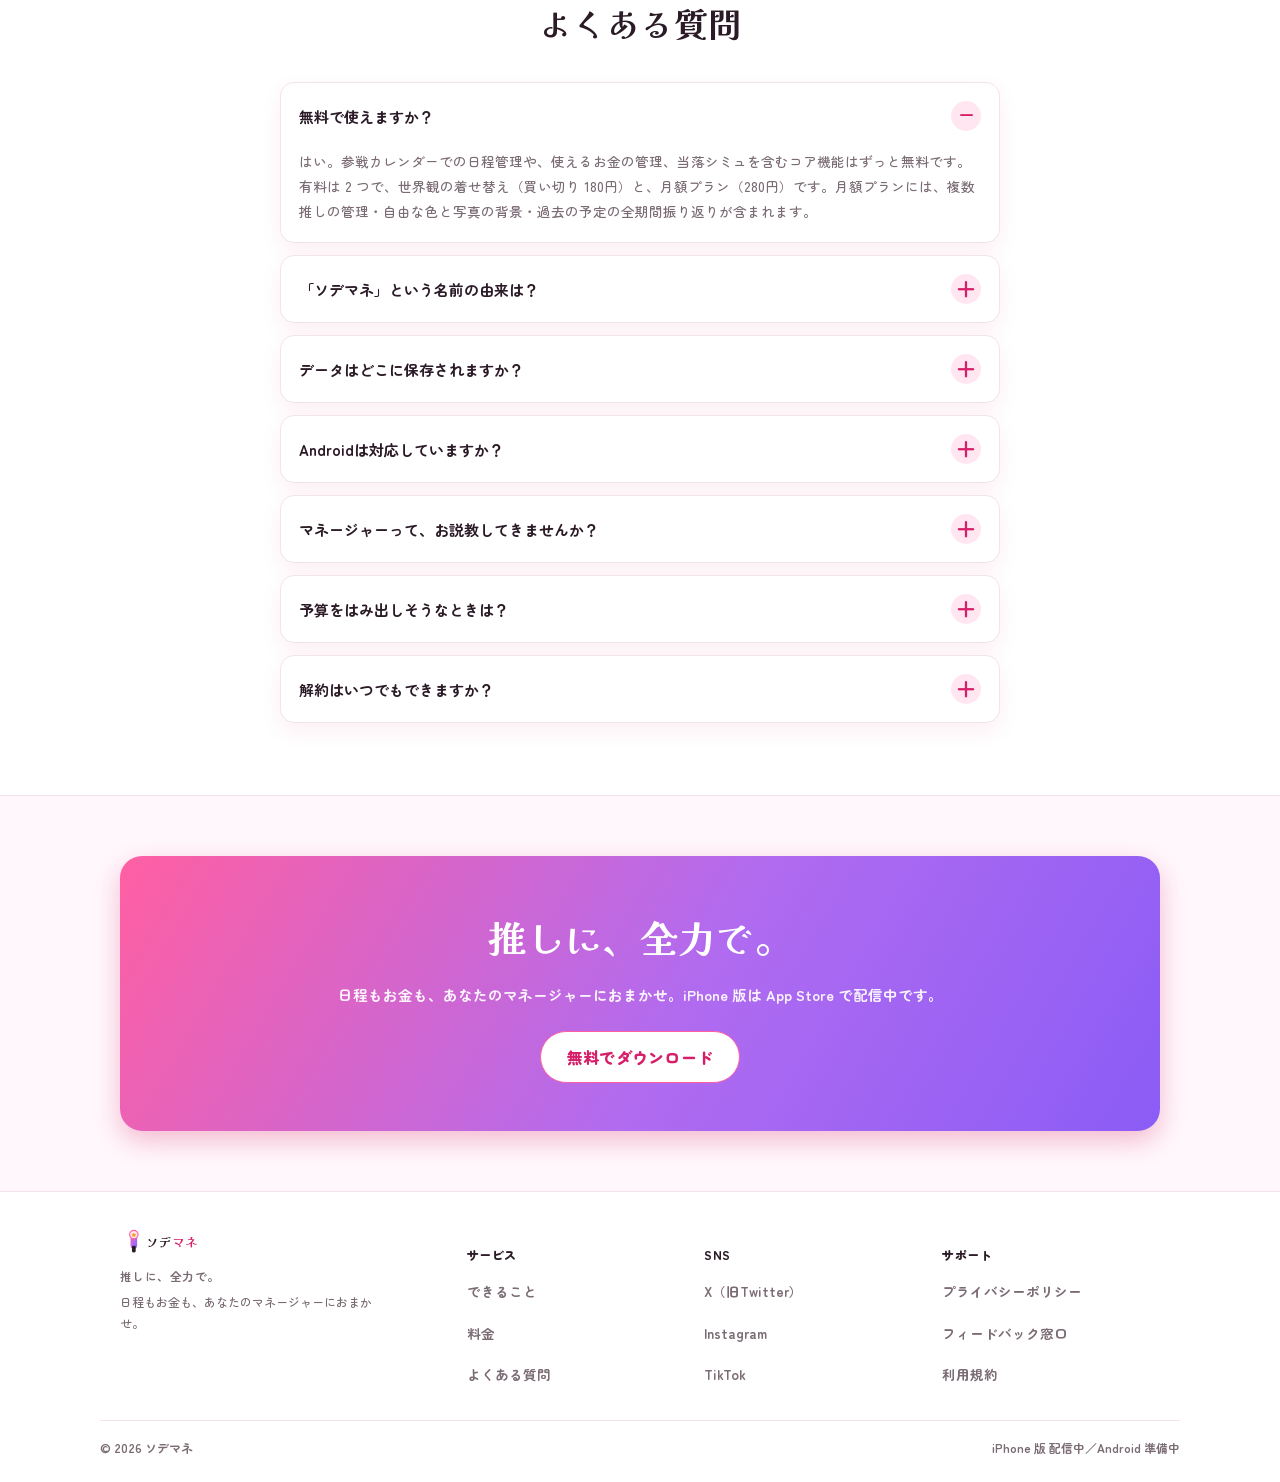
==== commit 5a1c51ff: "LP: 匿名 1 問チップ「あなたの推しは、どのジャンルですか？」（lp_survey・B1） ヒーロー直下に推しのジャンル 6 択のチップを置き、押すと GA4 へ lp_survey（label=" ====
--- a/index.html
+++ b/index.html
@@ -298,6 +298,28 @@
 .head{text-align:center;margin-bottom:30px}
 .head h2{font-family:var(--font-display);font-weight:700;font-size:30px;margin-top:10px}
 .head .tag{font-size:14px;font-weight:700;color:var(--ink-muted);margin-top:8px}
+
+/* 推しジャンルの匿名 1 問（2026-11-08・B1）: LP の訪問者が誰かを個人情報なしで知るため。押したジャンル名だけを lp_survey で送る */
+.survey{padding:0 0 28px}
+.survey .sv-card{max-width:640px;margin:0 auto;background:var(--surface,#fff);border:1px solid var(--line);border-radius:var(--r-lg);
+  box-shadow:var(--sh-card);padding:18px 12px 16px;text-align:center}
+.survey .sv-q{font-family:var(--font-body);font-weight:900;font-size:15px;line-height:1.5;color:var(--ink);margin:0}
+.survey .sv-fine{font-size:11.5px;font-weight:700;color:var(--ink-muted);margin:2px 0 0}
+.survey .sv-row{display:flex;flex-wrap:wrap;justify-content:center;gap:8px 6px;margin-top:12px} /* 375px 幅で 2 行に収まる寸法（3+3） */
+.survey .sv-row button{display:inline-flex;align-items:center;justify-content:center;gap:4px;min-height:44px;min-width:44px;max-width:100%;
+  padding:0 12px;border-radius:var(--r-pill);border:1.5px solid var(--line);background:var(--surface,#fff);color:var(--ink);
+  font-family:var(--font-body);font-size:13px;font-weight:800;line-height:1.3;cursor:pointer;-webkit-tap-highlight-color:transparent;
+  transition:border-color .18s var(--ease),background-color .18s var(--ease)}
+.survey .sv-row button[aria-pressed="true"]{border-color:var(--oshi-pink-deep);background:var(--pink-soft);color:var(--oshi-pink-deep);
+  box-shadow:inset 0 0 0 1px var(--oshi-pink-deep)}
+.survey .sv-row button{position:relative}
+/* 色だけに頼らず選択を示す印。角に重ねて置く＝押しても幅が変わらず、2 行の並びが崩れない */
+.survey .sv-row button[aria-pressed="true"]::after{content:"✓";position:absolute;top:-7px;right:-5px;width:20px;height:20px;border-radius:50%;
+  display:flex;align-items:center;justify-content:center;font-size:11px;font-weight:900;line-height:1;
+  background:var(--oshi-pink-deep);color:var(--on-accent,#fff);box-shadow:0 0 0 2px var(--surface,#fff)}
+.survey .sv-row button:focus-visible{outline:3px solid var(--oshi-pink-deep);outline-offset:2px}
+.survey .sv-msg{font-size:13.5px;font-weight:700;color:var(--ink);line-height:1.7;margin:12px 0 0;word-break:auto-phrase} /* 日本語を文節で折る（対応ブラウザのみ・非対応は通常の折返し） */
+.survey .sv-msg:empty{display:none}
 
 /* trust */
 .trust{display:grid;grid-template-columns:1fr;gap:16px;padding-block:24px}
@@ -772,6 +794,26 @@
         <!-- 世界観の切替はヘッダーの「着せ替え」へ移した（2026-11-03・どこまでスクロールしても押せるように）。系スキン節にも同じものを JS が複製する。 -->
         <img id="heroShot" class="shot" src="assets/screens/app-home.webp" alt="ソデマネの実際のホーム画面（サンプルデータ）" data-default-src="assets/screens/app-home.webp" data-default-alt="ソデマネの実際のホーム画面（サンプルデータ）" style="width:100%;max-width:330px;border-radius:30px;border:1px solid var(--line);box-shadow:0 24px 60px rgba(31,20,48,.22);display:block;margin:0 auto" loading="eager">
       </div>
+      </div>
+    </div>
+  </section>
+
+  <!-- ============ SURVEY（推しジャンルの匿名 1 問・2026-11-08） ============ -->
+  <!-- section に id を付けない＝section_view の対象外（ヒーロー直下で必ず見えるため到達の数字が無意味になる）。回答は任意・未回答でも何も妨げない -->
+  <section class="survey" aria-labelledby="svQ">
+    <div class="wrap">
+      <div class="sv-card">
+        <p id="svQ" class="sv-q">あなたの推しは、どのジャンルですか？</p>
+        <p class="sv-fine">任意の 1 問です。お名前などは伺いません。</p>
+        <div class="sv-row" role="group" aria-labelledby="svQ">
+          <button type="button" data-genre="idol" aria-pressed="false">アイドル</button>
+          <button type="button" data-genre="stage" aria-pressed="false">2.5次元・舞台</button>
+          <button type="button" data-genre="seiyu" aria-pressed="false">声優</button>
+          <button type="button" data-genre="kpop" aria-pressed="false">K-POP</button>
+          <button type="button" data-genre="band" aria-pressed="false">バンド・アーティスト</button>
+          <button type="button" data-genre="other" aria-pressed="false">その他</button>
+        </div>
+        <p class="sv-msg" id="svMsg" aria-live="polite"></p>
       </div>
     </div>
   </section>
@@ -1614,6 +1656,44 @@
     requestAnimationFrame(function(){ requestAnimationFrame(function(){ root.classList.add("kei-ready"); }); });
   }
 
+  /* ---- 推しジャンルの匿名 1 問（2026-11-08・B1） ----
+     送るのはジャンルの区分（genre:idol 等）だけ。回答はこのブラウザの localStorage にだけ残し、
+     再訪時は答えた状態を出す（その時は送らない）。答えを変えたときだけ新しい区分を送る。 */
+  var SURVEY_KEY = "sodemane_lp_genre";
+  var SURVEY_MSG = {
+    idol:  "当落と遠征の日程、先回りして見ておきます。",
+    stage: "公演が重なる週も、日程と出費をまとめて見ておきます。",
+    seiyu: "イベントも公演も、当落と日程をひとつのカレンダーにまとめておけます。",
+    kpop:  "来日公演の当落と遠征費、まとめて見られます。",
+    band:  "ツアーの日程と遠征費、先回りして見ておきます。",
+    other: "どのジャンルの推し活でも、予定とお金をまとめて見ておきます。"
+  };
+  function initSurvey(){
+    var row = document.querySelector(".survey .sv-row");
+    var msg = document.getElementById("svMsg");
+    if(!row || !msg) return;
+    var btns = row.querySelectorAll("button[data-genre]");
+    function show(g){
+      for(var i=0;i<btns.length;i++){
+        btns[i].setAttribute("aria-pressed", btns[i].getAttribute("data-genre") === g ? "true" : "false");
+      }
+      msg.textContent = SURVEY_MSG[g] || "";
+    }
+    var saved = null;
+    try { saved = localStorage.getItem(SURVEY_KEY); } catch(e){}
+    if(saved && SURVEY_MSG.hasOwnProperty(saved)) show(saved); else saved = null;
+    row.addEventListener("click", function(ev){
+      var b = ev.target && ev.target.closest ? ev.target.closest("button[data-genre]") : null;
+      if(!b) return;
+      var g = b.getAttribute("data-genre");
+      if(!SURVEY_MSG.hasOwnProperty(g) || g === saved) return; // 同じ答えの押し直しは送らない
+      saved = g;
+      show(g);
+      try { localStorage.setItem(SURVEY_KEY, g); } catch(e){}
+      track("lp_survey", { label: "genre:" + g });
+    });
+  }
+
   function init(){
     applyPricing();
     animateGauges();
@@ -1624,6 +1704,7 @@
     initSkins();
     applyKeiSale();
     initKei();
+    initSurvey();
     // CTAクリック計測（事前登録ボタン）
     var ctas = document.querySelectorAll('a[href="#register"]');
     for(var i=0;i<ctas.length;i++){
@@ -1647,6 +1728,13 @@
     document.addEventListener("click", function(e){
       var a = e.target && e.target.closest ? e.target.closest('a[href*="testflight.apple.com"]') : null;
       if(a) track("beta_click", { label: ((a.textContent||"").trim() + "@" + ctaPlace(a)).slice(0, 128) });
+      // App Store へのクリック計測（2026-11-04）。launch では applyMode が先に href を STORE_URL へ
+      // 書き換えるので cta_click に入らない＝「LP → App Store」の段が欠けていた。label は 押された場所:ct。
+      var store = e.target && e.target.closest ? e.target.closest('a[href*="apps.apple.com"]') : null;
+      if(store){
+        var ctMatch = (store.getAttribute("href") || "").match(/[?&]ct=([A-Za-z0-9_]+)/);
+        track("store_click", { label: ctaPlace(store) + ":" + (ctMatch ? ctMatch[1] : "none") });
+      }
     });
     // どこまで読まれたか（2026-10-22）: 各節の頭が画面の上 6 割に入ったら、その節を 1 回だけ送る。
     // Cookie・識別子は使わない（送るのは節の名前だけ）。
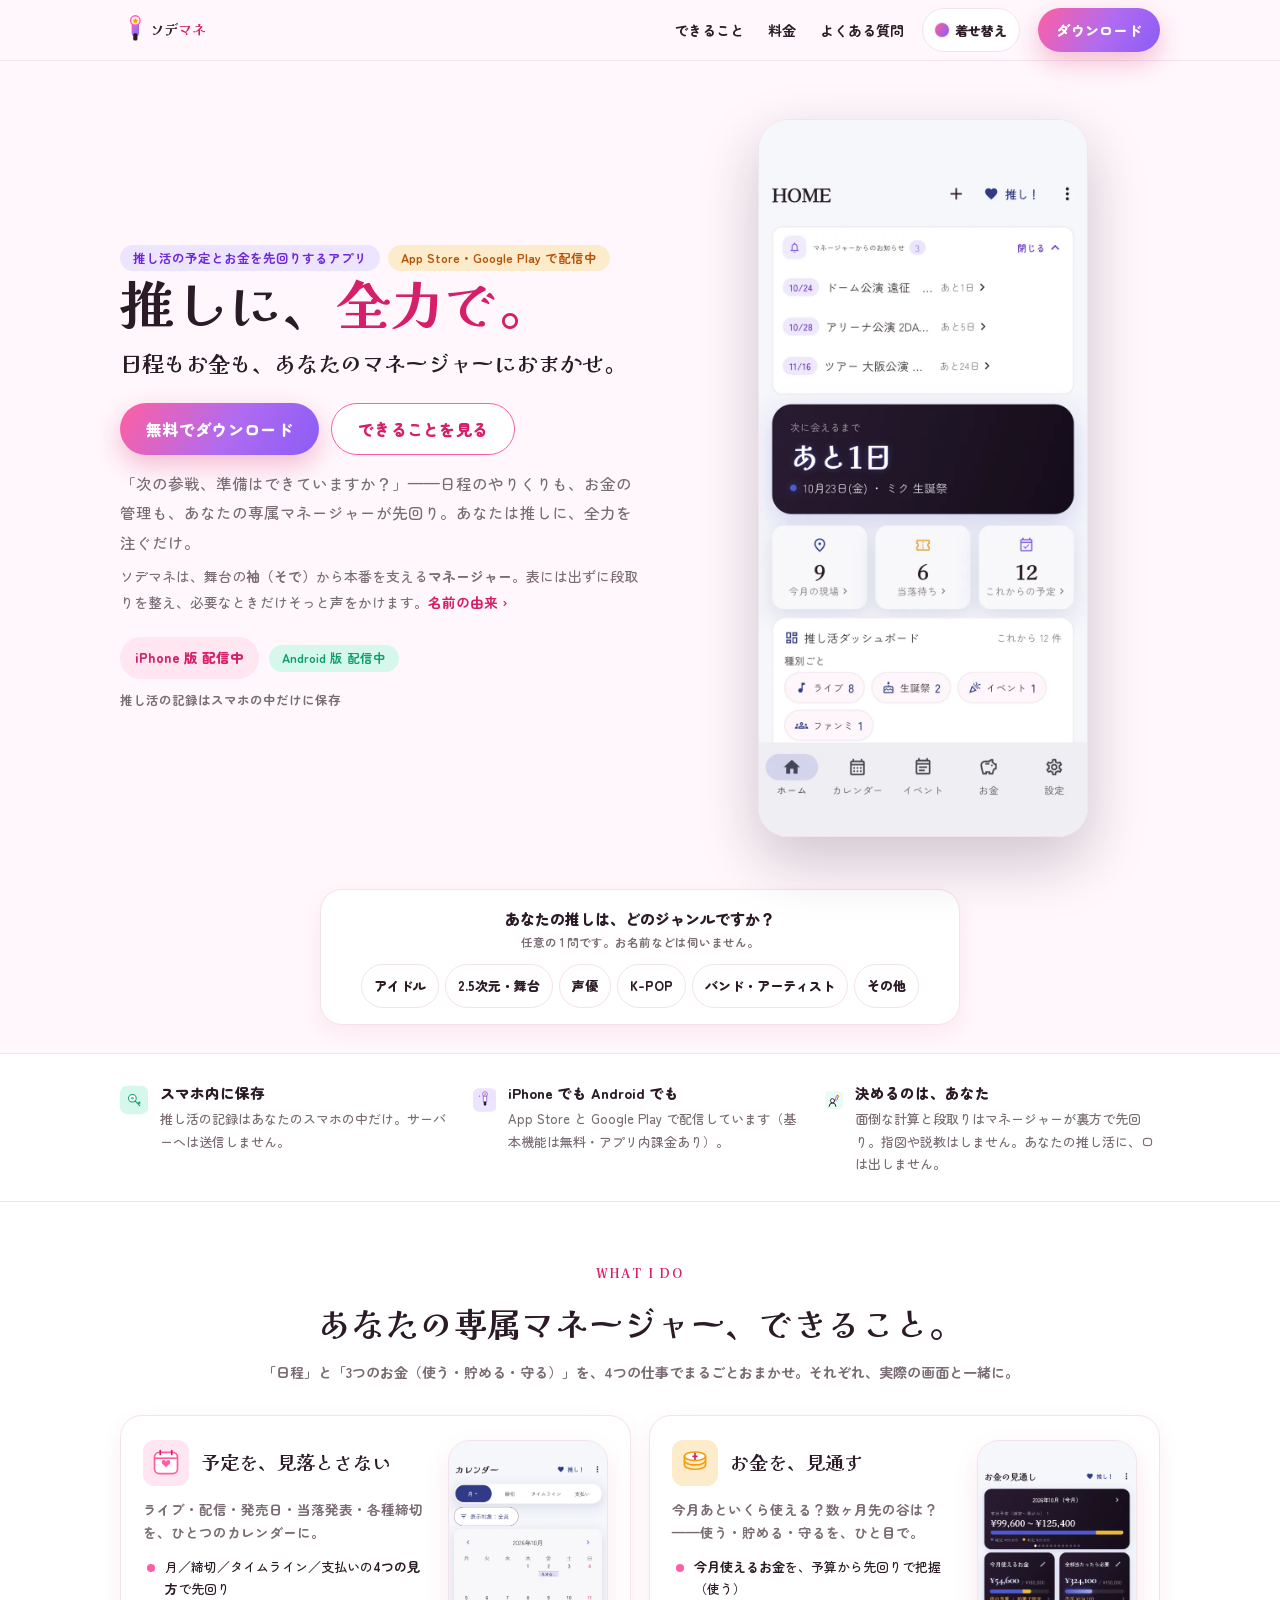
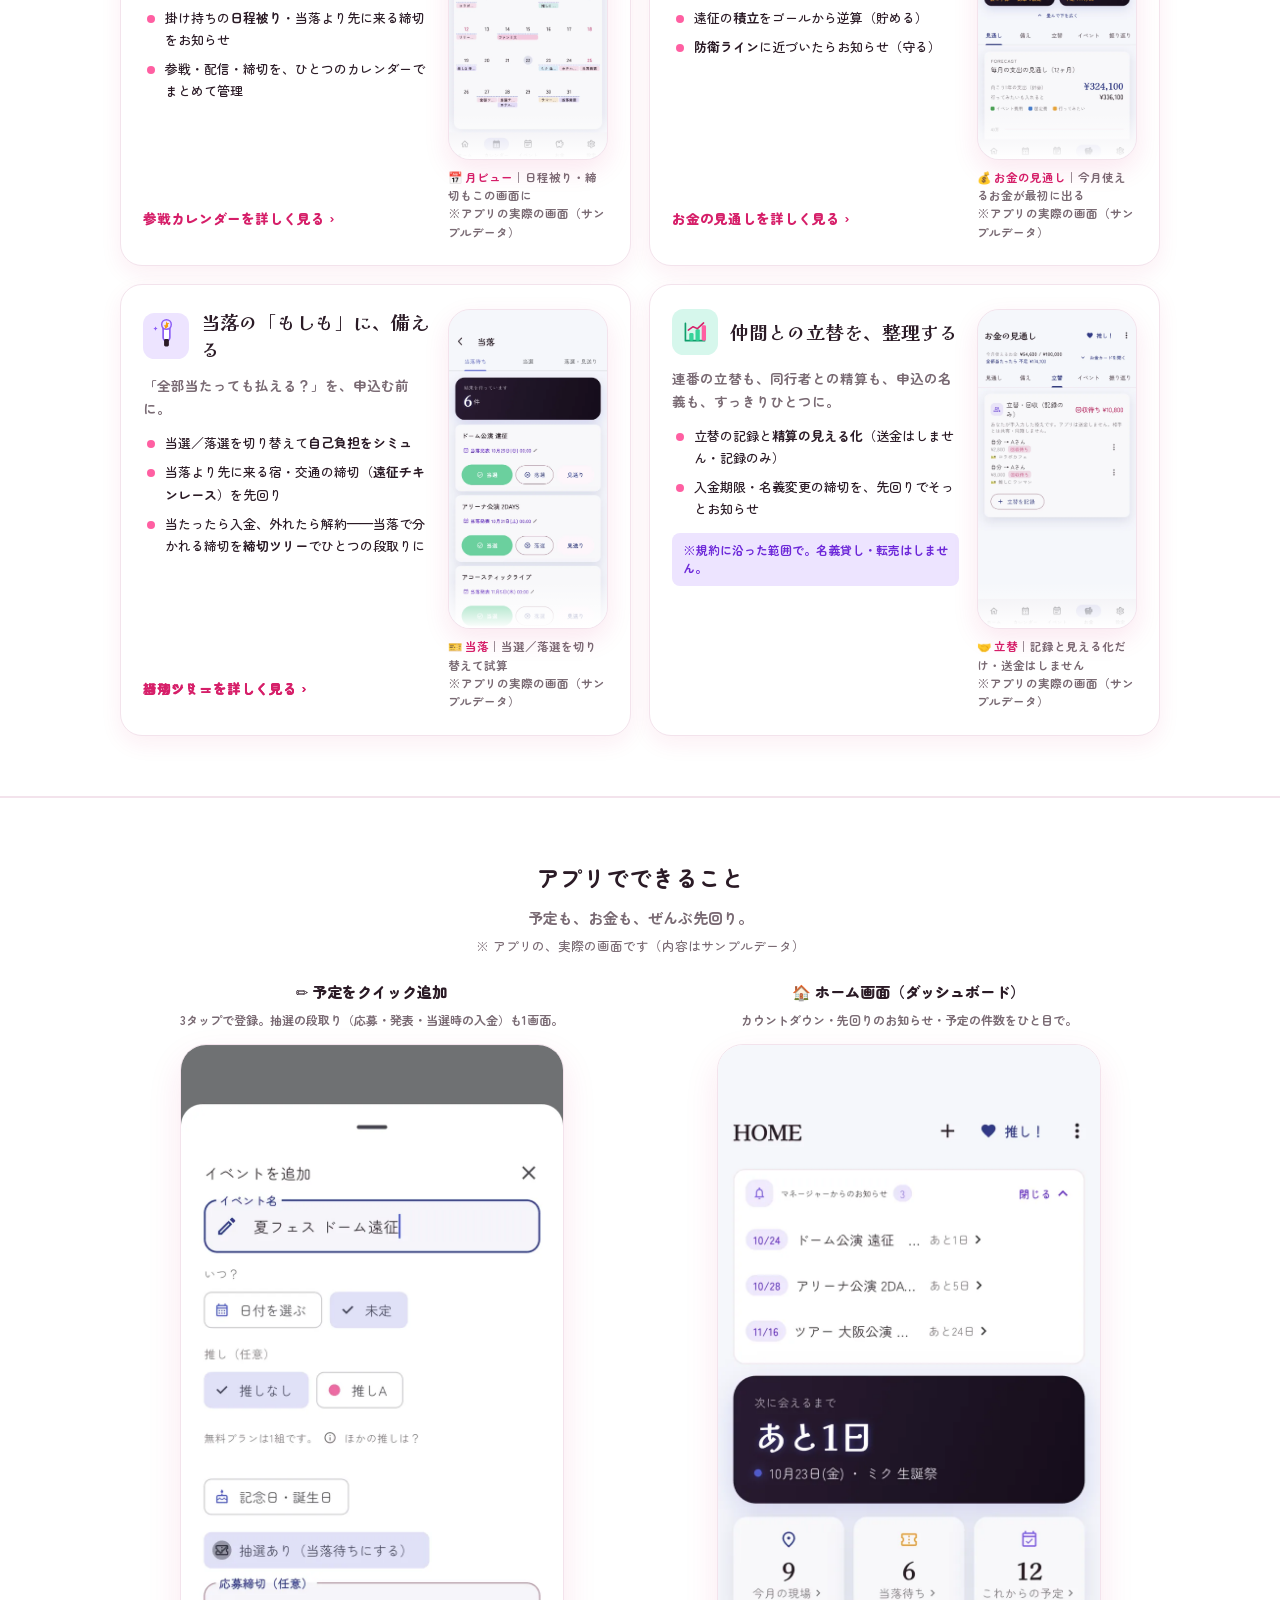
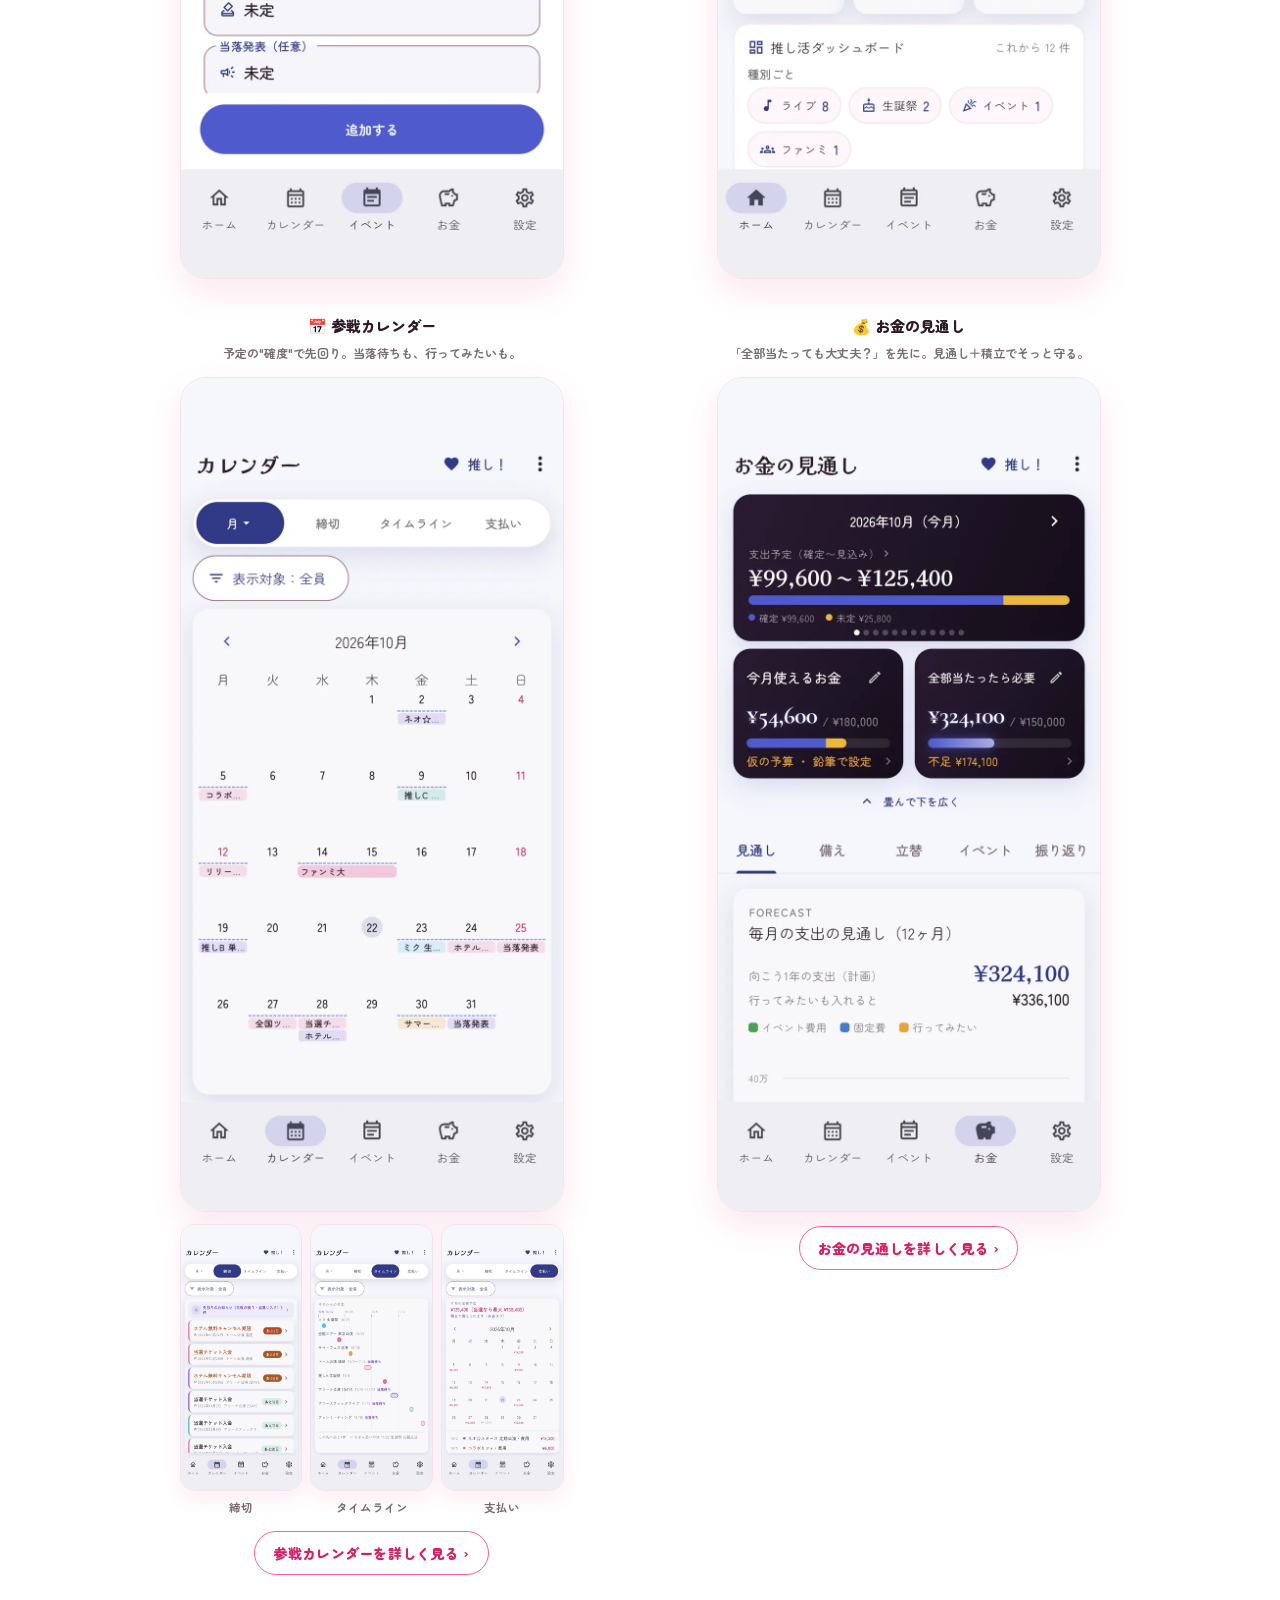
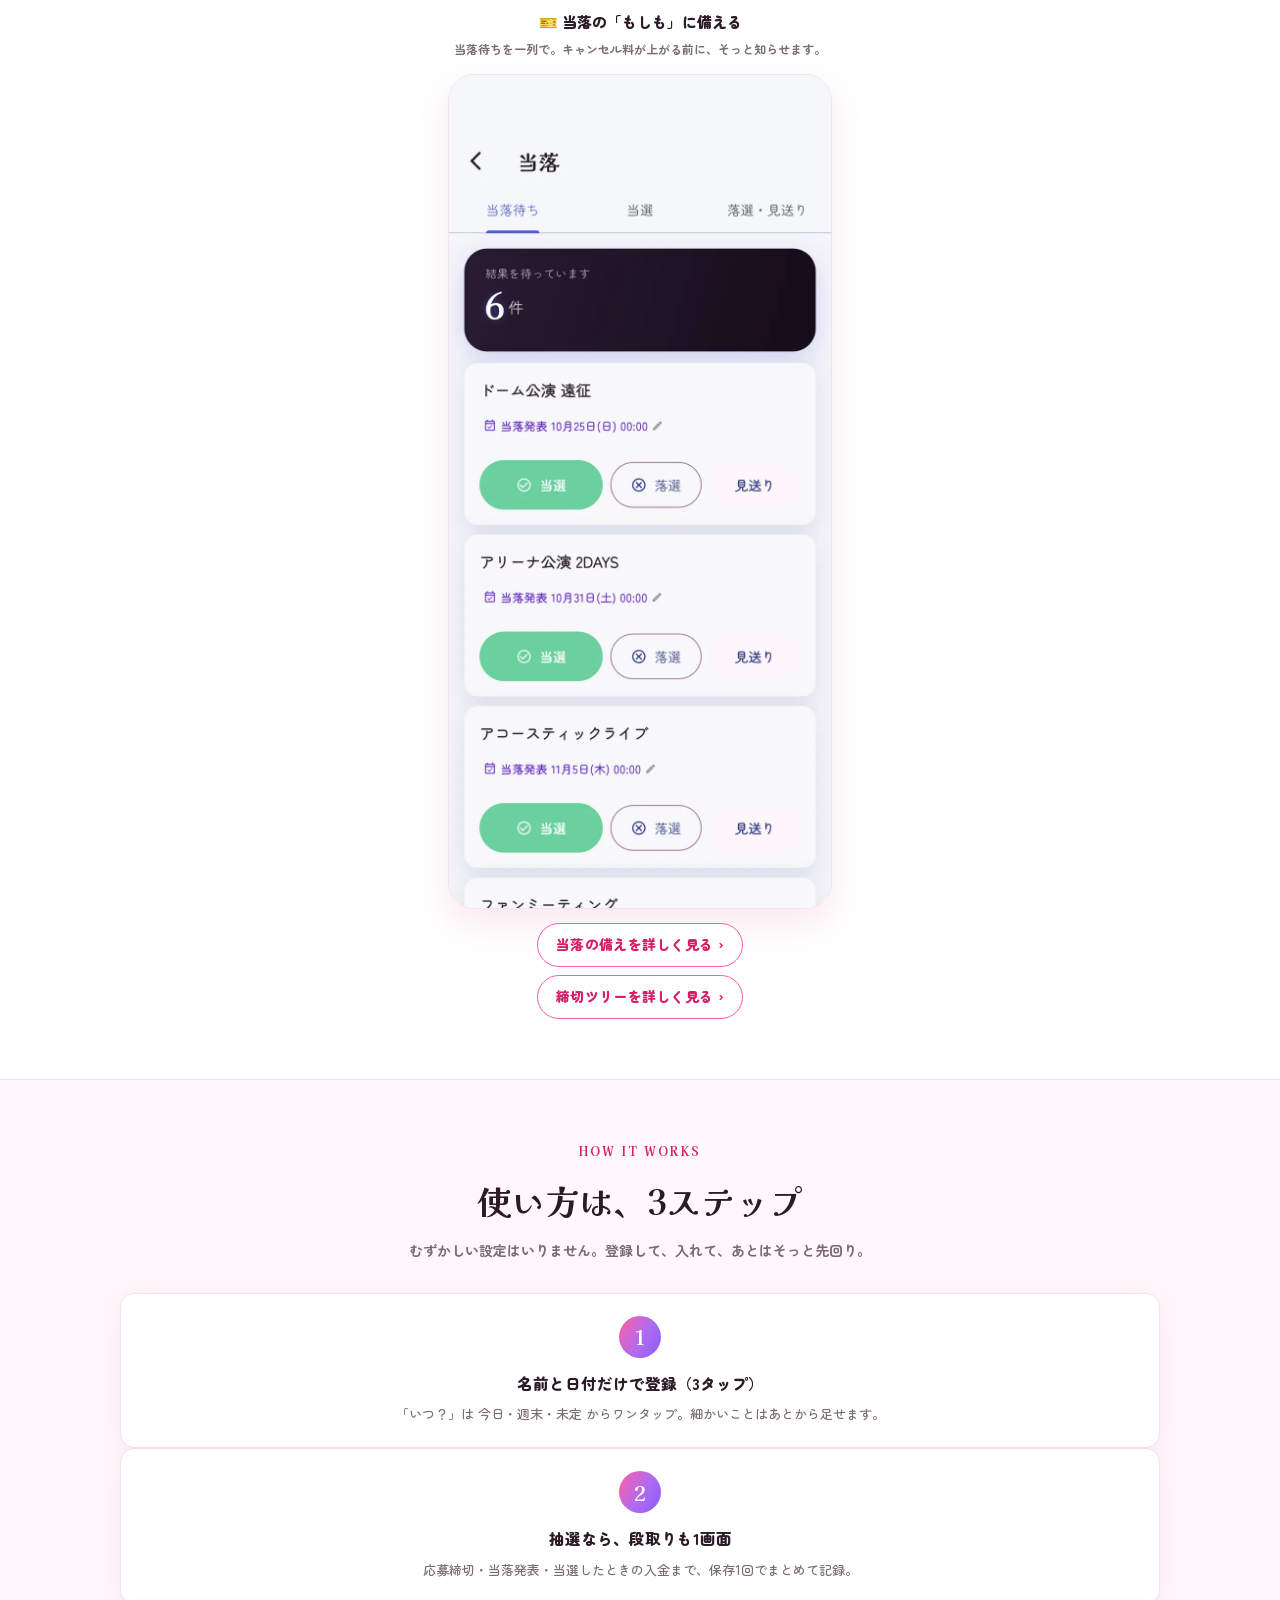
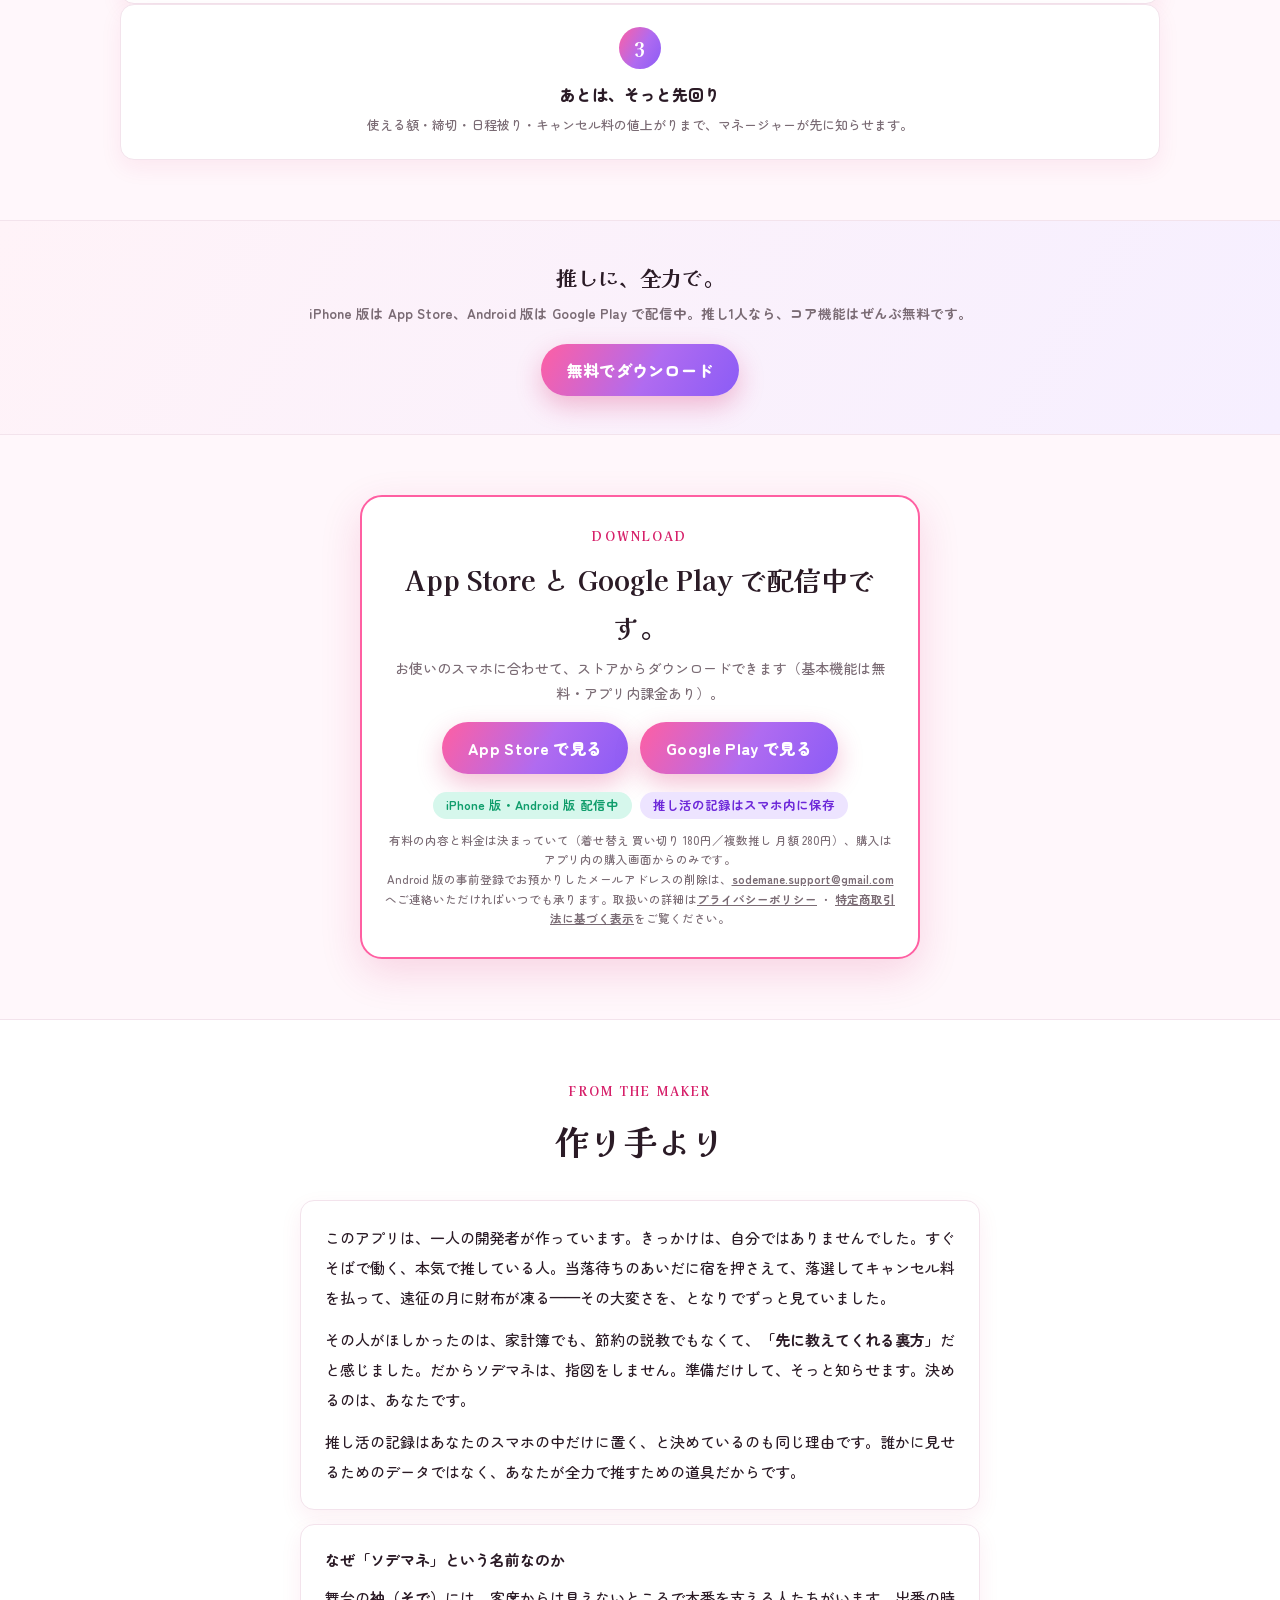
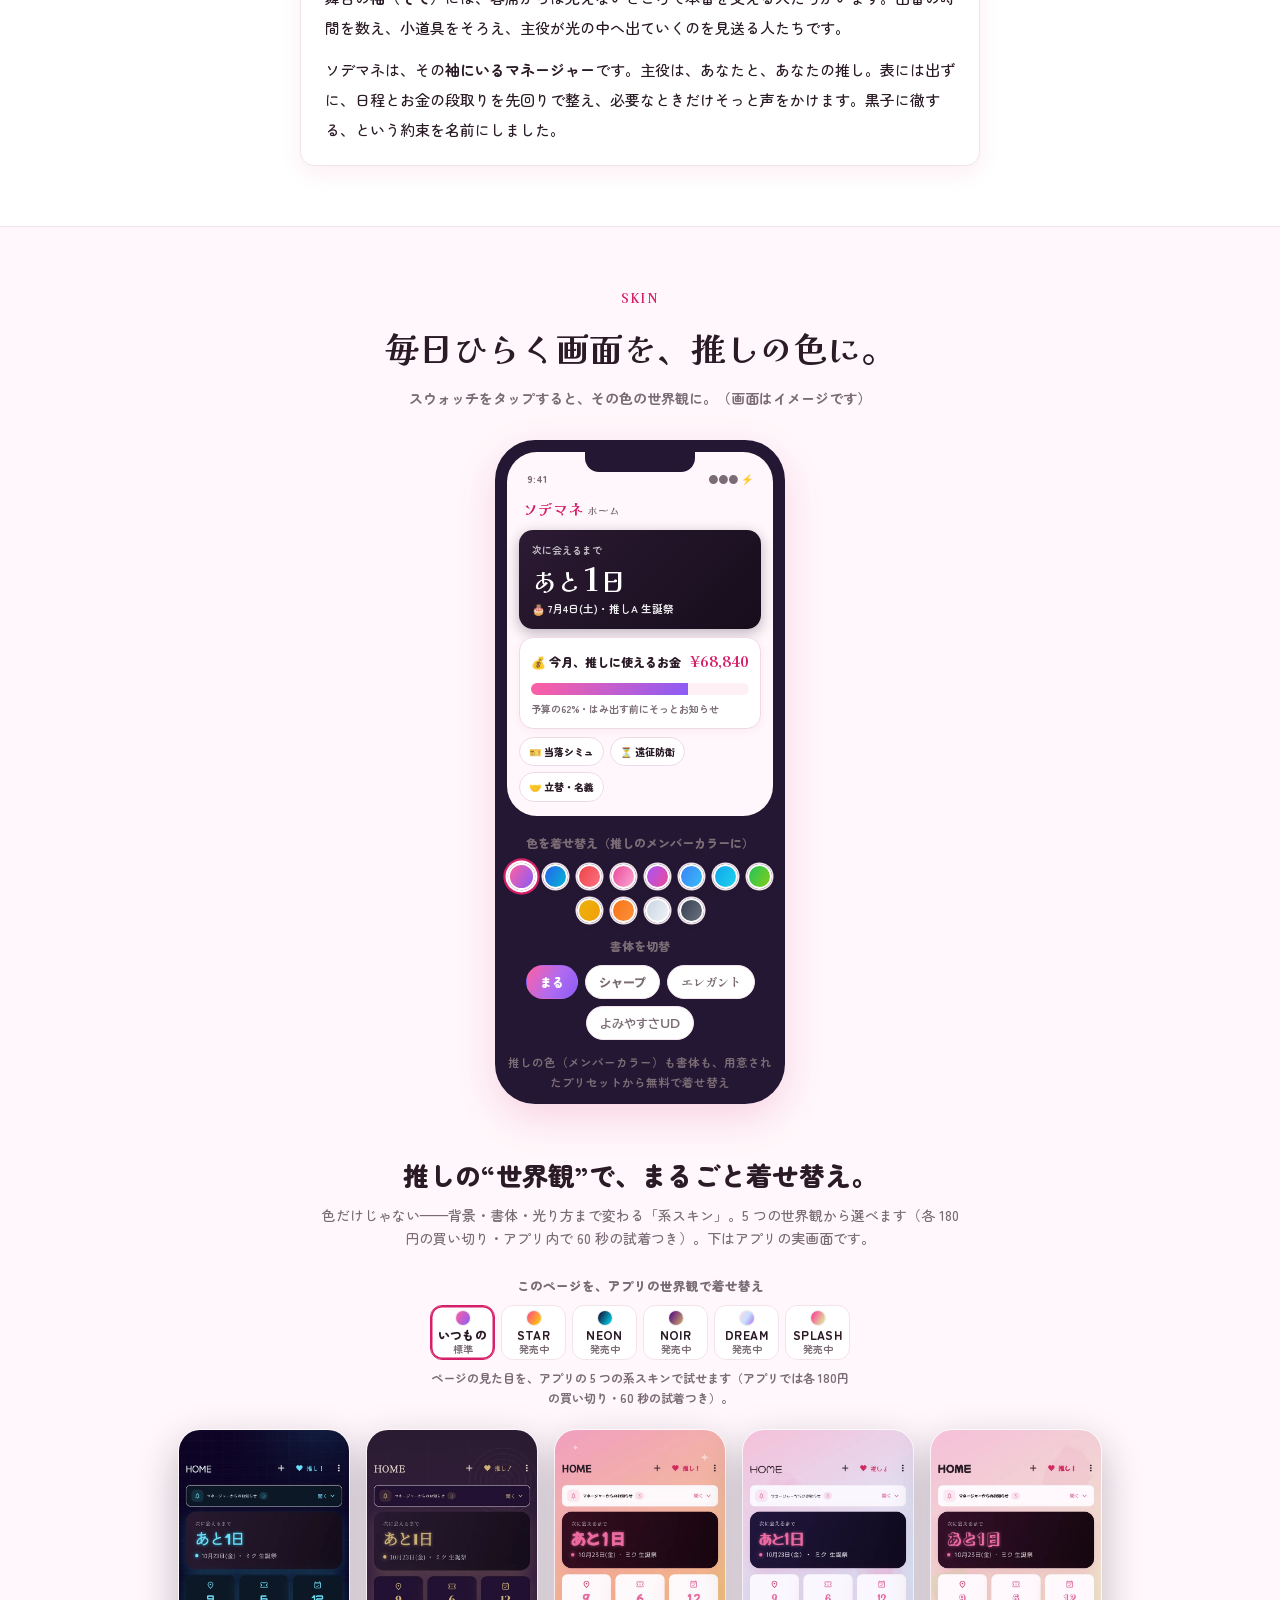
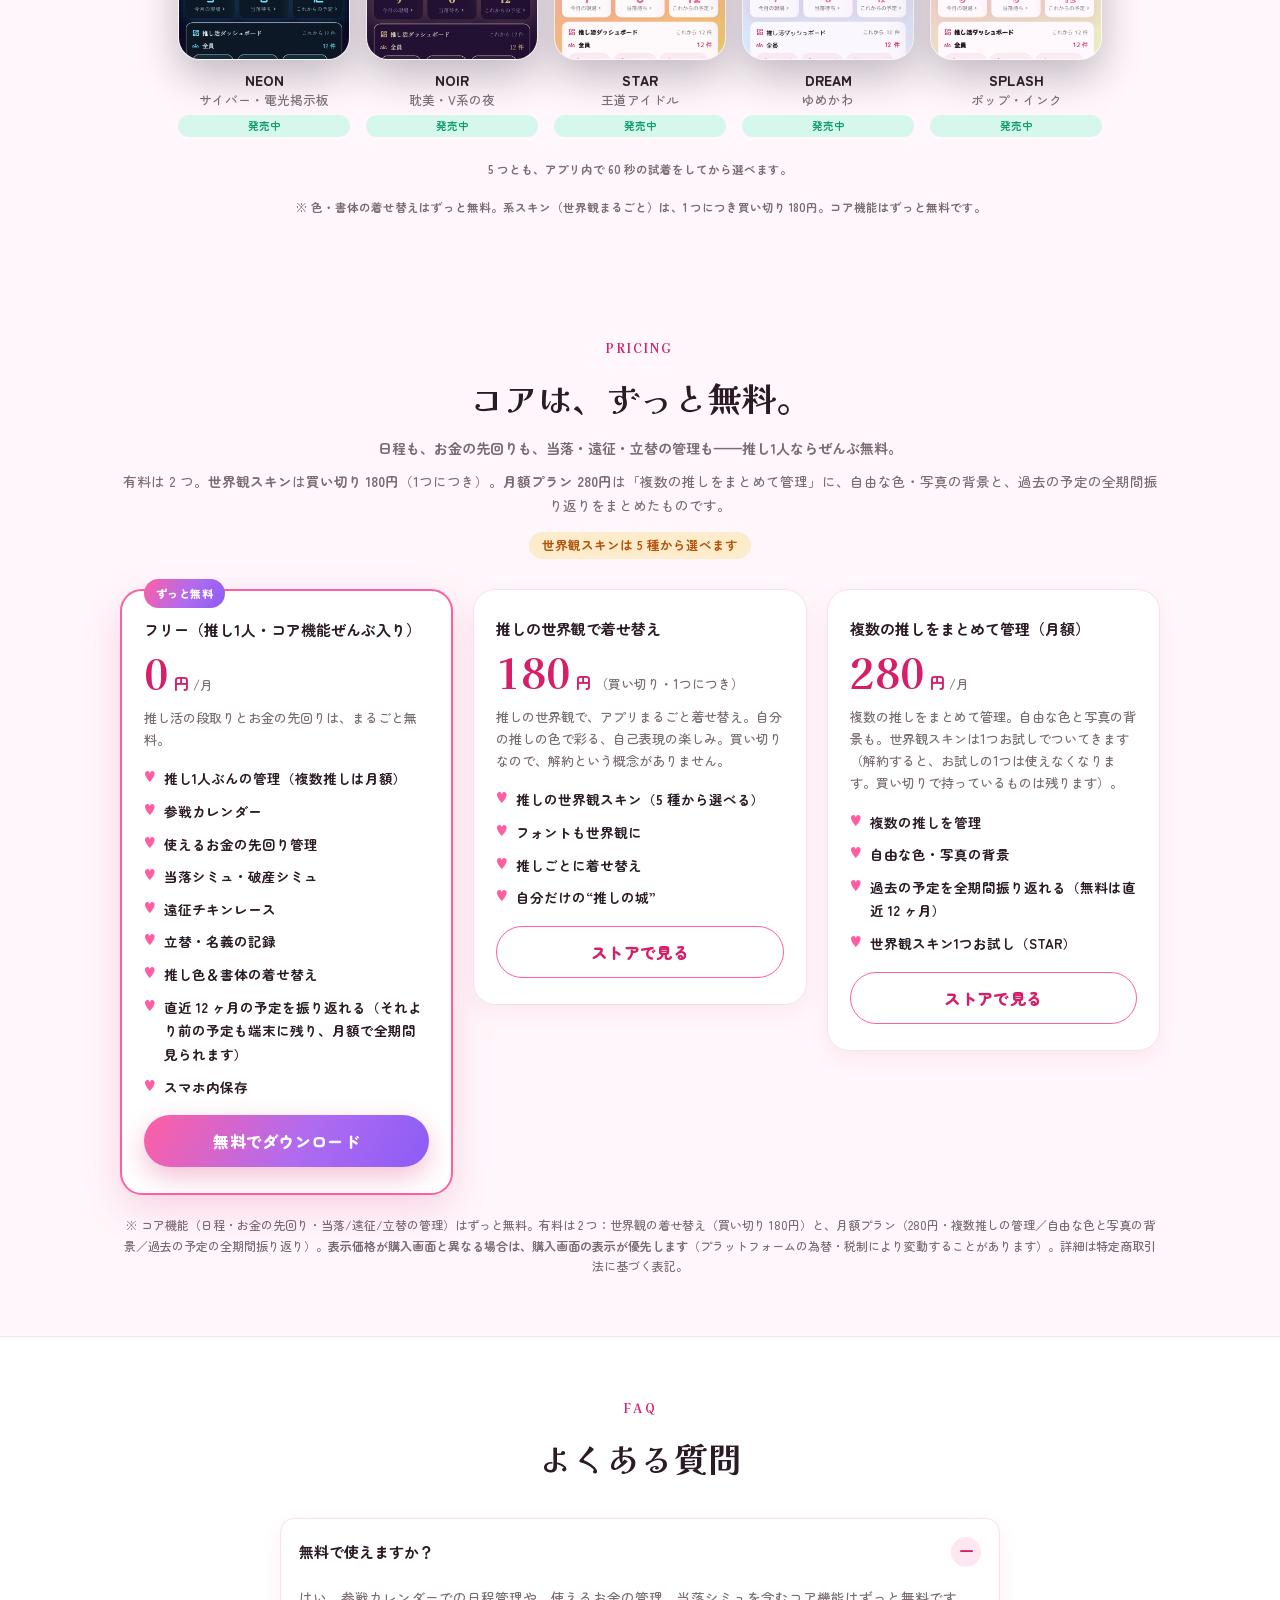
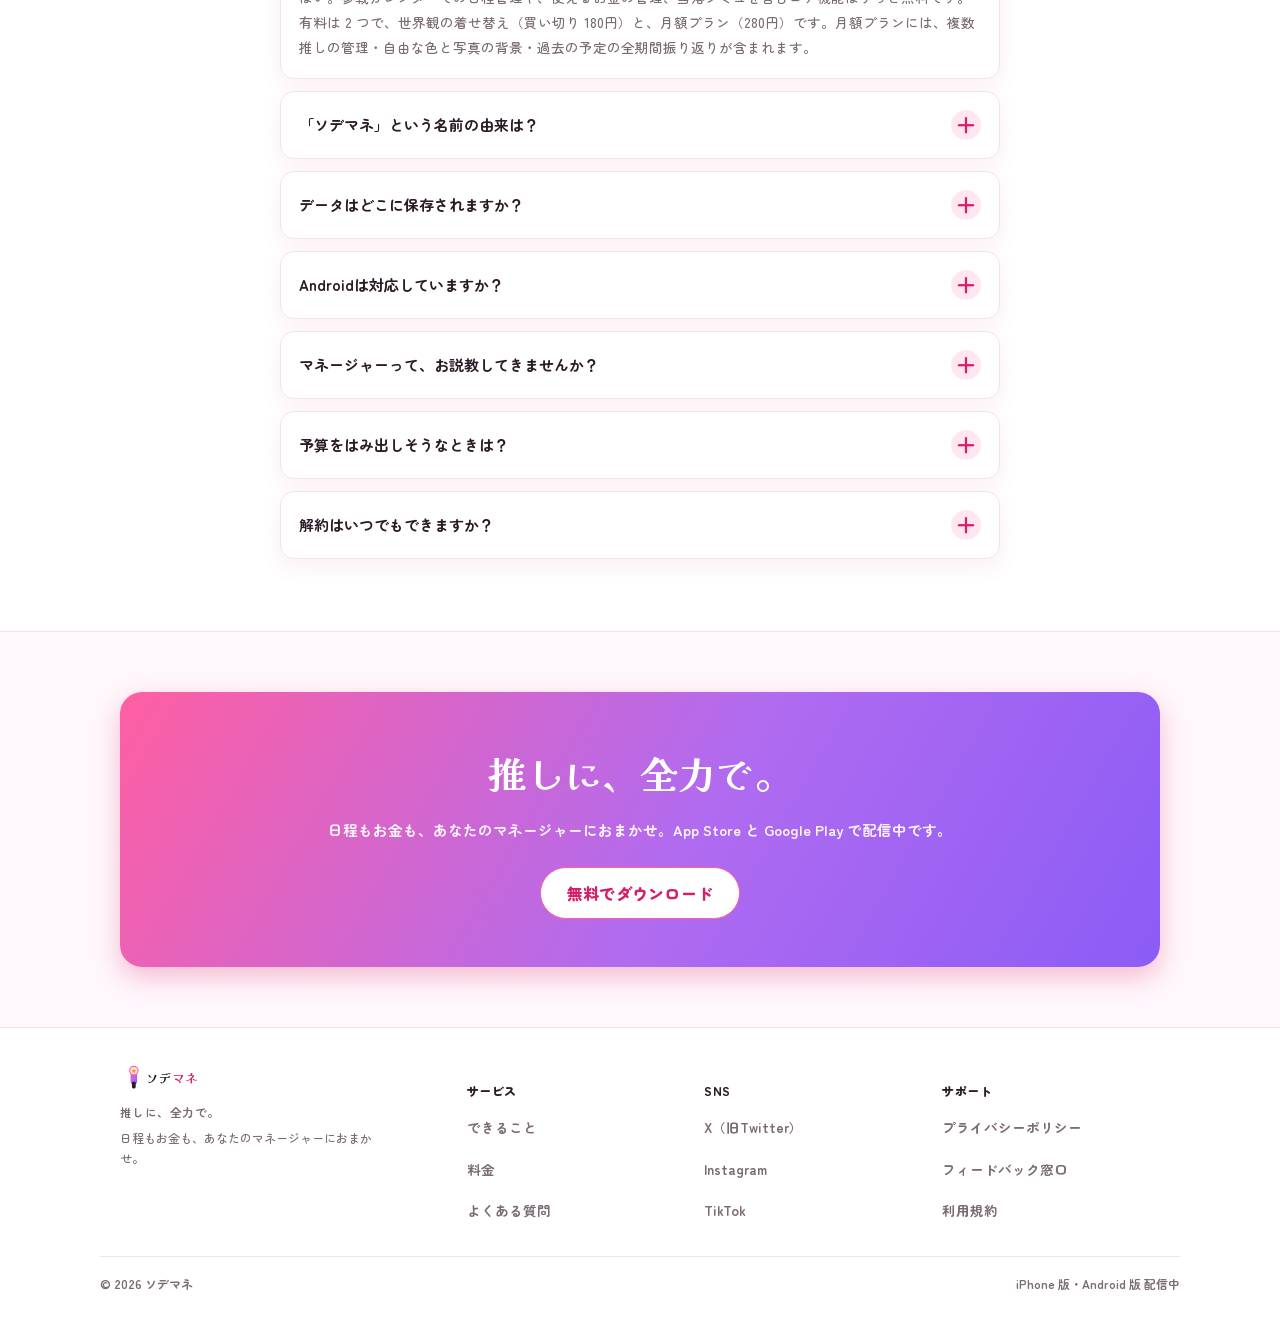
==== commit fd2f5f9f: "LP: Android 版（Google Play）の配信に合わせて表記・導線を更新 OS ごとにストアへ直接案内し、事前登録フォームを外す。store_click に Google Play を追加" ====
--- a/index.html
+++ b/index.html
@@ -4,7 +4,7 @@
 <meta charset="utf-8">
 <meta name="viewport" content="width=device-width, initial-scale=1, viewport-fit=cover">
 <title>ソデマネ — 推しに、全力で。</title>
-<meta name="description" content="推し活の予定とお金を先回りするアプリ「ソデマネ」。当落発表・入金締切・遠征の費用を、ひとつのカレンダーで見える化。推しの記録はスマホの中だけ。iPhone 版を App Store で配信中（基本機能は無料）。。">
+<meta name="description" content="推し活の予定とお金を先回りするアプリ「ソデマネ」。当落発表・入金締切・遠征の費用を、ひとつのカレンダーで見える化。推しの記録はスマホの中だけ。iPhone 版は App Store、Android 版は Google Play で配信中（基本機能は無料）。">
 <!-- Google Search Console の所有権確認（2026-10-23）。消すと確認が外れるので残す -->
 <meta name="google-site-verification" content="cp2OvZv0TBCrvYeINsoag0G2E6sKG5X-5xx8Ko_BjZ8" />
 
@@ -81,7 +81,7 @@
      トップと features/ の 4 ページだけ。privacy / terms / tokushoho は noindex のまま（事業者情報を検索に載せない設計を継ぐ） -->
 <meta name="twitter:card" content="summary_large_image">
 <meta name="twitter:title" content="ソデマネ — 推しに、全力で。">
-<meta name="twitter:description" content="推し活の予定とお金を、先回りして見える化。iPhone 版を App Store で配信中（基本機能は無料）。">
+<meta name="twitter:description" content="推し活の予定とお金を、先回りして見える化。iPhone 版は App Store、Android 版は Google Play で配信中（基本機能は無料）。">
 <meta name="twitter:image" content="https://sodemane.github.io/assets/og-image_1200x630_20261029.png">
 <meta name="twitter:image:alt" content="ソデマネ — 推し活の予定とお金を先回りするアプリ。右はアプリのホーム画面。">
 
@@ -93,10 +93,10 @@
   "name": "ソデマネ",
   "alternateName": "ソデマネ｜推し活の予定とお金",
   "applicationCategory": "LifestyleApplication",
-  "operatingSystem": "iOS",
-  "description": "推し活をするあなたの専属マネージャー。ライブ・配信・当落発表・各種締切と、使う・貯める・守るの3つのお金を先回りで見える化。データは端末内に保存し、送金はしません。iPhone 版を App Store で配信中。",
-  "downloadUrl": "https://apps.apple.com/jp/app/id6823073327",
-  "installUrl": "https://apps.apple.com/jp/app/id6823073327",
+  "operatingSystem": "iOS, Android",
+  "description": "推し活をするあなたの専属マネージャー。ライブ・配信・当落発表・各種締切と、使う・貯める・守るの3つのお金を先回りで見える化。データは端末内に保存し、送金はしません。iPhone 版は App Store、Android 版は Google Play で配信中。",
+  "downloadUrl": ["https://apps.apple.com/jp/app/id6823073327", "https://play.google.com/store/apps/details?id=net.jenterprise.oshikatsu"],
+  "installUrl": ["https://apps.apple.com/jp/app/id6823073327", "https://play.google.com/store/apps/details?id=net.jenterprise.oshikatsu"],
   "inLanguage": "ja",
   "url": "https://sodemane.github.io/",
   "image": "https://sodemane.github.io/assets/og-image_1200x630_20261029.png",
@@ -773,7 +773,7 @@
       <div>
         <div style="display:flex;gap:8px;flex-wrap:wrap">
           <span class="badge b-purple">推し活の予定とお金を先回りするアプリ</span>
-          <span class="badge b-gold">App Store で配信中</span>
+          <span class="badge b-gold">App Store・Google Play で配信中</span>
         </div>
         <h1>推しに、<span class="pk">全力で。</span></h1>
         <div class="sub">日程もお金も、あなたのマネージャーにおまかせ。</div>
@@ -786,7 +786,7 @@
         <p class="lead" style="font-size:.92em;margin-top:6px">ソデマネは、舞台の<b>袖（そで）</b>から本番を支える<b>マネージャー</b>。表には出ずに段取りを整え、必要なときだけそっと声をかけます。<a href="#name-origin" style="color:var(--oshi-pink-deep);font-weight:700">名前の由来 ›</a></p>
         <div class="proof">
           <span class="count-pill js-countpill">iPhone 版 配信中</span>
-          <span class="badge b-mint">Android 版は準備中</span>
+          <span class="badge b-mint">Android 版 配信中</span>
         </div>
         <div class="note">推し活の記録はスマホの中だけに保存</div>
       </div>
@@ -822,7 +822,7 @@
   <section class="sec white solo" style="padding:0">
     <div class="wrap trust">
       <div class="item"><svg class="ic-sm"><use href="#ic-key"></use></svg><div><b>スマホ内に保存</b><p>推し活の記録はあなたのスマホの中だけ。サーバーへは送信しません。</p></div></div>
-      <div class="item"><svg class="ic-sm"><use href="#ic-penlight"></use></svg><div><b>iPhone から先に公開</b><p>Android 版も準備しています。公開のお知らせは、ページ下の欄から受け取れます。</p></div></div>
+      <div class="item"><svg class="ic-sm"><use href="#ic-penlight"></use></svg><div><b>iPhone でも Android でも</b><p>App Store と Google Play で配信しています（基本機能は無料・アプリ内課金あり）。</p></div></div>
       <div class="item"><svg class="ic-sm"><use href="#ic-fan"></use></svg><div><b>決めるのは、あなた</b><p>面倒な計算と段取りはマネージャーが裏方で先回り。指図や説教はしません。あなたの推し活に、口は出しません。</p></div></div>
     </div>
   </section>
@@ -988,7 +988,7 @@
   <section class="midcta">
     <div class="wrap">
       <b>推しに、全力で。</b>
-      <p>iPhone 版は App Store で配信中。推し1人なら、コア機能はぜんぶ無料です。</p>
+      <p>iPhone 版は App Store、Android 版は Google Play で配信中。推し1人なら、コア機能はぜんぶ無料です。</p>
       <a class="btn btn-primary" href="#register">無料でダウンロード</a>
     </div>
   </section>
@@ -998,26 +998,18 @@
     <div class="wrap">
       <div class="reg-card">
         <div class="kicker">DOWNLOAD</div>
-        <h2>App Store で配信中です。</h2>
-        <p class="lead">iPhone の方は、App Store から無料でダウンロードできます（基本機能は無料・アプリ内課金あり）。<br><a class="btn btn-primary" style="margin-top:12px" href="https://apps.apple.com/jp/app/id6823073327?pt=129103393&amp;ct=lp&amp;mt=8">App Store で見る</a><br><span style="font-size:.9em">Android 版は準備中です。下の欄にメールアドレスを入れると、公開のお知らせを受け取れます（Android 版の事前登録）。</span></p>
-        <div class="reg-count js-countreg">Android 版の事前登録 受付中</div>
-        <form id="regForm" class="reg-form" novalidate>
-          <input type="text" name="website" id="regHp" style="position:absolute;left:-9999px" tabindex="-1" autocomplete="off" aria-hidden="true">
-          <label class="field" style="flex:1"><input id="regEmail" type="email" inputmode="email" autocomplete="email" placeholder="you@oshi.jp" aria-label="メールアドレス"></label>
-          <button class="btn btn-primary" type="submit">Android 版のお知らせを受け取る</button>
-        </form>
-        <div id="regErr" class="err" role="alert"></div>
-        <div id="regOk" class="reg-ok hidden">
-          <b>ご登録ありがとうございます！</b>
-          <p>Android 版を公開したら、マネージャーがいちばんにご連絡します。</p>
+        <h2>App Store と Google Play で配信中です。</h2>
+        <p class="lead">お使いのスマホに合わせて、ストアからダウンロードできます（基本機能は無料・アプリ内課金あり）。</p>
+        <div style="display:flex;flex-wrap:wrap;justify-content:center;gap:12px;margin-top:12px">
+          <a class="btn btn-primary" href="https://apps.apple.com/jp/app/id6823073327?pt=129103393&amp;ct=lp&amp;mt=8">App Store で見る</a>
+          <a class="btn btn-primary" href="https://play.google.com/store/apps/details?id=net.jenterprise.oshikatsu&amp;referrer=utm_source%3Dlp">Google Play で見る</a>
         </div>
         <div class="reg-badges">
-          <span class="badge b-mint">iPhone 版 配信中・Android 準備中</span>
+          <span class="badge b-mint">iPhone 版・Android 版 配信中</span>
           <span class="badge b-purple">推し活の記録はスマホ内に保存</span>
         </div>
-        <div class="reg-fine">お預かりするのは<b>メールアドレスのみ</b>です。<b>Android 版のリリースのお知らせにだけ</b>使い、ほかの目的には利用しません。<br>
-          <b>事前登録で購入が確定することはありません。</b>有料の内容と料金は決まっていて（着せ替え 買い切り 180円／複数推し 月額 280円）、購入はアプリ内の購入画面からのみです。<br>
-          配信の停止・登録情報の削除は、<a href="mailto:sodemane.support@gmail.com">sodemane.support@gmail.com</a> へご連絡いただければいつでも承ります。取扱いの詳細は<a href="privacy.html">プライバシーポリシー</a> ・ <a href="tokushoho.html">特定商取引法に基づく表示</a>をご覧ください。</div>
+        <div class="reg-fine">有料の内容と料金は決まっていて（着せ替え 買い切り 180円／複数推し 月額 280円）、購入はアプリ内の購入画面からのみです。<br>
+          Android 版の事前登録でお預かりしたメールアドレスの削除は、<a href="mailto:sodemane.support@gmail.com">sodemane.support@gmail.com</a> へご連絡いただければいつでも承ります。取扱いの詳細は<a href="privacy.html">プライバシーポリシー</a> ・ <a href="tokushoho.html">特定商取引法に基づく表示</a>をご覧ください。</div>
       </div>
     </div>
   </section>
@@ -1140,14 +1132,14 @@
           <div class="pricerow"><span class="num" id="premPrice">180</span><span class="yen">円</span><span class="per">（買い切り・1つにつき）</span></div>
           <div class="note">推しの世界観で、アプリまるごと着せ替え。自分の推しの色で彩る、自己表現の楽しみ。買い切りなので、解約という概念がありません。</div>
           <ul><li data-sale-text="推しの世界観スキン（5 種から選べる）">推しの世界観スキン（順次追加）</li><li>フォントも世界観に</li><li>推しごとに着せ替え</li><li>自分だけの“推しの城”</li></ul>
-          <a class="btn btn-ghost btn-block" href="#register">App Store で見る</a>
+          <a class="btn btn-ghost btn-block" href="#register">ストアで見る</a>
         </div>
         <div class="plan">
           <div class="label">複数の推しをまとめて管理（月額）</div>
           <div class="pricerow"><span class="num" id="famPrice">280</span><span class="yen">円</span><span class="per">/月</span></div>
           <div class="note">複数の推しをまとめて管理。自由な色と写真の背景も。世界観スキンは1つお試しでついてきます（解約すると、お試しの1つは使えなくなります。買い切りで持っているものは残ります）。</div>
           <ul><li>複数の推しを管理</li><li>自由な色・写真の背景</li><li>過去の予定を全期間振り返れる（無料は直近 12 ヶ月）</li><li>世界観スキン1つお試し（STAR）</li></ul>
-          <a class="btn btn-ghost btn-block" href="#register">App Store で見る</a>
+          <a class="btn btn-ghost btn-block" href="#register">ストアで見る</a>
         </div>
       </div>
       <p class="price-fine">※ コア機能（日程・お金の先回り・当落/遠征/立替の管理）はずっと無料。有料は 2 つ：世界観の着せ替え（買い切り 180円）と、月額プラン（280円・複数推しの管理／自由な色と写真の背景／過去の予定の全期間振り返り）。<strong>表示価格が購入画面と異なる場合は、購入画面の表示が優先します</strong>（プラットフォームの為替・税制により変動することがあります）。詳細は<a href="tokushoho.html">特定商取引法に基づく表記</a>。</p>
@@ -1162,10 +1154,10 @@
         <div class="qa open"><button type="button"><span>無料で使えますか？</span><span class="pm">−</span></button><div class="ans"><p>はい。参戦カレンダーでの日程管理や、使えるお金の管理、当落シミュを含むコア機能はずっと無料です。有料は 2 つで、世界観の着せ替え（買い切り 180円）と、月額プラン（280円）です。月額プランには、複数推しの管理・自由な色と写真の背景・過去の予定の全期間振り返りが含まれます。</p></div></div>
         <div class="qa"><button type="button"><span>「ソデマネ」という名前の由来は？</span><span class="pm">＋</span></button><div class="ans"><p>舞台の袖（そで）から本番を支えるマネージャー、という意味です。主役はあなたと推し。ソデマネは表に出ずに、日程とお金の段取りを先回りで整える裏方に徹します。</p></div></div>
         <div class="qa"><button type="button"><span>データはどこに保存されますか？</span><span class="pm">＋</span></button><div class="ans"><p>あなたのスマホの中に保存します。推し活の記録を当社サーバーへ送信することはありません。</p></div></div>
-        <div class="qa"><button type="button"><span>Androidは対応していますか？</span><span class="pm">＋</span></button><div class="ans"><p>準備しています。いまは iPhone 版を App Store で先に公開しています。Android 版の公開は、ページ下の欄（メールアドレスだけ）でお知らせを受け取れます。</p></div></div>
+        <div class="qa"><button type="button"><span>Androidは対応していますか？</span><span class="pm">＋</span></button><div class="ans"><p>はい。Android 版は Google Play で配信しています。iPhone 版は App Store からダウンロードできます。</p></div></div>
         <div class="qa"><button type="button"><span>マネージャーって、お説教してきませんか？</span><span class="pm">＋</span></button><div class="ans"><p>しません。指図や採点はせず、面倒な計算と段取りを裏方でこなす「黒子」です。決めるのはいつもあなた。画面ロック（PIN/顔認証）など軽い配慮も検討中ですが、まずは日程とお金の管理に集中します。</p></div></div>
         <div class="qa"><button type="button"><span>予算をはみ出しそうなときは？</span><span class="pm">＋</span></button><div class="ans"><p>今月使えるお金が少なくなると、マネージャーがやさしくお知らせします。「予算をはみ出す前にお知らせします」が、あなたの相棒。全力推し活を否定はしません。</p></div></div>
-        <div class="qa"><button type="button"><span>解約はいつでもできますか？</span><span class="pm">＋</span></button><div class="ans"><p>はい。月額プランはいつでも解約できます（iPhone の「設定」→ 自分の名前 →「サブスクリプション」から）。Android 版の事前登録の解除も、メールでいつでも承ります。</p></div></div>
+        <div class="qa"><button type="button"><span>解約はいつでもできますか？</span><span class="pm">＋</span></button><div class="ans"><p>はい。月額プランはいつでも解約できます（iPhone は「設定」→ 自分の名前 →「サブスクリプション」、Android は Google Play の「定期購入」から）。Android 版の事前登録の解除も、メールでいつでも承ります。</p></div></div>
       </div>
     </div>
   </section>
@@ -1175,7 +1167,7 @@
     <div class="wrap">
       <div class="ctaband">
         <h2>推しに、全力で。</h2>
-        <p>日程もお金も、あなたのマネージャーにおまかせ。iPhone 版は App Store で配信中です。</p>
+        <p>日程もお金も、あなたのマネージャーにおまかせ。App Store と Google Play で配信中です。</p>
         <a class="btn btn-ghost" href="#register" style="background:var(--surface,#fff)">無料でダウンロード</a>
       </div>
     </div>
@@ -1195,13 +1187,13 @@
     <div class="col"><h4>SNS</h4><a href="https://x.com/sodemane_app" target="_blank" rel="noopener noreferrer">X（旧Twitter）</a><a href="https://www.instagram.com/sodemane_app/" target="_blank" rel="noopener noreferrer">Instagram</a><a href="https://www.tiktok.com/@sodemane" target="_blank" rel="noopener noreferrer">TikTok</a></div>
     <div class="col"><h4>サポート</h4><a href="privacy.html">プライバシーポリシー</a><a href="https://docs.google.com/forms/d/e/1FAIpQLSd1UuS2Df4RChErDfS9EIKhs2yDcD9VCvIm9_BNgUq_Bc02vw/viewform" target="_blank" rel="noopener noreferrer">フィードバック窓口</a><a href="terms.html">利用規約</a></div>
   </div>
-  <div class="wrap foot-bar"><span>© 2026 ソデマネ</span><span>iPhone 版 配信中／Android 準備中</span></div>
+  <div class="wrap foot-bar"><span>© 2026 ソデマネ</span><span>iPhone 版・Android 版 配信中</span></div>
 </footer>
 
 <!-- ============ STICKY BOTTOM CTA (mobile) ============ -->
 <div class="stickycta" id="stickyCta">
   <div class="in">
-    <div><b>推しに、全力で。</b><small>iPhone 版 配信中・Android 準備中</small></div>
+    <div><b>推しに、全力で。</b><small>iPhone・Android 配信中</small></div>
     <a class="btn btn-primary btn-sm" href="#register">ダウンロード</a>
   </div>
 </div>
@@ -1221,6 +1213,7 @@
     MODE: "launch", // 2026-10-29 App Store 公開で beta→launch（2026-10-21 に prereg→beta）
     BETA_URL: "https://testflight.apple.com/join/eBkx9GGY",   // TestFlight パブリックリンク（W1ベータ・誰でも参加可）
     STORE_URL: "https://apps.apple.com/jp/app/id6823073327?pt=129103393&ct=lp&mt=8",  // App Store（ct=lp＝ASC の App Analytics で LP 経由のインストールを数える）
+    PLAY_URL: "https://play.google.com/store/apps/details?id=net.jenterprise.oshikatsu&referrer=utm_source%3Dlp",  // Google Play（referrer＝Play Console の獲得レポートで LP 経由を数える）
     // Google Apps Script の WebアプリURL（デプロイ後に貼る）。空ならローカル動作のみ（どこにも送信しない）
     ENDPOINT: "https://script.google.com/macros/s/AKfycbzyPXrgkcMEVsjvUhH3cLmmswhXybSaKfAfmd9wv1UbMpoMXkG-HoijpAR411FFP-M/exec",
     // 事前登録の表示人数（★実数のみ。スプレッドシートの実登録数を時々ここへ反映する。架空の数字は入れない）
@@ -1328,8 +1321,12 @@
     }
     if(CONFIG.MODE === "launch" && CONFIG.STORE_URL){
       // 文言は HTML に直接書いた（2026-10-29）。ここでは行き先だけを変える。
-      // Android の人は App Store へ送らず、#register（Android 版の事前登録）へ残す。
-      if(!isAndroid()){
+      // スマホに合うストアへ直接送る。パソコンは #register（両方のストアのボタン）に残す。
+      if(isAndroid() && CONFIG.PLAY_URL){
+        document.querySelectorAll('a.btn[href="#register"]').forEach(function(a){
+          a.setAttribute("href", CONFIG.PLAY_URL);
+        });
+      } else if(isIOS()){
         document.querySelectorAll('a.btn[href="#register"]').forEach(function(a){
           a.setAttribute("href", CONFIG.STORE_URL);
         });
@@ -1343,11 +1340,6 @@
             a.setAttribute("href", a.getAttribute("href").replace("ct=lp", ct));
           });
         }
-      } else {
-        // 行き先が #register のままなので、ボタンの名前も「お知らせ」にそろえる（上の帯と下の帯は狭い＝短く）
-        document.querySelectorAll('a.btn[href="#register"]').forEach(function(a){
-          a.textContent = a.closest(".topbar, #stickyCta") ? "お知らせ登録" : "Android 版のお知らせを受け取る";
-        });
       }
     }
   }
@@ -1730,10 +1722,11 @@
       if(a) track("beta_click", { label: ((a.textContent||"").trim() + "@" + ctaPlace(a)).slice(0, 128) });
       // App Store へのクリック計測（2026-11-04）。launch では applyMode が先に href を STORE_URL へ
       // 書き換えるので cta_click に入らない＝「LP → App Store」の段が欠けていた。label は 押された場所:ct。
-      var store = e.target && e.target.closest ? e.target.closest('a[href*="apps.apple.com"]') : null;
+      var store = e.target && e.target.closest ? e.target.closest('a[href*="apps.apple.com"], a[href*="play.google.com"]') : null;
       if(store){
-        var ctMatch = (store.getAttribute("href") || "").match(/[?&]ct=([A-Za-z0-9_]+)/);
-        track("store_click", { label: ctaPlace(store) + ":" + (ctMatch ? ctMatch[1] : "none") });
+        var storeHref = store.getAttribute("href") || "";
+        var ctMatch = storeHref.match(/[?&]ct=([A-Za-z0-9_]+)/);
+        track("store_click", { label: ctaPlace(store) + ":" + (storeHref.indexOf("play.google.com") >= 0 ? "play" : (ctMatch ? ctMatch[1] : "none")) });
       }
     });
     // どこまで読まれたか（2026-10-22）: 各節の頭が画面の上 6 割に入ったら、その節を 1 回だけ送る。
